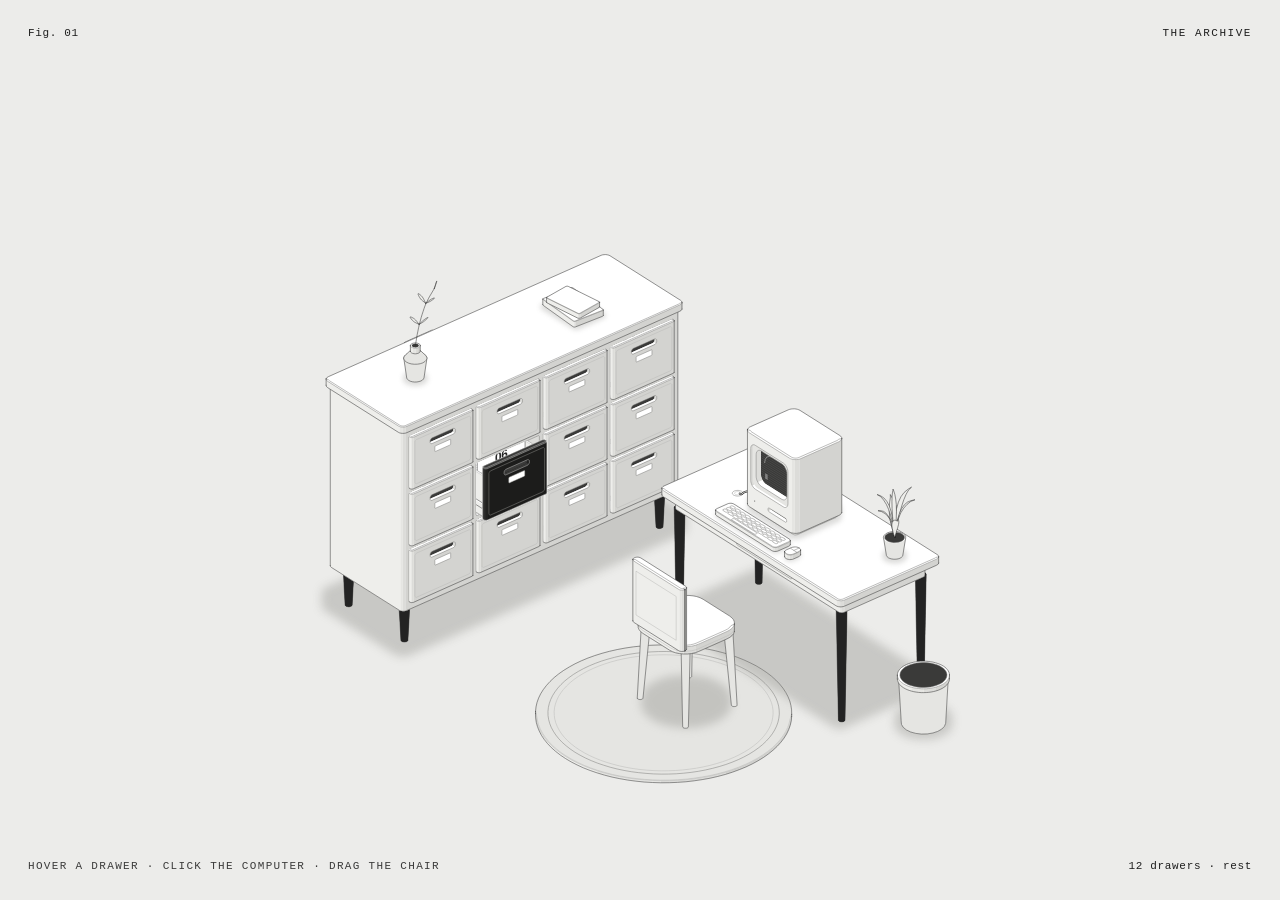
==== archive-room-white.html @ f25256ba "Initial commit Co-Authored-By: Claude Opus 5.5 <noreply@anthropic.com>" ====
<!doctype html>
<html lang="en">
<head>
<meta charset="utf-8">
<meta name="viewport" content="width=device-width, initial-scale=1, viewport-fit=cover">
<title>The Archive</title>
<script>
/* =====================================================================
   THE ARCHIVE — edit your content here.
   ---------------------------------------------------------------------
   PROJECTS: one entry per drawer, in reading order: drawer 01 is top-left,
     04 top-right, 05 starts the second row (the sideboard has 3 rows × 4 = 12).
     Drawers without an entry still pull out but stay empty.
     coverImage / gallery / process: image paths or URLs, e.g. "img/poster-01.jpg".
     Leave a string empty ("") to get a drawn placeholder in its place.
   ABOUT: the ID card that rises out of the computer.
   ===================================================================== */
window.ARCHIVE = {
  projects: [
    {
      id: "01",
      title: "Night Market Identity",
      year: 2025,
      category: "logo",
      role: "Identity design, art direction",
      tools: "Illustrator, Figma, Riso print",
      coverImage: "",
      gallery: ["", "", "", ""],
      process: ["", "", ""],
      description:
        "A wordmark and stall system for a weekly night market: one red, one cream, a lantern-shaped counter that turns into price tags, maps and the gate banner.",
    },
    {
      id: "02",
      title: "Poster Series",
      year: 2025,
      category: "poster",
      role: "Design, typography, print",
      tools: "InDesign, Photoshop, screen print",
      coverImage: "",
      gallery: ["", "", "", ""],
      process: ["", "", ""],
      description:
        "Twelve gig posters for a small venue, each built from the same three shapes and one typeface, printed in two colours on found paper.",
    },
    {
      id: "03",
      title: "Studio Merch Drop",
      year: 2024,
      category: "merch",
      role: "Product design, packaging",
      tools: "Illustrator, Procreate",
      coverImage: "",
      gallery: ["", "", "", ""],
      process: ["", "", ""],
      description:
        "Tees, totes and a sticker sheet for the studio's fifth birthday, with packaging that unfolds into a poster of the archive itself.",
    },
    {
      id: "04",
      title: "Loops, Vol. 1",
      year: 2024,
      category: "music",
      role: "Producer, cover art",
      tools: "Ableton, Blender, Figma",
      coverImage: "",
      gallery: ["", "", "", ""],
      process: ["", "", ""],
      description:
        "A short instrumental record and its sleeve: eight loops, eight drawings, one rule that every track starts on the same note.",
    },
    {
      id: "05",
      title: "Short Film Titles",
      year: 2023,
      category: "video",
      role: "Motion design, edit",
      tools: "After Effects, Premiere",
      coverImage: "",
      gallery: ["", "", "", ""],
      process: ["", "", ""],
      description:
        "Opening titles and end cards for a festival short, animated by hand from paper cut-outs and filmed on a light table.",
    },
    {
      id: "06",
      title: "Field Notes Zine",
      year: 2023,
      category: "design",
      role: "Editorial design, writing",
      tools: "InDesign, risograph",
      coverImage: "",
      gallery: ["", "", "", ""],
      process: ["", "", ""],
      description:
        "A 24-page zine of sketches and notes from a year of walking to the studio, folded from a single sheet and printed in an edition of 200.",
    },
    {
      id: "07",
      title: "Type Specimen",
      year: 2023,
      category: "design",
      role: "Type design, layout",
      tools: "Glyphs, InDesign",
      coverImage: "",
      gallery: ["", "", "", ""],
      process: ["", "", ""],
      description:
        "A specimen for a small text face drawn over one winter, set as a folded broadsheet with every weight on one side and a long sample text on the other.",
    },
    {
      id: "08",
      title: "Café Rebrand",
      year: 2022,
      category: "logo",
      role: "Identity, signage",
      tools: "Illustrator, hand lettering",
      coverImage: "",
      gallery: ["", "", "", ""],
      process: ["", "", ""],
      description:
        "A new mark, cups, menus and a painted window for a neighbourhood café, all drawn from the shape of its old door handle.",
    },
    {
      id: "09",
      title: "Festival Posters",
      year: 2022,
      category: "poster",
      role: "Poster design",
      tools: "Photoshop, risograph",
      coverImage: "",
      gallery: ["", "", "", ""],
      process: ["", "", ""],
      description:
        "Three posters for a weekend film festival, one per day, printed in two layers that line up only when the three hang side by side.",
    },
    {
      id: "10",
      title: "Tour Merch",
      year: 2022,
      category: "merch",
      role: "Apparel graphics",
      tools: "Illustrator, screen print",
      coverImage: "",
      gallery: ["", "", "", ""],
      process: ["", "", ""],
      description:
        "Shirts, a tote and a patch set for a band's spring tour, built around a single hand-drawn route map of the cities they played.",
    },
    {
      id: "11",
      title: "Ambient Sketches",
      year: 2021,
      category: "music",
      role: "Composer, sleeve design",
      tools: "Logic, field recorder",
      coverImage: "",
      gallery: ["", "", "", ""],
      process: ["", "", ""],
      description:
        "Six slow pieces made from recordings of the studio at night, with a sleeve printed from scans of the tape itself.",
    },
    {
      id: "12",
      title: "Studio Reel",
      year: 2021,
      category: "video",
      role: "Edit, motion",
      tools: "Premiere, After Effects",
      coverImage: "",
      gallery: ["", "", "", ""],
      process: ["", "", ""],
      description:
        "A ninety-second reel cut to a metronome: one project per bar, every transition a drawer opening.",
    },
  ],

  about: {
    name: "Your Name",
    title: "designer",
    photo: "", // portrait path or URL; "" draws a placeholder
    disciplines: ["design", "logo", "poster", "merch", "music", "video"],
    idNumber: "ARC-0425-2025",
    signature: "", // signature image path or URL; "" draws a placeholder scribble
    bio:
      "This is a working archive: every drawer is a finished project, filed the way I would keep it on paper. Pull one out to see what is inside, or come back later, the cabinet keeps growing.",
    email: "hello@example.com",
    socials: [
      { label: "Instagram", url: "https://instagram.com/" },
      { label: "Behance", url: "https://behance.net/" },
      { label: "Are.na", url: "https://are.na/" },
    ],
  },
};

</script>
<style>

.iso{
  --anatomy-page:#0b0b0b;--anatomy-card:#131313;--anatomy-text:#a3a3a3;--anatomy-strong:#e6e6e6;--anatomy-muted:#6e6e6e;
  --anatomy-paper:#131313;--anatomy-face:#1b1b1b;--anatomy-top:#1c1c1c;
  --anatomy-shade-0:#0f0f0f;--anatomy-shade-1:#121212;--anatomy-shade-2:#151515;--anatomy-shade-3:#181818;
  --anatomy-lit-top:#262626;--anatomy-lit-shade:#1d1d1d;
  --anatomy-hi:#d4d4d4;--anatomy-mid:#6a6a6a;--anatomy-lo:#3e3e3e;--anatomy-faint:#2a2a2a;--anatomy-lit:#ffffff;
  --anatomy-halo:#050505;--anatomy-halo-opacity:.9;--anatomy-dot:#e6e6e6;
  --anatomy-red:#ff6b6b;--anatomy-green:#6be0a0;--anatomy-blue:#6b9bff;
  --anatomy-weight:.6px;--anatomy-ease:cubic-bezier(.32,.72,0,1);
  --anatomy-mono:ui-monospace,"SF Mono",Menlo,Consolas,monospace;
  --anatomy-lift:inset 0 1px 0 0 #ffffff0a,inset 0 0 0 1px #ffffff06,0 0 0 1px #00000026,0 1px 1px -.5px #00000014,0 3px 3px -1.5px #00000014,0 6px 6px -3px #00000014,0 12px 12px -6px #00000014;
}
.iso[data-theme="light"]{
  --anatomy-page:#f2f2ef;--anatomy-card:#fbfbfa;--anatomy-text:#57575a;--anatomy-strong:#18181a;--anatomy-muted:#8c8c90;
  --anatomy-paper:#fbfbfa;--anatomy-face:#ffffff;--anatomy-top:#ffffff;
  --anatomy-shade-0:#dcdcd9;--anatomy-shade-1:#e5e5e2;--anatomy-shade-2:#ededea;--anatomy-shade-3:#f4f4f1;
  --anatomy-lit-top:#ffffff;--anatomy-lit-shade:#eeeeeb;
  --anatomy-hi:#26262a;--anatomy-mid:#8a8a8f;--anatomy-lo:#b4b4b8;--anatomy-faint:#d4d4d6;--anatomy-lit:#000000;
  --anatomy-halo:#8a8a80;--anatomy-halo-opacity:.32;--anatomy-dot:#3a3a3e;
  --anatomy-red:#e5484d;--anatomy-green:#30a46c;--anatomy-blue:#3e63dd;
  --anatomy-lift:inset 0 1px 0 0 #ffffff,0 0 0 1px #0000000f,0 1px 1px -.5px #0000000a,0 3px 3px -1.5px #0000000a,0 6px 6px -3px #0000000a,0 12px 12px -6px #0000000a;
}
.iso-svg{display:block;width:100%;height:auto;overflow:visible}
.iso-svg path,.iso-svg circle{vector-effect:non-scaling-stroke}
.iso-fill{fill:var(--anatomy-paper);stroke:none}
.iso-solid[data-lit]>.iso-fill{fill:var(--anatomy-face)}
.iso-shade,.iso-top{stroke:none}
.iso-shade[data-shade="0"]{fill:var(--anatomy-shade-0)}
.iso-shade[data-shade="1"]{fill:var(--anatomy-shade-1)}
.iso-shade[data-shade="2"]{fill:var(--anatomy-shade-2)}
.iso-shade[data-shade="3"]{fill:var(--anatomy-shade-3)}
.iso-top{fill:var(--anatomy-top)}
.iso-solid[data-lit]>.iso-top{fill:var(--anatomy-lit-top)}
.iso-solid[data-lit]>.iso-shade{fill:var(--anatomy-lit-shade)}
.iso-solid[data-seamless]>.iso-shade,.iso-solid[data-seamless]>.iso-top{stroke-width:.4;stroke-linejoin:round}
.iso-solid[data-seamless]>.iso-shade[data-shade="0"]{stroke:var(--anatomy-shade-0)}
.iso-solid[data-seamless]>.iso-shade[data-shade="1"]{stroke:var(--anatomy-shade-1)}
.iso-solid[data-seamless]>.iso-shade[data-shade="2"]{stroke:var(--anatomy-shade-2)}
.iso-solid[data-seamless]>.iso-shade[data-shade="3"]{stroke:var(--anatomy-shade-3)}
.iso-solid[data-seamless]>.iso-top{stroke:var(--anatomy-top)}
.iso-solid[data-seamless][data-lit]>.iso-top{stroke:var(--anatomy-lit-top)}
.iso-solid[data-seamless][data-lit]>.iso-shade{stroke:var(--anatomy-lit-shade)}
.iso-solid[data-lit]>.iso-edge{stroke:var(--anatomy-lit)}
.iso-halo{fill:var(--anatomy-halo);stroke:none;filter:blur(9px);opacity:var(--anatomy-halo-opacity);transform:translateY(3px)}
.iso-line{fill:none;stroke:var(--anatomy-lo);stroke-width:var(--anatomy-weight);stroke-linecap:round;stroke-linejoin:round}
.iso-line[data-tone="hi"]{stroke:var(--anatomy-hi)}
.iso-line[data-tone="mid"]{stroke:var(--anatomy-mid)}
.iso-line[data-tone="lo"]{stroke:var(--anatomy-lo)}
.iso-line[data-tone="faint"]{stroke:var(--anatomy-faint)}
.iso-line[data-tone="lit"]{stroke:var(--anatomy-lit)}
.iso-line[data-tone="red"]{stroke:var(--anatomy-red)}
.iso-line[data-tone="green"]{stroke:var(--anatomy-green)}
.iso-line[data-tone="blue"]{stroke:var(--anatomy-blue)}
.iso-line[data-dotted]{stroke-dasharray:.01 3.5;stroke-width:1}
.iso-line[data-dashed]{stroke-dasharray:3 3}
.iso-line[data-flow]{stroke-dasharray:2 6}
.iso-wire-end{fill:var(--anatomy-paper);stroke:var(--anatomy-lo);stroke-width:var(--anatomy-weight)}
.iso-wire[data-tone="hi"] .iso-wire-end{stroke:var(--anatomy-hi)}
.iso-wire[data-tone="mid"] .iso-wire-end{stroke:var(--anatomy-mid)}
.iso-wire[data-tone="faint"] .iso-wire-end{stroke:var(--anatomy-faint)}
.iso-wire[data-tone="lit"] .iso-wire-end{stroke:var(--anatomy-lit)}
.iso-dots circle{fill:var(--anatomy-dot);stroke:none;opacity:.32}
.iso-dots[data-tone="hi"] circle{opacity:.85}
.iso-dots[data-tone="mid"] circle{opacity:.45}
.iso-dots[data-tone="lo"] circle{opacity:.22}
.iso-dots[data-tone="faint"] circle{opacity:.12}
.iso-face-text{fill:var(--anatomy-mid);font-family:var(--anatomy-mono);letter-spacing:.04em}
.iso-face-text[data-tone="hi"]{fill:var(--anatomy-hi)}
.iso-face-text[data-tone="lo"]{fill:var(--anatomy-lo)}
.iso-face-text[data-tone="faint"]{fill:var(--anatomy-faint)}
.tb-body{fill:var(--anatomy-shade-2);stroke:none}
.tb-shine{fill:var(--anatomy-top);stroke:none}
.tb-shade{fill:var(--anatomy-shade-0);stroke:none}
.tb-ring{fill:none;stroke:var(--anatomy-lo);stroke-width:.45;stroke-linecap:butt;stroke-linejoin:round}
.tb-ring[data-tone="mid"]{stroke:var(--anatomy-mid)}
.tb-ring[data-tone="faint"]{stroke:var(--anatomy-faint)}
.tb-ring[data-tone="hi"]{stroke:var(--anatomy-hi)}
@keyframes iso-flow{to{stroke-dashoffset:-32}}
@keyframes iso-pulse{0%,100%{opacity:.18}12%{opacity:1}40%{opacity:.18}}
.iso-line[data-flow]{animation:iso-flow 1600ms linear infinite}
.iso-dots circle[data-pulse]{animation:iso-pulse 1600ms steps(1,end) infinite;animation-delay:var(--pulse-at,0ms)}
.iso-figure{margin:32px 0 36px}
.iso-plate{position:relative;padding:52px 24px;border-radius:0;background:var(--anatomy-card);box-shadow:0 0 0 1px var(--anatomy-mid);--anatomy-paper:var(--anatomy-card)}
.iso-plate-corners{position:absolute;inset:18px 20px;pointer-events:none}
.iso-plate-corner{position:absolute;color:var(--anatomy-muted);font-family:var(--anatomy-mono);font-size:10.5px;line-height:1;letter-spacing:.04em;white-space:nowrap}
.iso-plate-corner[data-corner="fig"]{top:0;left:0;color:var(--anatomy-text)}
.iso-plate-corner[data-corner="title"]{top:0;right:0;text-transform:uppercase;letter-spacing:.1em}
.iso-plate-corner[data-corner="hint"]{bottom:0;left:0;text-transform:uppercase;letter-spacing:.1em}
.iso-plate-corner[data-corner="readout"]{right:0;bottom:0;color:var(--anatomy-text);font-variant-numeric:tabular-nums}
.iso-plate .iso-svg{margin:0 auto}
.iso-legend{display:grid;gap:8px;margin-top:12px;color:var(--anatomy-muted);font-size:13px;line-height:1.55}
.iso-keys{display:flex;flex-wrap:wrap;gap:6px 18px}
.iso-key{display:inline-flex;align-items:center;gap:7px}
.iso-swatch{width:16px;height:10px;flex:none;overflow:visible}
.iso-swatch path{fill:none;stroke:var(--anatomy-hi);stroke-width:1;vector-effect:non-scaling-stroke;stroke-linejoin:round;stroke-linecap:round}
.iso-swatch[data-mark="raised"] path,.iso-swatch[data-mark="flat"] path{stroke:var(--anatomy-mid)}
.iso-swatch[data-mark="lit"] path{stroke:var(--anatomy-lit)}
.iso-swatch[data-mark="dim"] path{stroke:var(--anatomy-lo)}
.iso-swatch[data-mark="dotted"] path{stroke-dasharray:.01 3;stroke-width:1.4}
.iso-swatch[data-mark="dashed"] path{stroke-dasharray:3 2.5}
.iso-swatch[data-mark="red"] path{stroke:var(--anatomy-red)}
.iso-swatch[data-mark="green"] path{stroke:var(--anatomy-green)}
.iso-swatch[data-mark="blue"] path{stroke:var(--anatomy-blue)}
.iso-swatch-crease{stroke:var(--anatomy-lo)!important}
@media (max-width:560px){.iso-plate{padding:48px 12px 70px}.iso-plate-corner[data-corner="hint"]{bottom:18px}}
@media (prefers-reduced-motion:reduce){.iso-line[data-flow],.iso-dots circle[data-pulse]{animation:none}}

/* ===== Palette: one red, one cream. Fills are tonal steps of the red. ===== */
:root{
  --red:#DF5061;--cream:#FFFDEE;
  --ink:#C23348;--ink-soft:#D9707E;
  --mono:ui-monospace,"SF Mono","Cascadia Mono",Menlo,Consolas,"Liberation Mono",monospace;
  --sans:"Helvetica Neue",Helvetica,Arial,system-ui,sans-serif;
  --ease:cubic-bezier(.32,.72,0,1);
}
.iso{
  --anatomy-page:#DF5061;--anatomy-card:#DF5061;--anatomy-text:#FFFDEE;--anatomy-strong:#FFFDEE;--anatomy-muted:#FBE3DB;
  --anatomy-paper:#DF5061;--anatomy-face:#E35B6B;--anatomy-top:#EA7382;
  --anatomy-shade-0:#B02F45;--anatomy-shade-1:#BE374C;--anatomy-shade-2:#CB4054;--anatomy-shade-3:#D6495B;
  --anatomy-lit-top:#FFFDEE;--anatomy-lit-shade:#F3E4D6;
  --anatomy-hi:#FFFDEE;--anatomy-mid:#FFFDEE;--anatomy-lo:#F8D3CB;--anatomy-faint:#EFA6A6;--anatomy-lit:#FFFDEE;
  --anatomy-halo:#6E1529;--anatomy-halo-opacity:.42;--anatomy-dot:#FFFDEE;
  --anatomy-weight:1px;--anatomy-ease:cubic-bezier(.32,.72,0,1);--anatomy-mono:var(--mono);
  --deep:#8F2338;--deep-2:#A12A40;
}
/* A lit part: cream fills, red ink. Exactly one at a time. */
.is-lit,.chair[data-lit] .cushion{
  --anatomy-paper:#FFFDEE;--anatomy-face:#FFFDEE;--anatomy-top:#FFFDEE;
  --anatomy-shade-0:#EBD6C8;--anatomy-shade-1:#F0DFD2;--anatomy-shade-2:#F5E8DC;--anatomy-shade-3:#FAF1E5;
  --anatomy-hi:#C23348;--anatomy-mid:#C23348;--anatomy-lo:#D9707E;--anatomy-faint:#E8A3AA;--anatomy-dot:#C23348;
}
*{box-sizing:border-box}
html,body{margin:0;height:100%;background:var(--red);color:var(--cream)}
body{overflow:hidden;font:14px/1.5 var(--sans);-webkit-font-smoothing:antialiased;-webkit-tap-highlight-color:transparent}
body.locked{overflow:hidden}
.sr-only{position:absolute;width:1px;height:1px;overflow:hidden;clip-path:inset(50%);white-space:nowrap}

/* ===== Stage and frame ===== */
.stage{position:fixed;inset:0;display:grid;place-items:center;overflow:hidden}
.figure{width:min(1120px,94vw,calc(84svh * var(--aspect,1)));aspect-ratio:var(--aspect,1);position:relative}
.room{display:block;width:100%;height:100%;overflow:visible;touch-action:none;user-select:none;-webkit-user-select:none}
.corners{position:fixed;inset:clamp(14px,2.6vw,28px);pointer-events:none}
.corner{position:absolute;font:11px/1 var(--mono);letter-spacing:.06em;color:var(--cream);white-space:nowrap}
.corner[data-corner="fig"]{top:0;left:0}
.corner[data-corner="title"]{top:0;right:0;text-transform:uppercase;letter-spacing:.14em}
.corner[data-corner="hint"]{bottom:0;left:0;text-transform:uppercase;letter-spacing:.12em;opacity:.86}
.corner[data-corner="readout"]{bottom:0;right:0;font-variant-numeric:tabular-nums}
@media (max-width:620px){
  .corner[data-corner="hint"]{bottom:20px;white-space:normal;max-width:60vw;line-height:1.5}
  .corner[data-corner="readout"]{bottom:0;left:0;right:auto}
  .figure{width:min(100vw - 8px,calc(76svh * var(--aspect,1)))}
}

/* ===== Line weights: ~1px detail, ~1.5px outlines, round caps and joins ===== */
.room .iso-line{stroke-width:.95px}
.room .iso-edge{stroke-width:1.5px}
.room .iso-crease,.room .iso-bevel{stroke-width:.8px}
.room .iso-line[data-tone="faint"]{stroke-width:.8px}
.room .iso-dots circle{opacity:.9}
.room .iso-dots[data-tone="lo"] circle{opacity:.55}
.room .iso-dots[data-tone="mid"] circle{opacity:.8}
.room .iso-halo{filter:blur(7px)}
.room .halo-sm{filter:blur(3px)}
.room .halo-desk{filter:blur(4px);opacity:.3}
@media (max-width:620px){
  .room .iso-line{stroke-width:.7px}
  .room .iso-edge{stroke-width:1.05px}
  .room .iso-crease,.room .iso-bevel,.room .iso-line[data-tone="faint"]{stroke-width:.55px}
}
.room path,.room circle,.room rect{transition:fill .32s var(--ease),stroke .32s var(--ease)}

/* ===== Parts ===== */
.rc-deep{fill:var(--deep)}
.rc-well{fill:var(--anatomy-shade-1)}
.rc-bezel{fill:var(--anatomy-shade-2)}
.rug .iso-top{fill:var(--anatomy-shade-2)}
.card-shadow{fill:var(--anatomy-halo);opacity:.32;filter:blur(4px)}
.card-title{fill:var(--cream);font-family:var(--sans);font-weight:700;letter-spacing:-.01em}
.card-meta{fill:var(--cream);font-family:var(--mono);letter-spacing:.04em;opacity:.9}
.card-num{fill:var(--cream);font-family:var(--mono);font-weight:700}
.drawer-num{fill:var(--anatomy-hi);font-family:var(--mono);font-weight:700}
.lbl-card{fill:var(--anatomy-top)}
.folder-back{fill:var(--anatomy-shade-1)}
.guide-card{fill:var(--anatomy-shade-3)}
.tab-card{fill:var(--anatomy-top)}
.tab-num{fill:var(--anatomy-hi);font-family:var(--sans);font-weight:800;letter-spacing:-.02em}
.folder-paper{fill:var(--anatomy-top)}
.folder-face{fill:var(--anatomy-shade-3)}
.cable-o{fill:none;stroke:var(--cream);stroke-width:3.1px;stroke-linecap:round;stroke-linejoin:round;vector-effect:non-scaling-stroke}
.cable-i{fill:none;stroke:var(--anatomy-shade-1);stroke-width:1.5px;stroke-linecap:round;stroke-linejoin:round;vector-effect:non-scaling-stroke}
@media (max-width:620px){.cable-o{stroke-width:2.2px}.cable-i{stroke-width:1px}}
.crt-glass{fill:var(--deep)}
.crt-scan{fill:none;stroke:var(--cream);stroke-width:.45px;opacity:.16;vector-effect:non-scaling-stroke}
.crt-text{fill:var(--cream);font-family:var(--mono);opacity:0;transition:opacity .3s var(--ease)}
.crt-cursor{fill:var(--cream);opacity:.35}
.crt-glint{fill:none;stroke:var(--cream);stroke-width:.8px;opacity:.5;stroke-linecap:round;vector-effect:non-scaling-stroke}
.screen.is-lit .crt-glass{fill:var(--cream)}
.screen.is-lit .crt-scan{stroke:var(--ink);opacity:.16}
.screen.is-lit .crt-text{fill:var(--ink);opacity:1}
.screen.is-lit .crt-cursor{fill:var(--ink);opacity:1}
.screen.is-lit .crt-glint{stroke:var(--ink);opacity:.35}
.blink .crt-cursor{animation:blink 1.06s steps(1,end) infinite}
@keyframes blink{50%{opacity:0}}
.coffee{fill:var(--deep)}
.soil{fill:var(--deep)}
.cup-handle{fill:var(--anatomy-shade-2)}
.leaf{fill:var(--anatomy-shade-3)}
.room .leaf-edge{stroke-width:1.1px}
.sheet{fill:var(--anatomy-top)}
.room .clock-hand{stroke-width:1.2px}
.room .clock-min{stroke-width:.95px}
.clock-hub{fill:var(--cream)}
.ball-fill{fill:var(--anatomy-top)}
.computer,.drawer{cursor:pointer;outline:none}
.chair{cursor:grab}
.dragging,.dragging .chair{cursor:grabbing}

/* ===== Project page ===== */
.fly{position:fixed;inset:0;pointer-events:none;perspective:1600px;z-index:20}
.fly-card{position:absolute;left:0;top:0;width:100vw;height:100vh;transform-origin:0 0;background:var(--cream);overflow:hidden;border-radius:2px;will-change:transform}
.fly-page{position:absolute;inset:0;overflow:hidden}
.fly-face{position:absolute;inset:0;display:grid;place-items:end center;padding-bottom:4vh;background:var(--cream);border:1.5vmin solid var(--ink)}
.fly-face span{font:800 34vh/1 var(--sans);letter-spacing:-.04em;color:var(--ink)}
.fly-sheen{position:absolute;inset:-20% -60%;background:linear-gradient(105deg,#fff0 35%,#fff9 50%,#fff0 65%);mix-blend-mode:soft-light;pointer-events:none}
/* After the sheet lands, the page's lower sections rise in, one after another. */
.project .pp-meta,.project .pp-desc,.project .pp-h,.project .pp-grid,.project .pp-process,.project .pp-nav{opacity:0;transform:translateY(14px)}
.project.settled .pp-meta,.project.settled .pp-desc,.project.settled .pp-h,.project.settled .pp-grid,.project.settled .pp-process,.project.settled .pp-nav{opacity:1;transform:none;transition:opacity .6s var(--ease),transform .7s var(--ease)}
.project.settled .pp-desc{transition-delay:.06s}
.project.settled .pp-h{transition-delay:.12s}
.project.settled .pp-grid{transition-delay:.18s}
.project.settled .pp-process{transition-delay:.24s}
.project.settled .pp-nav{transition-delay:.3s}
.tab.is-lit .tab-num{fill:var(--ink)}
.sheet-copy{background:var(--cream);color:var(--red)}

.project{position:fixed;inset:0;z-index:30;background:var(--cream);color:var(--red);overflow-y:auto;overscroll-behavior:contain;opacity:0;transition:opacity .28s var(--ease)}
.project.show{opacity:1}
.project[hidden]{display:none}
.close{position:fixed;top:clamp(12px,2.4vw,24px);right:clamp(12px,2.4vw,24px);z-index:3;width:44px;height:44px;border-radius:50%;border:1.5px solid var(--red);background:var(--cream);color:var(--red);display:grid;place-items:center;cursor:pointer;transition:background .2s var(--ease),color .2s var(--ease)}
.close svg{width:18px;height:18px;fill:none;stroke:currentColor;stroke-width:1.6;stroke-linecap:round}
.close:hover,.close:focus-visible{background:var(--red);color:var(--cream);outline:none}
.project-page{max-width:1080px;margin:0 auto;padding:clamp(64px,9vw,104px) clamp(18px,5vw,56px) 96px}
.pp-kicker{font:11px/1 var(--mono);letter-spacing:.14em;text-transform:uppercase;display:flex;gap:14px;flex-wrap:wrap;margin:0 0 18px}
.pp-hero{position:relative;border:1.5px solid var(--red);border-radius:6px;overflow:hidden;aspect-ratio:16/9;background:var(--red)}
.pp-hero img,.pp-grid img,.pp-process img{display:block;width:100%;height:100%;object-fit:cover}
.pp-title{font:700 clamp(38px,7.4vw,92px)/.95 var(--sans);letter-spacing:-.035em;margin:28px 0 22px}
.pp-meta{display:grid;grid-template-columns:repeat(auto-fit,minmax(150px,1fr));border-top:1.5px solid var(--red);border-bottom:1.5px solid var(--red);margin:0 0 32px}
.pp-meta div{padding:12px 14px 14px 0}
.pp-meta dt{font:10.5px/1 var(--mono);letter-spacing:.12em;text-transform:uppercase;opacity:.8;margin-bottom:8px}
.pp-meta dd{margin:0;font-size:15px}
.pp-desc{font-size:clamp(17px,2.1vw,22px);line-height:1.45;max-width:46ch;margin:0 0 48px}
.pp-h{font:11px/1 var(--mono);letter-spacing:.14em;text-transform:uppercase;margin:0 0 14px;padding-top:14px;border-top:1.5px solid var(--red)}
.pp-grid{display:grid;grid-template-columns:repeat(2,1fr);gap:14px;margin:0 0 48px}
.pp-grid figure,.pp-process figure{margin:0;border:1.5px solid var(--red);border-radius:5px;overflow:hidden;aspect-ratio:4/3;background:var(--red)}
.pp-process{display:grid;grid-template-columns:repeat(3,1fr);gap:14px;margin:0 0 56px}
.pp-process figure{aspect-ratio:1}
.pp-cap{font:10.5px/1.3 var(--mono);letter-spacing:.06em;margin-top:6px}
.pp-nav{display:flex;justify-content:space-between;gap:12px;border-top:1.5px solid var(--red);padding-top:16px}
.pp-nav button{font:12px/1 var(--mono);letter-spacing:.08em;text-transform:uppercase;color:var(--red);background:none;border:1.5px solid var(--red);border-radius:999px;padding:11px 16px;cursor:pointer}
.pp-nav button:hover,.pp-nav button:focus-visible{background:var(--red);color:var(--cream);outline:none}
@media (max-width:620px){.pp-grid{grid-template-columns:1fr}.pp-process{grid-template-columns:repeat(3,1fr);gap:8px}}

/* ===== ID card ===== */
.badge-layer{position:fixed;inset:0;z-index:25;display:grid;place-items:center;background:#6e152900;transition:background .35s var(--ease)}
.badge-layer.show{background:#6e152938}
.badge-layer[hidden]{display:none}
.badge-pos{width:min(340px,82vw);aspect-ratio:54/86;perspective:1500px;transform-origin:50% 50%;will-change:transform}
.badge{position:relative;width:100%;height:100%;transform-style:preserve-3d;transition:transform .8s cubic-bezier(.3,1.25,.4,1);cursor:pointer}
.badge.flipped{transform:rotateY(180deg)}
.badge-face{position:absolute;inset:0;backface-visibility:hidden;-webkit-backface-visibility:hidden;background:var(--cream);color:var(--red);border-radius:16px;box-shadow:0 0 0 1.5px var(--red) inset,0 24px 50px -18px #6e1529aa;padding:22px 22px 18px;display:flex;flex-direction:column;overflow:hidden}
.badge-back{transform:rotateY(180deg)}
.bd-slot{align-self:center;width:54px;height:9px;border:1.5px solid var(--red);border-radius:6px;margin:0 0 16px}
.bd-head{display:flex;justify-content:space-between;font:10.5px/1 var(--mono);letter-spacing:.14em;text-transform:uppercase;border-bottom:1.5px solid var(--red);padding-bottom:10px;margin-bottom:16px}
.bd-photo{width:44%;aspect-ratio:4/5;border:1.5px solid var(--red);border-radius:8px;overflow:hidden;background:var(--red)}
.bd-photo img{width:100%;height:100%;object-fit:cover;display:block}
.bd-row{display:flex;gap:16px;align-items:flex-end}
.bd-id{font:10.5px/1.5 var(--mono);letter-spacing:.06em}
.bd-name{font:700 clamp(24px,7vw,32px)/1 var(--sans);letter-spacing:-.03em;margin:18px 0 4px}
.bd-title{font:13px/1 var(--mono);letter-spacing:.12em;text-transform:uppercase;margin:0 0 14px}
.bd-meta{display:grid;grid-template-columns:repeat(3,1fr);margin:auto 0 0;border-top:1.5px solid var(--red);padding-top:10px}
.bd-meta dt{font:9.5px/1 var(--mono);letter-spacing:.12em;text-transform:uppercase;opacity:.8;margin-bottom:5px}
.bd-meta dd{margin:0;font:13px/1 var(--mono)}
.bd-list{list-style:none;padding:0;margin:0 0 14px;display:flex;flex-wrap:wrap;gap:6px}
.bd-list li{font:11px/1 var(--mono);letter-spacing:.06em;border:1.2px solid var(--red);border-radius:999px;padding:6px 9px}
.bd-bar{display:flex;align-items:flex-end;gap:12px;margin-top:14px;border-top:1.5px solid var(--red);padding-top:12px}
.bd-bar svg{height:40px;flex:1;display:block}
.bd-bar rect{fill:var(--red)}
.bd-sign{height:72px;border-bottom:1.5px solid var(--red);margin:6px 0 4px;display:flex;align-items:flex-end}
.bd-sign svg,.bd-sign img{height:66px;max-width:100%}
.bd-sign path{fill:none;stroke:var(--red);stroke-width:2;stroke-linecap:round;stroke-linejoin:round}
.bd-small{font:10.5px/1 var(--mono);letter-spacing:.12em;text-transform:uppercase;margin:0 0 14px}
.bd-bio{font-size:14.5px;line-height:1.5;margin:0 0 auto}
.bd-links{display:grid;gap:8px;margin-top:16px}
.bd-links a{color:var(--red);font:13px/1.2 var(--mono);text-decoration:none;border-bottom:1.2px solid var(--red);padding-bottom:6px;display:flex;justify-content:space-between}
.bd-links a:hover,.bd-links a:focus-visible{background:var(--red);color:var(--cream);outline:none}
.badge-flip{position:fixed;bottom:clamp(18px,4vh,40px);left:50%;transform:translateX(-50%);font:12px/1 var(--mono);letter-spacing:.12em;text-transform:uppercase;color:var(--cream);background:none;border:1.5px solid var(--cream);border-radius:999px;padding:12px 18px;cursor:pointer;opacity:0;transition:opacity .3s var(--ease)}
.badge-layer.show .badge-flip{opacity:1}
.badge-flip:hover,.badge-flip:focus-visible{background:var(--cream);color:var(--red);outline:none}

@media (prefers-reduced-motion:reduce){
  .project .pp-meta,.project .pp-desc,.project .pp-h,.project .pp-grid,.project .pp-process,.project .pp-nav{opacity:1;transform:none}
  .blink .crt-cursor{animation:none}
  .badge{transition:none}
  .room path,.room circle,.room rect{transition:none}
}

/* ===== Grey-white variant (built with --white): white furniture, graphite lines, black feet. ===== */
:root{--red:#1E1E1E;--cream:#FAFAF8;--ink:#1E1E1E;--ink-soft:#6B6B6B}
html,body{background:#ECECEA;color:#1E1E1E}
.iso{
  --anatomy-page:#ECECEA;--anatomy-card:#ECECEA;--anatomy-text:#1E1E1E;--anatomy-strong:#1E1E1E;--anatomy-muted:#6B6B6B;
  --anatomy-paper:#F4F4F2;--anatomy-face:#F7F7F5;--anatomy-top:#FFFFFF;
  --anatomy-shade-0:#D3D3D0;--anatomy-shade-1:#DCDCD9;--anatomy-shade-2:#E5E5E2;--anatomy-shade-3:#EEEEEB;
  --anatomy-hi:#262626;--anatomy-mid:#2E2E2E;--anatomy-lo:#7A7A78;--anatomy-faint:#B9B9B6;--anatomy-lit:#111111;
  --anatomy-halo:#8E8E89;--anatomy-halo-opacity:.38;--anatomy-dot:#262626;
  --deep:#3A3A39;--deep-2:#4A4A48;
}
/* The one lit accent is graphite with white lines, like the photo's black joints. */
.is-lit,.chair[data-lit] .cushion{
  --anatomy-paper:#2B2B2A;--anatomy-face:#2B2B2A;--anatomy-top:#3A3A39;
  --anatomy-shade-0:#1C1C1B;--anatomy-shade-1:#222221;--anatomy-shade-2:#282827;--anatomy-shade-3:#2F2F2E;
  --anatomy-hi:#F5F5F3;--anatomy-mid:#F5F5F3;--anatomy-lo:#BDBDBA;--anatomy-faint:#8A8A87;--anatomy-dot:#F5F5F3;
}
/* Black feet. */
.leg>.iso-fill,.leg>.iso-shade,.leg>.iso-top{fill:#232323}
.corner{color:#1E1E1E}
.cable-o{stroke:#2A2A2A}
.cable-i{stroke:var(--anatomy-shade-1)}
.card-title,.card-meta,.card-num{fill:#1E1E1E}
.crt-glass{fill:#3A3A39}
.crt-scan,.crt-glint{stroke:#FAFAF8}
.crt-text,.crt-cursor{fill:#FAFAF8}
.screen.is-lit .crt-glass{fill:#FAFAF8}
.screen.is-lit .crt-scan,.screen.is-lit .crt-glint{stroke:#1E1E1E}
.screen.is-lit .crt-text,.screen.is-lit .crt-cursor{fill:#1E1E1E}
.tab.is-lit .tab-num{fill:#F5F5F3}
.badge-layer.show{background:#1e1e1e33}
.badge-flip{color:#1E1E1E;border-color:#1E1E1E}
.badge-flip:hover,.badge-flip:focus-visible{background:#1E1E1E;color:#FAFAF8}
.fly-face{border-color:#1E1E1E}
/* Hairline strokes: every line 0.5px. */
.room .iso-line,.room .iso-edge,.room .iso-crease,.room .iso-bevel,.room .leaf-edge{stroke-width:.5px}
.room .iso-line[data-tone="faint"]{stroke-width:.5px}
.cable-o{stroke-width:2px}.cable-i{stroke-width:1px}
.lbl-card{fill:#FFFFFF}

</style>
</head>
<body class="iso">
<main class="stage" data-stage>
  <div class="figure" data-figure>
<svg xmlns="http://www.w3.org/2000/svg" class="iso-svg room" viewBox="0 0 1000 1127" role="img" aria-label="An isometric archive room drawn in cream lines on red, in a quiet Scandinavian style: a long sideboard of twelve big drawers on slim legs holds the projects, one drawer each; across the corner a thin desk carries a boxy computer that holds the designer's ID card; a shell chair stands on a round rug in front of it, with a plain round bin beside the desk."><g class="layer-floor"><g class="rug"><g class="iso-solid"><path class="iso-fill" d="M343.7 953.1L344.4 946.5L345.9 939.9L348.2 933.4L351.3 927L355.2 920.7L359.9 914.6L365.3 908.6L371.4 902.8L378.2 897.3L385.7 892L393.9 887L402.6 882.2L411.9 877.8L421.7 873.7L432 870L442.8 866.6L453.9 863.6L465.4 861L477.2 858.8L489.3 857L501.5 855.7L513.8 854.7L526.3 854.2L538.8 854.1L551.3 854.5L563.7 855.3L576 856.5L588.1 858.2L599.9 860.2L611.5 862.7L622.8 865.6L633.7 868.8L644.2 872.4L654.2 876.4L663.6 880.7L672.6 885.3L680.9 890.3L688.6 895.5L695.7 900.9L702 906.6L707.7 912.5L712.6 918.6L716.7 924.9L720.1 931.3L722.7 937.7L724.4 944.3L725.4 950.9L725.5 957.5L725.5 960.7L724.9 967.3L723.4 973.8L721.1 980.3L718 986.8L714.1 993.1L709.4 999.2L704 1005.2L697.9 1010.9L691 1016.5L683.6 1021.8L675.4 1026.8L666.7 1031.5L657.4 1036L647.5 1040L637.2 1043.8L626.5 1047.2L615.3 1050.2L603.8 1052.8L592.1 1054.9L580 1056.7L567.8 1058.1L555.4 1059L543 1059.5L530.5 1059.6L518 1059.2L505.6 1058.5L493.3 1057.2L481.2 1055.6L469.3 1053.5L457.7 1051.1L446.5 1048.2L435.6 1044.9L425.1 1041.3L415.1 1037.4L405.6 1033L396.7 1028.4L388.4 1023.5L380.7 1018.3L373.6 1012.8L367.2 1007.1L361.6 1001.2L356.7 995.1L352.5 988.9L349.2 982.5L346.6 976L344.8 969.5L343.9 962.9L343.7 956.2Z"/><path class="iso-shade" data-shade="0" d="M657.4 1036L647.5 1040L647.5 1036.9L657.4 1032.8ZM647.5 1040L637.2 1043.8L637.2 1040.7L647.5 1036.9ZM637.2 1043.8L626.5 1047.2L626.5 1044L637.2 1040.7ZM725.5 960.7L724.9 967.3L724.9 964.1L725.5 957.5ZM724.9 967.3L723.4 973.8L723.4 970.7L724.9 964.1ZM723.4 973.8L721.1 980.3L721.1 977.2L723.4 970.7ZM721.1 980.3L718 986.8L718 983.6L721.1 977.2ZM718 986.8L714.1 993.1L714.1 989.9L718 983.6ZM714.1 993.1L709.4 999.2L709.4 996.1L714.1 989.9ZM709.4 999.2L704 1005.2L704 1002L709.4 996.1ZM704 1005.2L697.9 1010.9L697.9 1007.8L704 1002ZM697.9 1010.9L691 1016.5L691 1013.3L697.9 1007.8ZM691 1016.5L683.6 1021.8L683.6 1018.6L691 1013.3ZM683.6 1021.8L675.4 1026.8L675.4 1023.7L683.6 1018.6ZM675.4 1026.8L666.7 1031.5L666.7 1028.4L675.4 1023.7ZM666.7 1031.5L657.4 1036L657.4 1032.8L666.7 1028.4Z"/><path class="iso-shade" data-shade="1" d="M626.5 1047.2L615.3 1050.2L615.3 1047L626.5 1044ZM615.3 1050.2L603.8 1052.8L603.8 1049.6L615.3 1047ZM603.8 1052.8L592.1 1054.9L592.1 1051.8L603.8 1049.6ZM592.1 1054.9L580 1056.7L580 1053.6L592.1 1051.8ZM580 1056.7L567.8 1058.1L567.8 1055L580 1053.6ZM567.8 1058.1L555.4 1059L555.4 1055.9L567.8 1055ZM555.4 1059L543 1059.5L543 1056.4L555.4 1055.9ZM543 1059.5L530.5 1059.6L530.5 1056.5L543 1056.4Z"/><path class="iso-shade" data-shade="2" d="M530.5 1059.6L518 1059.2L518 1056.1L530.5 1056.5ZM518 1059.2L505.6 1058.5L505.6 1055.3L518 1056.1ZM505.6 1058.5L493.3 1057.2L493.3 1054.1L505.6 1055.3ZM493.3 1057.2L481.2 1055.6L481.2 1052.5L493.3 1054.1ZM481.2 1055.6L469.3 1053.5L469.3 1050.4L481.2 1052.5ZM469.3 1053.5L457.7 1051.1L457.7 1047.9L469.3 1050.4ZM457.7 1051.1L446.5 1048.2L446.5 1045.1L457.7 1047.9ZM446.5 1048.2L435.6 1044.9L435.6 1041.8L446.5 1045.1Z"/><path class="iso-shade" data-shade="3" d="M435.6 1044.9L425.1 1041.3L425.1 1038.2L435.6 1041.8ZM425.1 1041.3L415.1 1037.4L415.1 1034.2L425.1 1038.2ZM415.1 1037.4L405.6 1033L405.6 1029.9L415.1 1034.2ZM405.6 1033L396.7 1028.4L396.7 1025.3L405.6 1029.9ZM396.7 1028.4L388.4 1023.5L388.4 1020.4L396.7 1025.3ZM388.4 1023.5L380.7 1018.3L380.7 1015.1L388.4 1020.4ZM380.7 1018.3L373.6 1012.8L373.6 1009.7L380.7 1015.1ZM373.6 1012.8L367.2 1007.1L367.2 1004L373.6 1009.7ZM367.2 1007.1L361.6 1001.2L361.6 998.1L367.2 1004ZM361.6 1001.2L356.7 995.1L356.7 992L361.6 998.1ZM356.7 995.1L352.5 988.9L352.5 985.7L356.7 992ZM352.5 988.9L349.2 982.5L349.2 979.4L352.5 985.7ZM349.2 982.5L346.6 976L346.6 972.9L349.2 979.4ZM346.6 976L344.8 969.5L344.8 966.3L346.6 972.9ZM344.8 969.5L343.9 962.9L343.9 959.7L344.8 966.3ZM343.9 962.9L343.7 956.2L343.7 953.1L343.9 959.7Z"/><path class="iso-top" d="M657.4 1032.8L647.5 1036.9L637.2 1040.7L626.5 1044L615.3 1047L603.8 1049.6L592.1 1051.8L580 1053.6L567.8 1055L555.4 1055.9L543 1056.4L530.5 1056.5L518 1056.1L505.6 1055.3L493.3 1054.1L481.2 1052.5L469.3 1050.4L457.7 1047.9L446.5 1045.1L435.6 1041.8L425.1 1038.2L415.1 1034.2L405.6 1029.9L396.7 1025.3L388.4 1020.4L380.7 1015.1L373.6 1009.7L367.2 1004L361.6 998.1L356.7 992L352.5 985.7L349.2 979.4L346.6 972.9L344.8 966.3L343.9 959.7L343.7 953.1L344.4 946.5L345.9 939.9L348.2 933.4L351.3 927L355.2 920.7L359.9 914.6L365.3 908.6L371.4 902.8L378.2 897.3L385.7 892L393.9 887L402.6 882.2L411.9 877.8L421.7 873.7L432 870L442.8 866.6L453.9 863.6L465.4 861L477.2 858.8L489.3 857L501.5 855.7L513.8 854.7L526.3 854.2L538.8 854.1L551.3 854.5L563.7 855.3L576 856.5L588.1 858.2L599.9 860.2L611.5 862.7L622.8 865.6L633.7 868.8L644.2 872.4L654.2 876.4L663.6 880.7L672.6 885.3L680.9 890.3L688.6 895.5L695.7 900.9L702 906.6L707.7 912.5L712.6 918.6L716.7 924.9L720.1 931.3L722.7 937.7L724.4 944.3L725.4 950.9L725.5 957.5L724.9 964.1L723.4 970.7L721.1 977.2L718 983.6L714.1 989.9L709.4 996.1L704 1002L697.9 1007.8L691 1013.3L683.6 1018.6L675.4 1023.7L666.7 1028.4Z"/><path class="iso-line iso-crease" data-tone="faint" d="M725.5 957.5L724.9 964.1L723.4 970.7L721.1 977.2L718 983.6L714.1 989.9L709.4 996.1L704 1002L697.9 1007.8L691 1013.3L683.6 1018.6L675.4 1023.7L666.7 1028.4L657.4 1032.8L647.5 1036.9L637.2 1040.7L626.5 1044L615.3 1047L603.8 1049.6L592.1 1051.8L580 1053.6L567.8 1055L555.4 1055.9L543 1056.4L530.5 1056.5L518 1056.1L505.6 1055.3L493.3 1054.1L481.2 1052.5L469.3 1050.4L457.7 1047.9L446.5 1045.1L435.6 1041.8L425.1 1038.2L415.1 1034.2L405.6 1029.9L396.7 1025.3L388.4 1020.4L380.7 1015.1L373.6 1009.7L367.2 1004L361.6 998.1L356.7 992L352.5 985.7L349.2 979.4L346.6 972.9L344.8 966.3L343.9 959.7L343.7 953.1"/><path class="iso-line iso-bevel" data-tone="faint" d="M725.5 957.5L723.3 964.1L721.8 970.6L719.6 977L716.5 983.4L712.6 989.6L708 995.7L702.6 1001.7L696.6 1007.4L689.8 1012.9L682.4 1018.1L674.3 1023.1L665.6 1027.8L656.4 1032.2L646.6 1036.3L636.4 1040L625.7 1043.3L614.7 1046.3L603.3 1048.9L591.6 1051L579.7 1052.8L567.5 1054.2L555.3 1055.1L542.9 1055.6L530.5 1055.7L518.1 1055.3L505.8 1054.5L493.6 1053.3L481.6 1051.7L469.9 1049.6L458.4 1047.2L447.2 1044.3L436.4 1041.1L426 1037.5L416.1 1033.6L406.7 1029.3L397.8 1024.7L389.5 1019.8L381.9 1014.7L374.9 1009.2L368.6 1003.6L363 997.7L358.1 991.7L354 985.5L350.7 979.2L348.1 972.7L346.4 966.2L345.4 959.7L343.7 953.1"/><path class="iso-line iso-edge" data-tone="mid" d="M343.7 953.1L344.4 946.5L345.9 939.9L348.2 933.4L351.3 927L355.2 920.7L359.9 914.6L365.3 908.6L371.4 902.8L378.2 897.3L385.7 892L393.9 887L402.6 882.2L411.9 877.8L421.7 873.7L432 870L442.8 866.6L453.9 863.6L465.4 861L477.2 858.8L489.3 857L501.5 855.7L513.8 854.7L526.3 854.2L538.8 854.1L551.3 854.5L563.7 855.3L576 856.5L588.1 858.2L599.9 860.2L611.5 862.7L622.8 865.6L633.7 868.8L644.2 872.4L654.2 876.4L663.6 880.7L672.6 885.3L680.9 890.3L688.6 895.5L695.7 900.9L702 906.6L707.7 912.5L712.6 918.6L716.7 924.9L720.1 931.3L722.7 937.7L724.4 944.3L725.4 950.9L725.5 957.5M725.5 960.7L724.9 967.3L723.4 973.8L721.1 980.3L718 986.8L714.1 993.1L709.4 999.2L704 1005.2L697.9 1010.9L691 1016.5L683.6 1021.8L675.4 1026.8L666.7 1031.5L657.4 1036L647.5 1040L637.2 1043.8L626.5 1047.2L615.3 1050.2L603.8 1052.8L592.1 1054.9L580 1056.7L567.8 1058.1L555.4 1059L543 1059.5L530.5 1059.6L518 1059.2L505.6 1058.5L493.3 1057.2L481.2 1055.6L469.3 1053.5L457.7 1051.1L446.5 1048.2L435.6 1044.9L425.1 1041.3L415.1 1037.4L405.6 1033L396.7 1028.4L388.4 1023.5L380.7 1018.3L373.6 1012.8L367.2 1007.1L361.6 1001.2L356.7 995.1L352.5 988.9L349.2 982.5L346.6 976L344.8 969.5L343.9 962.9L343.7 956.2M343.7 953.1L343.7 956.2M725.5 957.5L725.5 960.7"/></g><path class="iso-line" data-tone="lo" d="M645.5 1025.3L636.6 1029L627.3 1032.4L617.6 1035.4L607.5 1038.1L597.1 1040.5L586.5 1042.5L575.6 1044.1L564.6 1045.3L553.4 1046.2L542.2 1046.6L530.9 1046.7L519.6 1046.4L508.4 1045.6L497.3 1044.5L486.4 1043.1L475.6 1041.2L465.2 1039L455 1036.4L445.2 1033.4L435.7 1030.2L426.7 1026.6L418.1 1022.7L410.1 1018.5L402.5 1014.1L395.6 1009.4L389.2 1004.4L383.4 999.3L378.3 993.9L373.9 988.4L370.2 982.8L367.1 977L364.8 971.2L363.2 965.3L362.3 959.3L362.2 953.3L362.8 947.3L364.2 941.4L366.3 935.5L369.1 929.7L372.6 924.1L376.8 918.5L381.7 913.1L387.2 907.9L393.4 902.9L400.1 898.1L407.5 893.6L415.4 889.3L423.8 885.3L432.7 881.6L442 878.2L451.7 875.2L461.7 872.5L472.1 870.1L482.8 868.1L493.6 866.5L504.7 865.3L515.9 864.5L527.1 864L538.4 863.9L549.7 864.3L560.9 865L572 866.1L582.9 867.6L593.6 869.4L604.1 871.7L614.3 874.2L624.1 877.2L633.6 880.4L642.6 884L651.2 887.9L659.2 892.1L666.8 896.6L673.7 901.3L680.1 906.2L685.8 911.4L690.9 916.7L695.4 922.2L699.1 927.8L702.2 933.6L704.5 939.4L706.1 945.4L706.9 951.3L707.1 957.3L706.4 963.3L705.1 969.2L703 975.1L700.2 980.9L696.7 986.6L692.5 992.1L687.6 997.5L682.1 1002.7L675.9 1007.7L669.1 1012.5L661.8 1017.1L653.9 1021.3Z"/><path class="iso-line" data-tone="faint" d="M639.6 1021.6L631.2 1025.1L622.3 1028.3L613.1 1031.1L603.6 1033.7L593.8 1035.9L583.7 1037.8L573.4 1039.3L563 1040.5L552.4 1041.3L541.8 1041.7L531.1 1041.8L520.4 1041.5L509.8 1040.8L499.3 1039.8L489 1038.4L478.8 1036.6L468.9 1034.5L459.3 1032L450 1029.3L441 1026.2L432.5 1022.8L424.4 1019.1L416.7 1015.1L409.6 1010.9L403 1006.5L397 1001.8L391.5 996.9L386.7 991.9L382.5 986.7L379 981.3L376.1 975.9L373.9 970.3L372.4 964.7L371.6 959.1L371.4 953.4L372 947.8L373.3 942.2L375.3 936.6L377.9 931.1L381.3 925.7L385.2 920.5L389.9 915.4L395.1 910.4L400.9 905.7L407.3 901.2L414.3 896.9L421.8 892.8L429.7 889.1L438.1 885.6L446.9 882.4L456.1 879.5L465.7 876.9L475.5 874.7L485.6 872.8L495.8 871.3L506.3 870.1L516.9 869.3L527.5 868.9L538.2 868.8L548.9 869.1L559.5 869.8L570 870.9L580.3 872.3L590.5 874L600.4 876.1L610 878.6L619.3 881.4L628.3 884.5L636.8 887.9L644.9 891.5L652.5 895.5L659.7 899.7L666.3 904.2L672.3 908.8L677.7 913.7L682.6 918.8L686.8 924L690.3 929.3L693.2 934.8L695.4 940.3L696.9 945.9L697.7 951.5L697.8 957.2L697.2 962.8L696 968.5L694 974L691.3 979.5L688 984.9L684 990.1L679.4 995.3L674.2 1000.2L668.3 1004.9L661.9 1009.5L655 1013.7L647.5 1017.8Z"/></g><path class="iso-halo" d="M538.3 798.1L538.6 797.2L539.3 796.3L540.3 795.5L541.6 794.8L669 738.2L670.5 737.6L672.1 737.3L673.9 737.1L675.7 737L677.5 737.2L679.2 737.6L680.7 738.1L682 738.8L931.4 896.3L932.4 897.1L933.2 898L933.5 898.9L933.6 899.9L933.6 915.5L933.2 916.5L932.5 917.4L931.6 918.2L930.3 918.9L802.9 975.5L801.4 976.1L799.7 976.4L798 976.6L796.1 976.6L794.4 976.5L792.7 976.1L791.2 975.6L789.9 974.9L540.4 817.4L539.4 816.6L538.7 815.7L538.3 814.8L538.3 813.8Z"/></g><g class="card" data-part="card"><g class="iso-solid"><path class="iso-fill" d="M148.6 403.6L148.7 403L149.4 402.5L188.5 385.1L189.5 384.9L190.6 384.9L191.6 385.2L192 385.8L192 405.1L191.9 405.7L191.3 406.2L152.1 423.6L151.1 423.8L150 423.8L149.1 423.5L148.6 422.9Z"/><path class="iso-shade" data-shade="0" d="M192 405.1L191.9 405.7L191.9 386.4L192 385.8ZM191.9 405.7L191.3 406.2L191.3 386.9L191.9 386.4ZM191.3 406.2L152.1 423.6L152.1 404.3L191.3 386.9Z"/><path class="iso-shade" data-shade="1" d="M152.1 423.6L151.1 423.8L151.1 404.5L152.1 404.3Z"/><path class="iso-shade" data-shade="2" d="M151.1 423.8L150 423.8L150 404.5L151.1 404.5Z"/><path class="iso-shade" data-shade="3" d="M150 423.8L149.1 423.5L149.1 404.1L150 404.5ZM149.1 423.5L148.6 422.9L148.6 403.6L149.1 404.1Z"/><path class="iso-top" d="M191.6 385.2L192 385.8L191.9 386.4L191.3 386.9L152.1 404.3L151.1 404.5L150 404.5L149.1 404.1L149.1 404.1L148.6 403.6L148.7 403L149.4 402.5L188.5 385.1L189.5 384.9L190.6 384.9L191.6 385.2Z"/><path class="iso-line iso-crease" data-tone="faint" d="M192 385.8L191.9 386.4L191.3 386.9L152.1 404.3L151.1 404.5L150 404.5L149.1 404.1M149.1 404.1L148.6 403.6"/><path class="iso-line iso-edge" data-tone="mid" d="M149.1 404.1L149.1 404.1M148.6 403.6L148.7 403L149.4 402.5L188.5 385.1L189.5 384.9L190.6 384.9L191.6 385.2L191.6 385.2L192 385.8M192 405.1L191.9 405.7L191.3 406.2L152.1 423.6L151.1 423.8L150 423.8L149.1 423.5M149.1 423.5L148.6 422.9M192 385.8L192 405.1M149.1 404.1L149.1 423.5M149.1 404.1L149.1 423.5M148.6 403.6L148.6 422.9"/></g><g class="iso-solid"><path class="iso-fill" d="M134.4 426.3L134.7 425.9L135.2 425.5L330.1 338.9L330.8 338.7L331.6 338.6L332.5 338.7L333.1 339L333.5 339.4L333.6 339.9L333.6 574.9L333.4 575.3L332.8 575.7L138 662.3L137.2 662.6L136.4 662.6L135.6 662.5L134.9 662.2L134.5 661.8L134.4 661.4Z"/><path class="iso-shade" data-shade="0" d="M333.6 574.9L333.4 575.3L333.4 340.3L333.6 339.9ZM333.4 575.3L332.8 575.7L332.8 340.6L333.4 340.3ZM332.8 575.7L138 662.3L138 427.3L332.8 340.6Z"/><path class="iso-shade" data-shade="1" d="M138 662.3L137.2 662.6L137.2 427.5L138 427.3ZM137.2 662.6L136.4 662.6L136.4 427.5L137.2 427.5Z"/><path class="iso-shade" data-shade="2" d="M136.4 662.6L135.6 662.5L135.6 427.4L136.4 427.5Z"/><path class="iso-shade" data-shade="3" d="M135.6 662.5L134.9 662.2L134.9 427.1L135.6 427.4ZM134.9 662.2L134.5 661.8L134.5 426.7L134.9 427.1ZM134.5 661.8L134.4 661.4L134.4 426.3L134.5 426.7Z"/><path class="iso-top" d="M333.1 339L333.5 339.4L333.6 339.9L333.4 340.3L332.8 340.6L138 427.3L137.2 427.5L136.4 427.5L135.6 427.4L134.9 427.1L134.9 427.1L134.5 426.7L134.4 426.3L134.7 425.9L135.2 425.5L330.1 338.9L330.8 338.7L331.6 338.6L332.5 338.7L333.1 339Z"/><path class="iso-line iso-crease" data-tone="lo" d="M333.6 339.9L333.4 340.3L332.8 340.6L138 427.3L137.2 427.5L136.4 427.5L135.6 427.4L134.9 427.1M134.9 427.1L134.5 426.7L134.4 426.3"/><path class="iso-line iso-bevel" data-tone="lo" d="M333.6 339.9L332 339.9L331.7 340.1L137.1 426.6L136.8 426.7L136.5 426.7L136.3 426.7L134.9 427.1M134.9 427.1L136 426.5L134.4 426.3"/><path class="iso-line iso-edge" data-tone="hi" d="M134.9 427.1L134.9 427.1M134.4 426.3L134.7 425.9L135.2 425.5L330.1 338.9L330.8 338.7L331.6 338.6L332.5 338.7L333.1 339L333.1 339L333.5 339.4L333.6 339.9M333.6 574.9L333.4 575.3L332.8 575.7L138 662.3L137.2 662.6L136.4 662.6L135.6 662.5L134.9 662.2M134.9 662.2L134.5 661.8L134.4 661.4M333.6 339.9L333.6 574.9M134.9 427.1L134.9 662.2M134.9 427.1L134.9 662.2M134.4 426.3L134.4 661.4"/></g><g transform="matrix(2.359 -1.049 0 2.612 460.95 597.077)"><path class="iso-line" data-tone="hi" d="M-58.6 -33L-58.1 -33.1L-57.6 -33.3L-57.2 -33.6L-56.9 -34L-56.7 -34.5L-56.6 -35L-56.6 -115L-56.7 -115.5L-56.9 -116L-57.2 -116.4L-57.6 -116.7L-58.1 -116.9L-58.6 -117L-132.6 -117L-133.1 -116.9L-133.6 -116.7L-134 -116.4L-134.3 -116L-134.5 -115.5L-134.6 -115L-134.6 -35L-134.5 -34.5L-134.3 -34L-134 -33.6L-133.6 -33.3L-133.1 -33.1L-132.6 -33Z"/><text class="card-title" data-card="title" x="-130.6" y="-108.2" font-size="6.8"></text><text class="card-meta" data-card="meta" x="-130.6" y="-100.6" font-size="4.3"></text><clipPath id="card-img-clip"><path d="M-62.4 -38L-61.9 -38.1L-61.5 -38.2L-61.1 -38.5L-60.8 -38.9L-60.7 -39.3L-60.6 -39.8L-60.6 -93.2L-60.7 -93.7L-60.8 -94.1L-61.1 -94.5L-61.5 -94.8L-61.9 -94.9L-62.4 -95L-128.8 -95L-129.3 -94.9L-129.7 -94.8L-130.1 -94.5L-130.4 -94.1L-130.5 -93.7L-130.6 -93.2L-130.6 -39.8L-130.5 -39.3L-130.4 -38.9L-130.1 -38.5L-129.7 -38.2L-129.3 -38.1L-128.8 -38Z"/></clipPath><image data-card="img" clip-path="url(#card-img-clip)" x="-130.6" y="-95" width="70" height="57" preserveAspectRatio="xMidYMid slice" href=""/><path class="iso-line" data-tone="hi" d="M-62.4 -38L-61.9 -38.1L-61.5 -38.2L-61.1 -38.5L-60.8 -38.9L-60.7 -39.3L-60.6 -39.8L-60.6 -93.2L-60.7 -93.7L-60.8 -94.1L-61.1 -94.5L-61.5 -94.8L-61.9 -94.9L-62.4 -95L-128.8 -95L-129.3 -94.9L-129.7 -94.8L-130.1 -94.5L-130.4 -94.1L-130.5 -93.7L-130.6 -93.2L-130.6 -39.8L-130.5 -39.3L-130.4 -38.9L-130.1 -38.5L-129.7 -38.2L-129.3 -38.1L-128.8 -38Z"/><text class="card-num" data-card="num" x="-122.6" y="-121.4" font-size="4.3" text-anchor="middle"></text></g></g><g class="cabinet"><path class="iso-halo" d="M24.9 771.7L25.6 769.8L27 768L28.9 766.4L31.5 765L435.4 585.4L438.4 584.3L441.7 583.6L445.2 583.2L448.9 583.2L452.4 583.5L455.8 584.2L458.8 585.3L461.4 586.6L564.4 651.6L566.4 653.2L567.8 655L568.6 656.9L568.6 658.8L568.6 679.7L567.9 681.6L566.6 683.4L564.6 685L562.1 686.3L158.2 865.9L155.2 867L151.9 867.8L148.3 868.2L144.7 868.2L141.1 867.8L137.8 867.1L134.7 866.1L132.1 864.7L29.2 799.7L27.2 798.1L25.7 796.4L25 794.5L24.9 792.6Z"/><g class="iso-solid leg"><path class="iso-fill" d="M437.1 566.2L437.5 565L438.5 564L440 563.2L441.8 562.6L443.9 562.2L446.1 562.2L448.2 562.4L450.1 562.9L451.7 563.7L452.9 564.7L453.5 565.8L453.6 566.9L450.6 625.6L450.3 626.3L449.6 626.9L448.7 627.4L447.6 627.8L446.3 628L444.9 628.1L443.6 627.9L442.4 627.6L441.3 627.1L440.6 626.5L440.2 625.8L440.1 625.1Z"/><path class="iso-shade" data-shade="2" d="M437.1 566.2L437.5 565L438.5 564L440 563.2L441.8 562.6L443.9 562.2L446.1 562.2L448.2 562.4L450.1 562.9L451.7 563.7L452.9 564.7L453.5 565.8L453.6 566.9L450.6 625.6L450.3 626.3L449.6 626.9L448.7 627.4L447.6 627.8L446.3 628L444.9 628.1L443.6 627.9L442.4 627.6L441.3 627.1L440.6 626.5L440.2 625.8L440.1 625.1Z"/><path class="iso-top" d="M450.7 569.9L448.9 570.5L446.8 570.9L444.6 570.9L442.5 570.7L440.6 570.2L439 569.4L437.8 568.4L437.2 567.3L437.1 566.2L437.5 565L438.5 564L440 563.2L441.8 562.6L443.9 562.2L446.1 562.2L448.2 562.4L450.1 562.9L451.7 563.7L452.9 564.7L453.5 565.8L453.6 566.9L453.2 568.1L452.2 569.1Z"/><path class="iso-line iso-edge" data-tone="mid" d="M437.1 566.2L437.5 565L438.5 564L440 563.2L441.8 562.6L443.9 562.2L446.1 562.2L448.2 562.4L450.1 562.9L451.7 563.7L452.9 564.7L453.5 565.8L453.6 566.9L450.6 625.6L450.3 626.3L449.6 626.9L448.7 627.4L447.6 627.8L446.3 628L444.9 628.1L443.6 627.9L442.4 627.6L441.3 627.1L440.6 626.5L440.2 625.8L440.1 625.1Z"/></g><g class="iso-solid leg"><path class="iso-fill" d="M520.2 618.7L520.7 617.6L521.7 616.5L523.2 615.7L525 615.1L527.1 614.7L529.2 614.7L531.3 614.9L533.3 615.4L534.9 616.2L536 617.2L536.7 618.3L536.8 619.4L533.7 678.1L533.4 678.8L532.8 679.4L531.9 679.9L530.7 680.3L529.4 680.6L528 680.6L526.7 680.4L525.5 680.1L524.5 679.6L523.8 679L523.3 678.3L523.3 677.6Z"/><path class="iso-shade" data-shade="2" d="M520.2 618.7L520.7 617.6L521.7 616.5L523.2 615.7L525 615.1L527.1 614.7L529.2 614.7L531.3 614.9L533.3 615.4L534.9 616.2L536 617.2L536.7 618.3L536.8 619.4L533.7 678.1L533.4 678.8L532.8 679.4L531.9 679.9L530.7 680.3L529.4 680.6L528 680.6L526.7 680.4L525.5 680.1L524.5 679.6L523.8 679L523.3 678.3L523.3 677.6Z"/><path class="iso-top" d="M533.8 622.4L532 623.1L529.9 623.4L527.8 623.4L525.7 623.2L523.7 622.7L522.1 621.9L521 620.9L520.3 619.8L520.2 618.7L520.7 617.6L521.7 616.5L523.2 615.7L525 615.1L527.1 614.7L529.2 614.7L531.3 614.9L533.3 615.4L534.9 616.2L536 617.2L536.7 618.3L536.8 619.4L536.3 620.6L535.3 621.6Z"/><path class="iso-line iso-edge" data-tone="mid" d="M520.2 618.7L520.7 617.6L521.7 616.5L523.2 615.7L525 615.1L527.1 614.7L529.2 614.7L531.3 614.9L533.3 615.4L534.9 616.2L536 617.2L536.7 618.3L536.8 619.4L533.7 678.1L533.4 678.8L532.8 679.4L531.9 679.9L530.7 680.3L529.4 680.6L528 680.6L526.7 680.4L525.5 680.1L524.5 679.6L523.8 679L523.3 678.3L523.3 677.6Z"/></g><g class="iso-solid leg"><path class="iso-fill" d="M56.8 735.3L57.2 734.1L58.2 733.1L59.7 732.3L61.5 731.7L63.6 731.3L65.8 731.3L67.9 731.5L69.8 732L71.4 732.8L72.6 733.8L73.2 734.9L73.3 736L70.3 794.7L70 795.4L69.3 796L68.4 796.5L67.3 796.9L66 797.2L64.6 797.2L63.3 797L62 796.7L61 796.2L60.3 795.6L59.9 794.9L59.8 794.2Z"/><path class="iso-shade" data-shade="2" d="M56.8 735.3L57.2 734.1L58.2 733.1L59.7 732.3L61.5 731.7L63.6 731.3L65.8 731.3L67.9 731.5L69.8 732L71.4 732.8L72.6 733.8L73.2 734.9L73.3 736L70.3 794.7L70 795.4L69.3 796L68.4 796.5L67.3 796.9L66 797.2L64.6 797.2L63.3 797L62 796.7L61 796.2L60.3 795.6L59.9 794.9L59.8 794.2Z"/><path class="iso-top" d="M70.4 739L68.6 739.6L66.5 740L64.3 740L62.2 739.8L60.3 739.3L58.7 738.5L57.5 737.5L56.9 736.4L56.8 735.3L57.2 734.1L58.2 733.1L59.7 732.3L61.5 731.7L63.6 731.3L65.8 731.3L67.9 731.5L69.8 732L71.4 732.8L72.6 733.8L73.2 734.9L73.3 736L72.9 737.2L71.9 738.2Z"/><path class="iso-line iso-edge" data-tone="mid" d="M56.8 735.3L57.2 734.1L58.2 733.1L59.7 732.3L61.5 731.7L63.6 731.3L65.8 731.3L67.9 731.5L69.8 732L71.4 732.8L72.6 733.8L73.2 734.9L73.3 736L70.3 794.7L70 795.4L69.3 796L68.4 796.5L67.3 796.9L66 797.2L64.6 797.2L63.3 797L62 796.7L61 796.2L60.3 795.6L59.9 794.9L59.8 794.2Z"/></g><g class="iso-solid leg"><path class="iso-fill" d="M139.9 787.8L140.4 786.7L141.4 785.6L142.8 784.8L144.7 784.2L146.8 783.8L148.9 783.8L151 784L153 784.6L154.6 785.3L155.7 786.3L156.4 787.4L156.5 788.5L153.4 847.2L153.1 847.9L152.5 848.5L151.6 849.1L150.4 849.4L149.1 849.7L147.7 849.7L146.4 849.5L145.2 849.2L144.2 848.7L143.4 848.1L143 847.4L143 846.7Z"/><path class="iso-shade" data-shade="2" d="M139.9 787.8L140.4 786.7L141.4 785.6L142.8 784.8L144.7 784.2L146.8 783.8L148.9 783.8L151 784L153 784.6L154.6 785.3L155.7 786.3L156.4 787.4L156.5 788.5L153.4 847.2L153.1 847.9L152.5 848.5L151.6 849.1L150.4 849.4L149.1 849.7L147.7 849.7L146.4 849.5L145.2 849.2L144.2 848.7L143.4 848.1L143 847.4L143 846.7Z"/><path class="iso-top" d="M153.5 791.5L151.7 792.2L149.6 792.5L147.5 792.6L145.4 792.3L143.4 791.8L141.8 791L140.7 790L140 788.9L139.9 787.8L140.4 786.7L141.4 785.6L142.8 784.8L144.7 784.2L146.8 783.8L148.9 783.8L151 784L153 784.6L154.6 785.3L155.7 786.3L156.4 787.4L156.5 788.5L156 789.7L155 790.7Z"/><path class="iso-line iso-edge" data-tone="mid" d="M139.9 787.8L140.4 786.7L141.4 785.6L142.8 784.8L144.7 784.2L146.8 783.8L148.9 783.8L151 784L153 784.6L154.6 785.3L155.7 786.3L156.4 787.4L156.5 788.5L153.4 847.2L153.1 847.9L152.5 848.5L151.6 849.1L150.4 849.4L149.1 849.7L147.7 849.7L146.4 849.5L145.2 849.2L144.2 848.7L143.4 848.1L143 847.4L143 846.7Z"/></g><g class="iso-solid"><path class="iso-fill" d="M37.7 467.2L38.1 466.2L39 465.3L40.3 464.5L442.4 285.8L444 285.2L445.8 284.9L447.7 284.9L449.6 285.1L451.3 285.6L452.8 286.3L554.1 350.3L555.2 351.1L555.7 352.1L555.8 353.1L555.8 621.6L555.4 622.6L554.5 623.5L553.2 624.3L151.2 803L149.6 803.6L147.7 803.9L145.8 803.9L143.9 803.7L142.2 803.3L140.8 802.6L39.4 738.6L38.4 737.7L37.8 736.7L37.7 735.7Z"/><path class="iso-shade" data-shade="0" d="M555.8 621.6L555.4 622.6L555.4 354.1L555.8 353.1ZM555.4 622.6L554.5 623.5L554.5 355L555.4 354.1ZM554.5 623.5L553.2 624.3L553.2 355.8L554.5 355ZM553.2 624.3L151.2 803L151.2 534.6L553.2 355.8ZM151.2 803L149.6 803.6L149.6 535.1L151.2 534.6Z"/><path class="iso-shade" data-shade="1" d="M149.6 803.6L147.7 803.9L147.7 535.4L149.6 535.1ZM147.7 803.9L145.8 803.9L145.8 535.5L147.7 535.4Z"/><path class="iso-shade" data-shade="2" d="M145.8 803.9L143.9 803.7L143.9 535.2L145.8 535.5ZM143.9 803.7L142.2 803.3L142.2 534.8L143.9 535.2Z"/><path class="iso-shade" data-shade="3" d="M142.2 803.3L140.8 802.6L140.8 534.1L142.2 534.8ZM140.8 802.6L39.4 738.6L39.4 470.1L140.8 534.1ZM39.4 738.6L38.4 737.7L38.4 469.2L39.4 470.1ZM38.4 737.7L37.8 736.7L37.8 468.2L38.4 469.2ZM37.8 736.7L37.7 735.7L37.7 467.2L37.8 468.2Z"/><path class="iso-top" d="M554.1 350.3L555.2 351.1L555.7 352.1L555.8 353.1L555.4 354.1L554.5 355L553.2 355.8L151.2 534.6L149.6 535.1L147.7 535.4L145.8 535.5L143.9 535.2L142.2 534.8L140.8 534.1L39.4 470.1L38.4 469.2L37.8 468.2L37.7 467.2L38.1 466.2L39 465.3L40.3 464.5L442.4 285.8L444 285.2L445.8 284.9L447.7 284.9L449.6 285.1L451.3 285.6L452.8 286.3Z"/><path class="iso-line iso-crease" data-tone="faint" d="M555.8 353.1L555.4 354.1L554.5 355L553.2 355.8L151.2 534.6L149.6 535.1L147.7 535.4L145.8 535.5L143.9 535.2L142.2 534.8L140.8 534.1L39.4 470.1L38.4 469.2L37.8 468.2L37.7 467.2"/><path class="iso-line iso-bevel" data-tone="faint" d="M555.8 353.1L551.9 353.5L551.5 353.9L550.7 354.4L149 533L148 533.3L147.1 533.5L146.1 533.5L145.2 533.4L144.3 533.2L143.5 532.7L42.4 468.9L41.7 468.4L41.5 467.9L37.7 467.2"/><path class="iso-line iso-edge" data-tone="mid" d="M37.7 467.2L38.1 466.2L39 465.3L40.3 464.5L442.4 285.8L444 285.2L445.8 284.9L447.7 284.9L449.6 285.1L451.3 285.6L452.8 286.3L554.1 350.3L555.2 351.1L555.7 352.1L555.8 353.1M555.8 621.6L555.4 622.6L554.5 623.5L553.2 624.3L151.2 803L149.6 803.6L147.7 803.9L145.8 803.9L143.9 803.7L142.2 803.3L140.8 802.6L39.4 738.6L38.4 737.7L37.8 736.7L37.7 735.7M555.8 353.1L555.8 621.6M37.7 467.2L37.7 735.7"/></g><clipPath id="rc-0"><path transform="matrix(2.359 -1.049 0 2.612 577.748 670.839)" d="M-140 -90.8L-139.8 -90.8L-139.6 -90.9L-139.4 -91L-139.3 -91.2L-139.2 -91.4L-139.2 -91.6L-139.2 -120L-139.2 -120.2L-139.3 -120.4L-139.4 -120.6L-139.6 -120.7L-139.8 -120.8L-140 -120.8L-178.4 -120.8L-178.6 -120.8L-178.8 -120.7L-179 -120.6L-179.1 -120.4L-179.2 -120.2L-179.2 -120L-179.2 -91.6L-179.2 -91.4L-179.1 -91.2L-179 -91L-178.8 -90.9L-178.6 -90.8L-178.4 -90.8Z"/></clipPath><g clip-path="url(#rc-0)"><g transform="matrix(2.359 -1.049 0 2.612 478.766 608.329)"><path class="rc-deep" d="M-140 -90.8L-139.8 -90.8L-139.6 -90.9L-139.4 -91L-139.3 -91.2L-139.2 -91.4L-139.2 -91.6L-139.2 -120L-139.2 -120.2L-139.3 -120.4L-139.4 -120.6L-139.6 -120.7L-139.8 -120.8L-140 -120.8L-178.4 -120.8L-178.6 -120.8L-178.8 -120.7L-179 -120.6L-179.1 -120.4L-179.2 -120.2L-179.2 -120L-179.2 -91.6L-179.2 -91.4L-179.1 -91.2L-179 -91L-178.8 -90.9L-178.6 -90.8L-178.4 -90.8Z"/></g><path class="iso-top" d="M156.9 620.8L156.4 621L57.4 558.5L57.9 558.3ZM156.4 621L155.9 621L56.9 558.5L57.4 558.5ZM155.9 621L155.5 620.8L56.5 558.3L56.9 558.5ZM248.8 579.3L248.4 579.9L149.4 517.3L149.8 516.8ZM248.4 579.9L247.9 580.3L149 517.8L149.4 517.3ZM247.9 580.3L247.5 580.6L148.5 518L149 517.8ZM247.5 580.6L156.9 620.8L57.9 558.3L148.5 518Z"/><path class="iso-shade" data-shade="1" d="M155.5 620.8L155.2 620.5L56.2 558L56.5 558.3ZM155.2 620.5L155 620.1L56.1 557.6L56.2 558ZM155 620.1L155 619.6L56 557.1L56.1 557.6ZM247.5 502.2L247.9 502.1L149 439.5L148.5 439.7ZM247.9 502.1L248.4 502.1L149.4 439.6L149 439.5ZM248.4 502.1L248.8 502.2L149.8 439.7L149.4 439.6ZM248.8 502.2L249.1 502.5L150.1 440L149.8 439.7ZM249.1 502.5L249.3 502.9L150.3 440.4L150.1 440ZM249.3 502.9L249.3 503.5L150.4 440.9L150.3 440.4ZM249.3 503.5L249.3 577.6L150.4 515.1L150.4 440.9ZM249.3 577.6L249.3 578.2L150.3 515.7L150.4 515.1ZM249.3 578.2L249.1 578.8L150.1 516.3L150.3 515.7ZM249.1 578.8L248.8 579.3L149.8 516.8L150.1 516.3Z"/></g><g transform="matrix(2.359 -1.049 0 2.612 577.748 670.839)"><path class="iso-line" data-tone="lo" d="M-140 -90.8L-139.8 -90.8L-139.6 -90.9L-139.4 -91L-139.3 -91.2L-139.2 -91.4L-139.2 -91.6L-139.2 -120L-139.2 -120.2L-139.3 -120.4L-139.4 -120.6L-139.6 -120.7L-139.8 -120.8L-140 -120.8L-178.4 -120.8L-178.6 -120.8L-178.8 -120.7L-179 -120.6L-179.1 -120.4L-179.2 -120.2L-179.2 -120L-179.2 -91.6L-179.2 -91.4L-179.1 -91.2L-179 -91L-178.8 -90.9L-178.6 -90.8L-178.4 -90.8Z"/></g><clipPath id="rc-1"><path transform="matrix(2.359 -1.049 0 2.612 577.748 670.839)" d="M-97.6 -90.8L-97.4 -90.8L-97.2 -90.9L-97 -91L-96.9 -91.2L-96.8 -91.4L-96.8 -91.6L-96.8 -120L-96.8 -120.2L-96.9 -120.4L-97 -120.6L-97.2 -120.7L-97.4 -120.8L-97.6 -120.8L-136 -120.8L-136.2 -120.8L-136.4 -120.7L-136.6 -120.6L-136.7 -120.4L-136.8 -120.2L-136.8 -120L-136.8 -91.6L-136.8 -91.4L-136.7 -91.2L-136.6 -91L-136.4 -90.9L-136.2 -90.8L-136 -90.8Z"/></clipPath><g clip-path="url(#rc-1)"><g transform="matrix(2.359 -1.049 0 2.612 478.766 608.329)"><path class="rc-deep" d="M-97.6 -90.8L-97.4 -90.8L-97.2 -90.9L-97 -91L-96.9 -91.2L-96.8 -91.4L-96.8 -91.6L-96.8 -120L-96.8 -120.2L-96.9 -120.4L-97 -120.6L-97.2 -120.7L-97.4 -120.8L-97.6 -120.8L-136 -120.8L-136.2 -120.8L-136.4 -120.7L-136.6 -120.6L-136.7 -120.4L-136.8 -120.2L-136.8 -120L-136.8 -91.6L-136.8 -91.4L-136.7 -91.2L-136.6 -91L-136.4 -90.9L-136.2 -90.8L-136 -90.8Z"/></g><path class="iso-top" d="M256.9 576.4L256.4 576.5L157.4 514L157.9 513.8ZM256.4 576.5L255.9 576.5L157 514L157.4 514ZM255.9 576.5L255.6 576.3L156.6 513.8L157 514ZM348.8 534.9L348.4 535.4L249.4 472.9L249.8 472.4ZM348.4 535.4L348 535.8L249 473.3L249.4 472.9ZM348 535.8L347.5 536.1L248.5 473.6L249 473.3ZM347.5 536.1L256.9 576.4L157.9 513.8L248.5 473.6Z"/><path class="iso-shade" data-shade="1" d="M255.6 576.3L255.3 576L156.3 513.5L156.6 513.8ZM255.3 576L255.1 575.6L156.1 513.1L156.3 513.5ZM255.1 575.6L255 575.1L156 512.6L156.1 513.1ZM347.5 457.7L348 457.6L249 395.1L248.5 395.2ZM348 457.6L348.4 457.6L249.4 395.1L249 395.1ZM348.4 457.6L348.8 457.7L249.8 395.2L249.4 395.1ZM348.8 457.7L349.1 458L250.1 395.5L249.8 395.2ZM349.1 458L349.3 458.5L250.3 396L250.1 395.5ZM349.3 458.5L349.4 459L250.4 396.5L250.3 396ZM349.4 459L349.4 533.1L250.4 470.6L250.4 396.5ZM349.4 533.1L349.3 533.7L250.3 471.2L250.4 470.6ZM349.3 533.7L349.1 534.3L250.1 471.8L250.3 471.2ZM349.1 534.3L348.8 534.9L249.8 472.4L250.1 471.8Z"/></g><g transform="matrix(2.359 -1.049 0 2.612 577.748 670.839)"><path class="iso-line" data-tone="lo" d="M-97.6 -90.8L-97.4 -90.8L-97.2 -90.9L-97 -91L-96.9 -91.2L-96.8 -91.4L-96.8 -91.6L-96.8 -120L-96.8 -120.2L-96.9 -120.4L-97 -120.6L-97.2 -120.7L-97.4 -120.8L-97.6 -120.8L-136 -120.8L-136.2 -120.8L-136.4 -120.7L-136.6 -120.6L-136.7 -120.4L-136.8 -120.2L-136.8 -120L-136.8 -91.6L-136.8 -91.4L-136.7 -91.2L-136.6 -91L-136.4 -90.9L-136.2 -90.8L-136 -90.8Z"/></g><clipPath id="rc-2"><path transform="matrix(2.359 -1.049 0 2.612 577.748 670.839)" d="M-55.2 -90.8L-55 -90.8L-54.8 -90.9L-54.6 -91L-54.5 -91.2L-54.4 -91.4L-54.4 -91.6L-54.4 -120L-54.4 -120.2L-54.5 -120.4L-54.6 -120.6L-54.8 -120.7L-55 -120.8L-55.2 -120.8L-93.6 -120.8L-93.8 -120.8L-94 -120.7L-94.2 -120.6L-94.3 -120.4L-94.4 -120.2L-94.4 -120L-94.4 -91.6L-94.4 -91.4L-94.3 -91.2L-94.2 -91L-94 -90.9L-93.8 -90.8L-93.6 -90.8Z"/></clipPath><g clip-path="url(#rc-2)"><g transform="matrix(2.359 -1.049 0 2.612 478.766 608.329)"><path class="rc-deep" d="M-55.2 -90.8L-55 -90.8L-54.8 -90.9L-54.6 -91L-54.5 -91.2L-54.4 -91.4L-54.4 -91.6L-54.4 -120L-54.4 -120.2L-54.5 -120.4L-54.6 -120.6L-54.8 -120.7L-55 -120.8L-55.2 -120.8L-93.6 -120.8L-93.8 -120.8L-94 -120.7L-94.2 -120.6L-94.3 -120.4L-94.4 -120.2L-94.4 -120L-94.4 -91.6L-94.4 -91.4L-94.3 -91.2L-94.2 -91L-94 -90.9L-93.8 -90.8L-93.6 -90.8Z"/></g><path class="iso-top" d="M356.9 531.9L356.4 532L257.5 469.5L257.9 469.4ZM356.4 532L356 532L257 469.5L257.5 469.5ZM356 532L355.6 531.9L256.6 469.4L257 469.5ZM448.9 490.4L448.5 490.9L349.5 428.4L349.9 427.9ZM448.5 490.9L448 491.3L349 428.8L349.5 428.4ZM448 491.3L447.5 491.6L348.5 429.1L349 428.8ZM447.5 491.6L356.9 531.9L257.9 469.4L348.5 429.1Z"/><path class="iso-shade" data-shade="1" d="M355.6 531.9L355.3 531.6L256.3 469.1L256.6 469.4ZM355.3 531.6L355.1 531.1L256.1 468.6L256.3 469.1ZM355.1 531.1L355 530.6L256.1 468.1L256.1 468.6ZM447.5 413.2L448 413.1L349 350.6L348.5 350.7ZM448 413.1L448.5 413.1L349.5 350.6L349 350.6ZM448.5 413.1L448.9 413.3L349.9 350.8L349.5 350.6ZM448.9 413.3L449.2 413.6L350.2 351.1L349.9 350.8ZM449.2 413.6L449.3 414L350.4 351.5L350.2 351.1ZM449.3 414L449.4 414.5L350.4 352L350.4 351.5ZM449.4 414.5L449.4 488.7L350.4 426.2L350.4 352ZM449.4 488.7L449.3 489.2L350.4 426.7L350.4 426.2ZM449.3 489.2L449.2 489.8L350.2 427.3L350.4 426.7ZM449.2 489.8L448.9 490.4L349.9 427.9L350.2 427.3Z"/></g><g transform="matrix(2.359 -1.049 0 2.612 577.748 670.839)"><path class="iso-line" data-tone="lo" d="M-55.2 -90.8L-55 -90.8L-54.8 -90.9L-54.6 -91L-54.5 -91.2L-54.4 -91.4L-54.4 -91.6L-54.4 -120L-54.4 -120.2L-54.5 -120.4L-54.6 -120.6L-54.8 -120.7L-55 -120.8L-55.2 -120.8L-93.6 -120.8L-93.8 -120.8L-94 -120.7L-94.2 -120.6L-94.3 -120.4L-94.4 -120.2L-94.4 -120L-94.4 -91.6L-94.4 -91.4L-94.3 -91.2L-94.2 -91L-94 -90.9L-93.8 -90.8L-93.6 -90.8Z"/></g><clipPath id="rc-3"><path transform="matrix(2.359 -1.049 0 2.612 577.748 670.839)" d="M-12.8 -90.8L-12.6 -90.8L-12.4 -90.9L-12.2 -91L-12.1 -91.2L-12 -91.4L-12 -91.6L-12 -120L-12 -120.2L-12.1 -120.4L-12.2 -120.6L-12.4 -120.7L-12.6 -120.8L-12.8 -120.8L-51.2 -120.8L-51.4 -120.8L-51.6 -120.7L-51.8 -120.6L-51.9 -120.4L-52 -120.2L-52 -120L-52 -91.6L-52 -91.4L-51.9 -91.2L-51.8 -91L-51.6 -90.9L-51.4 -90.8L-51.2 -90.8Z"/></clipPath><g clip-path="url(#rc-3)"><g transform="matrix(2.359 -1.049 0 2.612 478.766 608.329)"><path class="rc-deep" d="M-12.8 -90.8L-12.6 -90.8L-12.4 -90.9L-12.2 -91L-12.1 -91.2L-12 -91.4L-12 -91.6L-12 -120L-12 -120.2L-12.1 -120.4L-12.2 -120.6L-12.4 -120.7L-12.6 -120.8L-12.8 -120.8L-51.2 -120.8L-51.4 -120.8L-51.6 -120.7L-51.8 -120.6L-51.9 -120.4L-52 -120.2L-52 -120L-52 -91.6L-52 -91.4L-51.9 -91.2L-51.8 -91L-51.6 -90.9L-51.4 -90.8L-51.2 -90.8Z"/></g><path class="iso-top" d="M457 487.4L456.5 487.5L357.5 425L358 424.9ZM456.5 487.5L456 487.5L357 425L357.5 425ZM456 487.5L455.6 487.4L356.6 424.9L357 425ZM548.9 445.9L548.5 446.4L449.5 383.9L449.9 383.4ZM548.5 446.4L548 446.8L449.1 384.3L449.5 383.9ZM548 446.8L547.5 447.1L448.6 384.6L449.1 384.3ZM547.5 447.1L457 487.4L358 424.9L448.6 384.6Z"/><path class="iso-shade" data-shade="1" d="M455.6 487.4L455.3 487.1L356.3 424.6L356.6 424.9ZM455.3 487.1L455.1 486.7L356.2 424.2L356.3 424.6ZM455.1 486.7L455.1 486.1L356.1 423.6L356.2 424.2ZM547.5 368.8L548 368.6L449.1 306.1L448.6 306.3ZM548 368.6L548.5 368.6L449.5 306.1L449.1 306.1ZM548.5 368.6L548.9 368.8L449.9 306.3L449.5 306.1ZM548.9 368.8L549.2 369.1L450.2 306.6L449.9 306.3ZM549.2 369.1L549.4 369.5L450.4 307L450.2 306.6ZM549.4 369.5L549.4 370L450.5 307.5L450.4 307ZM549.4 370L549.4 444.2L450.5 381.7L450.5 307.5ZM549.4 444.2L549.4 444.8L450.4 382.2L450.5 381.7ZM549.4 444.8L549.2 445.3L450.2 382.8L450.4 382.2ZM549.2 445.3L548.9 445.9L449.9 383.4L450.2 382.8Z"/></g><g transform="matrix(2.359 -1.049 0 2.612 577.748 670.839)"><path class="iso-line" data-tone="lo" d="M-12.8 -90.8L-12.6 -90.8L-12.4 -90.9L-12.2 -91L-12.1 -91.2L-12 -91.4L-12 -91.6L-12 -120L-12 -120.2L-12.1 -120.4L-12.2 -120.6L-12.4 -120.7L-12.6 -120.8L-12.8 -120.8L-51.2 -120.8L-51.4 -120.8L-51.6 -120.7L-51.8 -120.6L-51.9 -120.4L-52 -120.2L-52 -120L-52 -91.6L-52 -91.4L-51.9 -91.2L-51.8 -91L-51.6 -90.9L-51.4 -90.8L-51.2 -90.8Z"/></g><clipPath id="rc-4"><path transform="matrix(2.359 -1.049 0 2.612 577.748 670.839)" d="M-140 -58.4L-139.8 -58.4L-139.6 -58.5L-139.4 -58.6L-139.3 -58.8L-139.2 -59L-139.2 -59.2L-139.2 -87.6L-139.2 -87.8L-139.3 -88L-139.4 -88.2L-139.6 -88.3L-139.8 -88.4L-140 -88.4L-178.4 -88.4L-178.6 -88.4L-178.8 -88.3L-179 -88.2L-179.1 -88L-179.2 -87.8L-179.2 -87.6L-179.2 -59.2L-179.2 -59L-179.1 -58.8L-179 -58.6L-178.8 -58.5L-178.6 -58.4L-178.4 -58.4Z"/></clipPath><g clip-path="url(#rc-4)"><g transform="matrix(2.359 -1.049 0 2.612 478.766 608.329)"><path class="rc-deep" d="M-140 -58.4L-139.8 -58.4L-139.6 -58.5L-139.4 -58.6L-139.3 -58.8L-139.2 -59L-139.2 -59.2L-139.2 -87.6L-139.2 -87.8L-139.3 -88L-139.4 -88.2L-139.6 -88.3L-139.8 -88.4L-140 -88.4L-178.4 -88.4L-178.6 -88.4L-178.8 -88.3L-179 -88.2L-179.1 -88L-179.2 -87.8L-179.2 -87.6L-179.2 -59.2L-179.2 -59L-179.1 -58.8L-179 -58.6L-178.8 -58.5L-178.6 -58.4L-178.4 -58.4Z"/></g><path class="iso-top" d="M156.9 705.5L156.4 705.6L57.4 643.1L57.9 642.9ZM156.4 705.6L155.9 705.6L56.9 643.1L57.4 643.1ZM155.9 705.6L155.5 705.4L56.5 642.9L56.9 643.1ZM248.8 664L248.4 664.5L149.4 602L149.8 601.5ZM248.4 664.5L247.9 664.9L149 602.4L149.4 602ZM247.9 664.9L247.5 665.2L148.5 602.7L149 602.4ZM247.5 665.2L156.9 705.5L57.9 642.9L148.5 602.7Z"/><path class="iso-shade" data-shade="1" d="M155.5 705.4L155.2 705.1L56.2 642.6L56.5 642.9ZM155.2 705.1L155 704.7L56.1 642.2L56.2 642.6ZM155 704.7L155 704.2L56 641.7L56.1 642.2ZM247.5 586.8L247.9 586.7L149 524.2L148.5 524.3ZM247.9 586.7L248.4 586.7L149.4 524.2L149 524.2ZM248.4 586.7L248.8 586.8L149.8 524.3L149.4 524.2ZM248.8 586.8L249.1 587.1L150.1 524.6L149.8 524.3ZM249.1 587.1L249.3 587.6L150.3 525.1L150.1 524.6ZM249.3 587.6L249.3 588.1L150.4 525.6L150.3 525.1ZM249.3 588.1L249.3 662.2L150.4 599.7L150.4 525.6ZM249.3 662.2L249.3 662.8L150.3 600.3L150.4 599.7ZM249.3 662.8L249.1 663.4L150.1 600.9L150.3 600.3ZM249.1 663.4L248.8 664L149.8 601.5L150.1 600.9Z"/></g><g transform="matrix(2.359 -1.049 0 2.612 577.748 670.839)"><path class="iso-line" data-tone="lo" d="M-140 -58.4L-139.8 -58.4L-139.6 -58.5L-139.4 -58.6L-139.3 -58.8L-139.2 -59L-139.2 -59.2L-139.2 -87.6L-139.2 -87.8L-139.3 -88L-139.4 -88.2L-139.6 -88.3L-139.8 -88.4L-140 -88.4L-178.4 -88.4L-178.6 -88.4L-178.8 -88.3L-179 -88.2L-179.1 -88L-179.2 -87.8L-179.2 -87.6L-179.2 -59.2L-179.2 -59L-179.1 -58.8L-179 -58.6L-178.8 -58.5L-178.6 -58.4L-178.4 -58.4Z"/></g><clipPath id="rc-5"><path transform="matrix(2.359 -1.049 0 2.612 577.748 670.839)" d="M-97.6 -58.4L-97.4 -58.4L-97.2 -58.5L-97 -58.6L-96.9 -58.8L-96.8 -59L-96.8 -59.2L-96.8 -87.6L-96.8 -87.8L-96.9 -88L-97 -88.2L-97.2 -88.3L-97.4 -88.4L-97.6 -88.4L-136 -88.4L-136.2 -88.4L-136.4 -88.3L-136.6 -88.2L-136.7 -88L-136.8 -87.8L-136.8 -87.6L-136.8 -59.2L-136.8 -59L-136.7 -58.8L-136.6 -58.6L-136.4 -58.5L-136.2 -58.4L-136 -58.4Z"/></clipPath><g clip-path="url(#rc-5)"><g transform="matrix(2.359 -1.049 0 2.612 478.766 608.329)"><path class="rc-deep" d="M-97.6 -58.4L-97.4 -58.4L-97.2 -58.5L-97 -58.6L-96.9 -58.8L-96.8 -59L-96.8 -59.2L-96.8 -87.6L-96.8 -87.8L-96.9 -88L-97 -88.2L-97.2 -88.3L-97.4 -88.4L-97.6 -88.4L-136 -88.4L-136.2 -88.4L-136.4 -88.3L-136.6 -88.2L-136.7 -88L-136.8 -87.8L-136.8 -87.6L-136.8 -59.2L-136.8 -59L-136.7 -58.8L-136.6 -58.6L-136.4 -58.5L-136.2 -58.4L-136 -58.4Z"/></g><path class="iso-top" d="M256.9 661L256.4 661.1L157.4 598.6L157.9 598.5ZM256.4 661.1L255.9 661.1L157 598.6L157.4 598.6ZM255.9 661.1L255.6 661L156.6 598.5L157 598.6ZM348.8 619.5L348.4 620L249.4 557.5L249.8 557ZM348.4 620L348 620.4L249 557.9L249.4 557.5ZM348 620.4L347.5 620.7L248.5 558.2L249 557.9ZM347.5 620.7L256.9 661L157.9 598.5L248.5 558.2Z"/><path class="iso-shade" data-shade="1" d="M255.6 661L255.3 660.7L156.3 598.2L156.6 598.5ZM255.3 660.7L255.1 660.2L156.1 597.7L156.3 598.2ZM255.1 660.2L255 659.7L156 597.2L156.1 597.7ZM347.5 542.3L348 542.2L249 479.7L248.5 479.8ZM348 542.2L348.4 542.2L249.4 479.7L249 479.7ZM348.4 542.2L348.8 542.4L249.8 479.9L249.4 479.7ZM348.8 542.4L349.1 542.7L250.1 480.2L249.8 479.9ZM349.1 542.7L349.3 543.1L250.3 480.6L250.1 480.2ZM349.3 543.1L349.4 543.6L250.4 481.1L250.3 480.6ZM349.4 543.6L349.4 617.8L250.4 555.3L250.4 481.1ZM349.4 617.8L349.3 618.3L250.3 555.8L250.4 555.3ZM349.3 618.3L349.1 618.9L250.1 556.4L250.3 555.8ZM349.1 618.9L348.8 619.5L249.8 557L250.1 556.4Z"/></g><g transform="matrix(2.359 -1.049 0 2.612 577.748 670.839)"><path class="iso-line" data-tone="lo" d="M-97.6 -58.4L-97.4 -58.4L-97.2 -58.5L-97 -58.6L-96.9 -58.8L-96.8 -59L-96.8 -59.2L-96.8 -87.6L-96.8 -87.8L-96.9 -88L-97 -88.2L-97.2 -88.3L-97.4 -88.4L-97.6 -88.4L-136 -88.4L-136.2 -88.4L-136.4 -88.3L-136.6 -88.2L-136.7 -88L-136.8 -87.8L-136.8 -87.6L-136.8 -59.2L-136.8 -59L-136.7 -58.8L-136.6 -58.6L-136.4 -58.5L-136.2 -58.4L-136 -58.4Z"/></g><clipPath id="rc-6"><path transform="matrix(2.359 -1.049 0 2.612 577.748 670.839)" d="M-55.2 -58.4L-55 -58.4L-54.8 -58.5L-54.6 -58.6L-54.5 -58.8L-54.4 -59L-54.4 -59.2L-54.4 -87.6L-54.4 -87.8L-54.5 -88L-54.6 -88.2L-54.8 -88.3L-55 -88.4L-55.2 -88.4L-93.6 -88.4L-93.8 -88.4L-94 -88.3L-94.2 -88.2L-94.3 -88L-94.4 -87.8L-94.4 -87.6L-94.4 -59.2L-94.4 -59L-94.3 -58.8L-94.2 -58.6L-94 -58.5L-93.8 -58.4L-93.6 -58.4Z"/></clipPath><g clip-path="url(#rc-6)"><g transform="matrix(2.359 -1.049 0 2.612 478.766 608.329)"><path class="rc-deep" d="M-55.2 -58.4L-55 -58.4L-54.8 -58.5L-54.6 -58.6L-54.5 -58.8L-54.4 -59L-54.4 -59.2L-54.4 -87.6L-54.4 -87.8L-54.5 -88L-54.6 -88.2L-54.8 -88.3L-55 -88.4L-55.2 -88.4L-93.6 -88.4L-93.8 -88.4L-94 -88.3L-94.2 -88.2L-94.3 -88L-94.4 -87.8L-94.4 -87.6L-94.4 -59.2L-94.4 -59L-94.3 -58.8L-94.2 -58.6L-94 -58.5L-93.8 -58.4L-93.6 -58.4Z"/></g><path class="iso-top" d="M356.9 616.5L356.4 616.6L257.5 554.1L257.9 554ZM356.4 616.6L356 616.6L257 554.1L257.5 554.1ZM356 616.6L355.6 616.5L256.6 554L257 554.1ZM448.9 575L448.5 575.5L349.5 513L349.9 512.5ZM448.5 575.5L448 575.9L349 513.4L349.5 513ZM448 575.9L447.5 576.2L348.5 513.7L349 513.4ZM447.5 576.2L356.9 616.5L257.9 554L348.5 513.7Z"/><path class="iso-shade" data-shade="1" d="M355.6 616.5L355.3 616.2L256.3 553.7L256.6 554ZM355.3 616.2L355.1 615.8L256.1 553.3L256.3 553.7ZM355.1 615.8L355 615.3L256.1 552.7L256.1 553.3ZM447.5 497.9L448 497.7L349 435.2L348.5 435.4ZM448 497.7L448.5 497.7L349.5 435.2L349 435.2ZM448.5 497.7L448.9 497.9L349.9 435.4L349.5 435.2ZM448.9 497.9L449.2 498.2L350.2 435.7L349.9 435.4ZM449.2 498.2L449.3 498.6L350.4 436.1L350.2 435.7ZM449.3 498.6L449.4 499.1L350.4 436.6L350.4 436.1ZM449.4 499.1L449.4 573.3L350.4 510.8L350.4 436.6ZM449.4 573.3L449.3 573.9L350.4 511.3L350.4 510.8ZM449.3 573.9L449.2 574.4L350.2 511.9L350.4 511.3ZM449.2 574.4L448.9 575L349.9 512.5L350.2 511.9Z"/></g><g transform="matrix(2.359 -1.049 0 2.612 577.748 670.839)"><path class="iso-line" data-tone="lo" d="M-55.2 -58.4L-55 -58.4L-54.8 -58.5L-54.6 -58.6L-54.5 -58.8L-54.4 -59L-54.4 -59.2L-54.4 -87.6L-54.4 -87.8L-54.5 -88L-54.6 -88.2L-54.8 -88.3L-55 -88.4L-55.2 -88.4L-93.6 -88.4L-93.8 -88.4L-94 -88.3L-94.2 -88.2L-94.3 -88L-94.4 -87.8L-94.4 -87.6L-94.4 -59.2L-94.4 -59L-94.3 -58.8L-94.2 -58.6L-94 -58.5L-93.8 -58.4L-93.6 -58.4Z"/></g><clipPath id="rc-7"><path transform="matrix(2.359 -1.049 0 2.612 577.748 670.839)" d="M-12.8 -58.4L-12.6 -58.4L-12.4 -58.5L-12.2 -58.6L-12.1 -58.8L-12 -59L-12 -59.2L-12 -87.6L-12 -87.8L-12.1 -88L-12.2 -88.2L-12.4 -88.3L-12.6 -88.4L-12.8 -88.4L-51.2 -88.4L-51.4 -88.4L-51.6 -88.3L-51.8 -88.2L-51.9 -88L-52 -87.8L-52 -87.6L-52 -59.2L-52 -59L-51.9 -58.8L-51.8 -58.6L-51.6 -58.5L-51.4 -58.4L-51.2 -58.4Z"/></clipPath><g clip-path="url(#rc-7)"><g transform="matrix(2.359 -1.049 0 2.612 478.766 608.329)"><path class="rc-deep" d="M-12.8 -58.4L-12.6 -58.4L-12.4 -58.5L-12.2 -58.6L-12.1 -58.8L-12 -59L-12 -59.2L-12 -87.6L-12 -87.8L-12.1 -88L-12.2 -88.2L-12.4 -88.3L-12.6 -88.4L-12.8 -88.4L-51.2 -88.4L-51.4 -88.4L-51.6 -88.3L-51.8 -88.2L-51.9 -88L-52 -87.8L-52 -87.6L-52 -59.2L-52 -59L-51.9 -58.8L-51.8 -58.6L-51.6 -58.5L-51.4 -58.4L-51.2 -58.4Z"/></g><path class="iso-top" d="M457 572L456.5 572.2L357.5 509.7L358 509.5ZM456.5 572.2L456 572.2L357 509.7L357.5 509.7ZM456 572.2L455.6 572L356.6 509.5L357 509.7ZM548.9 530.5L548.5 531L449.5 468.5L449.9 468ZM548.5 531L548 531.4L449.1 468.9L449.5 468.5ZM548 531.4L547.5 531.7L448.6 469.2L449.1 468.9ZM547.5 531.7L457 572L358 509.5L448.6 469.2Z"/><path class="iso-shade" data-shade="1" d="M455.6 572L455.3 571.7L356.3 509.2L356.6 509.5ZM455.3 571.7L455.1 571.3L356.2 508.8L356.3 509.2ZM455.1 571.3L455.1 570.8L356.1 508.3L356.2 508.8ZM547.5 453.4L548 453.2L449.1 390.7L448.6 390.9ZM548 453.2L548.5 453.2L449.5 390.7L449.1 390.7ZM548.5 453.2L548.9 453.4L449.9 390.9L449.5 390.7ZM548.9 453.4L549.2 453.7L450.2 391.2L449.9 390.9ZM549.2 453.7L549.4 454.1L450.4 391.6L450.2 391.2ZM549.4 454.1L549.4 454.6L450.5 392.1L450.4 391.6ZM549.4 454.6L549.4 528.8L450.5 466.3L450.5 392.1ZM549.4 528.8L549.4 529.4L450.4 466.9L450.5 466.3ZM549.4 529.4L549.2 530L450.2 467.5L450.4 466.9ZM549.2 530L548.9 530.5L449.9 468L450.2 467.5Z"/></g><g transform="matrix(2.359 -1.049 0 2.612 577.748 670.839)"><path class="iso-line" data-tone="lo" d="M-12.8 -58.4L-12.6 -58.4L-12.4 -58.5L-12.2 -58.6L-12.1 -58.8L-12 -59L-12 -59.2L-12 -87.6L-12 -87.8L-12.1 -88L-12.2 -88.2L-12.4 -88.3L-12.6 -88.4L-12.8 -88.4L-51.2 -88.4L-51.4 -88.4L-51.6 -88.3L-51.8 -88.2L-51.9 -88L-52 -87.8L-52 -87.6L-52 -59.2L-52 -59L-51.9 -58.8L-51.8 -58.6L-51.6 -58.5L-51.4 -58.4L-51.2 -58.4Z"/></g><clipPath id="rc-8"><path transform="matrix(2.359 -1.049 0 2.612 577.748 670.839)" d="M-140 -26L-139.8 -26L-139.6 -26.1L-139.4 -26.2L-139.3 -26.4L-139.2 -26.6L-139.2 -26.8L-139.2 -55.2L-139.2 -55.4L-139.3 -55.6L-139.4 -55.8L-139.6 -55.9L-139.8 -56L-140 -56L-178.4 -56L-178.6 -56L-178.8 -55.9L-179 -55.8L-179.1 -55.6L-179.2 -55.4L-179.2 -55.2L-179.2 -26.8L-179.2 -26.6L-179.1 -26.4L-179 -26.2L-178.8 -26.1L-178.6 -26L-178.4 -26Z"/></clipPath><g clip-path="url(#rc-8)"><g transform="matrix(2.359 -1.049 0 2.612 478.766 608.329)"><path class="rc-deep" d="M-140 -26L-139.8 -26L-139.6 -26.1L-139.4 -26.2L-139.3 -26.4L-139.2 -26.6L-139.2 -26.8L-139.2 -55.2L-139.2 -55.4L-139.3 -55.6L-139.4 -55.8L-139.6 -55.9L-139.8 -56L-140 -56L-178.4 -56L-178.6 -56L-178.8 -55.9L-179 -55.8L-179.1 -55.6L-179.2 -55.4L-179.2 -55.2L-179.2 -26.8L-179.2 -26.6L-179.1 -26.4L-179 -26.2L-178.8 -26.1L-178.6 -26L-178.4 -26Z"/></g><path class="iso-top" d="M156.9 790.1L156.4 790.2L57.4 727.7L57.9 727.6ZM156.4 790.2L155.9 790.2L56.9 727.7L57.4 727.7ZM155.9 790.2L155.5 790.1L56.5 727.6L56.9 727.7ZM248.8 748.6L248.4 749.1L149.4 686.6L149.8 686.1ZM248.4 749.1L247.9 749.5L149 687L149.4 686.6ZM247.9 749.5L247.5 749.8L148.5 687.3L149 687ZM247.5 749.8L156.9 790.1L57.9 727.6L148.5 687.3Z"/><path class="iso-shade" data-shade="1" d="M155.5 790.1L155.2 789.8L56.2 727.3L56.5 727.6ZM155.2 789.8L155 789.3L56.1 726.8L56.2 727.3ZM155 789.3L155 788.8L56 726.3L56.1 726.8ZM247.5 671.4L247.9 671.3L149 608.8L148.5 608.9ZM247.9 671.3L248.4 671.3L149.4 608.8L149 608.8ZM248.4 671.3L248.8 671.5L149.8 609L149.4 608.8ZM248.8 671.5L249.1 671.8L150.1 609.3L149.8 609ZM249.1 671.8L249.3 672.2L150.3 609.7L150.1 609.3ZM249.3 672.2L249.3 672.7L150.4 610.2L150.3 609.7ZM249.3 672.7L249.3 746.9L150.4 684.4L150.4 610.2ZM249.3 746.9L249.3 747.4L150.3 684.9L150.4 684.4ZM249.3 747.4L249.1 748L150.1 685.5L150.3 684.9ZM249.1 748L248.8 748.6L149.8 686.1L150.1 685.5Z"/></g><g transform="matrix(2.359 -1.049 0 2.612 577.748 670.839)"><path class="iso-line" data-tone="lo" d="M-140 -26L-139.8 -26L-139.6 -26.1L-139.4 -26.2L-139.3 -26.4L-139.2 -26.6L-139.2 -26.8L-139.2 -55.2L-139.2 -55.4L-139.3 -55.6L-139.4 -55.8L-139.6 -55.9L-139.8 -56L-140 -56L-178.4 -56L-178.6 -56L-178.8 -55.9L-179 -55.8L-179.1 -55.6L-179.2 -55.4L-179.2 -55.2L-179.2 -26.8L-179.2 -26.6L-179.1 -26.4L-179 -26.2L-178.8 -26.1L-178.6 -26L-178.4 -26Z"/></g><clipPath id="rc-9"><path transform="matrix(2.359 -1.049 0 2.612 577.748 670.839)" d="M-97.6 -26L-97.4 -26L-97.2 -26.1L-97 -26.2L-96.9 -26.4L-96.8 -26.6L-96.8 -26.8L-96.8 -55.2L-96.8 -55.4L-96.9 -55.6L-97 -55.8L-97.2 -55.9L-97.4 -56L-97.6 -56L-136 -56L-136.2 -56L-136.4 -55.9L-136.6 -55.8L-136.7 -55.6L-136.8 -55.4L-136.8 -55.2L-136.8 -26.8L-136.8 -26.6L-136.7 -26.4L-136.6 -26.2L-136.4 -26.1L-136.2 -26L-136 -26Z"/></clipPath><g clip-path="url(#rc-9)"><g transform="matrix(2.359 -1.049 0 2.612 478.766 608.329)"><path class="rc-deep" d="M-97.6 -26L-97.4 -26L-97.2 -26.1L-97 -26.2L-96.9 -26.4L-96.8 -26.6L-96.8 -26.8L-96.8 -55.2L-96.8 -55.4L-96.9 -55.6L-97 -55.8L-97.2 -55.9L-97.4 -56L-97.6 -56L-136 -56L-136.2 -56L-136.4 -55.9L-136.6 -55.8L-136.7 -55.6L-136.8 -55.4L-136.8 -55.2L-136.8 -26.8L-136.8 -26.6L-136.7 -26.4L-136.6 -26.2L-136.4 -26.1L-136.2 -26L-136 -26Z"/></g><path class="iso-top" d="M256.9 745.6L256.4 745.7L157.4 683.2L157.9 683.1ZM256.4 745.7L255.9 745.7L157 683.2L157.4 683.2ZM255.9 745.7L255.6 745.6L156.6 683.1L157 683.2ZM348.8 704.1L348.4 704.6L249.4 642.1L249.8 641.6ZM348.4 704.6L348 705L249 642.5L249.4 642.1ZM348 705L347.5 705.3L248.5 642.8L249 642.5ZM347.5 705.3L256.9 745.6L157.9 683.1L248.5 642.8Z"/><path class="iso-shade" data-shade="1" d="M255.6 745.6L255.3 745.3L156.3 682.8L156.6 683.1ZM255.3 745.3L255.1 744.9L156.1 682.4L156.3 682.8ZM255.1 744.9L255 744.4L156 681.8L156.1 682.4ZM347.5 627L348 626.8L249 564.3L248.5 564.5ZM348 626.8L348.4 626.8L249.4 564.3L249 564.3ZM348.4 626.8L348.8 627L249.8 564.5L249.4 564.3ZM348.8 627L349.1 627.3L250.1 564.8L249.8 564.5ZM349.1 627.3L349.3 627.7L250.3 565.2L250.1 564.8ZM349.3 627.7L349.4 628.2L250.4 565.7L250.3 565.2ZM349.4 628.2L349.4 702.4L250.4 639.9L250.4 565.7ZM349.4 702.4L349.3 703L250.3 640.4L250.4 639.9ZM349.3 703L349.1 703.5L250.1 641L250.3 640.4ZM349.1 703.5L348.8 704.1L249.8 641.6L250.1 641Z"/></g><g transform="matrix(2.359 -1.049 0 2.612 577.748 670.839)"><path class="iso-line" data-tone="lo" d="M-97.6 -26L-97.4 -26L-97.2 -26.1L-97 -26.2L-96.9 -26.4L-96.8 -26.6L-96.8 -26.8L-96.8 -55.2L-96.8 -55.4L-96.9 -55.6L-97 -55.8L-97.2 -55.9L-97.4 -56L-97.6 -56L-136 -56L-136.2 -56L-136.4 -55.9L-136.6 -55.8L-136.7 -55.6L-136.8 -55.4L-136.8 -55.2L-136.8 -26.8L-136.8 -26.6L-136.7 -26.4L-136.6 -26.2L-136.4 -26.1L-136.2 -26L-136 -26Z"/></g><clipPath id="rc-10"><path transform="matrix(2.359 -1.049 0 2.612 577.748 670.839)" d="M-55.2 -26L-55 -26L-54.8 -26.1L-54.6 -26.2L-54.5 -26.4L-54.4 -26.6L-54.4 -26.8L-54.4 -55.2L-54.4 -55.4L-54.5 -55.6L-54.6 -55.8L-54.8 -55.9L-55 -56L-55.2 -56L-93.6 -56L-93.8 -56L-94 -55.9L-94.2 -55.8L-94.3 -55.6L-94.4 -55.4L-94.4 -55.2L-94.4 -26.8L-94.4 -26.6L-94.3 -26.4L-94.2 -26.2L-94 -26.1L-93.8 -26L-93.6 -26Z"/></clipPath><g clip-path="url(#rc-10)"><g transform="matrix(2.359 -1.049 0 2.612 478.766 608.329)"><path class="rc-deep" d="M-55.2 -26L-55 -26L-54.8 -26.1L-54.6 -26.2L-54.5 -26.4L-54.4 -26.6L-54.4 -26.8L-54.4 -55.2L-54.4 -55.4L-54.5 -55.6L-54.6 -55.8L-54.8 -55.9L-55 -56L-55.2 -56L-93.6 -56L-93.8 -56L-94 -55.9L-94.2 -55.8L-94.3 -55.6L-94.4 -55.4L-94.4 -55.2L-94.4 -26.8L-94.4 -26.6L-94.3 -26.4L-94.2 -26.2L-94 -26.1L-93.8 -26L-93.6 -26Z"/></g><path class="iso-top" d="M356.9 701.1L356.4 701.3L257.5 638.8L257.9 638.6ZM356.4 701.3L356 701.3L257 638.8L257.5 638.8ZM356 701.3L355.6 701.1L256.6 638.6L257 638.8ZM448.9 659.6L448.5 660.1L349.5 597.6L349.9 597.1ZM448.5 660.1L448 660.6L349 598L349.5 597.6ZM448 660.6L447.5 660.8L348.5 598.3L349 598ZM447.5 660.8L356.9 701.1L257.9 638.6L348.5 598.3Z"/><path class="iso-shade" data-shade="1" d="M355.6 701.1L355.3 700.8L256.3 638.3L256.6 638.6ZM355.3 700.8L355.1 700.4L256.1 637.9L256.3 638.3ZM355.1 700.4L355 699.9L256.1 637.4L256.1 637.9ZM447.5 582.5L448 582.3L349 519.8L348.5 520ZM448 582.3L448.5 582.3L349.5 519.8L349 519.8ZM448.5 582.3L448.9 582.5L349.9 520L349.5 519.8ZM448.9 582.5L449.2 582.8L350.2 520.3L349.9 520ZM449.2 582.8L449.3 583.2L350.4 520.7L350.2 520.3ZM449.3 583.2L449.4 583.7L350.4 521.2L350.4 520.7ZM449.4 583.7L449.4 657.9L350.4 595.4L350.4 521.2ZM449.4 657.9L449.3 658.5L350.4 596L350.4 595.4ZM449.3 658.5L449.2 659.1L350.2 596.6L350.4 596ZM449.2 659.1L448.9 659.6L349.9 597.1L350.2 596.6Z"/></g><g transform="matrix(2.359 -1.049 0 2.612 577.748 670.839)"><path class="iso-line" data-tone="lo" d="M-55.2 -26L-55 -26L-54.8 -26.1L-54.6 -26.2L-54.5 -26.4L-54.4 -26.6L-54.4 -26.8L-54.4 -55.2L-54.4 -55.4L-54.5 -55.6L-54.6 -55.8L-54.8 -55.9L-55 -56L-55.2 -56L-93.6 -56L-93.8 -56L-94 -55.9L-94.2 -55.8L-94.3 -55.6L-94.4 -55.4L-94.4 -55.2L-94.4 -26.8L-94.4 -26.6L-94.3 -26.4L-94.2 -26.2L-94 -26.1L-93.8 -26L-93.6 -26Z"/></g><clipPath id="rc-11"><path transform="matrix(2.359 -1.049 0 2.612 577.748 670.839)" d="M-12.8 -26L-12.6 -26L-12.4 -26.1L-12.2 -26.2L-12.1 -26.4L-12 -26.6L-12 -26.8L-12 -55.2L-12 -55.4L-12.1 -55.6L-12.2 -55.8L-12.4 -55.9L-12.6 -56L-12.8 -56L-51.2 -56L-51.4 -56L-51.6 -55.9L-51.8 -55.8L-51.9 -55.6L-52 -55.4L-52 -55.2L-52 -26.8L-52 -26.6L-51.9 -26.4L-51.8 -26.2L-51.6 -26.1L-51.4 -26L-51.2 -26Z"/></clipPath><g clip-path="url(#rc-11)"><g transform="matrix(2.359 -1.049 0 2.612 478.766 608.329)"><path class="rc-deep" d="M-12.8 -26L-12.6 -26L-12.4 -26.1L-12.2 -26.2L-12.1 -26.4L-12 -26.6L-12 -26.8L-12 -55.2L-12 -55.4L-12.1 -55.6L-12.2 -55.8L-12.4 -55.9L-12.6 -56L-12.8 -56L-51.2 -56L-51.4 -56L-51.6 -55.9L-51.8 -55.8L-51.9 -55.6L-52 -55.4L-52 -55.2L-52 -26.8L-52 -26.6L-51.9 -26.4L-51.8 -26.2L-51.6 -26.1L-51.4 -26L-51.2 -26Z"/></g><path class="iso-top" d="M457 656.6L456.5 656.8L357.5 594.3L358 594.1ZM456.5 656.8L456 656.8L357 594.3L357.5 594.3ZM456 656.8L455.6 656.6L356.6 594.1L357 594.3ZM548.9 615.2L548.5 615.7L449.5 553.2L449.9 552.6ZM548.5 615.7L548 616.1L449.1 553.6L449.5 553.2ZM548 616.1L547.5 616.4L448.6 553.8L449.1 553.6ZM547.5 616.4L457 656.6L358 594.1L448.6 553.8Z"/><path class="iso-shade" data-shade="1" d="M455.6 656.6L455.3 656.3L356.3 593.8L356.6 594.1ZM455.3 656.3L455.1 655.9L356.2 593.4L356.3 593.8ZM455.1 655.9L455.1 655.4L356.1 592.9L356.2 593.4ZM547.5 538L548 537.9L449.1 475.4L448.6 475.5ZM548 537.9L548.5 537.9L449.5 475.4L449.1 475.4ZM548.5 537.9L548.9 538L449.9 475.5L449.5 475.4ZM548.9 538L549.2 538.3L450.2 475.8L449.9 475.5ZM549.2 538.3L549.4 538.7L450.4 476.2L450.2 475.8ZM549.4 538.7L549.4 539.3L450.5 476.7L450.4 476.2ZM549.4 539.3L549.4 613.4L450.5 550.9L450.5 476.7ZM549.4 613.4L549.4 614L450.4 551.5L450.5 550.9ZM549.4 614L549.2 614.6L450.2 552.1L450.4 551.5ZM549.2 614.6L548.9 615.2L449.9 552.6L450.2 552.1Z"/></g><g transform="matrix(2.359 -1.049 0 2.612 577.748 670.839)"><path class="iso-line" data-tone="lo" d="M-12.8 -26L-12.6 -26L-12.4 -26.1L-12.2 -26.2L-12.1 -26.4L-12 -26.6L-12 -26.8L-12 -55.2L-12 -55.4L-12.1 -55.6L-12.2 -55.8L-12.4 -55.9L-12.6 -56L-12.8 -56L-51.2 -56L-51.4 -56L-51.6 -55.9L-51.8 -55.8L-51.9 -55.6L-52 -55.4L-52 -55.2L-52 -26.8L-52 -26.6L-51.9 -26.4L-51.8 -26.2L-51.6 -26.1L-51.4 -26L-51.2 -26Z"/></g><clipPath id="dclip-11"><path d="M455.1 579.1L549.4 537.2L1341.3 1037.2L1341.3 1115.6L1246.9 1157.6L455.1 657.5Z"/></clipPath><g class="drawer-slot" clip-path="url(#dclip-11)"><g class="drawer" data-drawer="11" tabindex="-1" role="button"><g class="iso-solid"><path class="iso-fill" d="M359.9 588.8L360.3 588.4L446.2 550.2L447.1 550L447.9 550.3L542.6 610L542.9 610.5L542.9 613.1L542.4 613.6L456.5 651.8L455.6 651.9L454.8 651.7L360.2 591.9L359.9 591.4Z"/><path class="iso-shade" data-shade="0" d="M542.9 613.1L542.4 613.6L542.4 611L542.9 610.5ZM542.4 613.6L456.5 651.8L456.5 649.1L542.4 611Z"/><path class="iso-shade" data-shade="1" d="M456.5 651.8L455.6 651.9L455.6 649.3L456.5 649.1Z"/><path class="iso-shade" data-shade="2" d="M455.6 651.9L454.8 651.7L454.8 649.1L455.6 649.3Z"/><path class="iso-shade" data-shade="3" d="M454.8 651.7L360.2 591.9L360.2 589.3L454.8 649.1ZM360.2 591.9L359.9 591.4L359.9 588.8L360.2 589.3Z"/><path class="iso-top" d="M542.6 610L542.9 610.5L542.4 611L456.5 649.1L455.6 649.3L454.8 649.1L360.2 589.3L359.9 588.8L360.3 588.4L446.2 550.2L447.1 550L447.9 550.3Z"/><path class="iso-line iso-crease" data-tone="faint" d="M542.9 610.5L542.4 611L456.5 649.1L455.6 649.3L454.8 649.1L360.2 589.3L359.9 588.8"/><path class="iso-line iso-edge" data-tone="lo" d="M359.9 588.8L360.3 588.4L446.2 550.2L447.1 550L447.9 550.3L542.6 610L542.9 610.5M542.9 613.1L542.4 613.6L456.5 651.8L455.6 651.9L454.8 651.7L360.2 591.9L359.9 591.4M542.9 610.5L542.9 613.1M359.9 588.8L359.9 591.4"/></g><g class="iso-solid"><path class="iso-fill" d="M359.9 530.8L360.3 530.4L446.2 492.2L447.1 492.1L447.9 492.3L448.3 492.5L448.6 493L448.6 553.6L448.2 554.1L362.3 592.2L361.4 592.4L360.6 592.2L360.2 591.9L359.9 591.4Z"/><path class="iso-shade" data-shade="0" d="M448.6 553.6L448.2 554.1L448.2 493.5L448.6 493ZM448.2 554.1L362.3 592.2L362.3 531.7L448.2 493.5Z"/><path class="iso-shade" data-shade="1" d="M362.3 592.2L361.4 592.4L361.4 531.8L362.3 531.7Z"/><path class="iso-shade" data-shade="2" d="M361.4 592.4L360.6 592.2L360.6 531.6L361.4 531.8Z"/><path class="iso-shade" data-shade="3" d="M360.6 592.2L360.2 591.9L360.2 531.3L360.6 531.6ZM360.2 591.9L359.9 591.4L359.9 530.8L360.2 531.3Z"/><path class="iso-top" d="M448.3 492.5L448.6 493L448.2 493.5L362.3 531.7L361.4 531.8L360.6 531.6L360.2 531.3L359.9 530.8L360.3 530.4L446.2 492.2L447.1 492.1L447.9 492.3Z"/><path class="iso-line iso-crease" data-tone="faint" d="M448.6 493L448.2 493.5L362.3 531.7L361.4 531.8L360.6 531.6L360.2 531.3L359.9 530.8"/><path class="iso-line iso-edge" data-tone="lo" d="M359.9 530.8L360.3 530.4L446.2 492.2L447.1 492.1L447.9 492.3L448.3 492.5L448.6 493M448.6 553.6L448.2 554.1L362.3 592.2L361.4 592.4L360.6 592.2L360.2 591.9L359.9 591.4M448.6 493L448.6 553.6M359.9 530.8L359.9 591.4"/></g><g class="iso-solid"><path class="iso-fill" d="M445.3 492.9L445.7 492.4L446.2 492.2L447.1 492.1L447.9 492.3L542.6 552.1L542.9 552.5L542.9 613.1L542.4 613.6L541.9 613.8L541 613.9L540.2 613.7L445.6 553.9L445.3 553.5Z"/><path class="iso-shade" data-shade="0" d="M542.9 613.1L542.4 613.6L542.4 553L542.9 552.5ZM542.4 613.6L541.9 613.8L541.9 553.2L542.4 553Z"/><path class="iso-shade" data-shade="1" d="M541.9 613.8L541 613.9L541 553.3L541.9 553.2Z"/><path class="iso-shade" data-shade="2" d="M541 613.9L540.2 613.7L540.2 553.1L541 553.3Z"/><path class="iso-shade" data-shade="3" d="M540.2 613.7L445.6 553.9L445.6 493.3L540.2 553.1ZM445.6 553.9L445.3 553.5L445.3 492.9L445.6 493.3Z"/><path class="iso-top" d="M542.6 552.1L542.9 552.5L542.4 553L541.9 553.2L541 553.3L540.2 553.1L445.6 493.3L445.3 492.9L445.7 492.4L446.2 492.2L447.1 492.1L447.9 492.3Z"/><path class="iso-line iso-crease" data-tone="faint" d="M542.9 552.5L542.4 553L541.9 553.2L541 553.3L540.2 553.1L445.6 493.3L445.3 492.9"/><path class="iso-line iso-edge" data-tone="lo" d="M445.3 492.9L445.7 492.4L446.2 492.2L447.1 492.1L447.9 492.3L542.6 552.1L542.9 552.5M542.9 613.1L542.4 613.6L541.9 613.8L541 613.9L540.2 613.7L445.6 553.9L445.3 553.5M542.9 552.5L542.9 613.1M445.3 492.9L445.3 553.5"/></g><g class="iso-solid"><path class="iso-fill" d="M366.6 542.5L366.9 542.2L447.6 506.3L448.2 506.2L448.9 506.4L537.2 562.1L537.4 562.5L537.4 610L537.1 610.4L456.4 646.2L455.7 646.4L455.1 646.2L366.8 590.4L366.6 590.1Z"/><path class="iso-shade" data-shade="0" d="M537.4 610L537.1 610.4L537.1 562.8L537.4 562.5ZM537.1 610.4L456.4 646.2L456.4 598.7L537.1 562.8Z"/><path class="iso-shade" data-shade="1" d="M456.4 646.2L455.7 646.4L455.7 598.8L456.4 598.7Z"/><path class="iso-shade" data-shade="2" d="M455.7 646.4L455.1 646.2L455.1 598.6L455.7 598.8Z"/><path class="iso-shade" data-shade="3" d="M455.1 646.2L366.8 590.4L366.8 542.9L455.1 598.6ZM366.8 590.4L366.6 590.1L366.6 542.5L366.8 542.9Z"/><path class="iso-top" d="M537.2 562.1L537.4 562.5L537.1 562.8L456.4 598.7L455.7 598.8L455.1 598.6L366.8 542.9L366.6 542.5L366.9 542.2L447.6 506.3L448.2 506.2L448.9 506.4Z"/><path class="iso-line iso-crease" data-tone="lo" d="M537.4 562.5L537.1 562.8L456.4 598.7L455.7 598.8L455.1 598.6L366.8 542.9L366.6 542.5"/><path class="iso-line iso-edge" data-tone="hi" d="M366.6 542.5L366.9 542.2L447.6 506.3L448.2 506.2L448.9 506.4L537.2 562.1L537.4 562.5M537.4 610L537.1 610.4L456.4 646.2L455.7 646.4L455.1 646.2L366.8 590.4L366.6 590.1M537.4 562.5L537.4 610M366.6 542.5L366.6 590.1"/></g><path class="iso-line" data-tone="faint" d="M451.1 507.8L369 544.3M454.4 509.9L372.3 546.4M457.8 512L375.7 548.5M461.1 514.1L379 550.6M464.5 516.3L382.4 552.8M467.9 518.4L385.8 554.9M471.2 520.5L389.1 557M474.6 522.6L392.5 559.1M478 524.8L395.9 561.3M481.3 526.9L399.2 563.4M484.7 529L402.6 565.5M488.1 531.1L406 567.6M491.4 533.3L409.3 569.8M494.8 535.4L412.7 571.9M498.2 537.5L416.1 574M501.5 539.6L419.4 576.1M504.9 541.8L422.8 578.3M508.3 543.9L426.2 580.4M511.6 546L429.5 582.5M515 548.1L432.9 584.6M518.4 550.3L436.3 586.8M521.7 552.4L439.6 588.9M525.1 554.5L443 591M528.5 556.6L446.4 593.1M531.8 558.8L449.7 595.3M535.2 560.9L453.1 597.4"/><path class="guide-card" d="M397.9 562.5L480 526L480 522.3L436.1 541.9L434.2 537L415.3 545.3L413.4 551.9L397.9 558.9Z"/><path class="iso-line" data-tone="mid" d="M397.9 562.5L480 526L480 522.3L436.1 541.9L434.2 537L415.3 545.3L413.4 551.9L397.9 558.9Z"/><g class="tab" data-front-folder="11"><clipPath id="tab-clip-11"><path d="M537.7 547.2L427.3 596.3L427.3 550.9L537.7 501.8Z"/></clipPath><g data-tab-clip clip-path="url(#tab-clip-11)"><path class="tab-card" d="M447.1 635L517.8 603.6L517.8 536.7L447.1 568.2Z"/><g transform="matrix(2.359 -1.049 0 2.612 557.951 658.337)"><text class="tab-num" x="-32" y="-47.6" font-size="7.4" text-anchor="middle">12</text></g><path class="iso-line" data-tone="hi" d="M447.1 635L517.8 603.6L517.8 536.7L447.1 568.2Z"/></g></g><g class="iso-solid"><path class="iso-fill" d="M359.9 530.8L360.3 530.4L360.8 530.2L361.7 530L362.5 530.3L457.2 590L457.5 590.5L457.5 651.1L457 651.5L456.5 651.8L455.6 651.9L454.8 651.7L360.2 591.9L359.9 591.4Z"/><path class="iso-shade" data-shade="0" d="M457.5 651.1L457 651.5L457 591L457.5 590.5ZM457 651.5L456.5 651.8L456.5 591.2L457 591Z"/><path class="iso-shade" data-shade="1" d="M456.5 651.8L455.6 651.9L455.6 591.3L456.5 591.2Z"/><path class="iso-shade" data-shade="2" d="M455.6 651.9L454.8 651.7L454.8 591.1L455.6 591.3Z"/><path class="iso-shade" data-shade="3" d="M454.8 651.7L360.2 591.9L360.2 531.3L454.8 591.1ZM360.2 591.9L359.9 591.4L359.9 530.8L360.2 531.3Z"/><path class="iso-top" d="M457.2 590L457.5 590.5L457 591L456.5 591.2L455.6 591.3L454.8 591.1L360.2 531.3L359.9 530.8L360.3 530.4L360.8 530.2L361.7 530L362.5 530.3Z"/><path class="iso-line iso-crease" data-tone="faint" d="M457.5 590.5L457 591L456.5 591.2L455.6 591.3L454.8 591.1L360.2 531.3L359.9 530.8"/><path class="iso-line iso-edge" data-tone="lo" d="M359.9 530.8L360.3 530.4L360.8 530.2L361.7 530L362.5 530.3L457.2 590L457.5 590.5M457.5 651.1L457 651.5L456.5 651.8L455.6 651.9L454.8 651.7L360.2 591.9L359.9 591.4M457.5 590.5L457.5 651.1M359.9 530.8L359.9 591.4"/></g><g class="iso-solid"><path class="iso-fill" d="M363.6 576.3L363.9 575.9L364.6 575.6L365.3 575.5L365.9 575.7L455 631.9L455.2 632.3L455.2 638.6L454.9 638.9L454.2 639.2L453.5 639.3L452.9 639.2L363.8 582.9L363.6 582.5Z"/><path class="iso-shade" data-shade="0" d="M455.2 638.6L454.9 638.9L454.9 632.6L455.2 632.3ZM454.9 638.9L454.2 639.2L454.2 633L454.9 632.6Z"/><path class="iso-shade" data-shade="1" d="M454.2 639.2L453.5 639.3L453.5 633.1L454.2 633Z"/><path class="iso-shade" data-shade="2" d="M453.5 639.3L452.9 639.2L452.9 632.9L453.5 633.1Z"/><path class="iso-shade" data-shade="3" d="M452.9 639.2L363.8 582.9L363.8 576.6L452.9 632.9ZM363.8 582.9L363.6 582.5L363.6 576.3L363.8 576.6Z"/><path class="iso-top" d="M455 631.9L455.2 632.3L454.9 632.6L454.2 633L453.5 633.1L452.9 632.9L363.8 576.6L363.6 576.3L363.9 575.9L364.6 575.6L365.3 575.5L365.9 575.7Z"/><path class="iso-line iso-edge" data-tone="mid" d="M363.6 576.3L363.9 575.9L364.6 575.6L365.3 575.5L365.9 575.7L455 631.9L455.2 632.3M455.2 638.6L454.9 638.9L454.2 639.2L453.5 639.3L452.9 639.2L363.8 582.9L363.6 582.5M455.2 632.3L455.2 638.6M363.6 576.3L363.6 582.5"/></g><g class="drawer-front" data-front="11"><g class="iso-solid"><path class="iso-fill" d="M454.5 577.9L454.9 577.2L455.8 576.6L543.1 537.8L544.4 537.4L545.8 537.3L547.2 537.5L548.3 538L549.5 538.8L550.2 539.4L550.4 540.2L550.4 617L550 617.7L549.1 618.3L461.8 657.1L460.5 657.5L459.1 657.6L457.7 657.4L456.6 656.9L455.4 656.1L454.7 655.5L454.5 654.7Z"/><path class="iso-shade" data-shade="0" d="M550.4 617L550 617.7L550 540.9L550.4 540.2ZM550 617.7L549.1 618.3L549.1 541.5L550 540.9ZM549.1 618.3L461.8 657.1L461.8 580.3L549.1 541.5Z"/><path class="iso-shade" data-shade="1" d="M461.8 657.1L460.5 657.5L460.5 580.7L461.8 580.3ZM460.5 657.5L459.1 657.6L459.1 580.8L460.5 580.7Z"/><path class="iso-shade" data-shade="2" d="M459.1 657.6L457.7 657.4L457.7 580.6L459.1 580.8Z"/><path class="iso-shade" data-shade="3" d="M457.7 657.4L456.6 656.9L456.6 580.1L457.7 580.6ZM456.6 656.9L455.4 656.1L455.4 579.3L456.6 580.1ZM455.4 656.1L454.7 655.5L454.7 578.7L455.4 579.3ZM454.7 655.5L454.5 654.7L454.5 577.9L454.7 578.7Z"/><path class="iso-top" d="M549.5 538.8L550.2 539.4L550.4 540.2L550 540.9L549.1 541.5L461.8 580.3L460.5 580.7L459.1 580.8L457.7 580.6L456.6 580.1L455.4 579.3L454.7 578.7L454.5 577.9L454.9 577.2L455.8 576.6L543.1 537.8L544.4 537.4L545.8 537.3L547.2 537.5L548.3 538Z"/><path class="iso-line iso-crease" data-tone="lo" d="M550.4 540.2L550 540.9L549.1 541.5L461.8 580.3L460.5 580.7L459.1 580.8L457.7 580.6L456.6 580.1L455.4 579.3L454.7 578.7L454.5 577.9"/><path class="iso-line iso-bevel" data-tone="lo" d="M550.4 540.2L547.5 540.3L547.1 540.5L460.2 579.1L459.7 579.3L459.3 579.3L459 579.3L458.5 579L457.7 578.5L457.3 578.2L454.5 577.9"/><path class="iso-line iso-edge" data-tone="hi" d="M454.5 577.9L454.9 577.2L455.8 576.6L543.1 537.8L544.4 537.4L545.8 537.3L547.2 537.5L548.3 538L549.5 538.8L550.2 539.4L550.4 540.2M550.4 617L550 617.7L549.1 618.3L461.8 657.1L460.5 657.5L459.1 657.6L457.7 657.4L456.6 656.9L455.4 656.1L454.7 655.5L454.5 654.7M550.4 540.2L550.4 617M454.5 577.9L454.5 654.7"/></g><g transform="matrix(2.359 -1.049 0 2.612 580.915 672.839)"><path class="iso-line" data-tone="faint" d="M-15.6 -28.4L-15.3 -28.4L-15 -28.6L-14.8 -28.8L-14.6 -29L-14.4 -29.3L-14.4 -29.6L-14.4 -52.4L-14.4 -52.7L-14.6 -53L-14.8 -53.2L-15 -53.4L-15.3 -53.6L-15.6 -53.6L-48.4 -53.6L-48.7 -53.6L-49 -53.4L-49.2 -53.2L-49.4 -53L-49.6 -52.7L-49.6 -52.4L-49.6 -29.6L-49.6 -29.3L-49.4 -29L-49.2 -28.8L-49 -28.6L-48.7 -28.4L-48.4 -28.4Z"/></g><clipPath id="rc-12"><path transform="matrix(2.359 -1.049 0 2.612 580.915 672.839)" d="M-25.4 -47.4L-25 -47.4L-24.7 -47.6L-24.4 -47.8L-24.2 -48.1L-24 -48.4L-24 -48.8L-24 -49.2L-24 -49.6L-24.2 -49.9L-24.4 -50.2L-24.7 -50.4L-25 -50.6L-25.4 -50.6L-38.6 -50.6L-39 -50.6L-39.3 -50.4L-39.6 -50.2L-39.8 -49.9L-40 -49.6L-40 -49.2L-40 -48.8L-40 -48.4L-39.8 -48.1L-39.6 -47.8L-39.3 -47.6L-39 -47.4L-38.6 -47.4Z"/></clipPath><g clip-path="url(#rc-12)"><g transform="matrix(2.359 -1.049 0 2.612 577.748 670.839)"><path class="rc-deep" d="M-25.4 -47.4L-25 -47.4L-24.7 -47.6L-24.4 -47.8L-24.2 -48.1L-24 -48.4L-24 -48.8L-24 -49.2L-24 -49.6L-24.2 -49.9L-24.4 -50.2L-24.7 -50.4L-25 -50.6L-25.4 -50.6L-38.6 -50.6L-39 -50.6L-39.3 -50.4L-39.6 -50.2L-39.8 -49.9L-40 -49.6L-40 -49.2L-40 -48.8L-40 -48.4L-39.8 -48.1L-39.6 -47.8L-39.3 -47.6L-39 -47.4L-38.6 -47.4Z"/></g><path class="iso-top" d="M489.8 589.5L489 589.8L485.8 587.8L486.7 587.5ZM489 589.8L488.2 589.8L485 587.8L485.8 587.8ZM488.2 589.8L487.5 589.5L484.3 587.5L485 587.8ZM523.3 573.6L522.6 574.5L519.5 572.5L520.2 571.6ZM522.6 574.5L521.8 575.2L518.7 573.2L519.5 572.5ZM521.8 575.2L521 575.7L517.8 573.7L518.7 573.2ZM521 575.7L489.8 589.5L486.7 587.5L517.8 573.7Z"/><path class="iso-shade" data-shade="1" d="M487.5 589.5L487 589L483.8 587L484.3 587.5ZM487 589L486.7 588.2L483.5 586.2L483.8 587ZM486.7 588.2L486.5 587.3L483.4 585.3L483.5 586.2ZM521 567.3L521.8 567.1L518.7 565.1L517.8 565.3ZM521.8 567.1L522.6 567.1L519.5 565.1L518.7 565.1ZM522.6 567.1L523.3 567.4L520.2 565.4L519.5 565.1ZM523.3 567.4L523.9 567.9L520.7 565.9L520.2 565.4ZM523.9 567.9L524.2 568.6L521 566.6L520.7 565.9ZM524.2 568.6L524.3 569.5L521.1 567.5L521 566.6ZM524.3 569.5L524.3 570.6L521.1 568.6L521.1 567.5ZM524.3 570.6L524.2 571.6L521 569.6L521.1 568.6ZM524.2 571.6L523.9 572.6L520.7 570.6L521 569.6ZM523.9 572.6L523.3 573.6L520.2 571.6L520.7 570.6Z"/></g><g transform="matrix(2.359 -1.049 0 2.612 580.915 672.839)"><path class="iso-line" data-tone="lo" d="M-25.4 -47.4L-25 -47.4L-24.7 -47.6L-24.4 -47.8L-24.2 -48.1L-24 -48.4L-24 -48.8L-24 -49.2L-24 -49.6L-24.2 -49.9L-24.4 -50.2L-24.7 -50.4L-25 -50.6L-25.4 -50.6L-38.6 -50.6L-39 -50.6L-39.3 -50.4L-39.6 -50.2L-39.8 -49.9L-40 -49.6L-40 -49.2L-40 -48.8L-40 -48.4L-39.8 -48.1L-39.6 -47.8L-39.3 -47.6L-39 -47.4L-38.6 -47.4Z"/></g><g transform="matrix(2.359 -1.049 0 2.612 580.915 672.839)"><path class="lbl-card" d="M-27.4 -42L-27.3 -42L-27.2 -42.1L-27.1 -42.1L-27.1 -42.2L-27 -42.3L-27 -42.4L-27 -44.8L-27 -44.9L-27.1 -45L-27.1 -45.1L-27.2 -45.1L-27.3 -45.2L-27.4 -45.2L-36.6 -45.2L-36.7 -45.2L-36.8 -45.1L-36.9 -45.1L-36.9 -45L-37 -44.9L-37 -44.8L-37 -42.4L-37 -42.3L-36.9 -42.2L-36.9 -42.1L-36.8 -42.1L-36.7 -42L-36.6 -42Z"/><path class="iso-line" data-tone="lo" d="M-27.4 -42L-27.3 -42L-27.2 -42.1L-27.1 -42.1L-27.1 -42.2L-27 -42.3L-27 -42.4L-27 -44.8L-27 -44.9L-27.1 -45L-27.1 -45.1L-27.2 -45.1L-27.3 -45.2L-27.4 -45.2L-36.6 -45.2L-36.7 -45.2L-36.8 -45.1L-36.9 -45.1L-36.9 -45L-37 -44.9L-37 -44.8L-37 -42.4L-37 -42.3L-36.9 -42.2L-36.9 -42.1L-36.8 -42.1L-36.7 -42L-36.6 -42Z"/></g></g></g></g><clipPath id="dclip-10"><path d="M355 623.6L449.4 581.6L1241.3 1081.7L1241.3 1160.1L1146.9 1202L355 702Z"/></clipPath><g class="drawer-slot" clip-path="url(#dclip-10)"><g class="drawer" data-drawer="10" tabindex="-1" role="button"><g class="iso-solid"><path class="iso-fill" d="M259.9 633.3L260.3 632.9L346.2 594.7L347.1 594.5L347.9 594.8L442.5 654.5L442.8 655L442.8 657.6L442.4 658L356.5 696.2L355.6 696.4L354.8 696.2L260.1 636.4L259.9 635.9Z"/><path class="iso-shade" data-shade="0" d="M442.8 657.6L442.4 658L442.4 655.4L442.8 655ZM442.4 658L356.5 696.2L356.5 693.6L442.4 655.4Z"/><path class="iso-shade" data-shade="1" d="M356.5 696.2L355.6 696.4L355.6 693.8L356.5 693.6Z"/><path class="iso-shade" data-shade="2" d="M355.6 696.4L354.8 696.2L354.8 693.5L355.6 693.8Z"/><path class="iso-shade" data-shade="3" d="M354.8 696.2L260.1 636.4L260.1 633.8L354.8 693.5ZM260.1 636.4L259.9 635.9L259.9 633.3L260.1 633.8Z"/><path class="iso-top" d="M442.5 654.5L442.8 655L442.4 655.4L356.5 693.6L355.6 693.8L354.8 693.5L260.1 633.8L259.9 633.3L260.3 632.9L346.2 594.7L347.1 594.5L347.9 594.8Z"/><path class="iso-line iso-crease" data-tone="faint" d="M442.8 655L442.4 655.4L356.5 693.6L355.6 693.8L354.8 693.5L260.1 633.8L259.9 633.3"/><path class="iso-line iso-edge" data-tone="lo" d="M259.9 633.3L260.3 632.9L346.2 594.7L347.1 594.5L347.9 594.8L442.5 654.5L442.8 655M442.8 657.6L442.4 658L356.5 696.2L355.6 696.4L354.8 696.2L260.1 636.4L259.9 635.9M442.8 655L442.8 657.6M259.9 633.3L259.9 635.9"/></g><g class="iso-solid"><path class="iso-fill" d="M259.9 575.3L260.3 574.9L346.2 536.7L347.1 536.5L347.9 536.8L348.3 537L348.6 537.5L348.6 598.1L348.2 598.5L262.3 636.7L261.4 636.9L260.5 636.6L260.1 636.4L259.9 635.9Z"/><path class="iso-shade" data-shade="0" d="M348.6 598.1L348.2 598.5L348.2 537.9L348.6 537.5ZM348.2 598.5L262.3 636.7L262.3 576.1L348.2 537.9Z"/><path class="iso-shade" data-shade="1" d="M262.3 636.7L261.4 636.9L261.4 576.3L262.3 576.1Z"/><path class="iso-shade" data-shade="2" d="M261.4 636.9L260.5 636.6L260.5 576.1L261.4 576.3Z"/><path class="iso-shade" data-shade="3" d="M260.5 636.6L260.1 636.4L260.1 575.8L260.5 576.1ZM260.1 636.4L259.9 635.9L259.9 575.3L260.1 575.8Z"/><path class="iso-top" d="M348.3 537L348.6 537.5L348.2 537.9L262.3 576.1L261.4 576.3L260.5 576.1L260.1 575.8L259.9 575.3L260.3 574.9L346.2 536.7L347.1 536.5L347.9 536.8Z"/><path class="iso-line iso-crease" data-tone="faint" d="M348.6 537.5L348.2 537.9L262.3 576.1L261.4 576.3L260.5 576.1L260.1 575.8L259.9 575.3"/><path class="iso-line iso-edge" data-tone="lo" d="M259.9 575.3L260.3 574.9L346.2 536.7L347.1 536.5L347.9 536.8L348.3 537L348.6 537.5M348.6 598.1L348.2 598.5L262.3 636.7L261.4 636.9L260.5 636.6L260.1 636.4L259.9 635.9M348.6 537.5L348.6 598.1M259.9 575.3L259.9 635.9"/></g><g class="iso-solid"><path class="iso-fill" d="M345.3 537.3L345.7 536.9L346.2 536.7L347.1 536.5L347.9 536.8L442.5 596.5L442.8 597L442.8 657.6L442.4 658L441.9 658.3L441 658.4L440.2 658.2L345.6 598.4L345.3 597.9Z"/><path class="iso-shade" data-shade="0" d="M442.8 657.6L442.4 658L442.4 597.5L442.8 597ZM442.4 658L441.9 658.3L441.9 597.7L442.4 597.5Z"/><path class="iso-shade" data-shade="1" d="M441.9 658.3L441 658.4L441 597.8L441.9 597.7Z"/><path class="iso-shade" data-shade="2" d="M441 658.4L440.2 658.2L440.2 597.6L441 597.8Z"/><path class="iso-shade" data-shade="3" d="M440.2 658.2L345.6 598.4L345.6 537.8L440.2 597.6ZM345.6 598.4L345.3 597.9L345.3 537.3L345.6 537.8Z"/><path class="iso-top" d="M442.5 596.5L442.8 597L442.4 597.5L441.9 597.7L441 597.8L440.2 597.6L345.6 537.8L345.3 537.3L345.7 536.9L346.2 536.7L347.1 536.5L347.9 536.8Z"/><path class="iso-line iso-crease" data-tone="faint" d="M442.8 597L442.4 597.5L441.9 597.7L441 597.8L440.2 597.6L345.6 537.8L345.3 537.3"/><path class="iso-line iso-edge" data-tone="lo" d="M345.3 537.3L345.7 536.9L346.2 536.7L347.1 536.5L347.9 536.8L442.5 596.5L442.8 597M442.8 657.6L442.4 658L441.9 658.3L441 658.4L440.2 658.2L345.6 598.4L345.3 597.9M442.8 597L442.8 657.6M345.3 537.3L345.3 597.9"/></g><g class="iso-solid"><path class="iso-fill" d="M266.5 587L266.9 586.7L347.5 550.8L348.2 550.7L348.8 550.9L437.1 606.6L437.3 607L437.3 654.5L437 654.8L356.3 690.7L355.7 690.8L355 690.7L266.7 634.9L266.5 634.5Z"/><path class="iso-shade" data-shade="0" d="M437.3 654.5L437 654.8L437 607.3L437.3 607ZM437 654.8L356.3 690.7L356.3 643.2L437 607.3Z"/><path class="iso-shade" data-shade="1" d="M356.3 690.7L355.7 690.8L355.7 643.3L356.3 643.2Z"/><path class="iso-shade" data-shade="2" d="M355.7 690.8L355 690.7L355 643.1L355.7 643.3Z"/><path class="iso-shade" data-shade="3" d="M355 690.7L266.7 634.9L266.7 587.4L355 643.1ZM266.7 634.9L266.5 634.5L266.5 587L266.7 587.4Z"/><path class="iso-top" d="M437.1 606.6L437.3 607L437 607.3L356.3 643.2L355.7 643.3L355 643.1L266.7 587.4L266.5 587L266.9 586.7L347.5 550.8L348.2 550.7L348.8 550.9Z"/><path class="iso-line iso-crease" data-tone="lo" d="M437.3 607L437 607.3L356.3 643.2L355.7 643.3L355 643.1L266.7 587.4L266.5 587"/><path class="iso-line iso-edge" data-tone="hi" d="M266.5 587L266.9 586.7L347.5 550.8L348.2 550.7L348.8 550.9L437.1 606.6L437.3 607M437.3 654.5L437 654.8L356.3 690.7L355.7 690.8L355 690.7L266.7 634.9L266.5 634.5M437.3 607L437.3 654.5M266.5 587L266.5 634.5"/></g><path class="iso-line" data-tone="faint" d="M351 552.2L268.9 588.7M354.4 554.4L272.3 590.9M357.8 556.5L275.7 593M361.1 558.6L279 595.1M364.5 560.7L282.4 597.2M367.8 562.9L285.7 599.4M371.2 565L289.1 601.5M374.6 567.1L292.5 603.6M377.9 569.2L295.8 605.7M381.3 571.4L299.2 607.9M384.7 573.5L302.6 610M388 575.6L305.9 612.1M391.4 577.7L309.3 614.2M394.8 579.9L312.7 616.4M398.1 582L316 618.5M401.5 584.1L319.4 620.6M404.9 586.2L322.8 622.7M408.2 588.4L326.1 624.9M411.6 590.5L329.5 627M415 592.6L332.9 629.1M418.3 594.7L336.2 631.2M421.7 596.9L339.6 633.4M425.1 599L343 635.5M428.4 601.1L346.3 637.6M431.8 603.2L349.7 639.7M435.2 605.4L353.1 641.9"/><path class="guide-card" d="M297.8 607L379.9 570.5L379.9 566.8L352.6 579L350.7 574.1L331.8 582.5L329.9 589.1L297.8 603.3Z"/><path class="iso-line" data-tone="mid" d="M297.8 607L379.9 570.5L379.9 566.8L352.6 579L350.7 574.1L331.8 582.5L329.9 589.1L297.8 603.3Z"/><g class="tab" data-front-folder="10"><clipPath id="tab-clip-10"><path d="M437.6 591.7L327.2 640.8L327.2 595.3L437.6 546.3Z"/></clipPath><g data-tab-clip clip-path="url(#tab-clip-10)"><path class="tab-card" d="M347 679.5L417.8 648L417.8 581.2L347 612.7Z"/><g transform="matrix(2.359 -1.049 0 2.612 557.951 658.337)"><text class="tab-num" x="-74.39999999999999" y="-47.6" font-size="7.4" text-anchor="middle">11</text></g><path class="iso-line" data-tone="hi" d="M347 679.5L417.8 648L417.8 581.2L347 612.7Z"/></g></g><g class="iso-solid"><path class="iso-fill" d="M259.9 575.3L260.3 574.9L260.8 574.7L261.7 574.5L262.5 574.8L357.1 634.5L357.4 635L357.4 695.6L357 696L356.5 696.2L355.6 696.4L354.8 696.2L260.1 636.4L259.9 635.9Z"/><path class="iso-shade" data-shade="0" d="M357.4 695.6L357 696L357 635.4L357.4 635ZM357 696L356.5 696.2L356.5 635.6L357 635.4Z"/><path class="iso-shade" data-shade="1" d="M356.5 696.2L355.6 696.4L355.6 635.8L356.5 635.6Z"/><path class="iso-shade" data-shade="2" d="M355.6 696.4L354.8 696.2L354.8 635.6L355.6 635.8Z"/><path class="iso-shade" data-shade="3" d="M354.8 696.2L260.1 636.4L260.1 575.8L354.8 635.6ZM260.1 636.4L259.9 635.9L259.9 575.3L260.1 575.8Z"/><path class="iso-top" d="M357.1 634.5L357.4 635L357 635.4L356.5 635.6L355.6 635.8L354.8 635.6L260.1 575.8L259.9 575.3L260.3 574.9L260.8 574.7L261.7 574.5L262.5 574.8Z"/><path class="iso-line iso-crease" data-tone="faint" d="M357.4 635L357 635.4L356.5 635.6L355.6 635.8L354.8 635.6L260.1 575.8L259.9 575.3"/><path class="iso-line iso-edge" data-tone="lo" d="M259.9 575.3L260.3 574.9L260.8 574.7L261.7 574.5L262.5 574.8L357.1 634.5L357.4 635M357.4 695.6L357 696L356.5 696.2L355.6 696.4L354.8 696.2L260.1 636.4L259.9 635.9M357.4 635L357.4 695.6M259.9 575.3L259.9 635.9"/></g><g class="iso-solid"><path class="iso-fill" d="M263.6 620.8L263.9 620.4L264.6 620.1L265.3 620L265.9 620.2L355 676.4L355.2 676.8L355.2 683.1L354.9 683.4L354.2 683.7L353.5 683.8L352.9 683.6L263.8 627.4L263.6 627Z"/><path class="iso-shade" data-shade="0" d="M355.2 683.1L354.9 683.4L354.9 677.1L355.2 676.8ZM354.9 683.4L354.2 683.7L354.2 677.4L354.9 677.1Z"/><path class="iso-shade" data-shade="1" d="M354.2 683.7L353.5 683.8L353.5 677.5L354.2 677.4Z"/><path class="iso-shade" data-shade="2" d="M353.5 683.8L352.9 683.6L352.9 677.4L353.5 677.5Z"/><path class="iso-shade" data-shade="3" d="M352.9 683.6L263.8 627.4L263.8 621.1L352.9 677.4ZM263.8 627.4L263.6 627L263.6 620.8L263.8 621.1Z"/><path class="iso-top" d="M355 676.4L355.2 676.8L354.9 677.1L354.2 677.4L353.5 677.5L352.9 677.4L263.8 621.1L263.6 620.8L263.9 620.4L264.6 620.1L265.3 620L265.9 620.2Z"/><path class="iso-line iso-edge" data-tone="mid" d="M263.6 620.8L263.9 620.4L264.6 620.1L265.3 620L265.9 620.2L355 676.4L355.2 676.8M355.2 683.1L354.9 683.4L354.2 683.7L353.5 683.8L352.9 683.6L263.8 627.4L263.6 627M355.2 676.8L355.2 683.1M263.6 620.8L263.6 627"/></g><g class="drawer-front" data-front="10"><g class="iso-solid"><path class="iso-fill" d="M354.5 622.4L354.9 621.7L355.8 621.1L443.1 582.3L444.4 581.9L445.8 581.8L447.2 582L448.3 582.5L449.5 583.2L450.2 583.9L450.3 584.7L450.3 661.5L449.9 662.2L449 662.8L361.7 701.6L360.5 702L359 702.1L357.7 701.8L356.5 701.4L355.3 700.6L354.7 699.9L354.5 699.2Z"/><path class="iso-shade" data-shade="0" d="M450.3 661.5L449.9 662.2L449.9 585.4L450.3 584.7ZM449.9 662.2L449 662.8L449 586L449.9 585.4ZM449 662.8L361.7 701.6L361.7 624.8L449 586Z"/><path class="iso-shade" data-shade="1" d="M361.7 701.6L360.5 702L360.5 625.2L361.7 624.8ZM360.5 702L359 702.1L359 625.3L360.5 625.2Z"/><path class="iso-shade" data-shade="2" d="M359 702.1L357.7 701.8L357.7 625.1L359 625.3Z"/><path class="iso-shade" data-shade="3" d="M357.7 701.8L356.5 701.4L356.5 624.6L357.7 625.1ZM356.5 701.4L355.3 700.6L355.3 623.8L356.5 624.6ZM355.3 700.6L354.7 699.9L354.7 623.2L355.3 623.8ZM354.7 699.9L354.5 699.2L354.5 622.4L354.7 623.2Z"/><path class="iso-top" d="M449.5 583.2L450.2 583.9L450.3 584.7L449.9 585.4L449 586L361.7 624.8L360.5 625.2L359 625.3L357.7 625.1L356.5 624.6L355.3 623.8L354.7 623.2L354.5 622.4L354.9 621.7L355.8 621.1L443.1 582.3L444.4 581.9L445.8 581.8L447.2 582L448.3 582.5Z"/><path class="iso-line iso-crease" data-tone="lo" d="M450.3 584.7L449.9 585.4L449 586L361.7 624.8L360.5 625.2L359 625.3L357.7 625.1L356.5 624.6L355.3 623.8L354.7 623.2L354.5 622.4"/><path class="iso-line iso-bevel" data-tone="lo" d="M450.3 584.7L447.5 584.7L447.1 585L360.2 623.6L359.6 623.8L359.3 623.8L358.9 623.8L358.5 623.5L357.6 623L357.3 622.7L354.5 622.4"/><path class="iso-line iso-edge" data-tone="hi" d="M354.5 622.4L354.9 621.7L355.8 621.1L443.1 582.3L444.4 581.9L445.8 581.8L447.2 582L448.3 582.5L449.5 583.2L450.2 583.9L450.3 584.7M450.3 661.5L449.9 662.2L449 662.8L361.7 701.6L360.5 702L359 702.1L357.7 701.8L356.5 701.4L355.3 700.6L354.7 699.9L354.5 699.2M450.3 584.7L450.3 661.5M354.5 622.4L354.5 699.2"/></g><g transform="matrix(2.359 -1.049 0 2.612 580.915 672.839)"><path class="iso-line" data-tone="faint" d="M-58 -28.4L-57.7 -28.4L-57.4 -28.6L-57.2 -28.8L-57 -29L-56.8 -29.3L-56.8 -29.6L-56.8 -52.4L-56.8 -52.7L-57 -53L-57.2 -53.2L-57.4 -53.4L-57.7 -53.6L-58 -53.6L-90.8 -53.6L-91.1 -53.6L-91.4 -53.4L-91.6 -53.2L-91.8 -53L-92 -52.7L-92 -52.4L-92 -29.6L-92 -29.3L-91.8 -29L-91.6 -28.8L-91.4 -28.6L-91.1 -28.4L-90.8 -28.4Z"/></g><clipPath id="rc-13"><path transform="matrix(2.359 -1.049 0 2.612 580.915 672.839)" d="M-67.8 -47.4L-67.4 -47.4L-67.1 -47.6L-66.8 -47.8L-66.6 -48.1L-66.4 -48.4L-66.4 -48.8L-66.4 -49.2L-66.4 -49.6L-66.6 -49.9L-66.8 -50.2L-67.1 -50.4L-67.4 -50.6L-67.8 -50.6L-81 -50.6L-81.4 -50.6L-81.7 -50.4L-82 -50.2L-82.2 -49.9L-82.4 -49.6L-82.4 -49.2L-82.4 -48.8L-82.4 -48.4L-82.2 -48.1L-82 -47.8L-81.7 -47.6L-81.4 -47.4L-81 -47.4Z"/></clipPath><g clip-path="url(#rc-13)"><g transform="matrix(2.359 -1.049 0 2.612 577.748 670.839)"><path class="rc-deep" d="M-67.8 -47.4L-67.4 -47.4L-67.1 -47.6L-66.8 -47.8L-66.6 -48.1L-66.4 -48.4L-66.4 -48.8L-66.4 -49.2L-66.4 -49.6L-66.6 -49.9L-66.8 -50.2L-67.1 -50.4L-67.4 -50.6L-67.8 -50.6L-81 -50.6L-81.4 -50.6L-81.7 -50.4L-82 -50.2L-82.2 -49.9L-82.4 -49.6L-82.4 -49.2L-82.4 -48.8L-82.4 -48.4L-82.2 -48.1L-82 -47.8L-81.7 -47.6L-81.4 -47.4L-81 -47.4Z"/></g><path class="iso-top" d="M389.8 634L389 634.3L385.8 632.3L386.7 632ZM389 634.3L388.2 634.3L385 632.3L385.8 632.3ZM388.2 634.3L387.5 634L384.3 632L385 632.3ZM423.3 618.1L422.6 618.9L419.4 616.9L420.1 616.1ZM422.6 618.9L421.8 619.7L418.6 617.7L419.4 616.9ZM421.8 619.7L421 620.2L417.8 618.2L418.6 617.7ZM421 620.2L389.8 634L386.7 632L417.8 618.2Z"/><path class="iso-shade" data-shade="1" d="M387.5 634L387 633.5L383.8 631.5L384.3 632ZM387 633.5L386.6 632.7L383.5 630.7L383.8 631.5ZM386.6 632.7L386.5 631.8L383.3 629.8L383.5 630.7ZM421 611.8L421.8 611.6L418.6 609.6L417.8 609.8ZM421.8 611.6L422.6 611.6L419.4 609.6L418.6 609.6ZM422.6 611.6L423.3 611.8L420.1 609.8L419.4 609.6ZM423.3 611.8L423.8 612.4L420.7 610.4L420.1 609.8ZM423.8 612.4L424.1 613.1L421 611.1L420.7 610.4ZM424.1 613.1L424.3 614L421.1 612L421 611.1ZM424.3 614L424.3 615L421.1 613L421.1 612ZM424.3 615L424.1 616L421 614L421.1 613ZM424.1 616L423.8 617.1L420.7 615.1L421 614ZM423.8 617.1L423.3 618.1L420.1 616.1L420.7 615.1Z"/></g><g transform="matrix(2.359 -1.049 0 2.612 580.915 672.839)"><path class="iso-line" data-tone="lo" d="M-67.8 -47.4L-67.4 -47.4L-67.1 -47.6L-66.8 -47.8L-66.6 -48.1L-66.4 -48.4L-66.4 -48.8L-66.4 -49.2L-66.4 -49.6L-66.6 -49.9L-66.8 -50.2L-67.1 -50.4L-67.4 -50.6L-67.8 -50.6L-81 -50.6L-81.4 -50.6L-81.7 -50.4L-82 -50.2L-82.2 -49.9L-82.4 -49.6L-82.4 -49.2L-82.4 -48.8L-82.4 -48.4L-82.2 -48.1L-82 -47.8L-81.7 -47.6L-81.4 -47.4L-81 -47.4Z"/></g><g transform="matrix(2.359 -1.049 0 2.612 580.915 672.839)"><path class="lbl-card" d="M-69.8 -42L-69.7 -42L-69.6 -42.1L-69.5 -42.1L-69.5 -42.2L-69.4 -42.3L-69.4 -42.4L-69.4 -44.8L-69.4 -44.9L-69.5 -45L-69.5 -45.1L-69.6 -45.1L-69.7 -45.2L-69.8 -45.2L-79 -45.2L-79.1 -45.2L-79.2 -45.1L-79.3 -45.1L-79.3 -45L-79.4 -44.9L-79.4 -44.8L-79.4 -42.4L-79.4 -42.3L-79.3 -42.2L-79.3 -42.1L-79.2 -42.1L-79.1 -42L-79 -42Z"/><path class="iso-line" data-tone="lo" d="M-69.8 -42L-69.7 -42L-69.6 -42.1L-69.5 -42.1L-69.5 -42.2L-69.4 -42.3L-69.4 -42.4L-69.4 -44.8L-69.4 -44.9L-69.5 -45L-69.5 -45.1L-69.6 -45.1L-69.7 -45.2L-69.8 -45.2L-79 -45.2L-79.1 -45.2L-79.2 -45.1L-79.3 -45.1L-79.3 -45L-79.4 -44.9L-79.4 -44.8L-79.4 -42.4L-79.4 -42.3L-79.3 -42.2L-79.3 -42.1L-79.2 -42.1L-79.1 -42L-79 -42Z"/></g></g></g></g><clipPath id="dclip-9"><path d="M255 668.1L349.4 626.1L1141.2 1126.2L1141.2 1204.6L1046.9 1246.5L255 746.4Z"/></clipPath><g class="drawer-slot" clip-path="url(#dclip-9)"><g class="drawer" data-drawer="9" tabindex="-1" role="button"><g class="iso-solid"><path class="iso-fill" d="M159.8 677.8L160.3 677.3L246.1 639.2L247 639L247.9 639.2L342.5 699L342.8 699.5L342.8 702.1L342.4 702.5L256.5 740.7L255.6 740.9L254.7 740.6L160.1 680.9L159.8 680.4Z"/><path class="iso-shade" data-shade="0" d="M342.8 702.1L342.4 702.5L342.4 699.9L342.8 699.5ZM342.4 702.5L256.5 740.7L256.5 738.1L342.4 699.9Z"/><path class="iso-shade" data-shade="1" d="M256.5 740.7L255.6 740.9L255.6 738.3L256.5 738.1Z"/><path class="iso-shade" data-shade="2" d="M255.6 740.9L254.7 740.6L254.7 738L255.6 738.3Z"/><path class="iso-shade" data-shade="3" d="M254.7 740.6L160.1 680.9L160.1 678.3L254.7 738ZM160.1 680.9L159.8 680.4L159.8 677.8L160.1 678.3Z"/><path class="iso-top" d="M342.5 699L342.8 699.5L342.4 699.9L256.5 738.1L255.6 738.3L254.7 738L160.1 678.3L159.8 677.8L160.3 677.3L246.1 639.2L247 639L247.9 639.2Z"/><path class="iso-line iso-crease" data-tone="faint" d="M342.8 699.5L342.4 699.9L256.5 738.1L255.6 738.3L254.7 738L160.1 678.3L159.8 677.8"/><path class="iso-line iso-edge" data-tone="lo" d="M159.8 677.8L160.3 677.3L246.1 639.2L247 639L247.9 639.2L342.5 699L342.8 699.5M342.8 702.1L342.4 702.5L256.5 740.7L255.6 740.9L254.7 740.6L160.1 680.9L159.8 680.4M342.8 699.5L342.8 702.1M159.8 677.8L159.8 680.4"/></g><g class="iso-solid"><path class="iso-fill" d="M159.8 619.8L160.3 619.4L246.1 581.2L247 581L247.9 581.3L248.3 581.5L248.6 582L248.6 642.6L248.1 643L162.2 681.2L161.4 681.4L160.5 681.1L160.1 680.9L159.8 680.4Z"/><path class="iso-shade" data-shade="0" d="M248.6 642.6L248.1 643L248.1 582.4L248.6 582ZM248.1 643L162.2 681.2L162.2 620.6L248.1 582.4Z"/><path class="iso-shade" data-shade="1" d="M162.2 681.2L161.4 681.4L161.4 620.8L162.2 620.6Z"/><path class="iso-shade" data-shade="2" d="M161.4 681.4L160.5 681.1L160.5 620.5L161.4 620.8Z"/><path class="iso-shade" data-shade="3" d="M160.5 681.1L160.1 680.9L160.1 620.3L160.5 620.5ZM160.1 680.9L159.8 680.4L159.8 619.8L160.1 620.3Z"/><path class="iso-top" d="M248.3 581.5L248.6 582L248.1 582.4L162.2 620.6L161.4 620.8L160.5 620.5L160.1 620.3L159.8 619.8L160.3 619.4L246.1 581.2L247 581L247.9 581.3Z"/><path class="iso-line iso-crease" data-tone="faint" d="M248.6 582L248.1 582.4L162.2 620.6L161.4 620.8L160.5 620.5L160.1 620.3L159.8 619.8"/><path class="iso-line iso-edge" data-tone="lo" d="M159.8 619.8L160.3 619.4L246.1 581.2L247 581L247.9 581.3L248.3 581.5L248.6 582M248.6 642.6L248.1 643L162.2 681.2L161.4 681.4L160.5 681.1L160.1 680.9L159.8 680.4M248.6 582L248.6 642.6M159.8 619.8L159.8 680.4"/></g><g class="iso-solid"><path class="iso-fill" d="M245.2 581.8L245.7 581.4L246.1 581.2L247 581L247.9 581.3L342.5 641L342.8 641.5L342.8 702.1L342.4 702.5L341.9 702.7L341 702.9L340.1 702.7L245.5 642.9L245.2 642.4Z"/><path class="iso-shade" data-shade="0" d="M342.8 702.1L342.4 702.5L342.4 641.9L342.8 641.5ZM342.4 702.5L341.9 702.7L341.9 642.1L342.4 641.9Z"/><path class="iso-shade" data-shade="1" d="M341.9 702.7L341 702.9L341 642.3L341.9 642.1Z"/><path class="iso-shade" data-shade="2" d="M341 702.9L340.1 702.7L340.1 642.1L341 642.3Z"/><path class="iso-shade" data-shade="3" d="M340.1 702.7L245.5 642.9L245.5 582.3L340.1 642.1ZM245.5 642.9L245.2 642.4L245.2 581.8L245.5 582.3Z"/><path class="iso-top" d="M342.5 641L342.8 641.5L342.4 641.9L341.9 642.1L341 642.3L340.1 642.1L245.5 582.3L245.2 581.8L245.7 581.4L246.1 581.2L247 581L247.9 581.3Z"/><path class="iso-line iso-crease" data-tone="faint" d="M342.8 641.5L342.4 641.9L341.9 642.1L341 642.3L340.1 642.1L245.5 582.3L245.2 581.8"/><path class="iso-line iso-edge" data-tone="lo" d="M245.2 581.8L245.7 581.4L246.1 581.2L247 581L247.9 581.3L342.5 641L342.8 641.5M342.8 702.1L342.4 702.5L341.9 702.7L341 702.9L340.1 702.7L245.5 642.9L245.2 642.4M342.8 641.5L342.8 702.1M245.2 581.8L245.2 642.4"/></g><g class="iso-solid"><path class="iso-fill" d="M166.5 631.5L166.8 631.2L247.5 595.3L248.2 595.2L248.8 595.3L337.1 651.1L337.3 651.5L337.3 699L337 699.3L256.3 735.2L255.6 735.3L255 735.1L166.7 679.4L166.5 679Z"/><path class="iso-shade" data-shade="0" d="M337.3 699L337 699.3L337 651.8L337.3 651.5ZM337 699.3L256.3 735.2L256.3 687.7L337 651.8Z"/><path class="iso-shade" data-shade="1" d="M256.3 735.2L255.6 735.3L255.6 687.8L256.3 687.7Z"/><path class="iso-shade" data-shade="2" d="M255.6 735.3L255 735.1L255 687.6L255.6 687.8Z"/><path class="iso-shade" data-shade="3" d="M255 735.1L166.7 679.4L166.7 631.8L255 687.6ZM166.7 679.4L166.5 679L166.5 631.5L166.7 631.8Z"/><path class="iso-top" d="M337.1 651.1L337.3 651.5L337 651.8L256.3 687.7L255.6 687.8L255 687.6L166.7 631.8L166.5 631.5L166.8 631.2L247.5 595.3L248.2 595.2L248.8 595.3Z"/><path class="iso-line iso-crease" data-tone="lo" d="M337.3 651.5L337 651.8L256.3 687.7L255.6 687.8L255 687.6L166.7 631.8L166.5 631.5"/><path class="iso-line iso-edge" data-tone="hi" d="M166.5 631.5L166.8 631.2L247.5 595.3L248.2 595.2L248.8 595.3L337.1 651.1L337.3 651.5M337.3 699L337 699.3L256.3 735.2L255.6 735.3L255 735.1L166.7 679.4L166.5 679M337.3 651.5L337.3 699M166.5 631.5L166.5 679"/></g><path class="iso-line" data-tone="faint" d="M251 596.7L168.9 633.2M254.4 598.8L172.3 635.3M257.7 601L175.6 637.5M261.1 603.1L179 639.6M264.5 605.2L182.3 641.7M267.8 607.3L185.7 643.8M271.2 609.5L189.1 646M274.5 611.6L192.4 648.1M277.9 613.7L195.8 650.2M281.3 615.8L199.2 652.3M284.6 618L202.5 654.5M288 620.1L205.9 656.6M291.4 622.2L209.3 658.7M294.7 624.3L212.6 660.8M298.1 626.5L216 663M301.5 628.6L219.4 665.1M304.8 630.7L222.7 667.2M308.2 632.8L226.1 669.3M311.6 635L229.5 671.5M314.9 637.1L232.8 673.6M318.3 639.2L236.2 675.7M321.7 641.3L239.6 677.9M325 643.5L242.9 680M328.4 645.6L246.3 682.1M331.8 647.7L249.7 684.2M335.1 649.8L253 686.4"/><path class="guide-card" d="M197.8 651.5L279.9 615L279.9 611.3L269 616.1L267.2 611.2L248.3 619.6L246.4 626.2L197.8 647.8Z"/><path class="iso-line" data-tone="mid" d="M197.8 651.5L279.9 615L279.9 611.3L269 616.1L267.2 611.2L248.3 619.6L246.4 626.2L197.8 647.8Z"/><g class="tab" data-front-folder="9"><clipPath id="tab-clip-9"><path d="M337.6 636.2L227.2 685.3L227.2 639.8L337.6 590.7Z"/></clipPath><g data-tab-clip clip-path="url(#tab-clip-9)"><path class="tab-card" d="M247 724L317.8 692.5L317.8 625.7L247 657.1Z"/><g transform="matrix(2.359 -1.049 0 2.612 557.951 658.337)"><text class="tab-num" x="-116.79999999999998" y="-47.6" font-size="7.4" text-anchor="middle">10</text></g><path class="iso-line" data-tone="hi" d="M247 724L317.8 692.5L317.8 625.7L247 657.1Z"/></g></g><g class="iso-solid"><path class="iso-fill" d="M159.8 619.8L160.3 619.4L160.7 619.2L161.6 619L162.5 619.2L257.1 679L257.4 679.5L257.4 740.1L257 740.5L256.5 740.7L255.6 740.9L254.7 740.6L160.1 680.9L159.8 680.4Z"/><path class="iso-shade" data-shade="0" d="M257.4 740.1L257 740.5L257 679.9L257.4 679.5ZM257 740.5L256.5 740.7L256.5 680.1L257 679.9Z"/><path class="iso-shade" data-shade="1" d="M256.5 740.7L255.6 740.9L255.6 680.3L256.5 680.1Z"/><path class="iso-shade" data-shade="2" d="M255.6 740.9L254.7 740.6L254.7 680L255.6 680.3Z"/><path class="iso-shade" data-shade="3" d="M254.7 740.6L160.1 680.9L160.1 620.3L254.7 680ZM160.1 680.9L159.8 680.4L159.8 619.8L160.1 620.3Z"/><path class="iso-top" d="M257.1 679L257.4 679.5L257 679.9L256.5 680.1L255.6 680.3L254.7 680L160.1 620.3L159.8 619.8L160.3 619.4L160.7 619.2L161.6 619L162.5 619.2Z"/><path class="iso-line iso-crease" data-tone="faint" d="M257.4 679.5L257 679.9L256.5 680.1L255.6 680.3L254.7 680L160.1 620.3L159.8 619.8"/><path class="iso-line iso-edge" data-tone="lo" d="M159.8 619.8L160.3 619.4L160.7 619.2L161.6 619L162.5 619.2L257.1 679L257.4 679.5M257.4 740.1L257 740.5L256.5 740.7L255.6 740.9L254.7 740.6L160.1 680.9L159.8 680.4M257.4 679.5L257.4 740.1M159.8 619.8L159.8 680.4"/></g><g class="iso-solid"><path class="iso-fill" d="M163.5 665.2L163.9 664.9L164.6 664.6L165.2 664.5L165.9 664.6L254.9 720.9L255.2 721.3L255.2 727.5L254.8 727.9L254.1 728.2L253.4 728.3L252.8 728.1L163.7 671.9L163.5 671.5Z"/><path class="iso-shade" data-shade="0" d="M255.2 727.5L254.8 727.9L254.8 721.6L255.2 721.3ZM254.8 727.9L254.1 728.2L254.1 721.9L254.8 721.6Z"/><path class="iso-shade" data-shade="1" d="M254.1 728.2L253.4 728.3L253.4 722L254.1 721.9Z"/><path class="iso-shade" data-shade="2" d="M253.4 728.3L252.8 728.1L252.8 721.9L253.4 722Z"/><path class="iso-shade" data-shade="3" d="M252.8 728.1L163.7 671.9L163.7 665.6L252.8 721.9ZM163.7 671.9L163.5 671.5L163.5 665.2L163.7 665.6Z"/><path class="iso-top" d="M254.9 720.9L255.2 721.3L254.8 721.6L254.1 721.9L253.4 722L252.8 721.9L163.7 665.6L163.5 665.2L163.9 664.9L164.6 664.6L165.2 664.5L165.9 664.6Z"/><path class="iso-line iso-edge" data-tone="mid" d="M163.5 665.2L163.9 664.9L164.6 664.6L165.2 664.5L165.9 664.6L254.9 720.9L255.2 721.3M255.2 727.5L254.8 727.9L254.1 728.2L253.4 728.3L252.8 728.1L163.7 671.9L163.5 671.5M255.2 721.3L255.2 727.5M163.5 665.2L163.5 671.5"/></g><g class="drawer-front" data-front="9"><g class="iso-solid"><path class="iso-fill" d="M254.5 666.9L254.9 666.1L255.8 665.5L343.1 626.7L344.3 626.4L345.8 626.3L347.1 626.5L348.3 627L349.5 627.7L350.2 628.4L350.3 629.2L350.3 705.9L349.9 706.7L349 707.3L261.7 746.1L260.4 746.5L259 746.5L257.6 746.3L256.5 745.8L255.3 745.1L254.6 744.4L254.5 743.7Z"/><path class="iso-shade" data-shade="0" d="M350.3 705.9L349.9 706.7L349.9 629.9L350.3 629.2ZM349.9 706.7L349 707.3L349 630.5L349.9 629.9ZM349 707.3L261.7 746.1L261.7 669.3L349 630.5Z"/><path class="iso-shade" data-shade="1" d="M261.7 746.1L260.4 746.5L260.4 669.7L261.7 669.3ZM260.4 746.5L259 746.5L259 669.7L260.4 669.7Z"/><path class="iso-shade" data-shade="2" d="M259 746.5L257.6 746.3L257.6 669.5L259 669.7Z"/><path class="iso-shade" data-shade="3" d="M257.6 746.3L256.5 745.8L256.5 669.1L257.6 669.5ZM256.5 745.8L255.3 745.1L255.3 668.3L256.5 669.1ZM255.3 745.1L254.6 744.4L254.6 667.6L255.3 668.3ZM254.6 744.4L254.5 743.7L254.5 666.9L254.6 667.6Z"/><path class="iso-top" d="M349.5 627.7L350.2 628.4L350.3 629.2L349.9 629.9L349 630.5L261.7 669.3L260.4 669.7L259 669.7L257.6 669.5L256.5 669.1L255.3 668.3L254.6 667.6L254.5 666.9L254.9 666.1L255.8 665.5L343.1 626.7L344.3 626.4L345.8 626.3L347.1 626.5L348.3 627Z"/><path class="iso-line iso-crease" data-tone="lo" d="M350.3 629.2L349.9 629.9L349 630.5L261.7 669.3L260.4 669.7L259 669.7L257.6 669.5L256.5 669.1L255.3 668.3L254.6 667.6L254.5 666.9"/><path class="iso-line iso-bevel" data-tone="lo" d="M350.3 629.2L347.4 629.2L347 629.5L260.1 668.1L259.6 668.3L259.3 668.3L258.9 668.2L258.4 668L257.6 667.5L257.3 667.2L254.5 666.9"/><path class="iso-line iso-edge" data-tone="hi" d="M254.5 666.9L254.9 666.1L255.8 665.5L343.1 626.7L344.3 626.4L345.8 626.3L347.1 626.5L348.3 627L349.5 627.7L350.2 628.4L350.3 629.2M350.3 705.9L349.9 706.7L349 707.3L261.7 746.1L260.4 746.5L259 746.5L257.6 746.3L256.5 745.8L255.3 745.1L254.6 744.4L254.5 743.7M350.3 629.2L350.3 705.9M254.5 666.9L254.5 743.7"/></g><g transform="matrix(2.359 -1.049 0 2.612 580.915 672.839)"><path class="iso-line" data-tone="faint" d="M-100.4 -28.4L-100.1 -28.4L-99.8 -28.6L-99.6 -28.8L-99.4 -29L-99.2 -29.3L-99.2 -29.6L-99.2 -52.4L-99.2 -52.7L-99.4 -53L-99.6 -53.2L-99.8 -53.4L-100.1 -53.6L-100.4 -53.6L-133.2 -53.6L-133.5 -53.6L-133.8 -53.4L-134 -53.2L-134.2 -53L-134.4 -52.7L-134.4 -52.4L-134.4 -29.6L-134.4 -29.3L-134.2 -29L-134 -28.8L-133.8 -28.6L-133.5 -28.4L-133.2 -28.4Z"/></g><clipPath id="rc-14"><path transform="matrix(2.359 -1.049 0 2.612 580.915 672.839)" d="M-110.2 -47.4L-109.8 -47.4L-109.5 -47.6L-109.2 -47.8L-109 -48.1L-108.8 -48.4L-108.8 -48.8L-108.8 -49.2L-108.8 -49.6L-109 -49.9L-109.2 -50.2L-109.5 -50.4L-109.8 -50.6L-110.2 -50.6L-123.4 -50.6L-123.8 -50.6L-124.1 -50.4L-124.4 -50.2L-124.6 -49.9L-124.8 -49.6L-124.8 -49.2L-124.8 -48.8L-124.8 -48.4L-124.6 -48.1L-124.4 -47.8L-124.1 -47.6L-123.8 -47.4L-123.4 -47.4Z"/></clipPath><g clip-path="url(#rc-14)"><g transform="matrix(2.359 -1.049 0 2.612 577.748 670.839)"><path class="rc-deep" d="M-110.2 -47.4L-109.8 -47.4L-109.5 -47.6L-109.2 -47.8L-109 -48.1L-108.8 -48.4L-108.8 -48.8L-108.8 -49.2L-108.8 -49.6L-109 -49.9L-109.2 -50.2L-109.5 -50.4L-109.8 -50.6L-110.2 -50.6L-123.4 -50.6L-123.8 -50.6L-124.1 -50.4L-124.4 -50.2L-124.6 -49.9L-124.8 -49.6L-124.8 -49.2L-124.8 -48.8L-124.8 -48.4L-124.6 -48.1L-124.4 -47.8L-124.1 -47.6L-123.8 -47.4L-123.4 -47.4Z"/></g><path class="iso-top" d="M289.8 678.5L288.9 678.7L285.8 676.7L286.6 676.5ZM288.9 678.7L288.1 678.7L285 676.7L285.8 676.7ZM288.1 678.7L287.5 678.5L284.3 676.5L285 676.7ZM323.3 662.5L322.6 663.4L319.4 661.4L320.1 660.5ZM322.6 663.4L321.8 664.1L318.6 662.1L319.4 661.4ZM321.8 664.1L320.9 664.6L317.8 662.6L318.6 662.1ZM320.9 664.6L289.8 678.5L286.6 676.5L317.8 662.6Z"/><path class="iso-shade" data-shade="1" d="M287.5 678.5L286.9 677.9L283.8 675.9L284.3 676.5ZM286.9 677.9L286.6 677.2L283.4 675.2L283.8 675.9ZM286.6 677.2L286.5 676.3L283.3 674.3L283.4 675.2ZM320.9 656.3L321.8 656L318.6 654L317.8 654.3ZM321.8 656L322.6 656L319.4 654L318.6 654ZM322.6 656L323.3 656.3L320.1 654.3L319.4 654ZM323.3 656.3L323.8 656.8L320.6 654.8L320.1 654.3ZM323.8 656.8L324.1 657.6L321 655.6L320.6 654.8ZM324.1 657.6L324.2 658.5L321.1 656.5L321 655.6ZM324.2 658.5L324.2 659.5L321.1 657.5L321.1 656.5ZM324.2 659.5L324.1 660.5L321 658.5L321.1 657.5ZM324.1 660.5L323.8 661.5L320.6 659.5L321 658.5ZM323.8 661.5L323.3 662.5L320.1 660.5L320.6 659.5Z"/></g><g transform="matrix(2.359 -1.049 0 2.612 580.915 672.839)"><path class="iso-line" data-tone="lo" d="M-110.2 -47.4L-109.8 -47.4L-109.5 -47.6L-109.2 -47.8L-109 -48.1L-108.8 -48.4L-108.8 -48.8L-108.8 -49.2L-108.8 -49.6L-109 -49.9L-109.2 -50.2L-109.5 -50.4L-109.8 -50.6L-110.2 -50.6L-123.4 -50.6L-123.8 -50.6L-124.1 -50.4L-124.4 -50.2L-124.6 -49.9L-124.8 -49.6L-124.8 -49.2L-124.8 -48.8L-124.8 -48.4L-124.6 -48.1L-124.4 -47.8L-124.1 -47.6L-123.8 -47.4L-123.4 -47.4Z"/></g><g transform="matrix(2.359 -1.049 0 2.612 580.915 672.839)"><path class="lbl-card" d="M-112.2 -42L-112.1 -42L-112 -42.1L-111.9 -42.1L-111.9 -42.2L-111.8 -42.3L-111.8 -42.4L-111.8 -44.8L-111.8 -44.9L-111.9 -45L-111.9 -45.1L-112 -45.1L-112.1 -45.2L-112.2 -45.2L-121.4 -45.2L-121.5 -45.2L-121.6 -45.1L-121.7 -45.1L-121.7 -45L-121.8 -44.9L-121.8 -44.8L-121.8 -42.4L-121.8 -42.3L-121.7 -42.2L-121.7 -42.1L-121.6 -42.1L-121.5 -42L-121.4 -42Z"/><path class="iso-line" data-tone="lo" d="M-112.2 -42L-112.1 -42L-112 -42.1L-111.9 -42.1L-111.9 -42.2L-111.8 -42.3L-111.8 -42.4L-111.8 -44.8L-111.8 -44.9L-111.9 -45L-111.9 -45.1L-112 -45.1L-112.1 -45.2L-112.2 -45.2L-121.4 -45.2L-121.5 -45.2L-121.6 -45.1L-121.7 -45.1L-121.7 -45L-121.8 -44.9L-121.8 -44.8L-121.8 -42.4L-121.8 -42.3L-121.7 -42.2L-121.7 -42.1L-121.6 -42.1L-121.5 -42L-121.4 -42Z"/></g></g></g></g><clipPath id="dclip-8"><path d="M155 712.6L249.3 670.6L1041.2 1170.7L1041.2 1249L946.8 1291L155 790.9Z"/></clipPath><g class="drawer-slot" clip-path="url(#dclip-8)"><g class="drawer" data-drawer="8" tabindex="-1" role="button"><g class="iso-solid"><path class="iso-fill" d="M59.8 722.3L60.2 721.8L146.1 683.6L147 683.5L147.9 683.7L242.5 743.5L242.8 744L242.8 746.6L242.3 747L156.4 785.2L155.5 785.3L154.7 785.1L60.1 725.4L59.8 724.9Z"/><path class="iso-shade" data-shade="0" d="M242.8 746.6L242.3 747L242.3 744.4L242.8 744ZM242.3 747L156.4 785.2L156.4 782.6L242.3 744.4Z"/><path class="iso-shade" data-shade="1" d="M156.4 785.2L155.5 785.3L155.5 782.7L156.4 782.6Z"/><path class="iso-shade" data-shade="2" d="M155.5 785.3L154.7 785.1L154.7 782.5L155.5 782.7Z"/><path class="iso-shade" data-shade="3" d="M154.7 785.1L60.1 725.4L60.1 722.7L154.7 782.5ZM60.1 725.4L59.8 724.9L59.8 722.3L60.1 722.7Z"/><path class="iso-top" d="M242.5 743.5L242.8 744L242.3 744.4L156.4 782.6L155.5 782.7L154.7 782.5L60.1 722.7L59.8 722.3L60.2 721.8L146.1 683.6L147 683.5L147.9 683.7Z"/><path class="iso-line iso-crease" data-tone="faint" d="M242.8 744L242.3 744.4L156.4 782.6L155.5 782.7L154.7 782.5L60.1 722.7L59.8 722.3"/><path class="iso-line iso-edge" data-tone="lo" d="M59.8 722.3L60.2 721.8L146.1 683.6L147 683.5L147.9 683.7L242.5 743.5L242.8 744M242.8 746.6L242.3 747L156.4 785.2L155.5 785.3L154.7 785.1L60.1 725.4L59.8 724.9M242.8 744L242.8 746.6M59.8 722.3L59.8 724.9"/></g><g class="iso-solid"><path class="iso-fill" d="M59.8 664.3L60.2 663.8L146.1 625.7L147 625.5L147.9 625.7L148.2 626L148.5 626.5L148.5 687.1L148.1 687.5L62.2 725.7L61.3 725.8L60.5 725.6L60.1 725.4L59.8 724.9Z"/><path class="iso-shade" data-shade="0" d="M148.5 687.1L148.1 687.5L148.1 626.9L148.5 626.5ZM148.1 687.5L62.2 725.7L62.2 665.1L148.1 626.9Z"/><path class="iso-shade" data-shade="1" d="M62.2 725.7L61.3 725.8L61.3 665.2L62.2 665.1Z"/><path class="iso-shade" data-shade="2" d="M61.3 725.8L60.5 725.6L60.5 665L61.3 665.2Z"/><path class="iso-shade" data-shade="3" d="M60.5 725.6L60.1 725.4L60.1 664.8L60.5 665ZM60.1 725.4L59.8 724.9L59.8 664.3L60.1 664.8Z"/><path class="iso-top" d="M148.2 626L148.5 626.5L148.1 626.9L62.2 665.1L61.3 665.2L60.5 665L60.1 664.8L59.8 664.3L60.2 663.8L146.1 625.7L147 625.5L147.9 625.7Z"/><path class="iso-line iso-crease" data-tone="faint" d="M148.5 626.5L148.1 626.9L62.2 665.1L61.3 665.2L60.5 665L60.1 664.8L59.8 664.3"/><path class="iso-line iso-edge" data-tone="lo" d="M59.8 664.3L60.2 663.8L146.1 625.7L147 625.5L147.9 625.7L148.2 626L148.5 626.5M148.5 687.1L148.1 687.5L62.2 725.7L61.3 725.8L60.5 725.6L60.1 725.4L59.8 724.9M148.5 626.5L148.5 687.1M59.8 664.3L59.8 724.9"/></g><g class="iso-solid"><path class="iso-fill" d="M145.2 626.3L145.6 625.9L146.1 625.7L147 625.5L147.9 625.7L242.5 685.5L242.8 686L242.8 746.6L242.3 747L241.9 747.2L241 747.4L240.1 747.1L145.5 687.4L145.2 686.9Z"/><path class="iso-shade" data-shade="0" d="M242.8 746.6L242.3 747L242.3 686.4L242.8 686ZM242.3 747L241.9 747.2L241.9 686.6L242.3 686.4Z"/><path class="iso-shade" data-shade="1" d="M241.9 747.2L241 747.4L241 686.8L241.9 686.6Z"/><path class="iso-shade" data-shade="2" d="M241 747.4L240.1 747.1L240.1 686.5L241 686.8Z"/><path class="iso-shade" data-shade="3" d="M240.1 747.1L145.5 687.4L145.5 626.8L240.1 686.5ZM145.5 687.4L145.2 686.9L145.2 626.3L145.5 626.8Z"/><path class="iso-top" d="M242.5 685.5L242.8 686L242.3 686.4L241.9 686.6L241 686.8L240.1 686.5L145.5 626.8L145.2 626.3L145.6 625.9L146.1 625.7L147 625.5L147.9 625.7Z"/><path class="iso-line iso-crease" data-tone="faint" d="M242.8 686L242.3 686.4L241.9 686.6L241 686.8L240.1 686.5L145.5 626.8L145.2 626.3"/><path class="iso-line iso-edge" data-tone="lo" d="M145.2 626.3L145.6 625.9L146.1 625.7L147 625.5L147.9 625.7L242.5 685.5L242.8 686M242.8 746.6L242.3 747L241.9 747.2L241 747.4L240.1 747.1L145.5 687.4L145.2 686.9M242.8 686L242.8 746.6M145.2 626.3L145.2 686.9"/></g><g class="iso-solid"><path class="iso-fill" d="M66.5 676L66.8 675.6L147.5 639.8L148.2 639.6L148.8 639.8L237.1 695.6L237.3 695.9L237.3 743.5L237 743.8L156.3 779.7L155.6 779.8L155 779.6L66.7 723.9L66.5 723.5Z"/><path class="iso-shade" data-shade="0" d="M237.3 743.5L237 743.8L237 696.3L237.3 695.9ZM237 743.8L156.3 779.7L156.3 732.1L237 696.3Z"/><path class="iso-shade" data-shade="1" d="M156.3 779.7L155.6 779.8L155.6 732.3L156.3 732.1Z"/><path class="iso-shade" data-shade="2" d="M155.6 779.8L155 779.6L155 732.1L155.6 732.3Z"/><path class="iso-shade" data-shade="3" d="M155 779.6L66.7 723.9L66.7 676.3L155 732.1ZM66.7 723.9L66.5 723.5L66.5 676L66.7 676.3Z"/><path class="iso-top" d="M237.1 695.6L237.3 695.9L237 696.3L156.3 732.1L155.6 732.3L155 732.1L66.7 676.3L66.5 676L66.8 675.6L147.5 639.8L148.2 639.6L148.8 639.8Z"/><path class="iso-line iso-crease" data-tone="lo" d="M237.3 695.9L237 696.3L156.3 732.1L155.6 732.3L155 732.1L66.7 676.3L66.5 676"/><path class="iso-line iso-edge" data-tone="hi" d="M66.5 676L66.8 675.6L147.5 639.8L148.2 639.6L148.8 639.8L237.1 695.6L237.3 695.9M237.3 743.5L237 743.8L156.3 779.7L155.6 779.8L155 779.6L66.7 723.9L66.5 723.5M237.3 695.9L237.3 743.5M66.5 676L66.5 723.5"/></g><path class="iso-line" data-tone="faint" d="M151 641.2L68.9 677.7M154.3 643.3L72.2 679.8M157.7 645.4L75.6 681.9M161.1 647.6L79 684.1M164.4 649.7L82.3 686.2M167.8 651.8L85.7 688.3M171.2 653.9L89 690.5M174.5 656.1L92.4 692.6M177.9 658.2L95.8 694.7M181.2 660.3L99.1 696.8M184.6 662.4L102.5 699M188 664.6L105.9 701.1M191.3 666.7L109.2 703.2M194.7 668.8L112.6 705.3M198.1 670.9L116 707.5M201.4 673.1L119.3 709.6M204.8 675.2L122.7 711.7M208.2 677.3L126.1 713.8M211.5 679.4L129.4 716M214.9 681.6L132.8 718.1M218.3 683.7L136.2 720.2M221.6 685.8L139.5 722.3M225 687.9L142.9 724.5M228.4 690.1L146.3 726.6M231.7 692.2L149.6 728.7M235.1 694.3L153 730.8"/><path class="guide-card" d="M97.8 696L179.9 659.4L179.9 655.8L136 675.3L134.1 670.4L115.2 678.8L113.3 685.4L97.8 692.3Z"/><path class="iso-line" data-tone="mid" d="M97.8 696L179.9 659.4L179.9 655.8L136 675.3L134.1 670.4L115.2 678.8L113.3 685.4L97.8 692.3Z"/><g class="tab" data-front-folder="8"><clipPath id="tab-clip-8"><path d="M237.6 680.7L127.2 729.7L127.2 684.3L237.6 635.2Z"/></clipPath><g data-tab-clip clip-path="url(#tab-clip-8)"><path class="tab-card" d="M147 768.5L217.8 737L217.8 670.1L147 701.6Z"/><g transform="matrix(2.359 -1.049 0 2.612 557.951 658.337)"><text class="tab-num" x="-159.2" y="-47.6" font-size="7.4" text-anchor="middle">09</text></g><path class="iso-line" data-tone="hi" d="M147 768.5L217.8 737L217.8 670.1L147 701.6Z"/></g></g><g class="iso-solid"><path class="iso-fill" d="M59.8 664.3L60.2 663.8L60.7 663.6L61.6 663.5L62.4 663.7L157.1 723.5L157.4 723.9L157.4 784.5L156.9 785L156.4 785.2L155.5 785.3L154.7 785.1L60.1 725.4L59.8 724.9Z"/><path class="iso-shade" data-shade="0" d="M157.4 784.5L156.9 785L156.9 724.4L157.4 723.9ZM156.9 785L156.4 785.2L156.4 724.6L156.9 724.4Z"/><path class="iso-shade" data-shade="1" d="M156.4 785.2L155.5 785.3L155.5 724.7L156.4 724.6Z"/><path class="iso-shade" data-shade="2" d="M155.5 785.3L154.7 785.1L154.7 724.5L155.5 724.7Z"/><path class="iso-shade" data-shade="3" d="M154.7 785.1L60.1 725.4L60.1 664.8L154.7 724.5ZM60.1 725.4L59.8 724.9L59.8 664.3L60.1 664.8Z"/><path class="iso-top" d="M157.1 723.5L157.4 723.9L156.9 724.4L156.4 724.6L155.5 724.7L154.7 724.5L60.1 664.8L59.8 664.3L60.2 663.8L60.7 663.6L61.6 663.5L62.4 663.7Z"/><path class="iso-line iso-crease" data-tone="faint" d="M157.4 723.9L156.9 724.4L156.4 724.6L155.5 724.7L154.7 724.5L60.1 664.8L59.8 664.3"/><path class="iso-line iso-edge" data-tone="lo" d="M59.8 664.3L60.2 663.8L60.7 663.6L61.6 663.5L62.4 663.7L157.1 723.5L157.4 723.9M157.4 784.5L156.9 785L156.4 785.2L155.5 785.3L154.7 785.1L60.1 725.4L59.8 724.9M157.4 723.9L157.4 784.5M59.8 664.3L59.8 724.9"/></g><g class="iso-solid"><path class="iso-fill" d="M63.5 709.7L63.8 709.4L64.5 709.1L65.2 709L65.8 709.1L154.9 765.4L155.1 765.7L155.1 772L154.8 772.3L154.1 772.7L153.4 772.8L152.8 772.6L63.7 716.3L63.5 716Z"/><path class="iso-shade" data-shade="0" d="M155.1 772L154.8 772.3L154.8 766.1L155.1 765.7ZM154.8 772.3L154.1 772.7L154.1 766.4L154.8 766.1Z"/><path class="iso-shade" data-shade="1" d="M154.1 772.7L153.4 772.8L153.4 766.5L154.1 766.4Z"/><path class="iso-shade" data-shade="2" d="M153.4 772.8L152.8 772.6L152.8 766.3L153.4 766.5Z"/><path class="iso-shade" data-shade="3" d="M152.8 772.6L63.7 716.3L63.7 710.1L152.8 766.3ZM63.7 716.3L63.5 716L63.5 709.7L63.7 710.1Z"/><path class="iso-top" d="M154.9 765.4L155.1 765.7L154.8 766.1L154.1 766.4L153.4 766.5L152.8 766.3L63.7 710.1L63.5 709.7L63.8 709.4L64.5 709.1L65.2 709L65.8 709.1Z"/><path class="iso-line iso-edge" data-tone="mid" d="M63.5 709.7L63.8 709.4L64.5 709.1L65.2 709L65.8 709.1L154.9 765.4L155.1 765.7M155.1 772L154.8 772.3L154.1 772.7L153.4 772.8L152.8 772.6L63.7 716.3L63.5 716M155.1 765.7L155.1 772M63.5 709.7L63.5 716"/></g><g class="drawer-front" data-front="8"><g class="iso-solid"><path class="iso-fill" d="M154.4 711.4L154.8 710.6L155.7 710L243 671.2L244.3 670.8L245.7 670.8L247.1 671L248.2 671.5L249.4 672.2L250.1 672.9L250.3 673.6L250.3 750.4L249.9 751.2L249 751.7L161.7 790.6L160.4 790.9L159 791L157.6 790.8L156.5 790.3L155.3 789.6L154.6 788.9L154.4 788.1Z"/><path class="iso-shade" data-shade="0" d="M250.3 750.4L249.9 751.2L249.9 674.4L250.3 673.6ZM249.9 751.2L249 751.7L249 675L249.9 674.4ZM249 751.7L161.7 790.6L161.7 713.8L249 675Z"/><path class="iso-shade" data-shade="1" d="M161.7 790.6L160.4 790.9L160.4 714.1L161.7 713.8ZM160.4 790.9L159 791L159 714.2L160.4 714.1Z"/><path class="iso-shade" data-shade="2" d="M159 791L157.6 790.8L157.6 714L159 714.2Z"/><path class="iso-shade" data-shade="3" d="M157.6 790.8L156.5 790.3L156.5 713.5L157.6 714ZM156.5 790.3L155.3 789.6L155.3 712.8L156.5 713.5ZM155.3 789.6L154.6 788.9L154.6 712.1L155.3 712.8ZM154.6 788.9L154.4 788.1L154.4 711.4L154.6 712.1Z"/><path class="iso-top" d="M249.4 672.2L250.1 672.9L250.3 673.6L249.9 674.4L249 675L161.7 713.8L160.4 714.1L159 714.2L157.6 714L156.5 713.5L155.3 712.8L154.6 712.1L154.4 711.4L154.8 710.6L155.7 710L243 671.2L244.3 670.8L245.7 670.8L247.1 671L248.2 671.5Z"/><path class="iso-line iso-crease" data-tone="lo" d="M250.3 673.6L249.9 674.4L249 675L161.7 713.8L160.4 714.1L159 714.2L157.6 714L156.5 713.5L155.3 712.8L154.6 712.1L154.4 711.4"/><path class="iso-line iso-bevel" data-tone="lo" d="M250.3 673.6L247.4 673.7L247 673.9L160.1 712.6L159.6 712.7L159.2 712.8L158.9 712.7L158.4 712.5L157.6 712L157.2 711.7L154.4 711.4"/><path class="iso-line iso-edge" data-tone="hi" d="M154.4 711.4L154.8 710.6L155.7 710L243 671.2L244.3 670.8L245.7 670.8L247.1 671L248.2 671.5L249.4 672.2L250.1 672.9L250.3 673.6M250.3 750.4L249.9 751.2L249 751.7L161.7 790.6L160.4 790.9L159 791L157.6 790.8L156.5 790.3L155.3 789.6L154.6 788.9L154.4 788.1M250.3 673.6L250.3 750.4M154.4 711.4L154.4 788.1"/></g><g transform="matrix(2.359 -1.049 0 2.612 580.915 672.839)"><path class="iso-line" data-tone="faint" d="M-142.8 -28.4L-142.5 -28.4L-142.2 -28.6L-142 -28.8L-141.8 -29L-141.6 -29.3L-141.6 -29.6L-141.6 -52.4L-141.6 -52.7L-141.8 -53L-142 -53.2L-142.2 -53.4L-142.5 -53.6L-142.8 -53.6L-175.6 -53.6L-175.9 -53.6L-176.2 -53.4L-176.4 -53.2L-176.6 -53L-176.8 -52.7L-176.8 -52.4L-176.8 -29.6L-176.8 -29.3L-176.6 -29L-176.4 -28.8L-176.2 -28.6L-175.9 -28.4L-175.6 -28.4Z"/></g><clipPath id="rc-15"><path transform="matrix(2.359 -1.049 0 2.612 580.915 672.839)" d="M-152.6 -47.4L-152.2 -47.4L-151.9 -47.6L-151.6 -47.8L-151.4 -48.1L-151.2 -48.4L-151.2 -48.8L-151.2 -49.2L-151.2 -49.6L-151.4 -49.9L-151.6 -50.2L-151.9 -50.4L-152.2 -50.6L-152.6 -50.6L-165.8 -50.6L-166.2 -50.6L-166.5 -50.4L-166.8 -50.2L-167 -49.9L-167.2 -49.6L-167.2 -49.2L-167.2 -48.8L-167.2 -48.4L-167 -48.1L-166.8 -47.8L-166.5 -47.6L-166.2 -47.4L-165.8 -47.4Z"/></clipPath><g clip-path="url(#rc-15)"><g transform="matrix(2.359 -1.049 0 2.612 577.748 670.839)"><path class="rc-deep" d="M-152.6 -47.4L-152.2 -47.4L-151.9 -47.6L-151.6 -47.8L-151.4 -48.1L-151.2 -48.4L-151.2 -48.8L-151.2 -49.2L-151.2 -49.6L-151.4 -49.9L-151.6 -50.2L-151.9 -50.4L-152.2 -50.6L-152.6 -50.6L-165.8 -50.6L-166.2 -50.6L-166.5 -50.4L-166.8 -50.2L-167 -49.9L-167.2 -49.6L-167.2 -49.2L-167.2 -48.8L-167.2 -48.4L-167 -48.1L-166.8 -47.8L-166.5 -47.6L-166.2 -47.4L-165.8 -47.4Z"/></g><path class="iso-top" d="M189.8 723L188.9 723.2L185.7 721.2L186.6 721ZM188.9 723.2L188.1 723.2L184.9 721.2L185.7 721.2ZM188.1 723.2L187.4 722.9L184.3 720.9L184.9 721.2ZM223.2 707L222.5 707.9L219.4 705.9L220.1 705ZM222.5 707.9L221.8 708.6L218.6 706.6L219.4 705.9ZM221.8 708.6L220.9 709.1L217.7 707.1L218.6 706.6ZM220.9 709.1L189.8 723L186.6 721L217.7 707.1Z"/><path class="iso-shade" data-shade="1" d="M187.4 722.9L186.9 722.4L183.7 720.4L184.3 720.9ZM186.9 722.4L186.6 721.7L183.4 719.7L183.7 720.4ZM186.6 721.7L186.5 720.8L183.3 718.8L183.4 719.7ZM220.9 700.8L221.8 700.5L218.6 698.5L217.7 698.8ZM221.8 700.5L222.5 700.5L219.4 698.5L218.6 698.5ZM222.5 700.5L223.2 700.8L220.1 698.8L219.4 698.5ZM223.2 700.8L223.8 701.3L220.6 699.3L220.1 698.8ZM223.8 701.3L224.1 702.1L220.9 700.1L220.6 699.3ZM224.1 702.1L224.2 703L221 701L220.9 700.1ZM224.2 703L224.2 704L221 702L221 701ZM224.2 704L224.1 705L220.9 703L221 702ZM224.1 705L223.8 706L220.6 704L220.9 703ZM223.8 706L223.2 707L220.1 705L220.6 704Z"/></g><g transform="matrix(2.359 -1.049 0 2.612 580.915 672.839)"><path class="iso-line" data-tone="lo" d="M-152.6 -47.4L-152.2 -47.4L-151.9 -47.6L-151.6 -47.8L-151.4 -48.1L-151.2 -48.4L-151.2 -48.8L-151.2 -49.2L-151.2 -49.6L-151.4 -49.9L-151.6 -50.2L-151.9 -50.4L-152.2 -50.6L-152.6 -50.6L-165.8 -50.6L-166.2 -50.6L-166.5 -50.4L-166.8 -50.2L-167 -49.9L-167.2 -49.6L-167.2 -49.2L-167.2 -48.8L-167.2 -48.4L-167 -48.1L-166.8 -47.8L-166.5 -47.6L-166.2 -47.4L-165.8 -47.4Z"/></g><g transform="matrix(2.359 -1.049 0 2.612 580.915 672.839)"><path class="lbl-card" d="M-154.6 -42L-154.5 -42L-154.4 -42.1L-154.3 -42.1L-154.3 -42.2L-154.2 -42.3L-154.2 -42.4L-154.2 -44.8L-154.2 -44.9L-154.3 -45L-154.3 -45.1L-154.4 -45.1L-154.5 -45.2L-154.6 -45.2L-163.8 -45.2L-163.9 -45.2L-164 -45.1L-164.1 -45.1L-164.1 -45L-164.2 -44.9L-164.2 -44.8L-164.2 -42.4L-164.2 -42.3L-164.1 -42.2L-164.1 -42.1L-164 -42.1L-163.9 -42L-163.8 -42Z"/><path class="iso-line" data-tone="lo" d="M-154.6 -42L-154.5 -42L-154.4 -42.1L-154.3 -42.1L-154.3 -42.2L-154.2 -42.3L-154.2 -42.4L-154.2 -44.8L-154.2 -44.9L-154.3 -45L-154.3 -45.1L-154.4 -45.1L-154.5 -45.2L-154.6 -45.2L-163.8 -45.2L-163.9 -45.2L-164 -45.1L-164.1 -45.1L-164.1 -45L-164.2 -44.9L-164.2 -44.8L-164.2 -42.4L-164.2 -42.3L-164.1 -42.2L-164.1 -42.1L-164 -42.1L-163.9 -42L-163.8 -42Z"/></g></g></g></g><clipPath id="dclip-7"><path d="M455.1 494.5L549.4 452.5L1341.3 952.6L1341.3 1031L1246.9 1072.9L455.1 572.9Z"/></clipPath><g class="drawer-slot" clip-path="url(#dclip-7)"><g class="drawer" data-drawer="7" tabindex="-1" role="button"><g class="iso-solid"><path class="iso-fill" d="M359.9 504.2L360.3 503.8L446.2 465.6L447.1 465.4L447.9 465.7L542.6 525.4L542.9 525.9L542.9 528.5L542.4 528.9L456.5 567.1L455.6 567.3L454.8 567.1L360.2 507.3L359.9 506.8Z"/><path class="iso-shade" data-shade="0" d="M542.9 528.5L542.4 528.9L542.4 526.3L542.9 525.9ZM542.4 528.9L456.5 567.1L456.5 564.5L542.4 526.3Z"/><path class="iso-shade" data-shade="1" d="M456.5 567.1L455.6 567.3L455.6 564.7L456.5 564.5Z"/><path class="iso-shade" data-shade="2" d="M455.6 567.3L454.8 567.1L454.8 564.4L455.6 564.7Z"/><path class="iso-shade" data-shade="3" d="M454.8 567.1L360.2 507.3L360.2 504.7L454.8 564.4ZM360.2 507.3L359.9 506.8L359.9 504.2L360.2 504.7Z"/><path class="iso-top" d="M542.6 525.4L542.9 525.9L542.4 526.3L456.5 564.5L455.6 564.7L454.8 564.4L360.2 504.7L359.9 504.2L360.3 503.8L446.2 465.6L447.1 465.4L447.9 465.7Z"/><path class="iso-line iso-crease" data-tone="faint" d="M542.9 525.9L542.4 526.3L456.5 564.5L455.6 564.7L454.8 564.4L360.2 504.7L359.9 504.2"/><path class="iso-line iso-edge" data-tone="lo" d="M359.9 504.2L360.3 503.8L446.2 465.6L447.1 465.4L447.9 465.7L542.6 525.4L542.9 525.9M542.9 528.5L542.4 528.9L456.5 567.1L455.6 567.3L454.8 567.1L360.2 507.3L359.9 506.8M542.9 525.9L542.9 528.5M359.9 504.2L359.9 506.8"/></g><g class="iso-solid"><path class="iso-fill" d="M359.9 446.2L360.3 445.8L446.2 407.6L447.1 407.4L447.9 407.7L448.3 407.9L448.6 408.4L448.6 469L448.2 469.4L362.3 507.6L361.4 507.8L360.6 507.5L360.2 507.3L359.9 506.8Z"/><path class="iso-shade" data-shade="0" d="M448.6 469L448.2 469.4L448.2 408.8L448.6 408.4ZM448.2 469.4L362.3 507.6L362.3 447L448.2 408.8Z"/><path class="iso-shade" data-shade="1" d="M362.3 507.6L361.4 507.8L361.4 447.2L362.3 447Z"/><path class="iso-shade" data-shade="2" d="M361.4 507.8L360.6 507.5L360.6 446.9L361.4 447.2Z"/><path class="iso-shade" data-shade="3" d="M360.6 507.5L360.2 507.3L360.2 446.7L360.6 446.9ZM360.2 507.3L359.9 506.8L359.9 446.2L360.2 446.7Z"/><path class="iso-top" d="M448.3 407.9L448.6 408.4L448.2 408.8L362.3 447L361.4 447.2L360.6 446.9L360.2 446.7L359.9 446.2L360.3 445.8L446.2 407.6L447.1 407.4L447.9 407.7Z"/><path class="iso-line iso-crease" data-tone="faint" d="M448.6 408.4L448.2 408.8L362.3 447L361.4 447.2L360.6 446.9L360.2 446.7L359.9 446.2"/><path class="iso-line iso-edge" data-tone="lo" d="M359.9 446.2L360.3 445.8L446.2 407.6L447.1 407.4L447.9 407.7L448.3 407.9L448.6 408.4M448.6 469L448.2 469.4L362.3 507.6L361.4 507.8L360.6 507.5L360.2 507.3L359.9 506.8M448.6 408.4L448.6 469M359.9 446.2L359.9 506.8"/></g><g class="iso-solid"><path class="iso-fill" d="M445.3 408.2L445.7 407.8L446.2 407.6L447.1 407.4L447.9 407.7L542.6 467.4L542.9 467.9L542.9 528.5L542.4 528.9L541.9 529.2L541 529.3L540.2 529.1L445.6 469.3L445.3 468.8Z"/><path class="iso-shade" data-shade="0" d="M542.9 528.5L542.4 528.9L542.4 468.4L542.9 467.9ZM542.4 528.9L541.9 529.2L541.9 468.6L542.4 468.4Z"/><path class="iso-shade" data-shade="1" d="M541.9 529.2L541 529.3L541 468.7L541.9 468.6Z"/><path class="iso-shade" data-shade="2" d="M541 529.3L540.2 529.1L540.2 468.5L541 468.7Z"/><path class="iso-shade" data-shade="3" d="M540.2 529.1L445.6 469.3L445.6 408.7L540.2 468.5ZM445.6 469.3L445.3 468.8L445.3 408.2L445.6 408.7Z"/><path class="iso-top" d="M542.6 467.4L542.9 467.9L542.4 468.4L541.9 468.6L541 468.7L540.2 468.5L445.6 408.7L445.3 408.2L445.7 407.8L446.2 407.6L447.1 407.4L447.9 407.7Z"/><path class="iso-line iso-crease" data-tone="faint" d="M542.9 467.9L542.4 468.4L541.9 468.6L541 468.7L540.2 468.5L445.6 408.7L445.3 408.2"/><path class="iso-line iso-edge" data-tone="lo" d="M445.3 408.2L445.7 407.8L446.2 407.6L447.1 407.4L447.9 407.7L542.6 467.4L542.9 467.9M542.9 528.5L542.4 528.9L541.9 529.2L541 529.3L540.2 529.1L445.6 469.3L445.3 468.8M542.9 467.9L542.9 528.5M445.3 408.2L445.3 468.8"/></g><g class="iso-solid"><path class="iso-fill" d="M366.6 457.9L366.9 457.6L447.6 421.7L448.2 421.6L448.9 421.8L537.2 477.5L537.4 477.9L537.4 525.4L537.1 525.7L456.4 561.6L455.7 561.7L455.1 561.6L366.8 505.8L366.6 505.4Z"/><path class="iso-shade" data-shade="0" d="M537.4 525.4L537.1 525.7L537.1 478.2L537.4 477.9ZM537.1 525.7L456.4 561.6L456.4 514.1L537.1 478.2Z"/><path class="iso-shade" data-shade="1" d="M456.4 561.6L455.7 561.7L455.7 514.2L456.4 514.1Z"/><path class="iso-shade" data-shade="2" d="M455.7 561.7L455.1 561.6L455.1 514L455.7 514.2Z"/><path class="iso-shade" data-shade="3" d="M455.1 561.6L366.8 505.8L366.8 458.3L455.1 514ZM366.8 505.8L366.6 505.4L366.6 457.9L366.8 458.3Z"/><path class="iso-top" d="M537.2 477.5L537.4 477.9L537.1 478.2L456.4 514.1L455.7 514.2L455.1 514L366.8 458.3L366.6 457.9L366.9 457.6L447.6 421.7L448.2 421.6L448.9 421.8Z"/><path class="iso-line iso-crease" data-tone="lo" d="M537.4 477.9L537.1 478.2L456.4 514.1L455.7 514.2L455.1 514L366.8 458.3L366.6 457.9"/><path class="iso-line iso-edge" data-tone="hi" d="M366.6 457.9L366.9 457.6L447.6 421.7L448.2 421.6L448.9 421.8L537.2 477.5L537.4 477.9M537.4 525.4L537.1 525.7L456.4 561.6L455.7 561.7L455.1 561.6L366.8 505.8L366.6 505.4M537.4 477.9L537.4 525.4M366.6 457.9L366.6 505.4"/></g><path class="iso-line" data-tone="faint" d="M451.1 423.1L369 459.6M454.4 425.3L372.3 461.8M457.8 427.4L375.7 463.9M461.1 429.5L379 466M464.5 431.6L382.4 468.1M467.9 433.8L385.8 470.3M471.2 435.9L389.1 472.4M474.6 438L392.5 474.5M478 440.1L395.9 476.6M481.3 442.3L399.2 478.8M484.7 444.4L402.6 480.9M488.1 446.5L406 483M491.4 448.6L409.3 485.1M494.8 450.8L412.7 487.3M498.2 452.9L416.1 489.4M501.5 455L419.4 491.5M504.9 457.1L422.8 493.6M508.3 459.3L426.2 495.8M511.6 461.4L429.5 497.9M515 463.5L432.9 500M518.4 465.6L436.3 502.1M521.7 467.8L439.6 504.3M525.1 469.9L443 506.4M528.5 472L446.4 508.5M531.8 474.1L449.7 510.6M535.2 476.3L453.1 512.8"/><path class="guide-card" d="M397.9 477.9L480 441.4L480 437.7L452.6 449.9L450.7 445L431.8 453.4L429.9 460L397.9 474.2Z"/><path class="iso-line" data-tone="mid" d="M397.9 477.9L480 441.4L480 437.7L452.6 449.9L450.7 445L431.8 453.4L429.9 460L397.9 474.2Z"/><g class="tab" data-front-folder="7"><clipPath id="tab-clip-7"><path d="M537.7 462.6L427.3 511.7L427.3 466.2L537.7 417.1Z"/></clipPath><g data-tab-clip clip-path="url(#tab-clip-7)"><path class="tab-card" d="M447.1 550.4L517.8 518.9L517.8 452.1L447.1 483.6Z"/><g transform="matrix(2.359 -1.049 0 2.612 557.951 658.337)"><text class="tab-num" x="-32" y="-80" font-size="7.4" text-anchor="middle">08</text></g><path class="iso-line" data-tone="hi" d="M447.1 550.4L517.8 518.9L517.8 452.1L447.1 483.6Z"/></g></g><g class="iso-solid"><path class="iso-fill" d="M359.9 446.2L360.3 445.8L360.8 445.6L361.7 445.4L362.5 445.7L457.2 505.4L457.5 505.9L457.5 566.5L457 566.9L456.5 567.1L455.6 567.3L454.8 567.1L360.2 507.3L359.9 506.8Z"/><path class="iso-shade" data-shade="0" d="M457.5 566.5L457 566.9L457 506.3L457.5 505.9ZM457 566.9L456.5 567.1L456.5 506.5L457 506.3Z"/><path class="iso-shade" data-shade="1" d="M456.5 567.1L455.6 567.3L455.6 506.7L456.5 506.5Z"/><path class="iso-shade" data-shade="2" d="M455.6 567.3L454.8 567.1L454.8 506.5L455.6 506.7Z"/><path class="iso-shade" data-shade="3" d="M454.8 567.1L360.2 507.3L360.2 446.7L454.8 506.5ZM360.2 507.3L359.9 506.8L359.9 446.2L360.2 446.7Z"/><path class="iso-top" d="M457.2 505.4L457.5 505.9L457 506.3L456.5 506.5L455.6 506.7L454.8 506.5L360.2 446.7L359.9 446.2L360.3 445.8L360.8 445.6L361.7 445.4L362.5 445.7Z"/><path class="iso-line iso-crease" data-tone="faint" d="M457.5 505.9L457 506.3L456.5 506.5L455.6 506.7L454.8 506.5L360.2 446.7L359.9 446.2"/><path class="iso-line iso-edge" data-tone="lo" d="M359.9 446.2L360.3 445.8L360.8 445.6L361.7 445.4L362.5 445.7L457.2 505.4L457.5 505.9M457.5 566.5L457 566.9L456.5 567.1L455.6 567.3L454.8 567.1L360.2 507.3L359.9 506.8M457.5 505.9L457.5 566.5M359.9 446.2L359.9 506.8"/></g><g class="iso-solid"><path class="iso-fill" d="M363.6 491.7L363.9 491.3L364.6 491L365.3 490.9L365.9 491.1L455 547.3L455.2 547.7L455.2 554L454.9 554.3L454.2 554.6L453.5 554.7L452.9 554.5L363.8 498.3L363.6 497.9Z"/><path class="iso-shade" data-shade="0" d="M455.2 554L454.9 554.3L454.9 548L455.2 547.7ZM454.9 554.3L454.2 554.6L454.2 548.3L454.9 548Z"/><path class="iso-shade" data-shade="1" d="M454.2 554.6L453.5 554.7L453.5 548.4L454.2 548.3Z"/><path class="iso-shade" data-shade="2" d="M453.5 554.7L452.9 554.5L452.9 548.3L453.5 548.4Z"/><path class="iso-shade" data-shade="3" d="M452.9 554.5L363.8 498.3L363.8 492L452.9 548.3ZM363.8 498.3L363.6 497.9L363.6 491.7L363.8 492Z"/><path class="iso-top" d="M455 547.3L455.2 547.7L454.9 548L454.2 548.3L453.5 548.4L452.9 548.3L363.8 492L363.6 491.7L363.9 491.3L364.6 491L365.3 490.9L365.9 491.1Z"/><path class="iso-line iso-edge" data-tone="mid" d="M363.6 491.7L363.9 491.3L364.6 491L365.3 490.9L365.9 491.1L455 547.3L455.2 547.7M455.2 554L454.9 554.3L454.2 554.6L453.5 554.7L452.9 554.5L363.8 498.3L363.6 497.9M455.2 547.7L455.2 554M363.6 491.7L363.6 497.9"/></g><g class="drawer-front" data-front="7"><g class="iso-solid"><path class="iso-fill" d="M454.5 493.3L454.9 492.6L455.8 492L543.1 453.2L544.4 452.8L545.8 452.7L547.2 452.9L548.3 453.4L549.5 454.1L550.2 454.8L550.4 455.6L550.4 532.4L550 533.1L549.1 533.7L461.8 572.5L460.5 572.9L459.1 573L457.7 572.7L456.6 572.3L455.4 571.5L454.7 570.8L454.5 570.1Z"/><path class="iso-shade" data-shade="0" d="M550.4 532.4L550 533.1L550 456.3L550.4 455.6ZM550 533.1L549.1 533.7L549.1 456.9L550 456.3ZM549.1 533.7L461.8 572.5L461.8 495.7L549.1 456.9Z"/><path class="iso-shade" data-shade="1" d="M461.8 572.5L460.5 572.9L460.5 496.1L461.8 495.7ZM460.5 572.9L459.1 573L459.1 496.2L460.5 496.1Z"/><path class="iso-shade" data-shade="2" d="M459.1 573L457.7 572.7L457.7 496L459.1 496.2Z"/><path class="iso-shade" data-shade="3" d="M457.7 572.7L456.6 572.3L456.6 495.5L457.7 496ZM456.6 572.3L455.4 571.5L455.4 494.7L456.6 495.5ZM455.4 571.5L454.7 570.8L454.7 494.1L455.4 494.7ZM454.7 570.8L454.5 570.1L454.5 493.3L454.7 494.1Z"/><path class="iso-top" d="M549.5 454.1L550.2 454.8L550.4 455.6L550 456.3L549.1 456.9L461.8 495.7L460.5 496.1L459.1 496.2L457.7 496L456.6 495.5L455.4 494.7L454.7 494.1L454.5 493.3L454.9 492.6L455.8 492L543.1 453.2L544.4 452.8L545.8 452.7L547.2 452.9L548.3 453.4Z"/><path class="iso-line iso-crease" data-tone="lo" d="M550.4 455.6L550 456.3L549.1 456.9L461.8 495.7L460.5 496.1L459.1 496.2L457.7 496L456.6 495.5L455.4 494.7L454.7 494.1L454.5 493.3"/><path class="iso-line iso-bevel" data-tone="lo" d="M550.4 455.6L547.5 455.6L547.1 455.9L460.2 494.5L459.7 494.7L459.3 494.7L459 494.7L458.5 494.4L457.7 493.9L457.3 493.6L454.5 493.3"/><path class="iso-line iso-edge" data-tone="hi" d="M454.5 493.3L454.9 492.6L455.8 492L543.1 453.2L544.4 452.8L545.8 452.7L547.2 452.9L548.3 453.4L549.5 454.1L550.2 454.8L550.4 455.6M550.4 532.4L550 533.1L549.1 533.7L461.8 572.5L460.5 572.9L459.1 573L457.7 572.7L456.6 572.3L455.4 571.5L454.7 570.8L454.5 570.1M550.4 455.6L550.4 532.4M454.5 493.3L454.5 570.1"/></g><g transform="matrix(2.359 -1.049 0 2.612 580.915 672.839)"><path class="iso-line" data-tone="faint" d="M-15.6 -60.8L-15.3 -60.8L-15 -61L-14.8 -61.2L-14.6 -61.4L-14.4 -61.7L-14.4 -62L-14.4 -84.8L-14.4 -85.1L-14.6 -85.4L-14.8 -85.6L-15 -85.8L-15.3 -86L-15.6 -86L-48.4 -86L-48.7 -86L-49 -85.8L-49.2 -85.6L-49.4 -85.4L-49.6 -85.1L-49.6 -84.8L-49.6 -62L-49.6 -61.7L-49.4 -61.4L-49.2 -61.2L-49 -61L-48.7 -60.8L-48.4 -60.8Z"/></g><clipPath id="rc-16"><path transform="matrix(2.359 -1.049 0 2.612 580.915 672.839)" d="M-25.4 -79.8L-25 -79.8L-24.7 -80L-24.4 -80.2L-24.2 -80.5L-24 -80.8L-24 -81.2L-24 -81.6L-24 -82L-24.2 -82.3L-24.4 -82.6L-24.7 -82.8L-25 -83L-25.4 -83L-38.6 -83L-39 -83L-39.3 -82.8L-39.6 -82.6L-39.8 -82.3L-40 -82L-40 -81.6L-40 -81.2L-40 -80.8L-39.8 -80.5L-39.6 -80.2L-39.3 -80L-39 -79.8L-38.6 -79.8Z"/></clipPath><g clip-path="url(#rc-16)"><g transform="matrix(2.359 -1.049 0 2.612 577.748 670.839)"><path class="rc-deep" d="M-25.4 -79.8L-25 -79.8L-24.7 -80L-24.4 -80.2L-24.2 -80.5L-24 -80.8L-24 -81.2L-24 -81.6L-24 -82L-24.2 -82.3L-24.4 -82.6L-24.7 -82.8L-25 -83L-25.4 -83L-38.6 -83L-39 -83L-39.3 -82.8L-39.6 -82.6L-39.8 -82.3L-40 -82L-40 -81.6L-40 -81.2L-40 -80.8L-39.8 -80.5L-39.6 -80.2L-39.3 -80L-39 -79.8L-38.6 -79.8Z"/></g><path class="iso-top" d="M489.8 504.9L489 505.2L485.8 503.2L486.7 502.9ZM489 505.2L488.2 505.2L485 503.2L485.8 503.2ZM488.2 505.2L487.5 504.9L484.3 502.9L485 503.2ZM523.3 489L522.6 489.8L519.5 487.8L520.2 487ZM522.6 489.8L521.8 490.6L518.7 488.6L519.5 487.8ZM521.8 490.6L521 491.1L517.8 489.1L518.7 488.6ZM521 491.1L489.8 504.9L486.7 502.9L517.8 489.1Z"/><path class="iso-shade" data-shade="1" d="M487.5 504.9L487 504.4L483.8 502.4L484.3 502.9ZM487 504.4L486.7 503.6L483.5 501.6L483.8 502.4ZM486.7 503.6L486.5 502.7L483.4 500.7L483.5 501.6ZM521 482.7L521.8 482.5L518.7 480.5L517.8 480.7ZM521.8 482.5L522.6 482.5L519.5 480.5L518.7 480.5ZM522.6 482.5L523.3 482.7L520.2 480.7L519.5 480.5ZM523.3 482.7L523.9 483.3L520.7 481.3L520.2 480.7ZM523.9 483.3L524.2 484L521 482L520.7 481.3ZM524.2 484L524.3 484.9L521.1 482.9L521 482ZM524.3 484.9L524.3 485.9L521.1 483.9L521.1 482.9ZM524.3 485.9L524.2 486.9L521 484.9L521.1 483.9ZM524.2 486.9L523.9 488L520.7 486L521 484.9ZM523.9 488L523.3 489L520.2 487L520.7 486Z"/></g><g transform="matrix(2.359 -1.049 0 2.612 580.915 672.839)"><path class="iso-line" data-tone="lo" d="M-25.4 -79.8L-25 -79.8L-24.7 -80L-24.4 -80.2L-24.2 -80.5L-24 -80.8L-24 -81.2L-24 -81.6L-24 -82L-24.2 -82.3L-24.4 -82.6L-24.7 -82.8L-25 -83L-25.4 -83L-38.6 -83L-39 -83L-39.3 -82.8L-39.6 -82.6L-39.8 -82.3L-40 -82L-40 -81.6L-40 -81.2L-40 -80.8L-39.8 -80.5L-39.6 -80.2L-39.3 -80L-39 -79.8L-38.6 -79.8Z"/></g><g transform="matrix(2.359 -1.049 0 2.612 580.915 672.839)"><path class="lbl-card" d="M-27.4 -74.4L-27.3 -74.4L-27.2 -74.5L-27.1 -74.5L-27.1 -74.6L-27 -74.7L-27 -74.8L-27 -77.2L-27 -77.3L-27.1 -77.4L-27.1 -77.5L-27.2 -77.5L-27.3 -77.6L-27.4 -77.6L-36.6 -77.6L-36.7 -77.6L-36.8 -77.5L-36.9 -77.5L-36.9 -77.4L-37 -77.3L-37 -77.2L-37 -74.8L-37 -74.7L-36.9 -74.6L-36.9 -74.5L-36.8 -74.5L-36.7 -74.4L-36.6 -74.4Z"/><path class="iso-line" data-tone="lo" d="M-27.4 -74.4L-27.3 -74.4L-27.2 -74.5L-27.1 -74.5L-27.1 -74.6L-27 -74.7L-27 -74.8L-27 -77.2L-27 -77.3L-27.1 -77.4L-27.1 -77.5L-27.2 -77.5L-27.3 -77.6L-27.4 -77.6L-36.6 -77.6L-36.7 -77.6L-36.8 -77.5L-36.9 -77.5L-36.9 -77.4L-37 -77.3L-37 -77.2L-37 -74.8L-37 -74.7L-36.9 -74.6L-36.9 -74.5L-36.8 -74.5L-36.7 -74.4L-36.6 -74.4Z"/></g></g></g></g><clipPath id="dclip-6"><path d="M355 539L449.4 497L1241.3 997.1L1241.3 1075.5L1146.9 1117.4L355 617.3Z"/></clipPath><g class="drawer-slot" clip-path="url(#dclip-6)"><g class="drawer" data-drawer="6" tabindex="-1" role="button"><g class="iso-solid"><path class="iso-fill" d="M259.9 548.7L260.3 548.2L346.2 510.1L347.1 509.9L347.9 510.1L442.5 569.9L442.8 570.4L442.8 573L442.4 573.4L356.5 611.6L355.6 611.8L354.8 611.5L260.1 551.8L259.9 551.3Z"/><path class="iso-shade" data-shade="0" d="M442.8 573L442.4 573.4L442.4 570.8L442.8 570.4ZM442.4 573.4L356.5 611.6L356.5 609L442.4 570.8Z"/><path class="iso-shade" data-shade="1" d="M356.5 611.6L355.6 611.8L355.6 609.2L356.5 609Z"/><path class="iso-shade" data-shade="2" d="M355.6 611.8L354.8 611.5L354.8 608.9L355.6 609.2Z"/><path class="iso-shade" data-shade="3" d="M354.8 611.5L260.1 551.8L260.1 549.2L354.8 608.9ZM260.1 551.8L259.9 551.3L259.9 548.7L260.1 549.2Z"/><path class="iso-top" d="M442.5 569.9L442.8 570.4L442.4 570.8L356.5 609L355.6 609.2L354.8 608.9L260.1 549.2L259.9 548.7L260.3 548.2L346.2 510.1L347.1 509.9L347.9 510.1Z"/><path class="iso-line iso-crease" data-tone="faint" d="M442.8 570.4L442.4 570.8L356.5 609L355.6 609.2L354.8 608.9L260.1 549.2L259.9 548.7"/><path class="iso-line iso-edge" data-tone="lo" d="M259.9 548.7L260.3 548.2L346.2 510.1L347.1 509.9L347.9 510.1L442.5 569.9L442.8 570.4M442.8 573L442.4 573.4L356.5 611.6L355.6 611.8L354.8 611.5L260.1 551.8L259.9 551.3M442.8 570.4L442.8 573M259.9 548.7L259.9 551.3"/></g><g class="iso-solid"><path class="iso-fill" d="M259.9 490.7L260.3 490.3L346.2 452.1L347.1 451.9L347.9 452.2L348.3 452.4L348.6 452.9L348.6 513.5L348.2 513.9L262.3 552.1L261.4 552.3L260.5 552L260.1 551.8L259.9 551.3Z"/><path class="iso-shade" data-shade="0" d="M348.6 513.5L348.2 513.9L348.2 453.3L348.6 452.9ZM348.2 513.9L262.3 552.1L262.3 491.5L348.2 453.3Z"/><path class="iso-shade" data-shade="1" d="M262.3 552.1L261.4 552.3L261.4 491.7L262.3 491.5Z"/><path class="iso-shade" data-shade="2" d="M261.4 552.3L260.5 552L260.5 491.4L261.4 491.7Z"/><path class="iso-shade" data-shade="3" d="M260.5 552L260.1 551.8L260.1 491.2L260.5 491.4ZM260.1 551.8L259.9 551.3L259.9 490.7L260.1 491.2Z"/><path class="iso-top" d="M348.3 452.4L348.6 452.9L348.2 453.3L262.3 491.5L261.4 491.7L260.5 491.4L260.1 491.2L259.9 490.7L260.3 490.3L346.2 452.1L347.1 451.9L347.9 452.2Z"/><path class="iso-line iso-crease" data-tone="faint" d="M348.6 452.9L348.2 453.3L262.3 491.5L261.4 491.7L260.5 491.4L260.1 491.2L259.9 490.7"/><path class="iso-line iso-edge" data-tone="lo" d="M259.9 490.7L260.3 490.3L346.2 452.1L347.1 451.9L347.9 452.2L348.3 452.4L348.6 452.9M348.6 513.5L348.2 513.9L262.3 552.1L261.4 552.3L260.5 552L260.1 551.8L259.9 551.3M348.6 452.9L348.6 513.5M259.9 490.7L259.9 551.3"/></g><g class="iso-solid"><path class="iso-fill" d="M345.3 452.7L345.7 452.3L346.2 452.1L347.1 451.9L347.9 452.2L442.5 511.9L442.8 512.4L442.8 573L442.4 573.4L441.9 573.6L441 573.8L440.2 573.6L345.6 513.8L345.3 513.3Z"/><path class="iso-shade" data-shade="0" d="M442.8 573L442.4 573.4L442.4 512.8L442.8 512.4ZM442.4 573.4L441.9 573.6L441.9 513L442.4 512.8Z"/><path class="iso-shade" data-shade="1" d="M441.9 573.6L441 573.8L441 513.2L441.9 513Z"/><path class="iso-shade" data-shade="2" d="M441 573.8L440.2 573.6L440.2 513L441 513.2Z"/><path class="iso-shade" data-shade="3" d="M440.2 573.6L345.6 513.8L345.6 453.2L440.2 513ZM345.6 513.8L345.3 513.3L345.3 452.7L345.6 453.2Z"/><path class="iso-top" d="M442.5 511.9L442.8 512.4L442.4 512.8L441.9 513L441 513.2L440.2 513L345.6 453.2L345.3 452.7L345.7 452.3L346.2 452.1L347.1 451.9L347.9 452.2Z"/><path class="iso-line iso-crease" data-tone="faint" d="M442.8 512.4L442.4 512.8L441.9 513L441 513.2L440.2 513L345.6 453.2L345.3 452.7"/><path class="iso-line iso-edge" data-tone="lo" d="M345.3 452.7L345.7 452.3L346.2 452.1L347.1 451.9L347.9 452.2L442.5 511.9L442.8 512.4M442.8 573L442.4 573.4L441.9 573.6L441 573.8L440.2 573.6L345.6 513.8L345.3 513.3M442.8 512.4L442.8 573M345.3 452.7L345.3 513.3"/></g><g class="iso-solid"><path class="iso-fill" d="M266.5 502.4L266.9 502.1L347.5 466.2L348.2 466.1L348.8 466.2L437.1 522L437.3 522.4L437.3 569.9L437 570.2L356.3 606.1L355.7 606.2L355 606L266.7 550.3L266.5 549.9Z"/><path class="iso-shade" data-shade="0" d="M437.3 569.9L437 570.2L437 522.7L437.3 522.4ZM437 570.2L356.3 606.1L356.3 558.6L437 522.7Z"/><path class="iso-shade" data-shade="1" d="M356.3 606.1L355.7 606.2L355.7 558.7L356.3 558.6Z"/><path class="iso-shade" data-shade="2" d="M355.7 606.2L355 606L355 558.5L355.7 558.7Z"/><path class="iso-shade" data-shade="3" d="M355 606L266.7 550.3L266.7 502.7L355 558.5ZM266.7 550.3L266.5 549.9L266.5 502.4L266.7 502.7Z"/><path class="iso-top" d="M437.1 522L437.3 522.4L437 522.7L356.3 558.6L355.7 558.7L355 558.5L266.7 502.7L266.5 502.4L266.9 502.1L347.5 466.2L348.2 466.1L348.8 466.2Z"/><path class="iso-line iso-crease" data-tone="lo" d="M437.3 522.4L437 522.7L356.3 558.6L355.7 558.7L355 558.5L266.7 502.7L266.5 502.4"/><path class="iso-line iso-edge" data-tone="hi" d="M266.5 502.4L266.9 502.1L347.5 466.2L348.2 466.1L348.8 466.2L437.1 522L437.3 522.4M437.3 569.9L437 570.2L356.3 606.1L355.7 606.2L355 606L266.7 550.3L266.5 549.9M437.3 522.4L437.3 569.9M266.5 502.4L266.5 549.9"/></g><path class="iso-line" data-tone="faint" d="M351 467.6L268.9 504.1M354.4 469.7L272.3 506.2M357.8 471.9L275.7 508.4M361.1 474L279 510.5M364.5 476.1L282.4 512.6M367.8 478.2L285.7 514.7M371.2 480.4L289.1 516.9M374.6 482.5L292.5 519M377.9 484.6L295.8 521.1M381.3 486.7L299.2 523.2M384.7 488.9L302.6 525.4M388 491L305.9 527.5M391.4 493.1L309.3 529.6M394.8 495.2L312.7 531.7M398.1 497.4L316 533.9M401.5 499.5L319.4 536M404.9 501.6L322.8 538.1M408.2 503.7L326.1 540.2M411.6 505.9L329.5 542.4M415 508L332.9 544.5M418.3 510.1L336.2 546.6M421.7 512.2L339.6 548.7M425.1 514.4L343 550.9M428.4 516.5L346.3 553M431.8 518.6L349.7 555.1M435.2 520.7L353.1 557.3"/><path class="guide-card" d="M297.8 522.4L379.9 485.9L379.9 482.2L369.1 487L367.2 482.1L348.3 490.5L346.4 497.1L297.8 518.7Z"/><path class="iso-line" data-tone="mid" d="M297.8 522.4L379.9 485.9L379.9 482.2L369.1 487L367.2 482.1L348.3 490.5L346.4 497.1L297.8 518.7Z"/><g class="tab" data-front-folder="6"><clipPath id="tab-clip-6"><path d="M437.6 507.1L327.2 556.2L327.2 510.7L437.6 461.6Z"/></clipPath><g data-tab-clip clip-path="url(#tab-clip-6)"><path class="tab-card" d="M347 594.9L417.8 563.4L417.8 496.6L347 528Z"/><g transform="matrix(2.359 -1.049 0 2.612 557.951 658.337)"><text class="tab-num" x="-74.39999999999999" y="-80" font-size="7.4" text-anchor="middle">07</text></g><path class="iso-line" data-tone="hi" d="M347 594.9L417.8 563.4L417.8 496.6L347 528Z"/></g></g><g class="iso-solid"><path class="iso-fill" d="M259.9 490.7L260.3 490.3L260.8 490L261.7 489.9L262.5 490.1L357.1 549.9L357.4 550.4L357.4 611L357 611.4L356.5 611.6L355.6 611.8L354.8 611.5L260.1 551.8L259.9 551.3Z"/><path class="iso-shade" data-shade="0" d="M357.4 611L357 611.4L357 550.8L357.4 550.4ZM357 611.4L356.5 611.6L356.5 551L357 550.8Z"/><path class="iso-shade" data-shade="1" d="M356.5 611.6L355.6 611.8L355.6 551.2L356.5 551Z"/><path class="iso-shade" data-shade="2" d="M355.6 611.8L354.8 611.5L354.8 550.9L355.6 551.2Z"/><path class="iso-shade" data-shade="3" d="M354.8 611.5L260.1 551.8L260.1 491.2L354.8 550.9ZM260.1 551.8L259.9 551.3L259.9 490.7L260.1 491.2Z"/><path class="iso-top" d="M357.1 549.9L357.4 550.4L357 550.8L356.5 551L355.6 551.2L354.8 550.9L260.1 491.2L259.9 490.7L260.3 490.3L260.8 490L261.7 489.9L262.5 490.1Z"/><path class="iso-line iso-crease" data-tone="faint" d="M357.4 550.4L357 550.8L356.5 551L355.6 551.2L354.8 550.9L260.1 491.2L259.9 490.7"/><path class="iso-line iso-edge" data-tone="lo" d="M259.9 490.7L260.3 490.3L260.8 490L261.7 489.9L262.5 490.1L357.1 549.9L357.4 550.4M357.4 611L357 611.4L356.5 611.6L355.6 611.8L354.8 611.5L260.1 551.8L259.9 551.3M357.4 550.4L357.4 611M259.9 490.7L259.9 551.3"/></g><g class="iso-solid"><path class="iso-fill" d="M263.6 536.1L263.9 535.8L264.6 535.5L265.3 535.4L265.9 535.5L355 591.8L355.2 592.2L355.2 598.4L354.9 598.8L354.2 599.1L353.5 599.2L352.9 599L263.8 542.8L263.6 542.4Z"/><path class="iso-shade" data-shade="0" d="M355.2 598.4L354.9 598.8L354.9 592.5L355.2 592.2ZM354.9 598.8L354.2 599.1L354.2 592.8L354.9 592.5Z"/><path class="iso-shade" data-shade="1" d="M354.2 599.1L353.5 599.2L353.5 592.9L354.2 592.8Z"/><path class="iso-shade" data-shade="2" d="M353.5 599.2L352.9 599L352.9 592.8L353.5 592.9Z"/><path class="iso-shade" data-shade="3" d="M352.9 599L263.8 542.8L263.8 536.5L352.9 592.8ZM263.8 542.8L263.6 542.4L263.6 536.1L263.8 536.5Z"/><path class="iso-top" d="M355 591.8L355.2 592.2L354.9 592.5L354.2 592.8L353.5 592.9L352.9 592.8L263.8 536.5L263.6 536.1L263.9 535.8L264.6 535.5L265.3 535.4L265.9 535.5Z"/><path class="iso-line iso-edge" data-tone="mid" d="M263.6 536.1L263.9 535.8L264.6 535.5L265.3 535.4L265.9 535.5L355 591.8L355.2 592.2M355.2 598.4L354.9 598.8L354.2 599.1L353.5 599.2L352.9 599L263.8 542.8L263.6 542.4M355.2 592.2L355.2 598.4M263.6 536.1L263.6 542.4"/></g><g class="drawer-front" data-front="6"><g class="iso-solid"><path class="iso-fill" d="M354.5 537.8L354.9 537L355.8 536.4L443.1 497.6L444.4 497.3L445.8 497.2L447.2 497.4L448.3 497.9L449.5 498.6L450.2 499.3L450.3 500.1L450.3 576.8L449.9 577.6L449 578.2L361.7 617L360.5 617.4L359 617.4L357.7 617.2L356.5 616.7L355.3 616L354.7 615.3L354.5 614.6Z"/><path class="iso-shade" data-shade="0" d="M450.3 576.8L449.9 577.6L449.9 500.8L450.3 500.1ZM449.9 577.6L449 578.2L449 501.4L449.9 500.8ZM449 578.2L361.7 617L361.7 540.2L449 501.4Z"/><path class="iso-shade" data-shade="1" d="M361.7 617L360.5 617.4L360.5 540.6L361.7 540.2ZM360.5 617.4L359 617.4L359 540.6L360.5 540.6Z"/><path class="iso-shade" data-shade="2" d="M359 617.4L357.7 617.2L357.7 540.4L359 540.6Z"/><path class="iso-shade" data-shade="3" d="M357.7 617.2L356.5 616.7L356.5 540L357.7 540.4ZM356.5 616.7L355.3 616L355.3 539.2L356.5 540ZM355.3 616L354.7 615.3L354.7 538.5L355.3 539.2ZM354.7 615.3L354.5 614.6L354.5 537.8L354.7 538.5Z"/><path class="iso-top" d="M449.5 498.6L450.2 499.3L450.3 500.1L449.9 500.8L449 501.4L361.7 540.2L360.5 540.6L359 540.6L357.7 540.4L356.5 540L355.3 539.2L354.7 538.5L354.5 537.8L354.9 537L355.8 536.4L443.1 497.6L444.4 497.3L445.8 497.2L447.2 497.4L448.3 497.9Z"/><path class="iso-line iso-crease" data-tone="lo" d="M450.3 500.1L449.9 500.8L449 501.4L361.7 540.2L360.5 540.6L359 540.6L357.7 540.4L356.5 540L355.3 539.2L354.7 538.5L354.5 537.8"/><path class="iso-line iso-bevel" data-tone="lo" d="M450.3 500.1L447.5 500.1L447.1 500.4L360.2 539L359.6 539.2L359.3 539.2L358.9 539.1L358.5 538.9L357.6 538.4L357.3 538.1L354.5 537.8"/><path class="iso-line iso-edge" data-tone="hi" d="M354.5 537.8L354.9 537L355.8 536.4L443.1 497.6L444.4 497.3L445.8 497.2L447.2 497.4L448.3 497.9L449.5 498.6L450.2 499.3L450.3 500.1M450.3 576.8L449.9 577.6L449 578.2L361.7 617L360.5 617.4L359 617.4L357.7 617.2L356.5 616.7L355.3 616L354.7 615.3L354.5 614.6M450.3 500.1L450.3 576.8M354.5 537.8L354.5 614.6"/></g><g transform="matrix(2.359 -1.049 0 2.612 580.915 672.839)"><path class="iso-line" data-tone="faint" d="M-58 -60.8L-57.7 -60.8L-57.4 -61L-57.2 -61.2L-57 -61.4L-56.8 -61.7L-56.8 -62L-56.8 -84.8L-56.8 -85.1L-57 -85.4L-57.2 -85.6L-57.4 -85.8L-57.7 -86L-58 -86L-90.8 -86L-91.1 -86L-91.4 -85.8L-91.6 -85.6L-91.8 -85.4L-92 -85.1L-92 -84.8L-92 -62L-92 -61.7L-91.8 -61.4L-91.6 -61.2L-91.4 -61L-91.1 -60.8L-90.8 -60.8Z"/></g><clipPath id="rc-17"><path transform="matrix(2.359 -1.049 0 2.612 580.915 672.839)" d="M-67.8 -79.8L-67.4 -79.8L-67.1 -80L-66.8 -80.2L-66.6 -80.5L-66.4 -80.8L-66.4 -81.2L-66.4 -81.6L-66.4 -82L-66.6 -82.3L-66.8 -82.6L-67.1 -82.8L-67.4 -83L-67.8 -83L-81 -83L-81.4 -83L-81.7 -82.8L-82 -82.6L-82.2 -82.3L-82.4 -82L-82.4 -81.6L-82.4 -81.2L-82.4 -80.8L-82.2 -80.5L-82 -80.2L-81.7 -80L-81.4 -79.8L-81 -79.8Z"/></clipPath><g clip-path="url(#rc-17)"><g transform="matrix(2.359 -1.049 0 2.612 577.748 670.839)"><path class="rc-deep" d="M-67.8 -79.8L-67.4 -79.8L-67.1 -80L-66.8 -80.2L-66.6 -80.5L-66.4 -80.8L-66.4 -81.2L-66.4 -81.6L-66.4 -82L-66.6 -82.3L-66.8 -82.6L-67.1 -82.8L-67.4 -83L-67.8 -83L-81 -83L-81.4 -83L-81.7 -82.8L-82 -82.6L-82.2 -82.3L-82.4 -82L-82.4 -81.6L-82.4 -81.2L-82.4 -80.8L-82.2 -80.5L-82 -80.2L-81.7 -80L-81.4 -79.8L-81 -79.8Z"/></g><path class="iso-top" d="M389.8 549.4L389 549.6L385.8 547.6L386.7 547.4ZM389 549.6L388.2 549.6L385 547.6L385.8 547.6ZM388.2 549.6L387.5 549.4L384.3 547.4L385 547.6ZM423.3 533.4L422.6 534.3L419.4 532.3L420.1 531.4ZM422.6 534.3L421.8 535L418.6 533L419.4 532.3ZM421.8 535L421 535.5L417.8 533.5L418.6 533ZM421 535.5L389.8 549.4L386.7 547.4L417.8 533.5Z"/><path class="iso-shade" data-shade="1" d="M387.5 549.4L387 548.8L383.8 546.8L384.3 547.4ZM387 548.8L386.6 548.1L383.5 546.1L383.8 546.8ZM386.6 548.1L386.5 547.2L383.3 545.2L383.5 546.1ZM421 527.2L421.8 526.9L418.6 524.9L417.8 525.2ZM421.8 526.9L422.6 526.9L419.4 524.9L418.6 524.9ZM422.6 526.9L423.3 527.2L420.1 525.2L419.4 524.9ZM423.3 527.2L423.8 527.7L420.7 525.7L420.1 525.2ZM423.8 527.7L424.1 528.5L421 526.5L420.7 525.7ZM424.1 528.5L424.3 529.4L421.1 527.4L421 526.5ZM424.3 529.4L424.3 530.4L421.1 528.4L421.1 527.4ZM424.3 530.4L424.1 531.4L421 529.4L421.1 528.4ZM424.1 531.4L423.8 532.4L420.7 530.4L421 529.4ZM423.8 532.4L423.3 533.4L420.1 531.4L420.7 530.4Z"/></g><g transform="matrix(2.359 -1.049 0 2.612 580.915 672.839)"><path class="iso-line" data-tone="lo" d="M-67.8 -79.8L-67.4 -79.8L-67.1 -80L-66.8 -80.2L-66.6 -80.5L-66.4 -80.8L-66.4 -81.2L-66.4 -81.6L-66.4 -82L-66.6 -82.3L-66.8 -82.6L-67.1 -82.8L-67.4 -83L-67.8 -83L-81 -83L-81.4 -83L-81.7 -82.8L-82 -82.6L-82.2 -82.3L-82.4 -82L-82.4 -81.6L-82.4 -81.2L-82.4 -80.8L-82.2 -80.5L-82 -80.2L-81.7 -80L-81.4 -79.8L-81 -79.8Z"/></g><g transform="matrix(2.359 -1.049 0 2.612 580.915 672.839)"><path class="lbl-card" d="M-69.8 -74.4L-69.7 -74.4L-69.6 -74.5L-69.5 -74.5L-69.5 -74.6L-69.4 -74.7L-69.4 -74.8L-69.4 -77.2L-69.4 -77.3L-69.5 -77.4L-69.5 -77.5L-69.6 -77.5L-69.7 -77.6L-69.8 -77.6L-79 -77.6L-79.1 -77.6L-79.2 -77.5L-79.3 -77.5L-79.3 -77.4L-79.4 -77.3L-79.4 -77.2L-79.4 -74.8L-79.4 -74.7L-79.3 -74.6L-79.3 -74.5L-79.2 -74.5L-79.1 -74.4L-79 -74.4Z"/><path class="iso-line" data-tone="lo" d="M-69.8 -74.4L-69.7 -74.4L-69.6 -74.5L-69.5 -74.5L-69.5 -74.6L-69.4 -74.7L-69.4 -74.8L-69.4 -77.2L-69.4 -77.3L-69.5 -77.4L-69.5 -77.5L-69.6 -77.5L-69.7 -77.6L-69.8 -77.6L-79 -77.6L-79.1 -77.6L-79.2 -77.5L-79.3 -77.5L-79.3 -77.4L-79.4 -77.3L-79.4 -77.2L-79.4 -74.8L-79.4 -74.7L-79.3 -74.6L-79.3 -74.5L-79.2 -74.5L-79.1 -74.4L-79 -74.4Z"/></g></g></g></g><clipPath id="dclip-5"><path d="M255 583.5L349.4 541.5L1141.2 1041.6L1141.2 1119.9L1046.9 1161.9L255 661.8Z"/></clipPath><g class="drawer-slot" clip-path="url(#dclip-5)"><g class="drawer" data-drawer="5" tabindex="-1" role="button"><g class="iso-solid"><path class="iso-fill" d="M159.8 593.2L160.3 592.7L246.1 554.5L247 554.4L247.9 554.6L342.5 614.4L342.8 614.9L342.8 617.5L342.4 617.9L256.5 656.1L255.6 656.2L254.7 656L160.1 596.3L159.8 595.8Z"/><path class="iso-shade" data-shade="0" d="M342.8 617.5L342.4 617.9L342.4 615.3L342.8 614.9ZM342.4 617.9L256.5 656.1L256.5 653.5L342.4 615.3Z"/><path class="iso-shade" data-shade="1" d="M256.5 656.1L255.6 656.2L255.6 653.6L256.5 653.5Z"/><path class="iso-shade" data-shade="2" d="M255.6 656.2L254.7 656L254.7 653.4L255.6 653.6Z"/><path class="iso-shade" data-shade="3" d="M254.7 656L160.1 596.3L160.1 593.6L254.7 653.4ZM160.1 596.3L159.8 595.8L159.8 593.2L160.1 593.6Z"/><path class="iso-top" d="M342.5 614.4L342.8 614.9L342.4 615.3L256.5 653.5L255.6 653.6L254.7 653.4L160.1 593.6L159.8 593.2L160.3 592.7L246.1 554.5L247 554.4L247.9 554.6Z"/><path class="iso-line iso-crease" data-tone="faint" d="M342.8 614.9L342.4 615.3L256.5 653.5L255.6 653.6L254.7 653.4L160.1 593.6L159.8 593.2"/><path class="iso-line iso-edge" data-tone="lo" d="M159.8 593.2L160.3 592.7L246.1 554.5L247 554.4L247.9 554.6L342.5 614.4L342.8 614.9M342.8 617.5L342.4 617.9L256.5 656.1L255.6 656.2L254.7 656L160.1 596.3L159.8 595.8M342.8 614.9L342.8 617.5M159.8 593.2L159.8 595.8"/></g><g class="iso-solid"><path class="iso-fill" d="M159.8 535.2L160.3 534.7L246.1 496.6L247 496.4L247.9 496.6L248.3 496.9L248.6 497.4L248.6 558L248.1 558.4L162.2 596.6L161.4 596.7L160.5 596.5L160.1 596.3L159.8 595.8Z"/><path class="iso-shade" data-shade="0" d="M248.6 558L248.1 558.4L248.1 497.8L248.6 497.4ZM248.1 558.4L162.2 596.6L162.2 536L248.1 497.8Z"/><path class="iso-shade" data-shade="1" d="M162.2 596.6L161.4 596.7L161.4 536.1L162.2 536Z"/><path class="iso-shade" data-shade="2" d="M161.4 596.7L160.5 596.5L160.5 535.9L161.4 536.1Z"/><path class="iso-shade" data-shade="3" d="M160.5 596.5L160.1 596.3L160.1 535.7L160.5 535.9ZM160.1 596.3L159.8 595.8L159.8 535.2L160.1 535.7Z"/><path class="iso-top" d="M248.3 496.9L248.6 497.4L248.1 497.8L162.2 536L161.4 536.1L160.5 535.9L160.1 535.7L159.8 535.2L160.3 534.7L246.1 496.6L247 496.4L247.9 496.6Z"/><path class="iso-line iso-crease" data-tone="faint" d="M248.6 497.4L248.1 497.8L162.2 536L161.4 536.1L160.5 535.9L160.1 535.7L159.8 535.2"/><path class="iso-line iso-edge" data-tone="lo" d="M159.8 535.2L160.3 534.7L246.1 496.6L247 496.4L247.9 496.6L248.3 496.9L248.6 497.4M248.6 558L248.1 558.4L162.2 596.6L161.4 596.7L160.5 596.5L160.1 596.3L159.8 595.8M248.6 497.4L248.6 558M159.8 535.2L159.8 595.8"/></g><g class="iso-solid"><path class="iso-fill" d="M245.2 497.2L245.7 496.8L246.1 496.6L247 496.4L247.9 496.6L342.5 556.4L342.8 556.9L342.8 617.5L342.4 617.9L341.9 618.1L341 618.3L340.1 618L245.5 558.3L245.2 557.8Z"/><path class="iso-shade" data-shade="0" d="M342.8 617.5L342.4 617.9L342.4 557.3L342.8 556.9ZM342.4 617.9L341.9 618.1L341.9 557.5L342.4 557.3Z"/><path class="iso-shade" data-shade="1" d="M341.9 618.1L341 618.3L341 557.7L341.9 557.5Z"/><path class="iso-shade" data-shade="2" d="M341 618.3L340.1 618L340.1 557.4L341 557.7Z"/><path class="iso-shade" data-shade="3" d="M340.1 618L245.5 558.3L245.5 497.7L340.1 557.4ZM245.5 558.3L245.2 557.8L245.2 497.2L245.5 497.7Z"/><path class="iso-top" d="M342.5 556.4L342.8 556.9L342.4 557.3L341.9 557.5L341 557.7L340.1 557.4L245.5 497.7L245.2 497.2L245.7 496.8L246.1 496.6L247 496.4L247.9 496.6Z"/><path class="iso-line iso-crease" data-tone="faint" d="M342.8 556.9L342.4 557.3L341.9 557.5L341 557.7L340.1 557.4L245.5 497.7L245.2 497.2"/><path class="iso-line iso-edge" data-tone="lo" d="M245.2 497.2L245.7 496.8L246.1 496.6L247 496.4L247.9 496.6L342.5 556.4L342.8 556.9M342.8 617.5L342.4 617.9L341.9 618.1L341 618.3L340.1 618L245.5 558.3L245.2 557.8M342.8 556.9L342.8 617.5M245.2 497.2L245.2 557.8"/></g><g class="iso-solid"><path class="iso-fill" d="M166.5 546.9L166.8 546.5L247.5 510.7L248.2 510.5L248.8 510.7L337.1 566.5L337.3 566.8L337.3 614.4L337 614.7L256.3 650.6L255.6 650.7L255 650.5L166.7 594.8L166.5 594.4Z"/><path class="iso-shade" data-shade="0" d="M337.3 614.4L337 614.7L337 567.2L337.3 566.8ZM337 614.7L256.3 650.6L256.3 603L337 567.2Z"/><path class="iso-shade" data-shade="1" d="M256.3 650.6L255.6 650.7L255.6 603.2L256.3 603Z"/><path class="iso-shade" data-shade="2" d="M255.6 650.7L255 650.5L255 603L255.6 603.2Z"/><path class="iso-shade" data-shade="3" d="M255 650.5L166.7 594.8L166.7 547.2L255 603ZM166.7 594.8L166.5 594.4L166.5 546.9L166.7 547.2Z"/><path class="iso-top" d="M337.1 566.5L337.3 566.8L337 567.2L256.3 603L255.6 603.2L255 603L166.7 547.2L166.5 546.9L166.8 546.5L247.5 510.7L248.2 510.5L248.8 510.7Z"/><path class="iso-line iso-crease" data-tone="lo" d="M337.3 566.8L337 567.2L256.3 603L255.6 603.2L255 603L166.7 547.2L166.5 546.9"/><path class="iso-line iso-edge" data-tone="hi" d="M166.5 546.9L166.8 546.5L247.5 510.7L248.2 510.5L248.8 510.7L337.1 566.5L337.3 566.8M337.3 614.4L337 614.7L256.3 650.6L255.6 650.7L255 650.5L166.7 594.8L166.5 594.4M337.3 566.8L337.3 614.4M166.5 546.9L166.5 594.4"/></g><path class="iso-line" data-tone="faint" d="M251 512.1L168.9 548.6M254.4 514.2L172.3 550.7M257.7 516.3L175.6 552.8M261.1 518.5L179 555M264.5 520.6L182.3 557.1M267.8 522.7L185.7 559.2M271.2 524.8L189.1 561.3M274.5 527L192.4 563.5M277.9 529.1L195.8 565.6M281.3 531.2L199.2 567.7M284.6 533.3L202.5 569.9M288 535.5L205.9 572M291.4 537.6L209.3 574.1M294.7 539.7L212.6 576.2M298.1 541.8L216 578.4M301.5 544L219.4 580.5M304.8 546.1L222.7 582.6M308.2 548.2L226.1 584.7M311.6 550.3L229.5 586.9M314.9 552.5L232.8 589M318.3 554.6L236.2 591.1M321.7 556.7L239.6 593.2M325 558.8L242.9 595.4M328.4 561L246.3 597.5M331.8 563.1L249.7 599.6M335.1 565.2L253 601.7"/><path class="guide-card" d="M197.8 566.9L279.9 530.3L279.9 526.7L236 546.2L234.1 541.3L215.2 549.7L213.4 556.3L197.8 563.2Z"/><path class="iso-line" data-tone="mid" d="M197.8 566.9L279.9 530.3L279.9 526.7L236 546.2L234.1 541.3L215.2 549.7L213.4 556.3L197.8 563.2Z"/><g class="tab" data-front-folder="5"><clipPath id="tab-clip-5"><path d="M337.6 551.6L227.2 600.6L227.2 555.2L337.6 506.1Z"/></clipPath><g data-tab-clip clip-path="url(#tab-clip-5)"><path class="tab-card" d="M247 639.4L317.8 607.9L317.8 541L247 572.5Z"/><g transform="matrix(2.359 -1.049 0 2.612 557.951 658.337)"><text class="tab-num" x="-116.79999999999998" y="-80" font-size="7.4" text-anchor="middle">06</text></g><path class="iso-line" data-tone="hi" d="M247 639.4L317.8 607.9L317.8 541L247 572.5Z"/></g></g><g class="iso-solid"><path class="iso-fill" d="M159.8 535.2L160.3 534.7L160.7 534.5L161.6 534.4L162.5 534.6L257.1 594.4L257.4 594.8L257.4 655.4L257 655.9L256.5 656.1L255.6 656.2L254.7 656L160.1 596.3L159.8 595.8Z"/><path class="iso-shade" data-shade="0" d="M257.4 655.4L257 655.9L257 595.3L257.4 594.8ZM257 655.9L256.5 656.1L256.5 595.5L257 595.3Z"/><path class="iso-shade" data-shade="1" d="M256.5 656.1L255.6 656.2L255.6 595.6L256.5 595.5Z"/><path class="iso-shade" data-shade="2" d="M255.6 656.2L254.7 656L254.7 595.4L255.6 595.6Z"/><path class="iso-shade" data-shade="3" d="M254.7 656L160.1 596.3L160.1 535.7L254.7 595.4ZM160.1 596.3L159.8 595.8L159.8 535.2L160.1 535.7Z"/><path class="iso-top" d="M257.1 594.4L257.4 594.8L257 595.3L256.5 595.5L255.6 595.6L254.7 595.4L160.1 535.7L159.8 535.2L160.3 534.7L160.7 534.5L161.6 534.4L162.5 534.6Z"/><path class="iso-line iso-crease" data-tone="faint" d="M257.4 594.8L257 595.3L256.5 595.5L255.6 595.6L254.7 595.4L160.1 535.7L159.8 535.2"/><path class="iso-line iso-edge" data-tone="lo" d="M159.8 535.2L160.3 534.7L160.7 534.5L161.6 534.4L162.5 534.6L257.1 594.4L257.4 594.8M257.4 655.4L257 655.9L256.5 656.1L255.6 656.2L254.7 656L160.1 596.3L159.8 595.8M257.4 594.8L257.4 655.4M159.8 535.2L159.8 595.8"/></g><g class="iso-solid"><path class="iso-fill" d="M163.5 580.6L163.9 580.3L164.6 580L165.2 579.9L165.9 580L254.9 636.3L255.2 636.6L255.2 642.9L254.8 643.2L254.1 643.6L253.4 643.7L252.8 643.5L163.7 587.2L163.5 586.9Z"/><path class="iso-shade" data-shade="0" d="M255.2 642.9L254.8 643.2L254.8 637L255.2 636.6ZM254.8 643.2L254.1 643.6L254.1 637.3L254.8 637Z"/><path class="iso-shade" data-shade="1" d="M254.1 643.6L253.4 643.7L253.4 637.4L254.1 637.3Z"/><path class="iso-shade" data-shade="2" d="M253.4 643.7L252.8 643.5L252.8 637.2L253.4 637.4Z"/><path class="iso-shade" data-shade="3" d="M252.8 643.5L163.7 587.2L163.7 581L252.8 637.2ZM163.7 587.2L163.5 586.9L163.5 580.6L163.7 581Z"/><path class="iso-top" d="M254.9 636.3L255.2 636.6L254.8 637L254.1 637.3L253.4 637.4L252.8 637.2L163.7 581L163.5 580.6L163.9 580.3L164.6 580L165.2 579.9L165.9 580Z"/><path class="iso-line iso-edge" data-tone="mid" d="M163.5 580.6L163.9 580.3L164.6 580L165.2 579.9L165.9 580L254.9 636.3L255.2 636.6M255.2 642.9L254.8 643.2L254.1 643.6L253.4 643.7L252.8 643.5L163.7 587.2L163.5 586.9M255.2 636.6L255.2 642.9M163.5 580.6L163.5 586.9"/></g><g class="drawer-front" data-front="5"><g class="iso-solid"><path class="iso-fill" d="M254.5 582.3L254.9 581.5L255.8 580.9L343.1 542.1L344.3 541.7L345.8 541.7L347.1 541.9L348.3 542.4L349.5 543.1L350.2 543.8L350.3 544.5L350.3 621.3L349.9 622.1L349 622.6L261.7 661.5L260.4 661.8L259 661.9L257.6 661.7L256.5 661.2L255.3 660.5L254.6 659.8L254.5 659Z"/><path class="iso-shade" data-shade="0" d="M350.3 621.3L349.9 622.1L349.9 545.3L350.3 544.5ZM349.9 622.1L349 622.6L349 545.9L349.9 545.3ZM349 622.6L261.7 661.5L261.7 584.7L349 545.9Z"/><path class="iso-shade" data-shade="1" d="M261.7 661.5L260.4 661.8L260.4 585L261.7 584.7ZM260.4 661.8L259 661.9L259 585.1L260.4 585Z"/><path class="iso-shade" data-shade="2" d="M259 661.9L257.6 661.7L257.6 584.9L259 585.1Z"/><path class="iso-shade" data-shade="3" d="M257.6 661.7L256.5 661.2L256.5 584.4L257.6 584.9ZM256.5 661.2L255.3 660.5L255.3 583.7L256.5 584.4ZM255.3 660.5L254.6 659.8L254.6 583L255.3 583.7ZM254.6 659.8L254.5 659L254.5 582.3L254.6 583Z"/><path class="iso-top" d="M349.5 543.1L350.2 543.8L350.3 544.5L349.9 545.3L349 545.9L261.7 584.7L260.4 585L259 585.1L257.6 584.9L256.5 584.4L255.3 583.7L254.6 583L254.5 582.3L254.9 581.5L255.8 580.9L343.1 542.1L344.3 541.7L345.8 541.7L347.1 541.9L348.3 542.4Z"/><path class="iso-line iso-crease" data-tone="lo" d="M350.3 544.5L349.9 545.3L349 545.9L261.7 584.7L260.4 585L259 585.1L257.6 584.9L256.5 584.4L255.3 583.7L254.6 583L254.5 582.3"/><path class="iso-line iso-bevel" data-tone="lo" d="M350.3 544.5L347.4 544.6L347 544.8L260.1 583.5L259.6 583.6L259.3 583.7L258.9 583.6L258.4 583.4L257.6 582.9L257.3 582.6L254.5 582.3"/><path class="iso-line iso-edge" data-tone="hi" d="M254.5 582.3L254.9 581.5L255.8 580.9L343.1 542.1L344.3 541.7L345.8 541.7L347.1 541.9L348.3 542.4L349.5 543.1L350.2 543.8L350.3 544.5M350.3 621.3L349.9 622.1L349 622.6L261.7 661.5L260.4 661.8L259 661.9L257.6 661.7L256.5 661.2L255.3 660.5L254.6 659.8L254.5 659M350.3 544.5L350.3 621.3M254.5 582.3L254.5 659"/></g><g transform="matrix(2.359 -1.049 0 2.612 580.915 672.839)"><path class="iso-line" data-tone="faint" d="M-100.4 -60.8L-100.1 -60.8L-99.8 -61L-99.6 -61.2L-99.4 -61.4L-99.2 -61.7L-99.2 -62L-99.2 -84.8L-99.2 -85.1L-99.4 -85.4L-99.6 -85.6L-99.8 -85.8L-100.1 -86L-100.4 -86L-133.2 -86L-133.5 -86L-133.8 -85.8L-134 -85.6L-134.2 -85.4L-134.4 -85.1L-134.4 -84.8L-134.4 -62L-134.4 -61.7L-134.2 -61.4L-134 -61.2L-133.8 -61L-133.5 -60.8L-133.2 -60.8Z"/></g><clipPath id="rc-18"><path transform="matrix(2.359 -1.049 0 2.612 580.915 672.839)" d="M-110.2 -79.8L-109.8 -79.8L-109.5 -80L-109.2 -80.2L-109 -80.5L-108.8 -80.8L-108.8 -81.2L-108.8 -81.6L-108.8 -82L-109 -82.3L-109.2 -82.6L-109.5 -82.8L-109.8 -83L-110.2 -83L-123.4 -83L-123.8 -83L-124.1 -82.8L-124.4 -82.6L-124.6 -82.3L-124.8 -82L-124.8 -81.6L-124.8 -81.2L-124.8 -80.8L-124.6 -80.5L-124.4 -80.2L-124.1 -80L-123.8 -79.8L-123.4 -79.8Z"/></clipPath><g clip-path="url(#rc-18)"><g transform="matrix(2.359 -1.049 0 2.612 577.748 670.839)"><path class="rc-deep" d="M-110.2 -79.8L-109.8 -79.8L-109.5 -80L-109.2 -80.2L-109 -80.5L-108.8 -80.8L-108.8 -81.2L-108.8 -81.6L-108.8 -82L-109 -82.3L-109.2 -82.6L-109.5 -82.8L-109.8 -83L-110.2 -83L-123.4 -83L-123.8 -83L-124.1 -82.8L-124.4 -82.6L-124.6 -82.3L-124.8 -82L-124.8 -81.6L-124.8 -81.2L-124.8 -80.8L-124.6 -80.5L-124.4 -80.2L-124.1 -80L-123.8 -79.8L-123.4 -79.8Z"/></g><path class="iso-top" d="M289.8 593.9L288.9 594.1L285.8 592.1L286.6 591.9ZM288.9 594.1L288.1 594.1L285 592.1L285.8 592.1ZM288.1 594.1L287.5 593.8L284.3 591.8L285 592.1ZM323.3 577.9L322.6 578.8L319.4 576.8L320.1 575.9ZM322.6 578.8L321.8 579.5L318.6 577.5L319.4 576.8ZM321.8 579.5L320.9 580L317.8 578L318.6 577.5ZM320.9 580L289.8 593.9L286.6 591.9L317.8 578Z"/><path class="iso-shade" data-shade="1" d="M287.5 593.8L286.9 593.3L283.8 591.3L284.3 591.8ZM286.9 593.3L286.6 592.6L283.4 590.6L283.8 591.3ZM286.6 592.6L286.5 591.7L283.3 589.7L283.4 590.6ZM320.9 571.7L321.8 571.4L318.6 569.4L317.8 569.7ZM321.8 571.4L322.6 571.4L319.4 569.4L318.6 569.4ZM322.6 571.4L323.3 571.7L320.1 569.7L319.4 569.4ZM323.3 571.7L323.8 572.2L320.6 570.2L320.1 569.7ZM323.8 572.2L324.1 573L321 571L320.6 570.2ZM324.1 573L324.2 573.9L321.1 571.9L321 571ZM324.2 573.9L324.2 574.9L321.1 572.9L321.1 571.9ZM324.2 574.9L324.1 575.9L321 573.9L321.1 572.9ZM324.1 575.9L323.8 576.9L320.6 574.9L321 573.9ZM323.8 576.9L323.3 577.9L320.1 575.9L320.6 574.9Z"/></g><g transform="matrix(2.359 -1.049 0 2.612 580.915 672.839)"><path class="iso-line" data-tone="lo" d="M-110.2 -79.8L-109.8 -79.8L-109.5 -80L-109.2 -80.2L-109 -80.5L-108.8 -80.8L-108.8 -81.2L-108.8 -81.6L-108.8 -82L-109 -82.3L-109.2 -82.6L-109.5 -82.8L-109.8 -83L-110.2 -83L-123.4 -83L-123.8 -83L-124.1 -82.8L-124.4 -82.6L-124.6 -82.3L-124.8 -82L-124.8 -81.6L-124.8 -81.2L-124.8 -80.8L-124.6 -80.5L-124.4 -80.2L-124.1 -80L-123.8 -79.8L-123.4 -79.8Z"/></g><g transform="matrix(2.359 -1.049 0 2.612 580.915 672.839)"><path class="lbl-card" d="M-112.2 -74.4L-112.1 -74.4L-112 -74.5L-111.9 -74.5L-111.9 -74.6L-111.8 -74.7L-111.8 -74.8L-111.8 -77.2L-111.8 -77.3L-111.9 -77.4L-111.9 -77.5L-112 -77.5L-112.1 -77.6L-112.2 -77.6L-121.4 -77.6L-121.5 -77.6L-121.6 -77.5L-121.7 -77.5L-121.7 -77.4L-121.8 -77.3L-121.8 -77.2L-121.8 -74.8L-121.8 -74.7L-121.7 -74.6L-121.7 -74.5L-121.6 -74.5L-121.5 -74.4L-121.4 -74.4Z"/><path class="iso-line" data-tone="lo" d="M-112.2 -74.4L-112.1 -74.4L-112 -74.5L-111.9 -74.5L-111.9 -74.6L-111.8 -74.7L-111.8 -74.8L-111.8 -77.2L-111.8 -77.3L-111.9 -77.4L-111.9 -77.5L-112 -77.5L-112.1 -77.6L-112.2 -77.6L-121.4 -77.6L-121.5 -77.6L-121.6 -77.5L-121.7 -77.5L-121.7 -77.4L-121.8 -77.3L-121.8 -77.2L-121.8 -74.8L-121.8 -74.7L-121.7 -74.6L-121.7 -74.5L-121.6 -74.5L-121.5 -74.4L-121.4 -74.4Z"/></g></g></g></g><clipPath id="dclip-4"><path d="M155 627.9L249.3 586L1041.2 1086.1L1041.2 1164.4L946.8 1206.4L155 706.3Z"/></clipPath><g class="drawer-slot" clip-path="url(#dclip-4)"><g class="drawer" data-drawer="4" tabindex="-1" role="button"><g class="iso-solid"><path class="iso-fill" d="M59.8 637.6L60.2 637.2L146.1 599L147 598.9L147.9 599.1L242.5 658.9L242.8 659.3L242.8 661.9L242.3 662.4L156.4 700.6L155.5 700.7L154.7 700.5L60.1 640.7L59.8 640.3Z"/><path class="iso-shade" data-shade="0" d="M242.8 661.9L242.3 662.4L242.3 659.8L242.8 659.3ZM242.3 662.4L156.4 700.6L156.4 698L242.3 659.8Z"/><path class="iso-shade" data-shade="1" d="M156.4 700.6L155.5 700.7L155.5 698.1L156.4 698Z"/><path class="iso-shade" data-shade="2" d="M155.5 700.7L154.7 700.5L154.7 697.9L155.5 698.1Z"/><path class="iso-shade" data-shade="3" d="M154.7 700.5L60.1 640.7L60.1 638.1L154.7 697.9ZM60.1 640.7L59.8 640.3L59.8 637.6L60.1 638.1Z"/><path class="iso-top" d="M242.5 658.9L242.8 659.3L242.3 659.8L156.4 698L155.5 698.1L154.7 697.9L60.1 638.1L59.8 637.6L60.2 637.2L146.1 599L147 598.9L147.9 599.1Z"/><path class="iso-line iso-crease" data-tone="faint" d="M242.8 659.3L242.3 659.8L156.4 698L155.5 698.1L154.7 697.9L60.1 638.1L59.8 637.6"/><path class="iso-line iso-edge" data-tone="lo" d="M59.8 637.6L60.2 637.2L146.1 599L147 598.9L147.9 599.1L242.5 658.9L242.8 659.3M242.8 661.9L242.3 662.4L156.4 700.6L155.5 700.7L154.7 700.5L60.1 640.7L59.8 640.3M242.8 659.3L242.8 661.9M59.8 637.6L59.8 640.3"/></g><g class="iso-solid"><path class="iso-fill" d="M59.8 579.7L60.2 579.2L146.1 541L147 540.9L147.9 541.1L148.2 541.4L148.5 541.8L148.5 602.4L148.1 602.9L62.2 641.1L61.3 641.2L60.5 641L60.1 640.7L59.8 640.3Z"/><path class="iso-shade" data-shade="0" d="M148.5 602.4L148.1 602.9L148.1 542.3L148.5 541.8ZM148.1 602.9L62.2 641.1L62.2 580.5L148.1 542.3Z"/><path class="iso-shade" data-shade="1" d="M62.2 641.1L61.3 641.2L61.3 580.6L62.2 580.5Z"/><path class="iso-shade" data-shade="2" d="M61.3 641.2L60.5 641L60.5 580.4L61.3 580.6Z"/><path class="iso-shade" data-shade="3" d="M60.5 641L60.1 640.7L60.1 580.1L60.5 580.4ZM60.1 640.7L59.8 640.3L59.8 579.7L60.1 580.1Z"/><path class="iso-top" d="M148.2 541.4L148.5 541.8L148.1 542.3L62.2 580.5L61.3 580.6L60.5 580.4L60.1 580.1L59.8 579.7L60.2 579.2L146.1 541L147 540.9L147.9 541.1Z"/><path class="iso-line iso-crease" data-tone="faint" d="M148.5 541.8L148.1 542.3L62.2 580.5L61.3 580.6L60.5 580.4L60.1 580.1L59.8 579.7"/><path class="iso-line iso-edge" data-tone="lo" d="M59.8 579.7L60.2 579.2L146.1 541L147 540.9L147.9 541.1L148.2 541.4L148.5 541.8M148.5 602.4L148.1 602.9L62.2 641.1L61.3 641.2L60.5 641L60.1 640.7L59.8 640.3M148.5 541.8L148.5 602.4M59.8 579.7L59.8 640.3"/></g><g class="iso-solid"><path class="iso-fill" d="M145.2 541.7L145.6 541.2L146.1 541L147 540.9L147.9 541.1L242.5 600.9L242.8 601.3L242.8 661.9L242.3 662.4L241.9 662.6L241 662.7L240.1 662.5L145.5 602.8L145.2 602.3Z"/><path class="iso-shade" data-shade="0" d="M242.8 661.9L242.3 662.4L242.3 601.8L242.8 601.3ZM242.3 662.4L241.9 662.6L241.9 602L242.3 601.8Z"/><path class="iso-shade" data-shade="1" d="M241.9 662.6L241 662.7L241 602.2L241.9 602Z"/><path class="iso-shade" data-shade="2" d="M241 662.7L240.1 662.5L240.1 601.9L241 602.2Z"/><path class="iso-shade" data-shade="3" d="M240.1 662.5L145.5 602.8L145.5 542.2L240.1 601.9ZM145.5 602.8L145.2 602.3L145.2 541.7L145.5 542.2Z"/><path class="iso-top" d="M242.5 600.9L242.8 601.3L242.3 601.8L241.9 602L241 602.2L240.1 601.9L145.5 542.2L145.2 541.7L145.6 541.2L146.1 541L147 540.9L147.9 541.1Z"/><path class="iso-line iso-crease" data-tone="faint" d="M242.8 601.3L242.3 601.8L241.9 602L241 602.2L240.1 601.9L145.5 542.2L145.2 541.7"/><path class="iso-line iso-edge" data-tone="lo" d="M145.2 541.7L145.6 541.2L146.1 541L147 540.9L147.9 541.1L242.5 600.9L242.8 601.3M242.8 661.9L242.3 662.4L241.9 662.6L241 662.7L240.1 662.5L145.5 602.8L145.2 602.3M242.8 601.3L242.8 661.9M145.2 541.7L145.2 602.3"/></g><g class="iso-solid"><path class="iso-fill" d="M66.5 591.3L66.8 591L147.5 555.1L148.2 555L148.8 555.2L237.1 611L237.3 611.3L237.3 658.8L237 659.2L156.3 695.1L155.6 695.2L155 695L66.7 639.2L66.5 638.9Z"/><path class="iso-shade" data-shade="0" d="M237.3 658.8L237 659.2L237 611.6L237.3 611.3ZM237 659.2L156.3 695.1L156.3 647.5L237 611.6Z"/><path class="iso-shade" data-shade="1" d="M156.3 695.1L155.6 695.2L155.6 647.6L156.3 647.5Z"/><path class="iso-shade" data-shade="2" d="M155.6 695.2L155 695L155 647.5L155.6 647.6Z"/><path class="iso-shade" data-shade="3" d="M155 695L66.7 639.2L66.7 591.7L155 647.5ZM66.7 639.2L66.5 638.9L66.5 591.3L66.7 591.7Z"/><path class="iso-top" d="M237.1 611L237.3 611.3L237 611.6L156.3 647.5L155.6 647.6L155 647.5L66.7 591.7L66.5 591.3L66.8 591L147.5 555.1L148.2 555L148.8 555.2Z"/><path class="iso-line iso-crease" data-tone="lo" d="M237.3 611.3L237 611.6L156.3 647.5L155.6 647.6L155 647.5L66.7 591.7L66.5 591.3"/><path class="iso-line iso-edge" data-tone="hi" d="M66.5 591.3L66.8 591L147.5 555.1L148.2 555L148.8 555.2L237.1 611L237.3 611.3M237.3 658.8L237 659.2L156.3 695.1L155.6 695.2L155 695L66.7 639.2L66.5 638.9M237.3 611.3L237.3 658.8M66.5 591.3L66.5 638.9"/></g><path class="iso-line" data-tone="faint" d="M151 556.6L68.9 593.1M154.3 558.7L72.2 595.2M157.7 560.8L75.6 597.3M161.1 562.9L79 599.5M164.4 565.1L82.3 601.6M167.8 567.2L85.7 603.7M171.2 569.3L89 605.8M174.5 571.4L92.4 608M177.9 573.6L95.8 610.1M181.2 575.7L99.1 612.2M184.6 577.8L102.5 614.3M188 579.9L105.9 616.5M191.3 582.1L109.2 618.6M194.7 584.2L112.6 620.7M198.1 586.3L116 622.8M201.4 588.5L119.3 625M204.8 590.6L122.7 627.1M208.2 592.7L126.1 629.2M211.5 594.8L129.4 631.3M214.9 597L132.8 633.5M218.3 599.1L136.2 635.6M221.6 601.2L139.5 637.7M225 603.3L142.9 639.8M228.4 605.5L146.3 642M231.7 607.6L149.6 644.1M235.1 609.7L153 646.2"/><path class="guide-card" d="M97.8 611.3L179.9 574.8L179.9 571.2L152.5 583.3L150.6 578.4L131.7 586.8L129.8 593.4L97.8 607.7Z"/><path class="iso-line" data-tone="mid" d="M97.8 611.3L179.9 574.8L179.9 571.2L152.5 583.3L150.6 578.4L131.7 586.8L129.8 593.4L97.8 607.7Z"/><g class="tab" data-front-folder="4"><clipPath id="tab-clip-4"><path d="M237.6 596L127.2 645.1L127.2 599.7L237.6 550.6Z"/></clipPath><g data-tab-clip clip-path="url(#tab-clip-4)"><path class="tab-card" d="M147 683.9L217.8 652.4L217.8 585.5L147 617Z"/><g transform="matrix(2.359 -1.049 0 2.612 557.951 658.337)"><text class="tab-num" x="-159.2" y="-80" font-size="7.4" text-anchor="middle">05</text></g><path class="iso-line" data-tone="hi" d="M147 683.9L217.8 652.4L217.8 585.5L147 617Z"/></g></g><g class="iso-solid"><path class="iso-fill" d="M59.8 579.7L60.2 579.2L60.7 579L61.6 578.9L62.4 579.1L157.1 638.8L157.4 639.3L157.4 699.9L156.9 700.4L156.4 700.6L155.5 700.7L154.7 700.5L60.1 640.7L59.8 640.3Z"/><path class="iso-shade" data-shade="0" d="M157.4 699.9L156.9 700.4L156.9 639.8L157.4 639.3ZM156.9 700.4L156.4 700.6L156.4 640L156.9 639.8Z"/><path class="iso-shade" data-shade="1" d="M156.4 700.6L155.5 700.7L155.5 640.1L156.4 640Z"/><path class="iso-shade" data-shade="2" d="M155.5 700.7L154.7 700.5L154.7 639.9L155.5 640.1Z"/><path class="iso-shade" data-shade="3" d="M154.7 700.5L60.1 640.7L60.1 580.1L154.7 639.9ZM60.1 640.7L59.8 640.3L59.8 579.7L60.1 580.1Z"/><path class="iso-top" d="M157.1 638.8L157.4 639.3L156.9 639.8L156.4 640L155.5 640.1L154.7 639.9L60.1 580.1L59.8 579.7L60.2 579.2L60.7 579L61.6 578.9L62.4 579.1Z"/><path class="iso-line iso-crease" data-tone="faint" d="M157.4 639.3L156.9 639.8L156.4 640L155.5 640.1L154.7 639.9L60.1 580.1L59.8 579.7"/><path class="iso-line iso-edge" data-tone="lo" d="M59.8 579.7L60.2 579.2L60.7 579L61.6 578.9L62.4 579.1L157.1 638.8L157.4 639.3M157.4 699.9L156.9 700.4L156.4 700.6L155.5 700.7L154.7 700.5L60.1 640.7L59.8 640.3M157.4 639.3L157.4 699.9M59.8 579.7L59.8 640.3"/></g><g class="iso-solid"><path class="iso-fill" d="M63.5 625.1L63.8 624.8L64.5 624.4L65.2 624.3L65.8 624.5L154.9 680.8L155.1 681.1L155.1 687.4L154.8 687.7L154.1 688L153.4 688.2L152.8 688L63.7 631.7L63.5 631.4Z"/><path class="iso-shade" data-shade="0" d="M155.1 687.4L154.8 687.7L154.8 681.5L155.1 681.1ZM154.8 687.7L154.1 688L154.1 681.8L154.8 681.5Z"/><path class="iso-shade" data-shade="1" d="M154.1 688L153.4 688.2L153.4 681.9L154.1 681.8Z"/><path class="iso-shade" data-shade="2" d="M153.4 688.2L152.8 688L152.8 681.7L153.4 681.9Z"/><path class="iso-shade" data-shade="3" d="M152.8 688L63.7 631.7L63.7 625.5L152.8 681.7ZM63.7 631.7L63.5 631.4L63.5 625.1L63.7 625.5Z"/><path class="iso-top" d="M154.9 680.8L155.1 681.1L154.8 681.5L154.1 681.8L153.4 681.9L152.8 681.7L63.7 625.5L63.5 625.1L63.8 624.8L64.5 624.4L65.2 624.3L65.8 624.5Z"/><path class="iso-line iso-edge" data-tone="mid" d="M63.5 625.1L63.8 624.8L64.5 624.4L65.2 624.3L65.8 624.5L154.9 680.8L155.1 681.1M155.1 687.4L154.8 687.7L154.1 688L153.4 688.2L152.8 688L63.7 631.7L63.5 631.4M155.1 681.1L155.1 687.4M63.5 625.1L63.5 631.4"/></g><g class="drawer-front" data-front="4"><g class="iso-solid"><path class="iso-fill" d="M154.4 626.7L154.8 626L155.7 625.4L243 586.6L244.3 586.2L245.7 586.1L247.1 586.4L248.2 586.8L249.4 587.6L250.1 588.3L250.3 589L250.3 665.8L249.9 666.5L249 667.1L161.7 705.9L160.4 706.3L159 706.4L157.6 706.2L156.5 705.7L155.3 705L154.6 704.3L154.4 703.5Z"/><path class="iso-shade" data-shade="0" d="M250.3 665.8L249.9 666.5L249.9 589.7L250.3 589ZM249.9 666.5L249 667.1L249 590.3L249.9 589.7ZM249 667.1L161.7 705.9L161.7 629.2L249 590.3Z"/><path class="iso-shade" data-shade="1" d="M161.7 705.9L160.4 706.3L160.4 629.5L161.7 629.2ZM160.4 706.3L159 706.4L159 629.6L160.4 629.5Z"/><path class="iso-shade" data-shade="2" d="M159 706.4L157.6 706.2L157.6 629.4L159 629.6Z"/><path class="iso-shade" data-shade="3" d="M157.6 706.2L156.5 705.7L156.5 628.9L157.6 629.4ZM156.5 705.7L155.3 705L155.3 628.2L156.5 628.9ZM155.3 705L154.6 704.3L154.6 627.5L155.3 628.2ZM154.6 704.3L154.4 703.5L154.4 626.7L154.6 627.5Z"/><path class="iso-top" d="M249.4 587.6L250.1 588.3L250.3 589L249.9 589.7L249 590.3L161.7 629.2L160.4 629.5L159 629.6L157.6 629.4L156.5 628.9L155.3 628.2L154.6 627.5L154.4 626.7L154.8 626L155.7 625.4L243 586.6L244.3 586.2L245.7 586.1L247.1 586.4L248.2 586.8Z"/><path class="iso-line iso-crease" data-tone="lo" d="M250.3 589L249.9 589.7L249 590.3L161.7 629.2L160.4 629.5L159 629.6L157.6 629.4L156.5 628.9L155.3 628.2L154.6 627.5L154.4 626.7"/><path class="iso-line iso-bevel" data-tone="lo" d="M250.3 589L247.4 589.1L247 589.3L160.1 627.9L159.6 628.1L159.2 628.1L158.9 628.1L158.4 627.9L157.6 627.3L157.2 627.1L154.4 626.7"/><path class="iso-line iso-edge" data-tone="hi" d="M154.4 626.7L154.8 626L155.7 625.4L243 586.6L244.3 586.2L245.7 586.1L247.1 586.4L248.2 586.8L249.4 587.6L250.1 588.3L250.3 589M250.3 665.8L249.9 666.5L249 667.1L161.7 705.9L160.4 706.3L159 706.4L157.6 706.2L156.5 705.7L155.3 705L154.6 704.3L154.4 703.5M250.3 589L250.3 665.8M154.4 626.7L154.4 703.5"/></g><g transform="matrix(2.359 -1.049 0 2.612 580.915 672.839)"><path class="iso-line" data-tone="faint" d="M-142.8 -60.8L-142.5 -60.8L-142.2 -61L-142 -61.2L-141.8 -61.4L-141.6 -61.7L-141.6 -62L-141.6 -84.8L-141.6 -85.1L-141.8 -85.4L-142 -85.6L-142.2 -85.8L-142.5 -86L-142.8 -86L-175.6 -86L-175.9 -86L-176.2 -85.8L-176.4 -85.6L-176.6 -85.4L-176.8 -85.1L-176.8 -84.8L-176.8 -62L-176.8 -61.7L-176.6 -61.4L-176.4 -61.2L-176.2 -61L-175.9 -60.8L-175.6 -60.8Z"/></g><clipPath id="rc-19"><path transform="matrix(2.359 -1.049 0 2.612 580.915 672.839)" d="M-152.6 -79.8L-152.2 -79.8L-151.9 -80L-151.6 -80.2L-151.4 -80.5L-151.2 -80.8L-151.2 -81.2L-151.2 -81.6L-151.2 -82L-151.4 -82.3L-151.6 -82.6L-151.9 -82.8L-152.2 -83L-152.6 -83L-165.8 -83L-166.2 -83L-166.5 -82.8L-166.8 -82.6L-167 -82.3L-167.2 -82L-167.2 -81.6L-167.2 -81.2L-167.2 -80.8L-167 -80.5L-166.8 -80.2L-166.5 -80L-166.2 -79.8L-165.8 -79.8Z"/></clipPath><g clip-path="url(#rc-19)"><g transform="matrix(2.359 -1.049 0 2.612 577.748 670.839)"><path class="rc-deep" d="M-152.6 -79.8L-152.2 -79.8L-151.9 -80L-151.6 -80.2L-151.4 -80.5L-151.2 -80.8L-151.2 -81.2L-151.2 -81.6L-151.2 -82L-151.4 -82.3L-151.6 -82.6L-151.9 -82.8L-152.2 -83L-152.6 -83L-165.8 -83L-166.2 -83L-166.5 -82.8L-166.8 -82.6L-167 -82.3L-167.2 -82L-167.2 -81.6L-167.2 -81.2L-167.2 -80.8L-167 -80.5L-166.8 -80.2L-166.5 -80L-166.2 -79.8L-165.8 -79.8Z"/></g><path class="iso-top" d="M189.8 638.4L188.9 638.6L185.7 636.6L186.6 636.3ZM188.9 638.6L188.1 638.6L184.9 636.6L185.7 636.6ZM188.1 638.6L187.4 638.3L184.3 636.3L184.9 636.6ZM223.2 622.4L222.5 623.3L219.4 621.3L220.1 620.4ZM222.5 623.3L221.8 624L218.6 622L219.4 621.3ZM221.8 624L220.9 624.5L217.7 622.5L218.6 622ZM220.9 624.5L189.8 638.4L186.6 636.3L217.7 622.5Z"/><path class="iso-shade" data-shade="1" d="M187.4 638.3L186.9 637.8L183.7 635.8L184.3 636.3ZM186.9 637.8L186.6 637.1L183.4 635.1L183.7 635.8ZM186.6 637.1L186.5 636.2L183.3 634.2L183.4 635.1ZM220.9 616.1L221.8 615.9L218.6 613.9L217.7 614.1ZM221.8 615.9L222.5 615.9L219.4 613.9L218.6 613.9ZM222.5 615.9L223.2 616.2L220.1 614.2L219.4 613.9ZM223.2 616.2L223.8 616.7L220.6 614.7L220.1 614.2ZM223.8 616.7L224.1 617.4L220.9 615.4L220.6 614.7ZM224.1 617.4L224.2 618.3L221 616.3L220.9 615.4ZM224.2 618.3L224.2 619.4L221 617.4L221 616.3ZM224.2 619.4L224.1 620.4L220.9 618.4L221 617.4ZM224.1 620.4L223.8 621.4L220.6 619.4L220.9 618.4ZM223.8 621.4L223.2 622.4L220.1 620.4L220.6 619.4Z"/></g><g transform="matrix(2.359 -1.049 0 2.612 580.915 672.839)"><path class="iso-line" data-tone="lo" d="M-152.6 -79.8L-152.2 -79.8L-151.9 -80L-151.6 -80.2L-151.4 -80.5L-151.2 -80.8L-151.2 -81.2L-151.2 -81.6L-151.2 -82L-151.4 -82.3L-151.6 -82.6L-151.9 -82.8L-152.2 -83L-152.6 -83L-165.8 -83L-166.2 -83L-166.5 -82.8L-166.8 -82.6L-167 -82.3L-167.2 -82L-167.2 -81.6L-167.2 -81.2L-167.2 -80.8L-167 -80.5L-166.8 -80.2L-166.5 -80L-166.2 -79.8L-165.8 -79.8Z"/></g><g transform="matrix(2.359 -1.049 0 2.612 580.915 672.839)"><path class="lbl-card" d="M-154.6 -74.4L-154.5 -74.4L-154.4 -74.5L-154.3 -74.5L-154.3 -74.6L-154.2 -74.7L-154.2 -74.8L-154.2 -77.2L-154.2 -77.3L-154.3 -77.4L-154.3 -77.5L-154.4 -77.5L-154.5 -77.6L-154.6 -77.6L-163.8 -77.6L-163.9 -77.6L-164 -77.5L-164.1 -77.5L-164.1 -77.4L-164.2 -77.3L-164.2 -77.2L-164.2 -74.8L-164.2 -74.7L-164.1 -74.6L-164.1 -74.5L-164 -74.5L-163.9 -74.4L-163.8 -74.4Z"/><path class="iso-line" data-tone="lo" d="M-154.6 -74.4L-154.5 -74.4L-154.4 -74.5L-154.3 -74.5L-154.3 -74.6L-154.2 -74.7L-154.2 -74.8L-154.2 -77.2L-154.2 -77.3L-154.3 -77.4L-154.3 -77.5L-154.4 -77.5L-154.5 -77.6L-154.6 -77.6L-163.8 -77.6L-163.9 -77.6L-164 -77.5L-164.1 -77.5L-164.1 -77.4L-164.2 -77.3L-164.2 -77.2L-164.2 -74.8L-164.2 -74.7L-164.1 -74.6L-164.1 -74.5L-164 -74.5L-163.9 -74.4L-163.8 -74.4Z"/></g></g></g></g><clipPath id="dclip-3"><path d="M455.1 409.9L549.4 367.9L1341.3 868L1341.3 946.4L1246.9 988.3L455.1 488.2Z"/></clipPath><g class="drawer-slot" clip-path="url(#dclip-3)"><g class="drawer" data-drawer="3" tabindex="-1" role="button"><g class="iso-solid"><path class="iso-fill" d="M359.9 419.6L360.3 419.1L446.2 381L447.1 380.8L447.9 381L542.6 440.8L542.9 441.3L542.9 443.9L542.4 444.3L456.5 482.5L455.6 482.7L454.8 482.4L360.2 422.7L359.9 422.2Z"/><path class="iso-shade" data-shade="0" d="M542.9 443.9L542.4 444.3L542.4 441.7L542.9 441.3ZM542.4 444.3L456.5 482.5L456.5 479.9L542.4 441.7Z"/><path class="iso-shade" data-shade="1" d="M456.5 482.5L455.6 482.7L455.6 480L456.5 479.9Z"/><path class="iso-shade" data-shade="2" d="M455.6 482.7L454.8 482.4L454.8 479.8L455.6 480Z"/><path class="iso-shade" data-shade="3" d="M454.8 482.4L360.2 422.7L360.2 420.1L454.8 479.8ZM360.2 422.7L359.9 422.2L359.9 419.6L360.2 420.1Z"/><path class="iso-top" d="M542.6 440.8L542.9 441.3L542.4 441.7L456.5 479.9L455.6 480L454.8 479.8L360.2 420.1L359.9 419.6L360.3 419.1L446.2 381L447.1 380.8L447.9 381Z"/><path class="iso-line iso-crease" data-tone="faint" d="M542.9 441.3L542.4 441.7L456.5 479.9L455.6 480L454.8 479.8L360.2 420.1L359.9 419.6"/><path class="iso-line iso-edge" data-tone="lo" d="M359.9 419.6L360.3 419.1L446.2 381L447.1 380.8L447.9 381L542.6 440.8L542.9 441.3M542.9 443.9L542.4 444.3L456.5 482.5L455.6 482.7L454.8 482.4L360.2 422.7L359.9 422.2M542.9 441.3L542.9 443.9M359.9 419.6L359.9 422.2"/></g><g class="iso-solid"><path class="iso-fill" d="M359.9 361.6L360.3 361.2L446.2 323L447.1 322.8L447.9 323.1L448.3 323.3L448.6 323.8L448.6 384.4L448.2 384.8L362.3 423L361.4 423.2L360.6 422.9L360.2 422.7L359.9 422.2Z"/><path class="iso-shade" data-shade="0" d="M448.6 384.4L448.2 384.8L448.2 324.2L448.6 323.8ZM448.2 384.8L362.3 423L362.3 362.4L448.2 324.2Z"/><path class="iso-shade" data-shade="1" d="M362.3 423L361.4 423.2L361.4 362.6L362.3 362.4Z"/><path class="iso-shade" data-shade="2" d="M361.4 423.2L360.6 422.9L360.6 362.3L361.4 362.6Z"/><path class="iso-shade" data-shade="3" d="M360.6 422.9L360.2 422.7L360.2 362.1L360.6 362.3ZM360.2 422.7L359.9 422.2L359.9 361.6L360.2 362.1Z"/><path class="iso-top" d="M448.3 323.3L448.6 323.8L448.2 324.2L362.3 362.4L361.4 362.6L360.6 362.3L360.2 362.1L359.9 361.6L360.3 361.2L446.2 323L447.1 322.8L447.9 323.1Z"/><path class="iso-line iso-crease" data-tone="faint" d="M448.6 323.8L448.2 324.2L362.3 362.4L361.4 362.6L360.6 362.3L360.2 362.1L359.9 361.6"/><path class="iso-line iso-edge" data-tone="lo" d="M359.9 361.6L360.3 361.2L446.2 323L447.1 322.8L447.9 323.1L448.3 323.3L448.6 323.8M448.6 384.4L448.2 384.8L362.3 423L361.4 423.2L360.6 422.9L360.2 422.7L359.9 422.2M448.6 323.8L448.6 384.4M359.9 361.6L359.9 422.2"/></g><g class="iso-solid"><path class="iso-fill" d="M445.3 323.6L445.7 323.2L446.2 323L447.1 322.8L447.9 323.1L542.6 382.8L542.9 383.3L542.9 443.9L542.4 444.3L541.9 444.5L541 444.7L540.2 444.5L445.6 384.7L445.3 384.2Z"/><path class="iso-shade" data-shade="0" d="M542.9 443.9L542.4 444.3L542.4 383.7L542.9 383.3ZM542.4 444.3L541.9 444.5L541.9 383.9L542.4 383.7Z"/><path class="iso-shade" data-shade="1" d="M541.9 444.5L541 444.7L541 384.1L541.9 383.9Z"/><path class="iso-shade" data-shade="2" d="M541 444.7L540.2 444.5L540.2 383.9L541 384.1Z"/><path class="iso-shade" data-shade="3" d="M540.2 444.5L445.6 384.7L445.6 324.1L540.2 383.9ZM445.6 384.7L445.3 384.2L445.3 323.6L445.6 324.1Z"/><path class="iso-top" d="M542.6 382.8L542.9 383.3L542.4 383.7L541.9 383.9L541 384.1L540.2 383.9L445.6 324.1L445.3 323.6L445.7 323.2L446.2 323L447.1 322.8L447.9 323.1Z"/><path class="iso-line iso-crease" data-tone="faint" d="M542.9 383.3L542.4 383.7L541.9 383.9L541 384.1L540.2 383.9L445.6 324.1L445.3 323.6"/><path class="iso-line iso-edge" data-tone="lo" d="M445.3 323.6L445.7 323.2L446.2 323L447.1 322.8L447.9 323.1L542.6 382.8L542.9 383.3M542.9 443.9L542.4 444.3L541.9 444.5L541 444.7L540.2 444.5L445.6 384.7L445.3 384.2M542.9 383.3L542.9 443.9M445.3 323.6L445.3 384.2"/></g><g class="iso-solid"><path class="iso-fill" d="M366.6 373.3L366.9 373L447.6 337.1L448.2 337L448.9 337.1L537.2 392.9L537.4 393.3L537.4 440.8L537.1 441.1L456.4 477L455.7 477.1L455.1 476.9L366.8 421.2L366.6 420.8Z"/><path class="iso-shade" data-shade="0" d="M537.4 440.8L537.1 441.1L537.1 393.6L537.4 393.3ZM537.1 441.1L456.4 477L456.4 429.5L537.1 393.6Z"/><path class="iso-shade" data-shade="1" d="M456.4 477L455.7 477.1L455.7 429.6L456.4 429.5Z"/><path class="iso-shade" data-shade="2" d="M455.7 477.1L455.1 476.9L455.1 429.4L455.7 429.6Z"/><path class="iso-shade" data-shade="3" d="M455.1 476.9L366.8 421.2L366.8 373.6L455.1 429.4ZM366.8 421.2L366.6 420.8L366.6 373.3L366.8 373.6Z"/><path class="iso-top" d="M537.2 392.9L537.4 393.3L537.1 393.6L456.4 429.5L455.7 429.6L455.1 429.4L366.8 373.6L366.6 373.3L366.9 373L447.6 337.1L448.2 337L448.9 337.1Z"/><path class="iso-line iso-crease" data-tone="lo" d="M537.4 393.3L537.1 393.6L456.4 429.5L455.7 429.6L455.1 429.4L366.8 373.6L366.6 373.3"/><path class="iso-line iso-edge" data-tone="hi" d="M366.6 373.3L366.9 373L447.6 337.1L448.2 337L448.9 337.1L537.2 392.9L537.4 393.3M537.4 440.8L537.1 441.1L456.4 477L455.7 477.1L455.1 476.9L366.8 421.2L366.6 420.8M537.4 393.3L537.4 440.8M366.6 373.3L366.6 420.8"/></g><path class="iso-line" data-tone="faint" d="M451.1 338.5L369 375M454.4 340.6L372.3 377.1M457.8 342.8L375.7 379.3M461.1 344.9L379 381.4M464.5 347L382.4 383.5M467.9 349.1L385.8 385.6M471.2 351.3L389.1 387.8M474.6 353.4L392.5 389.9M478 355.5L395.9 392M481.3 357.6L399.2 394.1M484.7 359.8L402.6 396.3M488.1 361.9L406 398.4M491.4 364L409.3 400.5M494.8 366.1L412.7 402.6M498.2 368.3L416.1 404.8M501.5 370.4L419.4 406.9M504.9 372.5L422.8 409M508.3 374.6L426.2 411.1M511.6 376.8L429.5 413.3M515 378.9L432.9 415.4M518.4 381L436.3 417.5M521.7 383.1L439.6 419.6M525.1 385.3L443 421.8M528.5 387.4L446.4 423.9M531.8 389.5L449.7 426M535.2 391.6L453.1 428.2"/><path class="guide-card" d="M397.9 393.3L480 356.8L480 353.1L469.1 357.9L467.2 353L448.3 361.4L446.5 368L397.9 389.6Z"/><path class="iso-line" data-tone="mid" d="M397.9 393.3L480 356.8L480 353.1L469.1 357.9L467.2 353L448.3 361.4L446.5 368L397.9 389.6Z"/><g class="tab" data-front-folder="3"><clipPath id="tab-clip-3"><path d="M537.7 378L427.3 427.1L427.3 381.6L537.7 332.5Z"/></clipPath><g data-tab-clip clip-path="url(#tab-clip-3)"><path class="tab-card" d="M447.1 465.8L517.8 434.3L517.8 367.5L447.1 398.9Z"/><g transform="matrix(2.359 -1.049 0 2.612 557.951 658.337)"><text class="tab-num" x="-32" y="-112.39999999999999" font-size="7.4" text-anchor="middle">04</text></g><path class="iso-line" data-tone="hi" d="M447.1 465.8L517.8 434.3L517.8 367.5L447.1 398.9Z"/></g></g><g class="iso-solid"><path class="iso-fill" d="M359.9 361.6L360.3 361.2L360.8 360.9L361.7 360.8L362.5 361L457.2 420.8L457.5 421.3L457.5 481.9L457 482.3L456.5 482.5L455.6 482.7L454.8 482.4L360.2 422.7L359.9 422.2Z"/><path class="iso-shade" data-shade="0" d="M457.5 481.9L457 482.3L457 421.7L457.5 421.3ZM457 482.3L456.5 482.5L456.5 421.9L457 421.7Z"/><path class="iso-shade" data-shade="1" d="M456.5 482.5L455.6 482.7L455.6 422.1L456.5 421.9Z"/><path class="iso-shade" data-shade="2" d="M455.6 482.7L454.8 482.4L454.8 421.8L455.6 422.1Z"/><path class="iso-shade" data-shade="3" d="M454.8 482.4L360.2 422.7L360.2 362.1L454.8 421.8ZM360.2 422.7L359.9 422.2L359.9 361.6L360.2 362.1Z"/><path class="iso-top" d="M457.2 420.8L457.5 421.3L457 421.7L456.5 421.9L455.6 422.1L454.8 421.8L360.2 362.1L359.9 361.6L360.3 361.2L360.8 360.9L361.7 360.8L362.5 361Z"/><path class="iso-line iso-crease" data-tone="faint" d="M457.5 421.3L457 421.7L456.5 421.9L455.6 422.1L454.8 421.8L360.2 362.1L359.9 361.6"/><path class="iso-line iso-edge" data-tone="lo" d="M359.9 361.6L360.3 361.2L360.8 360.9L361.7 360.8L362.5 361L457.2 420.8L457.5 421.3M457.5 481.9L457 482.3L456.5 482.5L455.6 482.7L454.8 482.4L360.2 422.7L359.9 422.2M457.5 421.3L457.5 481.9M359.9 361.6L359.9 422.2"/></g><g class="iso-solid"><path class="iso-fill" d="M363.6 407L363.9 406.7L364.6 406.4L365.3 406.3L365.9 406.4L455 462.7L455.2 463.1L455.2 469.3L454.9 469.7L454.2 470L453.5 470.1L452.9 469.9L363.8 413.7L363.6 413.3Z"/><path class="iso-shade" data-shade="0" d="M455.2 469.3L454.9 469.7L454.9 463.4L455.2 463.1ZM454.9 469.7L454.2 470L454.2 463.7L454.9 463.4Z"/><path class="iso-shade" data-shade="1" d="M454.2 470L453.5 470.1L453.5 463.8L454.2 463.7Z"/><path class="iso-shade" data-shade="2" d="M453.5 470.1L452.9 469.9L452.9 463.7L453.5 463.8Z"/><path class="iso-shade" data-shade="3" d="M452.9 469.9L363.8 413.7L363.8 407.4L452.9 463.7ZM363.8 413.7L363.6 413.3L363.6 407L363.8 407.4Z"/><path class="iso-top" d="M455 462.7L455.2 463.1L454.9 463.4L454.2 463.7L453.5 463.8L452.9 463.7L363.8 407.4L363.6 407L363.9 406.7L364.6 406.4L365.3 406.3L365.9 406.4Z"/><path class="iso-line iso-edge" data-tone="mid" d="M363.6 407L363.9 406.7L364.6 406.4L365.3 406.3L365.9 406.4L455 462.7L455.2 463.1M455.2 469.3L454.9 469.7L454.2 470L453.5 470.1L452.9 469.9L363.8 413.7L363.6 413.3M455.2 463.1L455.2 469.3M363.6 407L363.6 413.3"/></g><g class="drawer-front" data-front="3"><g class="iso-solid"><path class="iso-fill" d="M454.5 408.7L454.9 407.9L455.8 407.3L543.1 368.5L544.4 368.2L545.8 368.1L547.2 368.3L548.3 368.8L549.5 369.5L550.2 370.2L550.4 371L550.4 447.7L550 448.5L549.1 449.1L461.8 487.9L460.5 488.2L459.1 488.3L457.7 488.1L456.6 487.6L455.4 486.9L454.7 486.2L454.5 485.5Z"/><path class="iso-shade" data-shade="0" d="M550.4 447.7L550 448.5L550 371.7L550.4 371ZM550 448.5L549.1 449.1L549.1 372.3L550 371.7ZM549.1 449.1L461.8 487.9L461.8 411.1L549.1 372.3Z"/><path class="iso-shade" data-shade="1" d="M461.8 487.9L460.5 488.2L460.5 411.5L461.8 411.1ZM460.5 488.2L459.1 488.3L459.1 411.5L460.5 411.5Z"/><path class="iso-shade" data-shade="2" d="M459.1 488.3L457.7 488.1L457.7 411.3L459.1 411.5Z"/><path class="iso-shade" data-shade="3" d="M457.7 488.1L456.6 487.6L456.6 410.9L457.7 411.3ZM456.6 487.6L455.4 486.9L455.4 410.1L456.6 410.9ZM455.4 486.9L454.7 486.2L454.7 409.4L455.4 410.1ZM454.7 486.2L454.5 485.5L454.5 408.7L454.7 409.4Z"/><path class="iso-top" d="M549.5 369.5L550.2 370.2L550.4 371L550 371.7L549.1 372.3L461.8 411.1L460.5 411.5L459.1 411.5L457.7 411.3L456.6 410.9L455.4 410.1L454.7 409.4L454.5 408.7L454.9 407.9L455.8 407.3L543.1 368.5L544.4 368.2L545.8 368.1L547.2 368.3L548.3 368.8Z"/><path class="iso-line iso-crease" data-tone="lo" d="M550.4 371L550 371.7L549.1 372.3L461.8 411.1L460.5 411.5L459.1 411.5L457.7 411.3L456.6 410.9L455.4 410.1L454.7 409.4L454.5 408.7"/><path class="iso-line iso-bevel" data-tone="lo" d="M550.4 371L547.5 371L547.1 371.3L460.2 409.9L459.7 410.1L459.3 410.1L459 410L458.5 409.8L457.7 409.3L457.3 409L454.5 408.7"/><path class="iso-line iso-edge" data-tone="hi" d="M454.5 408.7L454.9 407.9L455.8 407.3L543.1 368.5L544.4 368.2L545.8 368.1L547.2 368.3L548.3 368.8L549.5 369.5L550.2 370.2L550.4 371M550.4 447.7L550 448.5L549.1 449.1L461.8 487.9L460.5 488.2L459.1 488.3L457.7 488.1L456.6 487.6L455.4 486.9L454.7 486.2L454.5 485.5M550.4 371L550.4 447.7M454.5 408.7L454.5 485.5"/></g><g transform="matrix(2.359 -1.049 0 2.612 580.915 672.839)"><path class="iso-line" data-tone="faint" d="M-15.6 -93.2L-15.3 -93.2L-15 -93.4L-14.8 -93.6L-14.6 -93.8L-14.4 -94.1L-14.4 -94.4L-14.4 -117.2L-14.4 -117.5L-14.6 -117.8L-14.8 -118L-15 -118.2L-15.3 -118.4L-15.6 -118.4L-48.4 -118.4L-48.7 -118.4L-49 -118.2L-49.2 -118L-49.4 -117.8L-49.6 -117.5L-49.6 -117.2L-49.6 -94.4L-49.6 -94.1L-49.4 -93.8L-49.2 -93.6L-49 -93.4L-48.7 -93.2L-48.4 -93.2Z"/></g><clipPath id="rc-20"><path transform="matrix(2.359 -1.049 0 2.612 580.915 672.839)" d="M-25.4 -112.2L-25 -112.2L-24.7 -112.4L-24.4 -112.6L-24.2 -112.9L-24 -113.2L-24 -113.6L-24 -114L-24 -114.4L-24.2 -114.7L-24.4 -115L-24.7 -115.2L-25 -115.4L-25.4 -115.4L-38.6 -115.4L-39 -115.4L-39.3 -115.2L-39.6 -115L-39.8 -114.7L-40 -114.4L-40 -114L-40 -113.6L-40 -113.2L-39.8 -112.9L-39.6 -112.6L-39.3 -112.4L-39 -112.2L-38.6 -112.2Z"/></clipPath><g clip-path="url(#rc-20)"><g transform="matrix(2.359 -1.049 0 2.612 577.748 670.839)"><path class="rc-deep" d="M-25.4 -112.2L-25 -112.2L-24.7 -112.4L-24.4 -112.6L-24.2 -112.9L-24 -113.2L-24 -113.6L-24 -114L-24 -114.4L-24.2 -114.7L-24.4 -115L-24.7 -115.2L-25 -115.4L-25.4 -115.4L-38.6 -115.4L-39 -115.4L-39.3 -115.2L-39.6 -115L-39.8 -114.7L-40 -114.4L-40 -114L-40 -113.6L-40 -113.2L-39.8 -112.9L-39.6 -112.6L-39.3 -112.4L-39 -112.2L-38.6 -112.2Z"/></g><path class="iso-top" d="M489.8 420.3L489 420.5L485.8 418.5L486.7 418.3ZM489 420.5L488.2 420.5L485 418.5L485.8 418.5ZM488.2 420.5L487.5 420.3L484.3 418.3L485 418.5ZM523.3 404.3L522.6 405.2L519.5 403.2L520.2 402.3ZM522.6 405.2L521.8 405.9L518.7 403.9L519.5 403.2ZM521.8 405.9L521 406.4L517.8 404.4L518.7 403.9ZM521 406.4L489.8 420.3L486.7 418.3L517.8 404.4Z"/><path class="iso-shade" data-shade="1" d="M487.5 420.3L487 419.7L483.8 417.7L484.3 418.3ZM487 419.7L486.7 419L483.5 417L483.8 417.7ZM486.7 419L486.5 418.1L483.4 416.1L483.5 417ZM521 398.1L521.8 397.8L518.7 395.8L517.8 396.1ZM521.8 397.8L522.6 397.8L519.5 395.8L518.7 395.8ZM522.6 397.8L523.3 398.1L520.2 396.1L519.5 395.8ZM523.3 398.1L523.9 398.6L520.7 396.6L520.2 396.1ZM523.9 398.6L524.2 399.4L521 397.4L520.7 396.6ZM524.2 399.4L524.3 400.3L521.1 398.3L521 397.4ZM524.3 400.3L524.3 401.3L521.1 399.3L521.1 398.3ZM524.3 401.3L524.2 402.3L521 400.3L521.1 399.3ZM524.2 402.3L523.9 403.3L520.7 401.3L521 400.3ZM523.9 403.3L523.3 404.3L520.2 402.3L520.7 401.3Z"/></g><g transform="matrix(2.359 -1.049 0 2.612 580.915 672.839)"><path class="iso-line" data-tone="lo" d="M-25.4 -112.2L-25 -112.2L-24.7 -112.4L-24.4 -112.6L-24.2 -112.9L-24 -113.2L-24 -113.6L-24 -114L-24 -114.4L-24.2 -114.7L-24.4 -115L-24.7 -115.2L-25 -115.4L-25.4 -115.4L-38.6 -115.4L-39 -115.4L-39.3 -115.2L-39.6 -115L-39.8 -114.7L-40 -114.4L-40 -114L-40 -113.6L-40 -113.2L-39.8 -112.9L-39.6 -112.6L-39.3 -112.4L-39 -112.2L-38.6 -112.2Z"/></g><g transform="matrix(2.359 -1.049 0 2.612 580.915 672.839)"><path class="lbl-card" d="M-27.4 -106.8L-27.3 -106.8L-27.2 -106.9L-27.1 -106.9L-27.1 -107L-27 -107.1L-27 -107.2L-27 -109.6L-27 -109.7L-27.1 -109.8L-27.1 -109.9L-27.2 -109.9L-27.3 -110L-27.4 -110L-36.6 -110L-36.7 -110L-36.8 -109.9L-36.9 -109.9L-36.9 -109.8L-37 -109.7L-37 -109.6L-37 -107.2L-37 -107.1L-36.9 -107L-36.9 -106.9L-36.8 -106.9L-36.7 -106.8L-36.6 -106.8Z"/><path class="iso-line" data-tone="lo" d="M-27.4 -106.8L-27.3 -106.8L-27.2 -106.9L-27.1 -106.9L-27.1 -107L-27 -107.1L-27 -107.2L-27 -109.6L-27 -109.7L-27.1 -109.8L-27.1 -109.9L-27.2 -109.9L-27.3 -110L-27.4 -110L-36.6 -110L-36.7 -110L-36.8 -109.9L-36.9 -109.9L-36.9 -109.8L-37 -109.7L-37 -109.6L-37 -107.2L-37 -107.1L-36.9 -107L-36.9 -106.9L-36.8 -106.9L-36.7 -106.8L-36.6 -106.8Z"/></g></g></g></g><clipPath id="dclip-2"><path d="M355 454.4L449.4 412.4L1241.3 912.5L1241.3 990.8L1146.9 1032.8L355 532.7Z"/></clipPath><g class="drawer-slot" clip-path="url(#dclip-2)"><g class="drawer" data-drawer="2" tabindex="-1" role="button"><g class="iso-solid"><path class="iso-fill" d="M259.9 464.1L260.3 463.6L346.2 425.4L347.1 425.3L347.9 425.5L442.5 485.3L442.8 485.8L442.8 488.4L442.4 488.8L356.5 527L355.6 527.1L354.8 526.9L260.1 467.2L259.9 466.7Z"/><path class="iso-shade" data-shade="0" d="M442.8 488.4L442.4 488.8L442.4 486.2L442.8 485.8ZM442.4 488.8L356.5 527L356.5 524.4L442.4 486.2Z"/><path class="iso-shade" data-shade="1" d="M356.5 527L355.6 527.1L355.6 524.5L356.5 524.4Z"/><path class="iso-shade" data-shade="2" d="M355.6 527.1L354.8 526.9L354.8 524.3L355.6 524.5Z"/><path class="iso-shade" data-shade="3" d="M354.8 526.9L260.1 467.2L260.1 464.5L354.8 524.3ZM260.1 467.2L259.9 466.7L259.9 464.1L260.1 464.5Z"/><path class="iso-top" d="M442.5 485.3L442.8 485.8L442.4 486.2L356.5 524.4L355.6 524.5L354.8 524.3L260.1 464.5L259.9 464.1L260.3 463.6L346.2 425.4L347.1 425.3L347.9 425.5Z"/><path class="iso-line iso-crease" data-tone="faint" d="M442.8 485.8L442.4 486.2L356.5 524.4L355.6 524.5L354.8 524.3L260.1 464.5L259.9 464.1"/><path class="iso-line iso-edge" data-tone="lo" d="M259.9 464.1L260.3 463.6L346.2 425.4L347.1 425.3L347.9 425.5L442.5 485.3L442.8 485.8M442.8 488.4L442.4 488.8L356.5 527L355.6 527.1L354.8 526.9L260.1 467.2L259.9 466.7M442.8 485.8L442.8 488.4M259.9 464.1L259.9 466.7"/></g><g class="iso-solid"><path class="iso-fill" d="M259.9 406.1L260.3 405.6L346.2 367.5L347.1 367.3L347.9 367.5L348.3 367.8L348.6 368.3L348.6 428.9L348.2 429.3L262.3 467.5L261.4 467.6L260.5 467.4L260.1 467.2L259.9 466.7Z"/><path class="iso-shade" data-shade="0" d="M348.6 428.9L348.2 429.3L348.2 368.7L348.6 368.3ZM348.2 429.3L262.3 467.5L262.3 406.9L348.2 368.7Z"/><path class="iso-shade" data-shade="1" d="M262.3 467.5L261.4 467.6L261.4 407L262.3 406.9Z"/><path class="iso-shade" data-shade="2" d="M261.4 467.6L260.5 467.4L260.5 406.8L261.4 407Z"/><path class="iso-shade" data-shade="3" d="M260.5 467.4L260.1 467.2L260.1 406.6L260.5 406.8ZM260.1 467.2L259.9 466.7L259.9 406.1L260.1 406.6Z"/><path class="iso-top" d="M348.3 367.8L348.6 368.3L348.2 368.7L262.3 406.9L261.4 407L260.5 406.8L260.1 406.6L259.9 406.1L260.3 405.6L346.2 367.5L347.1 367.3L347.9 367.5Z"/><path class="iso-line iso-crease" data-tone="faint" d="M348.6 368.3L348.2 368.7L262.3 406.9L261.4 407L260.5 406.8L260.1 406.6L259.9 406.1"/><path class="iso-line iso-edge" data-tone="lo" d="M259.9 406.1L260.3 405.6L346.2 367.5L347.1 367.3L347.9 367.5L348.3 367.8L348.6 368.3M348.6 428.9L348.2 429.3L262.3 467.5L261.4 467.6L260.5 467.4L260.1 467.2L259.9 466.7M348.6 368.3L348.6 428.9M259.9 406.1L259.9 466.7"/></g><g class="iso-solid"><path class="iso-fill" d="M345.3 368.1L345.7 367.7L346.2 367.5L347.1 367.3L347.9 367.5L442.5 427.3L442.8 427.8L442.8 488.4L442.4 488.8L441.9 489L441 489.2L440.2 488.9L345.6 429.2L345.3 428.7Z"/><path class="iso-shade" data-shade="0" d="M442.8 488.4L442.4 488.8L442.4 428.2L442.8 427.8ZM442.4 488.8L441.9 489L441.9 428.4L442.4 428.2Z"/><path class="iso-shade" data-shade="1" d="M441.9 489L441 489.2L441 428.6L441.9 428.4Z"/><path class="iso-shade" data-shade="2" d="M441 489.2L440.2 488.9L440.2 428.3L441 428.6Z"/><path class="iso-shade" data-shade="3" d="M440.2 488.9L345.6 429.2L345.6 368.6L440.2 428.3ZM345.6 429.2L345.3 428.7L345.3 368.1L345.6 368.6Z"/><path class="iso-top" d="M442.5 427.3L442.8 427.8L442.4 428.2L441.9 428.4L441 428.6L440.2 428.3L345.6 368.6L345.3 368.1L345.7 367.7L346.2 367.5L347.1 367.3L347.9 367.5Z"/><path class="iso-line iso-crease" data-tone="faint" d="M442.8 427.8L442.4 428.2L441.9 428.4L441 428.6L440.2 428.3L345.6 368.6L345.3 368.1"/><path class="iso-line iso-edge" data-tone="lo" d="M345.3 368.1L345.7 367.7L346.2 367.5L347.1 367.3L347.9 367.5L442.5 427.3L442.8 427.8M442.8 488.4L442.4 488.8L441.9 489L441 489.2L440.2 488.9L345.6 429.2L345.3 428.7M442.8 427.8L442.8 488.4M345.3 368.1L345.3 428.7"/></g><g class="iso-solid"><path class="iso-fill" d="M266.5 417.8L266.9 417.4L347.5 381.6L348.2 381.4L348.8 381.6L437.1 437.4L437.3 437.7L437.3 485.3L437 485.6L356.3 521.5L355.7 521.6L355 521.4L266.7 465.7L266.5 465.3Z"/><path class="iso-shade" data-shade="0" d="M437.3 485.3L437 485.6L437 438.1L437.3 437.7ZM437 485.6L356.3 521.5L356.3 473.9L437 438.1Z"/><path class="iso-shade" data-shade="1" d="M356.3 521.5L355.7 521.6L355.7 474.1L356.3 473.9Z"/><path class="iso-shade" data-shade="2" d="M355.7 521.6L355 521.4L355 473.9L355.7 474.1Z"/><path class="iso-shade" data-shade="3" d="M355 521.4L266.7 465.7L266.7 418.1L355 473.9ZM266.7 465.7L266.5 465.3L266.5 417.8L266.7 418.1Z"/><path class="iso-top" d="M437.1 437.4L437.3 437.7L437 438.1L356.3 473.9L355.7 474.1L355 473.9L266.7 418.1L266.5 417.8L266.9 417.4L347.5 381.6L348.2 381.4L348.8 381.6Z"/><path class="iso-line iso-crease" data-tone="lo" d="M437.3 437.7L437 438.1L356.3 473.9L355.7 474.1L355 473.9L266.7 418.1L266.5 417.8"/><path class="iso-line iso-edge" data-tone="hi" d="M266.5 417.8L266.9 417.4L347.5 381.6L348.2 381.4L348.8 381.6L437.1 437.4L437.3 437.7M437.3 485.3L437 485.6L356.3 521.5L355.7 521.6L355 521.4L266.7 465.7L266.5 465.3M437.3 437.7L437.3 485.3M266.5 417.8L266.5 465.3"/></g><path class="iso-line" data-tone="faint" d="M351 383L268.9 419.5M354.4 385.1L272.3 421.6M357.8 387.2L275.7 423.7M361.1 389.4L279 425.9M364.5 391.5L282.4 428M367.8 393.6L285.7 430.1M371.2 395.7L289.1 432.2M374.6 397.9L292.5 434.4M377.9 400L295.8 436.5M381.3 402.1L299.2 438.6M384.7 404.2L302.6 440.7M388 406.4L305.9 442.9M391.4 408.5L309.3 445M394.8 410.6L312.7 447.1M398.1 412.7L316 449.3M401.5 414.9L319.4 451.4M404.9 417L322.8 453.5M408.2 419.1L326.1 455.6M411.6 421.2L329.5 457.8M415 423.4L332.9 459.9M418.3 425.5L336.2 462M421.7 427.6L339.6 464.1M425.1 429.7L343 466.3M428.4 431.9L346.3 468.4M431.8 434L349.7 470.5M435.2 436.1L353.1 472.6"/><path class="guide-card" d="M297.8 437.7L379.9 401.2L379.9 397.6L336 417.1L334.2 412.2L315.3 420.6L313.4 427.2L297.8 434.1Z"/><path class="iso-line" data-tone="mid" d="M297.8 437.7L379.9 401.2L379.9 397.6L336 417.1L334.2 412.2L315.3 420.6L313.4 427.2L297.8 434.1Z"/><g class="tab" data-front-folder="2"><clipPath id="tab-clip-2"><path d="M437.6 422.5L327.2 471.5L327.2 426.1L437.6 377Z"/></clipPath><g data-tab-clip clip-path="url(#tab-clip-2)"><path class="tab-card" d="M347 510.3L417.8 478.8L417.8 411.9L347 443.4Z"/><g transform="matrix(2.359 -1.049 0 2.612 557.951 658.337)"><text class="tab-num" x="-74.39999999999999" y="-112.39999999999999" font-size="7.4" text-anchor="middle">03</text></g><path class="iso-line" data-tone="hi" d="M347 510.3L417.8 478.8L417.8 411.9L347 443.4Z"/></g></g><g class="iso-solid"><path class="iso-fill" d="M259.9 406.1L260.3 405.6L260.8 405.4L261.7 405.3L262.5 405.5L357.1 465.3L357.4 465.7L357.4 526.3L357 526.8L356.5 527L355.6 527.1L354.8 526.9L260.1 467.2L259.9 466.7Z"/><path class="iso-shade" data-shade="0" d="M357.4 526.3L357 526.8L357 466.2L357.4 465.7ZM357 526.8L356.5 527L356.5 466.4L357 466.2Z"/><path class="iso-shade" data-shade="1" d="M356.5 527L355.6 527.1L355.6 466.5L356.5 466.4Z"/><path class="iso-shade" data-shade="2" d="M355.6 527.1L354.8 526.9L354.8 466.3L355.6 466.5Z"/><path class="iso-shade" data-shade="3" d="M354.8 526.9L260.1 467.2L260.1 406.6L354.8 466.3ZM260.1 467.2L259.9 466.7L259.9 406.1L260.1 406.6Z"/><path class="iso-top" d="M357.1 465.3L357.4 465.7L357 466.2L356.5 466.4L355.6 466.5L354.8 466.3L260.1 406.6L259.9 406.1L260.3 405.6L260.8 405.4L261.7 405.3L262.5 405.5Z"/><path class="iso-line iso-crease" data-tone="faint" d="M357.4 465.7L357 466.2L356.5 466.4L355.6 466.5L354.8 466.3L260.1 406.6L259.9 406.1"/><path class="iso-line iso-edge" data-tone="lo" d="M259.9 406.1L260.3 405.6L260.8 405.4L261.7 405.3L262.5 405.5L357.1 465.3L357.4 465.7M357.4 526.3L357 526.8L356.5 527L355.6 527.1L354.8 526.9L260.1 467.2L259.9 466.7M357.4 465.7L357.4 526.3M259.9 406.1L259.9 466.7"/></g><g class="iso-solid"><path class="iso-fill" d="M263.6 451.5L263.9 451.2L264.6 450.9L265.3 450.8L265.9 450.9L355 507.2L355.2 507.5L355.2 513.8L354.9 514.1L354.2 514.5L353.5 514.6L352.9 514.4L263.8 458.1L263.6 457.8Z"/><path class="iso-shade" data-shade="0" d="M355.2 513.8L354.9 514.1L354.9 507.9L355.2 507.5ZM354.9 514.1L354.2 514.5L354.2 508.2L354.9 507.9Z"/><path class="iso-shade" data-shade="1" d="M354.2 514.5L353.5 514.6L353.5 508.3L354.2 508.2Z"/><path class="iso-shade" data-shade="2" d="M353.5 514.6L352.9 514.4L352.9 508.1L353.5 508.3Z"/><path class="iso-shade" data-shade="3" d="M352.9 514.4L263.8 458.1L263.8 451.9L352.9 508.1ZM263.8 458.1L263.6 457.8L263.6 451.5L263.8 451.9Z"/><path class="iso-top" d="M355 507.2L355.2 507.5L354.9 507.9L354.2 508.2L353.5 508.3L352.9 508.1L263.8 451.9L263.6 451.5L263.9 451.2L264.6 450.9L265.3 450.8L265.9 450.9Z"/><path class="iso-line iso-edge" data-tone="mid" d="M263.6 451.5L263.9 451.2L264.6 450.9L265.3 450.8L265.9 450.9L355 507.2L355.2 507.5M355.2 513.8L354.9 514.1L354.2 514.5L353.5 514.6L352.9 514.4L263.8 458.1L263.6 457.8M355.2 507.5L355.2 513.8M263.6 451.5L263.6 457.8"/></g><g class="drawer-front" data-front="2"><g class="iso-solid"><path class="iso-fill" d="M354.5 453.2L354.9 452.4L355.8 451.8L443.1 413L444.4 412.6L445.8 412.6L447.2 412.8L448.3 413.3L449.5 414L450.2 414.7L450.3 415.4L450.3 492.2L449.9 493L449 493.5L361.7 532.4L360.5 532.7L359 532.8L357.7 532.6L356.5 532.1L355.3 531.4L354.7 530.7L354.5 529.9Z"/><path class="iso-shade" data-shade="0" d="M450.3 492.2L449.9 493L449.9 416.2L450.3 415.4ZM449.9 493L449 493.5L449 416.8L449.9 416.2ZM449 493.5L361.7 532.4L361.7 455.6L449 416.8Z"/><path class="iso-shade" data-shade="1" d="M361.7 532.4L360.5 532.7L360.5 455.9L361.7 455.6ZM360.5 532.7L359 532.8L359 456L360.5 455.9Z"/><path class="iso-shade" data-shade="2" d="M359 532.8L357.7 532.6L357.7 455.8L359 456Z"/><path class="iso-shade" data-shade="3" d="M357.7 532.6L356.5 532.1L356.5 455.3L357.7 455.8ZM356.5 532.1L355.3 531.4L355.3 454.6L356.5 455.3ZM355.3 531.4L354.7 530.7L354.7 453.9L355.3 454.6ZM354.7 530.7L354.5 529.9L354.5 453.2L354.7 453.9Z"/><path class="iso-top" d="M449.5 414L450.2 414.7L450.3 415.4L449.9 416.2L449 416.8L361.7 455.6L360.5 455.9L359 456L357.7 455.8L356.5 455.3L355.3 454.6L354.7 453.9L354.5 453.2L354.9 452.4L355.8 451.8L443.1 413L444.4 412.6L445.8 412.6L447.2 412.8L448.3 413.3Z"/><path class="iso-line iso-crease" data-tone="lo" d="M450.3 415.4L449.9 416.2L449 416.8L361.7 455.6L360.5 455.9L359 456L357.7 455.8L356.5 455.3L355.3 454.6L354.7 453.9L354.5 453.2"/><path class="iso-line iso-bevel" data-tone="lo" d="M450.3 415.4L447.5 415.5L447.1 415.7L360.2 454.4L359.6 454.5L359.3 454.6L358.9 454.5L358.5 454.3L357.6 453.8L357.3 453.5L354.5 453.2"/><path class="iso-line iso-edge" data-tone="hi" d="M354.5 453.2L354.9 452.4L355.8 451.8L443.1 413L444.4 412.6L445.8 412.6L447.2 412.8L448.3 413.3L449.5 414L450.2 414.7L450.3 415.4M450.3 492.2L449.9 493L449 493.5L361.7 532.4L360.5 532.7L359 532.8L357.7 532.6L356.5 532.1L355.3 531.4L354.7 530.7L354.5 529.9M450.3 415.4L450.3 492.2M354.5 453.2L354.5 529.9"/></g><g transform="matrix(2.359 -1.049 0 2.612 580.915 672.839)"><path class="iso-line" data-tone="faint" d="M-58 -93.2L-57.7 -93.2L-57.4 -93.4L-57.2 -93.6L-57 -93.8L-56.8 -94.1L-56.8 -94.4L-56.8 -117.2L-56.8 -117.5L-57 -117.8L-57.2 -118L-57.4 -118.2L-57.7 -118.4L-58 -118.4L-90.8 -118.4L-91.1 -118.4L-91.4 -118.2L-91.6 -118L-91.8 -117.8L-92 -117.5L-92 -117.2L-92 -94.4L-92 -94.1L-91.8 -93.8L-91.6 -93.6L-91.4 -93.4L-91.1 -93.2L-90.8 -93.2Z"/></g><clipPath id="rc-21"><path transform="matrix(2.359 -1.049 0 2.612 580.915 672.839)" d="M-67.8 -112.2L-67.4 -112.2L-67.1 -112.4L-66.8 -112.6L-66.6 -112.9L-66.4 -113.2L-66.4 -113.6L-66.4 -114L-66.4 -114.4L-66.6 -114.7L-66.8 -115L-67.1 -115.2L-67.4 -115.4L-67.8 -115.4L-81 -115.4L-81.4 -115.4L-81.7 -115.2L-82 -115L-82.2 -114.7L-82.4 -114.4L-82.4 -114L-82.4 -113.6L-82.4 -113.2L-82.2 -112.9L-82 -112.6L-81.7 -112.4L-81.4 -112.2L-81 -112.2Z"/></clipPath><g clip-path="url(#rc-21)"><g transform="matrix(2.359 -1.049 0 2.612 577.748 670.839)"><path class="rc-deep" d="M-67.8 -112.2L-67.4 -112.2L-67.1 -112.4L-66.8 -112.6L-66.6 -112.9L-66.4 -113.2L-66.4 -113.6L-66.4 -114L-66.4 -114.4L-66.6 -114.7L-66.8 -115L-67.1 -115.2L-67.4 -115.4L-67.8 -115.4L-81 -115.4L-81.4 -115.4L-81.7 -115.2L-82 -115L-82.2 -114.7L-82.4 -114.4L-82.4 -114L-82.4 -113.6L-82.4 -113.2L-82.2 -112.9L-82 -112.6L-81.7 -112.4L-81.4 -112.2L-81 -112.2Z"/></g><path class="iso-top" d="M389.8 464.8L389 465L385.8 463L386.7 462.8ZM389 465L388.2 465L385 463L385.8 463ZM388.2 465L387.5 464.7L384.3 462.7L385 463ZM423.3 448.8L422.6 449.7L419.4 447.7L420.1 446.8ZM422.6 449.7L421.8 450.4L418.6 448.4L419.4 447.7ZM421.8 450.4L421 450.9L417.8 448.9L418.6 448.4ZM421 450.9L389.8 464.8L386.7 462.8L417.8 448.9Z"/><path class="iso-shade" data-shade="1" d="M387.5 464.7L387 464.2L383.8 462.2L384.3 462.7ZM387 464.2L386.6 463.5L383.5 461.5L383.8 462.2ZM386.6 463.5L386.5 462.6L383.3 460.6L383.5 461.5ZM421 442.6L421.8 442.3L418.6 440.3L417.8 440.6ZM421.8 442.3L422.6 442.3L419.4 440.3L418.6 440.3ZM422.6 442.3L423.3 442.6L420.1 440.6L419.4 440.3ZM423.3 442.6L423.8 443.1L420.7 441.1L420.1 440.6ZM423.8 443.1L424.1 443.9L421 441.9L420.7 441.1ZM424.1 443.9L424.3 444.8L421.1 442.8L421 441.9ZM424.3 444.8L424.3 445.8L421.1 443.8L421.1 442.8ZM424.3 445.8L424.1 446.8L421 444.8L421.1 443.8ZM424.1 446.8L423.8 447.8L420.7 445.8L421 444.8ZM423.8 447.8L423.3 448.8L420.1 446.8L420.7 445.8Z"/></g><g transform="matrix(2.359 -1.049 0 2.612 580.915 672.839)"><path class="iso-line" data-tone="lo" d="M-67.8 -112.2L-67.4 -112.2L-67.1 -112.4L-66.8 -112.6L-66.6 -112.9L-66.4 -113.2L-66.4 -113.6L-66.4 -114L-66.4 -114.4L-66.6 -114.7L-66.8 -115L-67.1 -115.2L-67.4 -115.4L-67.8 -115.4L-81 -115.4L-81.4 -115.4L-81.7 -115.2L-82 -115L-82.2 -114.7L-82.4 -114.4L-82.4 -114L-82.4 -113.6L-82.4 -113.2L-82.2 -112.9L-82 -112.6L-81.7 -112.4L-81.4 -112.2L-81 -112.2Z"/></g><g transform="matrix(2.359 -1.049 0 2.612 580.915 672.839)"><path class="lbl-card" d="M-69.8 -106.8L-69.7 -106.8L-69.6 -106.9L-69.5 -106.9L-69.5 -107L-69.4 -107.1L-69.4 -107.2L-69.4 -109.6L-69.4 -109.7L-69.5 -109.8L-69.5 -109.9L-69.6 -109.9L-69.7 -110L-69.8 -110L-79 -110L-79.1 -110L-79.2 -109.9L-79.3 -109.9L-79.3 -109.8L-79.4 -109.7L-79.4 -109.6L-79.4 -107.2L-79.4 -107.1L-79.3 -107L-79.3 -106.9L-79.2 -106.9L-79.1 -106.8L-79 -106.8Z"/><path class="iso-line" data-tone="lo" d="M-69.8 -106.8L-69.7 -106.8L-69.6 -106.9L-69.5 -106.9L-69.5 -107L-69.4 -107.1L-69.4 -107.2L-69.4 -109.6L-69.4 -109.7L-69.5 -109.8L-69.5 -109.9L-69.6 -109.9L-69.7 -110L-69.8 -110L-79 -110L-79.1 -110L-79.2 -109.9L-79.3 -109.9L-79.3 -109.8L-79.4 -109.7L-79.4 -109.6L-79.4 -107.2L-79.4 -107.1L-79.3 -107L-79.3 -106.9L-79.2 -106.9L-79.1 -106.8L-79 -106.8Z"/></g></g></g></g><clipPath id="dclip-1"><path d="M255 498.8L349.4 456.9L1141.2 957L1141.2 1035.3L1046.9 1077.3L255 577.2Z"/></clipPath><g class="drawer-slot" clip-path="url(#dclip-1)"><g class="drawer" data-drawer="1" tabindex="-1" role="button"><g class="iso-solid"><path class="iso-fill" d="M159.8 508.5L160.3 508.1L246.1 469.9L247 469.8L247.9 470L342.5 529.8L342.8 530.2L342.8 532.8L342.4 533.3L256.5 571.5L255.6 571.6L254.7 571.4L160.1 511.6L159.8 511.2Z"/><path class="iso-shade" data-shade="0" d="M342.8 532.8L342.4 533.3L342.4 530.7L342.8 530.2ZM342.4 533.3L256.5 571.5L256.5 568.9L342.4 530.7Z"/><path class="iso-shade" data-shade="1" d="M256.5 571.5L255.6 571.6L255.6 569L256.5 568.9Z"/><path class="iso-shade" data-shade="2" d="M255.6 571.6L254.7 571.4L254.7 568.8L255.6 569Z"/><path class="iso-shade" data-shade="3" d="M254.7 571.4L160.1 511.6L160.1 509L254.7 568.8ZM160.1 511.6L159.8 511.2L159.8 508.5L160.1 509Z"/><path class="iso-top" d="M342.5 529.8L342.8 530.2L342.4 530.7L256.5 568.9L255.6 569L254.7 568.8L160.1 509L159.8 508.5L160.3 508.1L246.1 469.9L247 469.8L247.9 470Z"/><path class="iso-line iso-crease" data-tone="faint" d="M342.8 530.2L342.4 530.7L256.5 568.9L255.6 569L254.7 568.8L160.1 509L159.8 508.5"/><path class="iso-line iso-edge" data-tone="lo" d="M159.8 508.5L160.3 508.1L246.1 469.9L247 469.8L247.9 470L342.5 529.8L342.8 530.2M342.8 532.8L342.4 533.3L256.5 571.5L255.6 571.6L254.7 571.4L160.1 511.6L159.8 511.2M342.8 530.2L342.8 532.8M159.8 508.5L159.8 511.2"/></g><g class="iso-solid"><path class="iso-fill" d="M159.8 450.6L160.3 450.1L246.1 411.9L247 411.8L247.9 412L248.3 412.3L248.6 412.7L248.6 473.3L248.1 473.8L162.2 512L161.4 512.1L160.5 511.9L160.1 511.6L159.8 511.2Z"/><path class="iso-shade" data-shade="0" d="M248.6 473.3L248.1 473.8L248.1 413.2L248.6 412.7ZM248.1 473.8L162.2 512L162.2 451.4L248.1 413.2Z"/><path class="iso-shade" data-shade="1" d="M162.2 512L161.4 512.1L161.4 451.5L162.2 451.4Z"/><path class="iso-shade" data-shade="2" d="M161.4 512.1L160.5 511.9L160.5 451.3L161.4 451.5Z"/><path class="iso-shade" data-shade="3" d="M160.5 511.9L160.1 511.6L160.1 451L160.5 451.3ZM160.1 511.6L159.8 511.2L159.8 450.6L160.1 451Z"/><path class="iso-top" d="M248.3 412.3L248.6 412.7L248.1 413.2L162.2 451.4L161.4 451.5L160.5 451.3L160.1 451L159.8 450.6L160.3 450.1L246.1 411.9L247 411.8L247.9 412Z"/><path class="iso-line iso-crease" data-tone="faint" d="M248.6 412.7L248.1 413.2L162.2 451.4L161.4 451.5L160.5 451.3L160.1 451L159.8 450.6"/><path class="iso-line iso-edge" data-tone="lo" d="M159.8 450.6L160.3 450.1L246.1 411.9L247 411.8L247.9 412L248.3 412.3L248.6 412.7M248.6 473.3L248.1 473.8L162.2 512L161.4 512.1L160.5 511.9L160.1 511.6L159.8 511.2M248.6 412.7L248.6 473.3M159.8 450.6L159.8 511.2"/></g><g class="iso-solid"><path class="iso-fill" d="M245.2 412.6L245.7 412.1L246.1 411.9L247 411.8L247.9 412L342.5 471.8L342.8 472.2L342.8 532.8L342.4 533.3L341.9 533.5L341 533.6L340.1 533.4L245.5 473.7L245.2 473.2Z"/><path class="iso-shade" data-shade="0" d="M342.8 532.8L342.4 533.3L342.4 472.7L342.8 472.2ZM342.4 533.3L341.9 533.5L341.9 472.9L342.4 472.7Z"/><path class="iso-shade" data-shade="1" d="M341.9 533.5L341 533.6L341 473.1L341.9 472.9Z"/><path class="iso-shade" data-shade="2" d="M341 533.6L340.1 533.4L340.1 472.8L341 473.1Z"/><path class="iso-shade" data-shade="3" d="M340.1 533.4L245.5 473.7L245.5 413.1L340.1 472.8ZM245.5 473.7L245.2 473.2L245.2 412.6L245.5 413.1Z"/><path class="iso-top" d="M342.5 471.8L342.8 472.2L342.4 472.7L341.9 472.9L341 473.1L340.1 472.8L245.5 413.1L245.2 412.6L245.7 412.1L246.1 411.9L247 411.8L247.9 412Z"/><path class="iso-line iso-crease" data-tone="faint" d="M342.8 472.2L342.4 472.7L341.9 472.9L341 473.1L340.1 472.8L245.5 413.1L245.2 412.6"/><path class="iso-line iso-edge" data-tone="lo" d="M245.2 412.6L245.7 412.1L246.1 411.9L247 411.8L247.9 412L342.5 471.8L342.8 472.2M342.8 532.8L342.4 533.3L341.9 533.5L341 533.6L340.1 533.4L245.5 473.7L245.2 473.2M342.8 472.2L342.8 532.8M245.2 412.6L245.2 473.2"/></g><g class="iso-solid"><path class="iso-fill" d="M166.5 462.2L166.8 461.9L247.5 426L248.2 425.9L248.8 426.1L337.1 481.9L337.3 482.2L337.3 529.7L337 530.1L256.3 566L255.6 566.1L255 565.9L166.7 510.1L166.5 509.8Z"/><path class="iso-shade" data-shade="0" d="M337.3 529.7L337 530.1L337 482.5L337.3 482.2ZM337 530.1L256.3 566L256.3 518.4L337 482.5Z"/><path class="iso-shade" data-shade="1" d="M256.3 566L255.6 566.1L255.6 518.5L256.3 518.4Z"/><path class="iso-shade" data-shade="2" d="M255.6 566.1L255 565.9L255 518.4L255.6 518.5Z"/><path class="iso-shade" data-shade="3" d="M255 565.9L166.7 510.1L166.7 462.6L255 518.4ZM166.7 510.1L166.5 509.8L166.5 462.2L166.7 462.6Z"/><path class="iso-top" d="M337.1 481.9L337.3 482.2L337 482.5L256.3 518.4L255.6 518.5L255 518.4L166.7 462.6L166.5 462.2L166.8 461.9L247.5 426L248.2 425.9L248.8 426.1Z"/><path class="iso-line iso-crease" data-tone="lo" d="M337.3 482.2L337 482.5L256.3 518.4L255.6 518.5L255 518.4L166.7 462.6L166.5 462.2"/><path class="iso-line iso-edge" data-tone="hi" d="M166.5 462.2L166.8 461.9L247.5 426L248.2 425.9L248.8 426.1L337.1 481.9L337.3 482.2M337.3 529.7L337 530.1L256.3 566L255.6 566.1L255 565.9L166.7 510.1L166.5 509.8M337.3 482.2L337.3 529.7M166.5 462.2L166.5 509.8"/></g><path class="iso-line" data-tone="faint" d="M251 427.5L168.9 464M254.4 429.6L172.3 466.1M257.7 431.7L175.6 468.2M261.1 433.8L179 470.4M264.5 436L182.3 472.5M267.8 438.1L185.7 474.6M271.2 440.2L189.1 476.7M274.5 442.3L192.4 478.9M277.9 444.5L195.8 481M281.3 446.6L199.2 483.1M284.6 448.7L202.5 485.2M288 450.8L205.9 487.4M291.4 453L209.3 489.5M294.7 455.1L212.6 491.6M298.1 457.2L216 493.7M301.5 459.3L219.4 495.9M304.8 461.5L222.7 498M308.2 463.6L226.1 500.1M311.6 465.7L229.5 502.2M314.9 467.9L232.8 504.4M318.3 470L236.2 506.5M321.7 472.1L239.6 508.6M325 474.2L242.9 510.7M328.4 476.4L246.3 512.9M331.8 478.5L249.7 515M335.1 480.6L253 517.1"/><path class="guide-card" d="M197.8 482.2L279.9 445.7L279.9 442.1L252.5 454.2L250.6 449.3L231.8 457.7L229.9 464.3L197.8 478.6Z"/><path class="iso-line" data-tone="mid" d="M197.8 482.2L279.9 445.7L279.9 442.1L252.5 454.2L250.6 449.3L231.8 457.7L229.9 464.3L197.8 478.6Z"/><g class="tab" data-front-folder="1"><clipPath id="tab-clip-1"><path d="M337.6 466.9L227.2 516L227.2 470.6L337.6 421.5Z"/></clipPath><g data-tab-clip clip-path="url(#tab-clip-1)"><path class="tab-card" d="M247 554.7L317.8 523.3L317.8 456.4L247 487.9Z"/><g transform="matrix(2.359 -1.049 0 2.612 557.951 658.337)"><text class="tab-num" x="-116.79999999999998" y="-112.39999999999999" font-size="7.4" text-anchor="middle">02</text></g><path class="iso-line" data-tone="hi" d="M247 554.7L317.8 523.3L317.8 456.4L247 487.9Z"/></g></g><g class="iso-solid"><path class="iso-fill" d="M159.8 450.6L160.3 450.1L160.7 449.9L161.6 449.8L162.5 450L257.1 509.7L257.4 510.2L257.4 570.8L257 571.3L256.5 571.5L255.6 571.6L254.7 571.4L160.1 511.6L159.8 511.2Z"/><path class="iso-shade" data-shade="0" d="M257.4 570.8L257 571.3L257 510.7L257.4 510.2ZM257 571.3L256.5 571.5L256.5 510.9L257 510.7Z"/><path class="iso-shade" data-shade="1" d="M256.5 571.5L255.6 571.6L255.6 511L256.5 510.9Z"/><path class="iso-shade" data-shade="2" d="M255.6 571.6L254.7 571.4L254.7 510.8L255.6 511Z"/><path class="iso-shade" data-shade="3" d="M254.7 571.4L160.1 511.6L160.1 451L254.7 510.8ZM160.1 511.6L159.8 511.2L159.8 450.6L160.1 451Z"/><path class="iso-top" d="M257.1 509.7L257.4 510.2L257 510.7L256.5 510.9L255.6 511L254.7 510.8L160.1 451L159.8 450.6L160.3 450.1L160.7 449.9L161.6 449.8L162.5 450Z"/><path class="iso-line iso-crease" data-tone="faint" d="M257.4 510.2L257 510.7L256.5 510.9L255.6 511L254.7 510.8L160.1 451L159.8 450.6"/><path class="iso-line iso-edge" data-tone="lo" d="M159.8 450.6L160.3 450.1L160.7 449.9L161.6 449.8L162.5 450L257.1 509.7L257.4 510.2M257.4 570.8L257 571.3L256.5 571.5L255.6 571.6L254.7 571.4L160.1 511.6L159.8 511.2M257.4 510.2L257.4 570.8M159.8 450.6L159.8 511.2"/></g><g class="iso-solid"><path class="iso-fill" d="M163.5 496L163.9 495.7L164.6 495.3L165.2 495.2L165.9 495.4L254.9 551.7L255.2 552L255.2 558.3L254.8 558.6L254.1 558.9L253.4 559.1L252.8 558.9L163.7 502.6L163.5 502.3Z"/><path class="iso-shade" data-shade="0" d="M255.2 558.3L254.8 558.6L254.8 552.4L255.2 552ZM254.8 558.6L254.1 558.9L254.1 552.7L254.8 552.4Z"/><path class="iso-shade" data-shade="1" d="M254.1 558.9L253.4 559.1L253.4 552.8L254.1 552.7Z"/><path class="iso-shade" data-shade="2" d="M253.4 559.1L252.8 558.9L252.8 552.6L253.4 552.8Z"/><path class="iso-shade" data-shade="3" d="M252.8 558.9L163.7 502.6L163.7 496.4L252.8 552.6ZM163.7 502.6L163.5 502.3L163.5 496L163.7 496.4Z"/><path class="iso-top" d="M254.9 551.7L255.2 552L254.8 552.4L254.1 552.7L253.4 552.8L252.8 552.6L163.7 496.4L163.5 496L163.9 495.7L164.6 495.3L165.2 495.2L165.9 495.4Z"/><path class="iso-line iso-edge" data-tone="mid" d="M163.5 496L163.9 495.7L164.6 495.3L165.2 495.2L165.9 495.4L254.9 551.7L255.2 552M255.2 558.3L254.8 558.6L254.1 558.9L253.4 559.1L252.8 558.9L163.7 502.6L163.5 502.3M255.2 552L255.2 558.3M163.5 496L163.5 502.3"/></g><g class="drawer-front" data-front="1"><g class="iso-solid"><path class="iso-fill" d="M254.5 497.6L254.9 496.9L255.8 496.3L343.1 457.5L344.3 457.1L345.8 457L347.1 457.3L348.3 457.7L349.5 458.5L350.2 459.2L350.3 459.9L350.3 536.7L349.9 537.4L349 538L261.7 576.8L260.4 577.2L259 577.3L257.6 577.1L256.5 576.6L255.3 575.8L254.6 575.2L254.5 574.4Z"/><path class="iso-shade" data-shade="0" d="M350.3 536.7L349.9 537.4L349.9 460.6L350.3 459.9ZM349.9 537.4L349 538L349 461.2L349.9 460.6ZM349 538L261.7 576.8L261.7 500.1L349 461.2Z"/><path class="iso-shade" data-shade="1" d="M261.7 576.8L260.4 577.2L260.4 500.4L261.7 500.1ZM260.4 577.2L259 577.3L259 500.5L260.4 500.4Z"/><path class="iso-shade" data-shade="2" d="M259 577.3L257.6 577.1L257.6 500.3L259 500.5Z"/><path class="iso-shade" data-shade="3" d="M257.6 577.1L256.5 576.6L256.5 499.8L257.6 500.3ZM256.5 576.6L255.3 575.8L255.3 499.1L256.5 499.8ZM255.3 575.8L254.6 575.2L254.6 498.4L255.3 499.1ZM254.6 575.2L254.5 574.4L254.5 497.6L254.6 498.4Z"/><path class="iso-top" d="M349.5 458.5L350.2 459.2L350.3 459.9L349.9 460.6L349 461.2L261.7 500.1L260.4 500.4L259 500.5L257.6 500.3L256.5 499.8L255.3 499.1L254.6 498.4L254.5 497.6L254.9 496.9L255.8 496.3L343.1 457.5L344.3 457.1L345.8 457L347.1 457.3L348.3 457.7Z"/><path class="iso-line iso-crease" data-tone="lo" d="M350.3 459.9L349.9 460.6L349 461.2L261.7 500.1L260.4 500.4L259 500.5L257.6 500.3L256.5 499.8L255.3 499.1L254.6 498.4L254.5 497.6"/><path class="iso-line iso-bevel" data-tone="lo" d="M350.3 459.9L347.4 460L347 460.2L260.1 498.8L259.6 499L259.3 499L258.9 499L258.4 498.8L257.6 498.2L257.3 498L254.5 497.6"/><path class="iso-line iso-edge" data-tone="hi" d="M254.5 497.6L254.9 496.9L255.8 496.3L343.1 457.5L344.3 457.1L345.8 457L347.1 457.3L348.3 457.7L349.5 458.5L350.2 459.2L350.3 459.9M350.3 536.7L349.9 537.4L349 538L261.7 576.8L260.4 577.2L259 577.3L257.6 577.1L256.5 576.6L255.3 575.8L254.6 575.2L254.5 574.4M350.3 459.9L350.3 536.7M254.5 497.6L254.5 574.4"/></g><g transform="matrix(2.359 -1.049 0 2.612 580.915 672.839)"><path class="iso-line" data-tone="faint" d="M-100.4 -93.2L-100.1 -93.2L-99.8 -93.4L-99.6 -93.6L-99.4 -93.8L-99.2 -94.1L-99.2 -94.4L-99.2 -117.2L-99.2 -117.5L-99.4 -117.8L-99.6 -118L-99.8 -118.2L-100.1 -118.4L-100.4 -118.4L-133.2 -118.4L-133.5 -118.4L-133.8 -118.2L-134 -118L-134.2 -117.8L-134.4 -117.5L-134.4 -117.2L-134.4 -94.4L-134.4 -94.1L-134.2 -93.8L-134 -93.6L-133.8 -93.4L-133.5 -93.2L-133.2 -93.2Z"/></g><clipPath id="rc-22"><path transform="matrix(2.359 -1.049 0 2.612 580.915 672.839)" d="M-110.2 -112.2L-109.8 -112.2L-109.5 -112.4L-109.2 -112.6L-109 -112.9L-108.8 -113.2L-108.8 -113.6L-108.8 -114L-108.8 -114.4L-109 -114.7L-109.2 -115L-109.5 -115.2L-109.8 -115.4L-110.2 -115.4L-123.4 -115.4L-123.8 -115.4L-124.1 -115.2L-124.4 -115L-124.6 -114.7L-124.8 -114.4L-124.8 -114L-124.8 -113.6L-124.8 -113.2L-124.6 -112.9L-124.4 -112.6L-124.1 -112.4L-123.8 -112.2L-123.4 -112.2Z"/></clipPath><g clip-path="url(#rc-22)"><g transform="matrix(2.359 -1.049 0 2.612 577.748 670.839)"><path class="rc-deep" d="M-110.2 -112.2L-109.8 -112.2L-109.5 -112.4L-109.2 -112.6L-109 -112.9L-108.8 -113.2L-108.8 -113.6L-108.8 -114L-108.8 -114.4L-109 -114.7L-109.2 -115L-109.5 -115.2L-109.8 -115.4L-110.2 -115.4L-123.4 -115.4L-123.8 -115.4L-124.1 -115.2L-124.4 -115L-124.6 -114.7L-124.8 -114.4L-124.8 -114L-124.8 -113.6L-124.8 -113.2L-124.6 -112.9L-124.4 -112.6L-124.1 -112.4L-123.8 -112.2L-123.4 -112.2Z"/></g><path class="iso-top" d="M289.8 509.2L288.9 509.5L285.8 507.5L286.6 507.2ZM288.9 509.5L288.1 509.5L285 507.5L285.8 507.5ZM288.1 509.5L287.5 509.2L284.3 507.2L285 507.5ZM323.3 493.3L322.6 494.2L319.4 492.2L320.1 491.3ZM322.6 494.2L321.8 494.9L318.6 492.9L319.4 492.2ZM321.8 494.9L320.9 495.4L317.8 493.4L318.6 492.9ZM320.9 495.4L289.8 509.2L286.6 507.2L317.8 493.4Z"/><path class="iso-shade" data-shade="1" d="M287.5 509.2L286.9 508.7L283.8 506.7L284.3 507.2ZM286.9 508.7L286.6 508L283.4 506L283.8 506.7ZM286.6 508L286.5 507.1L283.3 505.1L283.4 506ZM320.9 487L321.8 486.8L318.6 484.8L317.8 485ZM321.8 486.8L322.6 486.8L319.4 484.8L318.6 484.8ZM322.6 486.8L323.3 487.1L320.1 485.1L319.4 484.8ZM323.3 487.1L323.8 487.6L320.6 485.6L320.1 485.1ZM323.8 487.6L324.1 488.3L321 486.3L320.6 485.6ZM324.1 488.3L324.2 489.2L321.1 487.2L321 486.3ZM324.2 489.2L324.2 490.3L321.1 488.3L321.1 487.2ZM324.2 490.3L324.1 491.3L321 489.3L321.1 488.3ZM324.1 491.3L323.8 492.3L320.6 490.3L321 489.3ZM323.8 492.3L323.3 493.3L320.1 491.3L320.6 490.3Z"/></g><g transform="matrix(2.359 -1.049 0 2.612 580.915 672.839)"><path class="iso-line" data-tone="lo" d="M-110.2 -112.2L-109.8 -112.2L-109.5 -112.4L-109.2 -112.6L-109 -112.9L-108.8 -113.2L-108.8 -113.6L-108.8 -114L-108.8 -114.4L-109 -114.7L-109.2 -115L-109.5 -115.2L-109.8 -115.4L-110.2 -115.4L-123.4 -115.4L-123.8 -115.4L-124.1 -115.2L-124.4 -115L-124.6 -114.7L-124.8 -114.4L-124.8 -114L-124.8 -113.6L-124.8 -113.2L-124.6 -112.9L-124.4 -112.6L-124.1 -112.4L-123.8 -112.2L-123.4 -112.2Z"/></g><g transform="matrix(2.359 -1.049 0 2.612 580.915 672.839)"><path class="lbl-card" d="M-112.2 -106.8L-112.1 -106.8L-112 -106.9L-111.9 -106.9L-111.9 -107L-111.8 -107.1L-111.8 -107.2L-111.8 -109.6L-111.8 -109.7L-111.9 -109.8L-111.9 -109.9L-112 -109.9L-112.1 -110L-112.2 -110L-121.4 -110L-121.5 -110L-121.6 -109.9L-121.7 -109.9L-121.7 -109.8L-121.8 -109.7L-121.8 -109.6L-121.8 -107.2L-121.8 -107.1L-121.7 -107L-121.7 -106.9L-121.6 -106.9L-121.5 -106.8L-121.4 -106.8Z"/><path class="iso-line" data-tone="lo" d="M-112.2 -106.8L-112.1 -106.8L-112 -106.9L-111.9 -106.9L-111.9 -107L-111.8 -107.1L-111.8 -107.2L-111.8 -109.6L-111.8 -109.7L-111.9 -109.8L-111.9 -109.9L-112 -109.9L-112.1 -110L-112.2 -110L-121.4 -110L-121.5 -110L-121.6 -109.9L-121.7 -109.9L-121.7 -109.8L-121.8 -109.7L-121.8 -109.6L-121.8 -107.2L-121.8 -107.1L-121.7 -107L-121.7 -106.9L-121.6 -106.9L-121.5 -106.8L-121.4 -106.8Z"/></g></g></g></g><clipPath id="dclip-0"><path d="M155 543.3L249.3 501.4L1041.2 1001.4L1041.2 1079.8L946.8 1121.8L155 621.7Z"/></clipPath><g class="drawer-slot" clip-path="url(#dclip-0)"><g class="drawer" data-drawer="0" tabindex="-1" role="button"><g class="iso-solid"><path class="iso-fill" d="M59.8 553L60.2 552.6L146.1 514.4L147 514.2L147.9 514.5L242.5 574.2L242.8 574.7L242.8 577.3L242.3 577.8L156.4 615.9L155.5 616.1L154.7 615.9L60.1 556.1L59.8 555.6Z"/><path class="iso-shade" data-shade="0" d="M242.8 577.3L242.3 577.8L242.3 575.2L242.8 574.7ZM242.3 577.8L156.4 615.9L156.4 613.3L242.3 575.2Z"/><path class="iso-shade" data-shade="1" d="M156.4 615.9L155.5 616.1L155.5 613.5L156.4 613.3Z"/><path class="iso-shade" data-shade="2" d="M155.5 616.1L154.7 615.9L154.7 613.3L155.5 613.5Z"/><path class="iso-shade" data-shade="3" d="M154.7 615.9L60.1 556.1L60.1 553.5L154.7 613.3ZM60.1 556.1L59.8 555.6L59.8 553L60.1 553.5Z"/><path class="iso-top" d="M242.5 574.2L242.8 574.7L242.3 575.2L156.4 613.3L155.5 613.5L154.7 613.3L60.1 553.5L59.8 553L60.2 552.6L146.1 514.4L147 514.2L147.9 514.5Z"/><path class="iso-line iso-crease" data-tone="faint" d="M242.8 574.7L242.3 575.2L156.4 613.3L155.5 613.5L154.7 613.3L60.1 553.5L59.8 553"/><path class="iso-line iso-edge" data-tone="lo" d="M59.8 553L60.2 552.6L146.1 514.4L147 514.2L147.9 514.5L242.5 574.2L242.8 574.7M242.8 577.3L242.3 577.8L156.4 615.9L155.5 616.1L154.7 615.9L60.1 556.1L59.8 555.6M242.8 574.7L242.8 577.3M59.8 553L59.8 555.6"/></g><g class="iso-solid"><path class="iso-fill" d="M59.8 495L60.2 494.6L146.1 456.4L147 456.3L147.9 456.5L148.2 456.7L148.5 457.2L148.5 517.8L148.1 518.3L62.2 556.4L61.3 556.6L60.5 556.4L60.1 556.1L59.8 555.6Z"/><path class="iso-shade" data-shade="0" d="M148.5 517.8L148.1 518.3L148.1 457.7L148.5 457.2ZM148.1 518.3L62.2 556.4L62.2 495.8L148.1 457.7Z"/><path class="iso-shade" data-shade="1" d="M62.2 556.4L61.3 556.6L61.3 496L62.2 495.8Z"/><path class="iso-shade" data-shade="2" d="M61.3 556.6L60.5 556.4L60.5 495.8L61.3 496Z"/><path class="iso-shade" data-shade="3" d="M60.5 556.4L60.1 556.1L60.1 495.5L60.5 495.8ZM60.1 556.1L59.8 555.6L59.8 495L60.1 495.5Z"/><path class="iso-top" d="M148.2 456.7L148.5 457.2L148.1 457.7L62.2 495.8L61.3 496L60.5 495.8L60.1 495.5L59.8 495L60.2 494.6L146.1 456.4L147 456.3L147.9 456.5Z"/><path class="iso-line iso-crease" data-tone="faint" d="M148.5 457.2L148.1 457.7L62.2 495.8L61.3 496L60.5 495.8L60.1 495.5L59.8 495"/><path class="iso-line iso-edge" data-tone="lo" d="M59.8 495L60.2 494.6L146.1 456.4L147 456.3L147.9 456.5L148.2 456.7L148.5 457.2M148.5 517.8L148.1 518.3L62.2 556.4L61.3 556.6L60.5 556.4L60.1 556.1L59.8 555.6M148.5 457.2L148.5 517.8M59.8 495L59.8 555.6"/></g><g class="iso-solid"><path class="iso-fill" d="M145.2 457.1L145.6 456.6L146.1 456.4L147 456.3L147.9 456.5L242.5 516.3L242.8 516.7L242.8 577.3L242.3 577.8L241.9 578L241 578.1L240.1 577.9L145.5 518.1L145.2 517.7Z"/><path class="iso-shade" data-shade="0" d="M242.8 577.3L242.3 577.8L242.3 517.2L242.8 516.7ZM242.3 577.8L241.9 578L241.9 517.4L242.3 517.2Z"/><path class="iso-shade" data-shade="1" d="M241.9 578L241 578.1L241 517.5L241.9 517.4Z"/><path class="iso-shade" data-shade="2" d="M241 578.1L240.1 577.9L240.1 517.3L241 517.5Z"/><path class="iso-shade" data-shade="3" d="M240.1 577.9L145.5 518.1L145.5 457.5L240.1 517.3ZM145.5 518.1L145.2 517.7L145.2 457.1L145.5 457.5Z"/><path class="iso-top" d="M242.5 516.3L242.8 516.7L242.3 517.2L241.9 517.4L241 517.5L240.1 517.3L145.5 457.5L145.2 457.1L145.6 456.6L146.1 456.4L147 456.3L147.9 456.5Z"/><path class="iso-line iso-crease" data-tone="faint" d="M242.8 516.7L242.3 517.2L241.9 517.4L241 517.5L240.1 517.3L145.5 457.5L145.2 457.1"/><path class="iso-line iso-edge" data-tone="lo" d="M145.2 457.1L145.6 456.6L146.1 456.4L147 456.3L147.9 456.5L242.5 516.3L242.8 516.7M242.8 577.3L242.3 577.8L241.9 578L241 578.1L240.1 577.9L145.5 518.1L145.2 517.7M242.8 516.7L242.8 577.3M145.2 457.1L145.2 517.7"/></g><g class="iso-solid"><path class="iso-fill" d="M66.5 506.7L66.8 506.4L147.5 470.5L148.2 470.4L148.8 470.6L237.1 526.3L237.3 526.7L237.3 574.2L237 574.6L156.3 610.4L155.6 610.5L155 610.4L66.7 554.6L66.5 554.3Z"/><path class="iso-shade" data-shade="0" d="M237.3 574.2L237 574.6L237 527L237.3 526.7ZM237 574.6L156.3 610.4L156.3 562.9L237 527Z"/><path class="iso-shade" data-shade="1" d="M156.3 610.4L155.6 610.5L155.6 563L156.3 562.9Z"/><path class="iso-shade" data-shade="2" d="M155.6 610.5L155 610.4L155 562.8L155.6 563Z"/><path class="iso-shade" data-shade="3" d="M155 610.4L66.7 554.6L66.7 507.1L155 562.8ZM66.7 554.6L66.5 554.3L66.5 506.7L66.7 507.1Z"/><path class="iso-top" d="M237.1 526.3L237.3 526.7L237 527L156.3 562.9L155.6 563L155 562.8L66.7 507.1L66.5 506.7L66.8 506.4L147.5 470.5L148.2 470.4L148.8 470.6Z"/><path class="iso-line iso-crease" data-tone="lo" d="M237.3 526.7L237 527L156.3 562.9L155.6 563L155 562.8L66.7 507.1L66.5 506.7"/><path class="iso-line iso-edge" data-tone="hi" d="M66.5 506.7L66.8 506.4L147.5 470.5L148.2 470.4L148.8 470.6L237.1 526.3L237.3 526.7M237.3 574.2L237 574.6L156.3 610.4L155.6 610.5L155 610.4L66.7 554.6L66.5 554.3M237.3 526.7L237.3 574.2M66.5 506.7L66.5 554.3"/></g><path class="iso-line" data-tone="faint" d="M151 471.9L68.9 508.5M154.3 474.1L72.2 510.6M157.7 476.2L75.6 512.7M161.1 478.3L79 514.8M164.4 480.4L82.3 517M167.8 482.6L85.7 519.1M171.2 484.7L89 521.2M174.5 486.8L92.4 523.3M177.9 489L95.8 525.5M181.2 491.1L99.1 527.6M184.6 493.2L102.5 529.7M188 495.3L105.9 531.8M191.3 497.5L109.2 534M194.7 499.6L112.6 536.1M198.1 501.7L116 538.2M201.4 503.8L119.3 540.3M204.8 506L122.7 542.5M208.2 508.1L126.1 544.6M211.5 510.2L129.4 546.7M214.9 512.3L132.8 548.8M218.3 514.5L136.2 551M221.6 516.6L139.5 553.1M225 518.7L142.9 555.2M228.4 520.8L146.3 557.3M231.7 523L149.6 559.5M235.1 525.1L153 561.6"/><path class="guide-card" d="M97.8 526.7L179.9 490.2L179.9 486.5L169 491.4L167.1 486.5L148.2 494.9L146.4 501.4L97.8 523.1Z"/><path class="iso-line" data-tone="mid" d="M97.8 526.7L179.9 490.2L179.9 486.5L169 491.4L167.1 486.5L148.2 494.9L146.4 501.4L97.8 523.1Z"/><g class="tab" data-front-folder="0"><clipPath id="tab-clip-0"><path d="M237.6 511.4L127.2 560.5L127.2 515.1L237.6 466Z"/></clipPath><g data-tab-clip clip-path="url(#tab-clip-0)"><path class="tab-card" d="M147 599.2L217.8 567.8L217.8 500.9L147 532.4Z"/><g transform="matrix(2.359 -1.049 0 2.612 557.951 658.337)"><text class="tab-num" x="-159.2" y="-112.39999999999999" font-size="7.4" text-anchor="middle">01</text></g><path class="iso-line" data-tone="hi" d="M147 599.2L217.8 567.8L217.8 500.9L147 532.4Z"/></g></g><g class="iso-solid"><path class="iso-fill" d="M59.8 495L60.2 494.6L60.7 494.4L61.6 494.2L62.4 494.5L157.1 554.2L157.4 554.7L157.4 615.3L156.9 615.7L156.4 615.9L155.5 616.1L154.7 615.9L60.1 556.1L59.8 555.6Z"/><path class="iso-shade" data-shade="0" d="M157.4 615.3L156.9 615.7L156.9 555.1L157.4 554.7ZM156.9 615.7L156.4 615.9L156.4 555.4L156.9 555.1Z"/><path class="iso-shade" data-shade="1" d="M156.4 615.9L155.5 616.1L155.5 555.5L156.4 555.4Z"/><path class="iso-shade" data-shade="2" d="M155.5 616.1L154.7 615.9L154.7 555.3L155.5 555.5Z"/><path class="iso-shade" data-shade="3" d="M154.7 615.9L60.1 556.1L60.1 495.5L154.7 555.3ZM60.1 556.1L59.8 555.6L59.8 495L60.1 495.5Z"/><path class="iso-top" d="M157.1 554.2L157.4 554.7L156.9 555.1L156.4 555.4L155.5 555.5L154.7 555.3L60.1 495.5L59.8 495L60.2 494.6L60.7 494.4L61.6 494.2L62.4 494.5Z"/><path class="iso-line iso-crease" data-tone="faint" d="M157.4 554.7L156.9 555.1L156.4 555.4L155.5 555.5L154.7 555.3L60.1 495.5L59.8 495"/><path class="iso-line iso-edge" data-tone="lo" d="M59.8 495L60.2 494.6L60.7 494.4L61.6 494.2L62.4 494.5L157.1 554.2L157.4 554.7M157.4 615.3L156.9 615.7L156.4 615.9L155.5 616.1L154.7 615.9L60.1 556.1L59.8 555.6M157.4 554.7L157.4 615.3M59.8 495L59.8 555.6"/></g><g class="iso-solid"><path class="iso-fill" d="M63.5 540.5L63.8 540.1L64.5 539.8L65.2 539.7L65.8 539.9L154.9 596.1L155.1 596.5L155.1 602.8L154.8 603.1L154.1 603.4L153.4 603.5L152.8 603.4L63.7 547.1L63.5 546.7Z"/><path class="iso-shade" data-shade="0" d="M155.1 602.8L154.8 603.1L154.8 596.8L155.1 596.5ZM154.8 603.1L154.1 603.4L154.1 597.1L154.8 596.8Z"/><path class="iso-shade" data-shade="1" d="M154.1 603.4L153.4 603.5L153.4 597.3L154.1 597.1Z"/><path class="iso-shade" data-shade="2" d="M153.4 603.5L152.8 603.4L152.8 597.1L153.4 597.3Z"/><path class="iso-shade" data-shade="3" d="M152.8 603.4L63.7 547.1L63.7 540.8L152.8 597.1ZM63.7 547.1L63.5 546.7L63.5 540.5L63.7 540.8Z"/><path class="iso-top" d="M154.9 596.1L155.1 596.5L154.8 596.8L154.1 597.1L153.4 597.3L152.8 597.1L63.7 540.8L63.5 540.5L63.8 540.1L64.5 539.8L65.2 539.7L65.8 539.9Z"/><path class="iso-line iso-edge" data-tone="mid" d="M63.5 540.5L63.8 540.1L64.5 539.8L65.2 539.7L65.8 539.9L154.9 596.1L155.1 596.5M155.1 602.8L154.8 603.1L154.1 603.4L153.4 603.5L152.8 603.4L63.7 547.1L63.5 546.7M155.1 596.5L155.1 602.8M63.5 540.5L63.5 546.7"/></g><g class="drawer-front" data-front="0"><g class="iso-solid"><path class="iso-fill" d="M154.4 542.1L154.8 541.4L155.7 540.8L243 502L244.3 501.6L245.7 501.5L247.1 501.7L248.2 502.2L249.4 503L250.1 503.6L250.3 504.4L250.3 581.2L249.9 581.9L249 582.5L161.7 621.3L160.4 621.7L159 621.8L157.6 621.6L156.5 621.1L155.3 620.3L154.6 619.7L154.4 618.9Z"/><path class="iso-shade" data-shade="0" d="M250.3 581.2L249.9 581.9L249.9 505.1L250.3 504.4ZM249.9 581.9L249 582.5L249 505.7L249.9 505.1ZM249 582.5L161.7 621.3L161.7 544.5L249 505.7Z"/><path class="iso-shade" data-shade="1" d="M161.7 621.3L160.4 621.7L160.4 544.9L161.7 544.5ZM160.4 621.7L159 621.8L159 545L160.4 544.9Z"/><path class="iso-shade" data-shade="2" d="M159 621.8L157.6 621.6L157.6 544.8L159 545Z"/><path class="iso-shade" data-shade="3" d="M157.6 621.6L156.5 621.1L156.5 544.3L157.6 544.8ZM156.5 621.1L155.3 620.3L155.3 543.5L156.5 544.3ZM155.3 620.3L154.6 619.7L154.6 542.9L155.3 543.5ZM154.6 619.7L154.4 618.9L154.4 542.1L154.6 542.9Z"/><path class="iso-top" d="M249.4 503L250.1 503.6L250.3 504.4L249.9 505.1L249 505.7L161.7 544.5L160.4 544.9L159 545L157.6 544.8L156.5 544.3L155.3 543.5L154.6 542.9L154.4 542.1L154.8 541.4L155.7 540.8L243 502L244.3 501.6L245.7 501.5L247.1 501.7L248.2 502.2Z"/><path class="iso-line iso-crease" data-tone="lo" d="M250.3 504.4L249.9 505.1L249 505.7L161.7 544.5L160.4 544.9L159 545L157.6 544.8L156.5 544.3L155.3 543.5L154.6 542.9L154.4 542.1"/><path class="iso-line iso-bevel" data-tone="lo" d="M250.3 504.4L247.4 504.4L247 504.7L160.1 543.3L159.6 543.5L159.2 543.5L158.9 543.5L158.4 543.2L157.6 542.7L157.2 542.4L154.4 542.1"/><path class="iso-line iso-edge" data-tone="hi" d="M154.4 542.1L154.8 541.4L155.7 540.8L243 502L244.3 501.6L245.7 501.5L247.1 501.7L248.2 502.2L249.4 503L250.1 503.6L250.3 504.4M250.3 581.2L249.9 581.9L249 582.5L161.7 621.3L160.4 621.7L159 621.8L157.6 621.6L156.5 621.1L155.3 620.3L154.6 619.7L154.4 618.9M250.3 504.4L250.3 581.2M154.4 542.1L154.4 618.9"/></g><g transform="matrix(2.359 -1.049 0 2.612 580.915 672.839)"><path class="iso-line" data-tone="faint" d="M-142.8 -93.2L-142.5 -93.2L-142.2 -93.4L-142 -93.6L-141.8 -93.8L-141.6 -94.1L-141.6 -94.4L-141.6 -117.2L-141.6 -117.5L-141.8 -117.8L-142 -118L-142.2 -118.2L-142.5 -118.4L-142.8 -118.4L-175.6 -118.4L-175.9 -118.4L-176.2 -118.2L-176.4 -118L-176.6 -117.8L-176.8 -117.5L-176.8 -117.2L-176.8 -94.4L-176.8 -94.1L-176.6 -93.8L-176.4 -93.6L-176.2 -93.4L-175.9 -93.2L-175.6 -93.2Z"/></g><clipPath id="rc-23"><path transform="matrix(2.359 -1.049 0 2.612 580.915 672.839)" d="M-152.6 -112.2L-152.2 -112.2L-151.9 -112.4L-151.6 -112.6L-151.4 -112.9L-151.2 -113.2L-151.2 -113.6L-151.2 -114L-151.2 -114.4L-151.4 -114.7L-151.6 -115L-151.9 -115.2L-152.2 -115.4L-152.6 -115.4L-165.8 -115.4L-166.2 -115.4L-166.5 -115.2L-166.8 -115L-167 -114.7L-167.2 -114.4L-167.2 -114L-167.2 -113.6L-167.2 -113.2L-167 -112.9L-166.8 -112.6L-166.5 -112.4L-166.2 -112.2L-165.8 -112.2Z"/></clipPath><g clip-path="url(#rc-23)"><g transform="matrix(2.359 -1.049 0 2.612 577.748 670.839)"><path class="rc-deep" d="M-152.6 -112.2L-152.2 -112.2L-151.9 -112.4L-151.6 -112.6L-151.4 -112.9L-151.2 -113.2L-151.2 -113.6L-151.2 -114L-151.2 -114.4L-151.4 -114.7L-151.6 -115L-151.9 -115.2L-152.2 -115.4L-152.6 -115.4L-165.8 -115.4L-166.2 -115.4L-166.5 -115.2L-166.8 -115L-167 -114.7L-167.2 -114.4L-167.2 -114L-167.2 -113.6L-167.2 -113.2L-167 -112.9L-166.8 -112.6L-166.5 -112.4L-166.2 -112.2L-165.8 -112.2Z"/></g><path class="iso-top" d="M189.8 553.7L188.9 554L185.7 552L186.6 551.7ZM188.9 554L188.1 554L184.9 552L185.7 552ZM188.1 554L187.4 553.7L184.3 551.7L184.9 552ZM223.2 537.8L222.5 538.7L219.4 536.7L220.1 535.8ZM222.5 538.7L221.8 539.4L218.6 537.4L219.4 536.7ZM221.8 539.4L220.9 539.9L217.7 537.9L218.6 537.4ZM220.9 539.9L189.8 553.7L186.6 551.7L217.7 537.9Z"/><path class="iso-shade" data-shade="1" d="M187.4 553.7L186.9 553.2L183.7 551.2L184.3 551.7ZM186.9 553.2L186.6 552.4L183.4 550.4L183.7 551.2ZM186.6 552.4L186.5 551.5L183.3 549.5L183.4 550.4ZM220.9 531.5L221.8 531.3L218.6 529.3L217.7 529.5ZM221.8 531.3L222.5 531.3L219.4 529.3L218.6 529.3ZM222.5 531.3L223.2 531.6L220.1 529.6L219.4 529.3ZM223.2 531.6L223.8 532.1L220.6 530.1L220.1 529.6ZM223.8 532.1L224.1 532.8L220.9 530.8L220.6 530.1ZM224.1 532.8L224.2 533.7L221 531.7L220.9 530.8ZM224.2 533.7L224.2 534.8L221 532.8L221 531.7ZM224.2 534.8L224.1 535.8L220.9 533.8L221 532.8ZM224.1 535.8L223.8 536.8L220.6 534.8L220.9 533.8ZM223.8 536.8L223.2 537.8L220.1 535.8L220.6 534.8Z"/></g><g transform="matrix(2.359 -1.049 0 2.612 580.915 672.839)"><path class="iso-line" data-tone="lo" d="M-152.6 -112.2L-152.2 -112.2L-151.9 -112.4L-151.6 -112.6L-151.4 -112.9L-151.2 -113.2L-151.2 -113.6L-151.2 -114L-151.2 -114.4L-151.4 -114.7L-151.6 -115L-151.9 -115.2L-152.2 -115.4L-152.6 -115.4L-165.8 -115.4L-166.2 -115.4L-166.5 -115.2L-166.8 -115L-167 -114.7L-167.2 -114.4L-167.2 -114L-167.2 -113.6L-167.2 -113.2L-167 -112.9L-166.8 -112.6L-166.5 -112.4L-166.2 -112.2L-165.8 -112.2Z"/></g><g transform="matrix(2.359 -1.049 0 2.612 580.915 672.839)"><path class="lbl-card" d="M-154.6 -106.8L-154.5 -106.8L-154.4 -106.9L-154.3 -106.9L-154.3 -107L-154.2 -107.1L-154.2 -107.2L-154.2 -109.6L-154.2 -109.7L-154.3 -109.8L-154.3 -109.9L-154.4 -109.9L-154.5 -110L-154.6 -110L-163.8 -110L-163.9 -110L-164 -109.9L-164.1 -109.9L-164.1 -109.8L-164.2 -109.7L-164.2 -109.6L-164.2 -107.2L-164.2 -107.1L-164.1 -107L-164.1 -106.9L-164 -106.9L-163.9 -106.8L-163.8 -106.8Z"/><path class="iso-line" data-tone="lo" d="M-154.6 -106.8L-154.5 -106.8L-154.4 -106.9L-154.3 -106.9L-154.3 -107L-154.2 -107.1L-154.2 -107.2L-154.2 -109.6L-154.2 -109.7L-154.3 -109.8L-154.3 -109.9L-154.4 -109.9L-154.5 -110L-154.6 -110L-163.8 -110L-163.9 -110L-164 -109.9L-164.1 -109.9L-164.1 -109.8L-164.2 -109.7L-164.2 -109.6L-164.2 -107.2L-164.2 -107.1L-164.1 -107L-164.1 -106.9L-164 -106.9L-163.9 -106.8L-163.8 -106.8Z"/></g></g></g></g><g class="iso-solid"><path class="iso-fill" d="M31.5 457.5L32.1 456.3L33.2 455.1L34.8 454.2L441.5 273.3L443.6 272.6L445.9 272.3L448.3 272.2L450.6 272.5L452.8 273.1L454.6 273.9L559.9 340.4L561.2 341.5L561.9 342.7L562 344L562 353.4L561.5 354.7L560.4 355.8L558.7 356.7L152 537.6L150 538.3L147.7 538.7L145.3 538.7L142.9 538.5L140.8 537.9L139 537L33.7 470.5L32.4 469.4L31.7 468.2L31.5 466.9Z"/><path class="iso-shade" data-shade="0" d="M562 353.4L561.5 354.7L561.5 345.3L562 344ZM561.5 354.7L560.4 355.8L560.4 346.4L561.5 345.3ZM560.4 355.8L558.7 356.7L558.7 347.3L560.4 346.4ZM558.7 356.7L152 537.6L152 528.2L558.7 347.3ZM152 537.6L150 538.3L150 528.9L152 528.2Z"/><path class="iso-shade" data-shade="1" d="M150 538.3L147.7 538.7L147.7 529.3L150 528.9ZM147.7 538.7L145.3 538.7L145.3 529.3L147.7 529.3Z"/><path class="iso-shade" data-shade="2" d="M145.3 538.7L142.9 538.5L142.9 529.1L145.3 529.3ZM142.9 538.5L140.8 537.9L140.8 528.5L142.9 529.1Z"/><path class="iso-shade" data-shade="3" d="M140.8 537.9L139 537L139 527.6L140.8 528.5ZM139 537L33.7 470.5L33.7 461.1L139 527.6ZM33.7 470.5L32.4 469.4L32.4 460L33.7 461.1ZM32.4 469.4L31.7 468.2L31.7 458.8L32.4 460ZM31.7 468.2L31.5 466.9L31.5 457.5L31.7 458.8Z"/><path class="iso-top" d="M559.9 340.4L561.2 341.5L561.9 342.7L562 344L561.5 345.3L560.4 346.4L558.7 347.3L152 528.2L150 528.9L147.7 529.3L145.3 529.3L142.9 529.1L140.8 528.5L139 527.6L33.7 461.1L32.4 460L31.7 458.8L31.5 457.5L32.1 456.3L33.2 455.1L34.8 454.2L441.5 273.3L443.6 272.6L445.9 272.3L448.3 272.2L450.6 272.5L452.8 273.1L454.6 273.9Z"/><path class="iso-line iso-crease" data-tone="lo" d="M562 344L561.5 345.3L560.4 346.4L558.7 347.3L152 528.2L150 528.9L147.7 529.3L145.3 529.3L142.9 529.1L140.8 528.5L139 527.6L33.7 461.1L32.4 460L31.7 458.8L31.5 457.5"/><path class="iso-line iso-bevel" data-tone="lo" d="M562 344L558.6 344.7L557.8 345.5L556.6 346.2L150.2 526.9L148.7 527.4L147.1 527.7L145.5 527.7L144 527.5L142.5 527.1L141.2 526.5L36.2 460.1L35.2 459.3L34.7 458.5L31.5 457.5"/><path class="iso-line iso-edge" data-tone="hi" d="M31.5 457.5L32.1 456.3L33.2 455.1L34.8 454.2L441.5 273.3L443.6 272.6L445.9 272.3L448.3 272.2L450.6 272.5L452.8 273.1L454.6 273.9L559.9 340.4L561.2 341.5L561.9 342.7L562 344M562 353.4L561.5 354.7L560.4 355.8L558.7 356.7L152 537.6L150 538.3L147.7 538.7L145.3 538.7L142.9 538.5L140.8 537.9L139 537L33.7 470.5L32.4 469.4L31.7 468.2L31.5 466.9M562 344L562 353.4M31.5 457.5L31.5 466.9"/></g><path class="iso-halo halo-desk" d="M350.9 345L351.1 344.4L351.5 343.8L352.2 343.2L353 342.8L390.8 326L391.8 325.6L392.9 325.4L394.1 325.3L395.3 325.3L396.5 325.4L397.6 325.6L398.6 326L399.5 326.4L447 356.4L447.7 356.9L448.1 357.5L448.4 358.2L448.4 358.8L448.4 361.9L448.2 362.6L447.7 363.1L447.1 363.7L446.2 364.1L408.5 380.9L407.5 381.3L406.4 381.5L405.2 381.7L404 381.7L402.8 381.6L401.7 381.3L400.7 381L399.8 380.5L352.3 350.5L351.6 350L351.1 349.4L350.9 348.8L350.9 348.1Z"/><g class="iso-solid"><path class="iso-fill" d="M354.5 338.5L355.5 337.6L396.1 321.7L397.9 321.4L399.5 321.9L444.3 353.9L444.7 354.9L444.7 363.2L443.8 364.1L403.2 380L401.4 380.3L399.8 379.8L355 347.8L354.5 346.8Z"/><path class="iso-shade" data-shade="0" d="M444.7 363.2L443.8 364.1L443.8 355.7L444.7 354.9ZM443.8 364.1L403.2 380L403.2 371.7L443.8 355.7Z"/><path class="iso-shade" data-shade="1" d="M403.2 380L401.4 380.3L401.4 371.9L403.2 371.7Z"/><path class="iso-shade" data-shade="3" d="M401.4 380.3L399.8 379.8L399.8 371.4L401.4 371.9ZM399.8 379.8L355 347.8L355 339.4L399.8 371.4ZM355 347.8L354.5 346.8L354.5 338.5L355 339.4Z"/><path class="iso-top" d="M444.3 353.9L444.7 354.9L443.8 355.7L403.2 371.7L401.4 371.9L399.8 371.4L355 339.4L354.5 338.5L355.5 337.6L396.1 321.7L397.9 321.4L399.5 321.9Z"/><path class="iso-line iso-crease" data-tone="lo" d="M444.7 354.9L443.8 355.7L403.2 371.7L401.4 371.9L399.8 371.4L355 339.4L354.5 338.5"/><path class="iso-line iso-bevel" data-tone="lo" d="M444.7 354.9L443.1 355.4L402.8 371.2L401.5 371.4L400.4 371.1L355.8 339.2L354.5 338.5"/><path class="iso-line iso-edge" data-tone="mid" d="M354.5 338.5L355.5 337.6L396.1 321.7L397.9 321.4L399.5 321.9L444.3 353.9L444.7 354.9M444.7 363.2L443.8 364.1L403.2 380L401.4 380.3L399.8 379.8L355 347.8L354.5 346.8M444.7 354.9L444.7 363.2M354.5 338.5L354.5 346.8"/></g><g class="iso-solid"><path class="iso-fill" d="M360.1 336.5L360.8 335.6L389 319.6L390.7 319.2L392.5 319.6L438.4 342.3L439.1 343.2L439.1 350L438.5 351L410.3 366.9L408.5 367.3L406.8 367L360.9 344.2L360.1 343.3Z"/><path class="iso-shade" data-shade="0" d="M439.1 350L438.5 351L438.5 344.2L439.1 343.2ZM438.5 351L410.3 366.9L410.3 360.1L438.5 344.2Z"/><path class="iso-shade" data-shade="1" d="M410.3 366.9L408.5 367.3L408.5 360.5L410.3 360.1Z"/><path class="iso-shade" data-shade="2" d="M408.5 367.3L406.8 367L406.8 360.2L408.5 360.5Z"/><path class="iso-shade" data-shade="3" d="M406.8 367L360.9 344.2L360.9 337.4L406.8 360.2ZM360.9 344.2L360.1 343.3L360.1 336.5L360.9 337.4Z"/><path class="iso-top" d="M438.4 342.3L439.1 343.2L438.5 344.2L410.3 360.1L408.5 360.5L406.8 360.2L360.9 337.4L360.1 336.5L360.8 335.6L389 319.6L390.7 319.2L392.5 319.6Z"/><path class="iso-line iso-crease" data-tone="lo" d="M439.1 343.2L438.5 344.2L410.3 360.1L408.5 360.5L406.8 360.2L360.9 337.4L360.1 336.5"/><path class="iso-line iso-bevel" data-tone="lo" d="M439.1 343.2L437.7 343.9L409.7 359.7L408.5 360.1L407.3 359.8L361.7 337.2L360.1 336.5"/><path class="iso-line iso-edge" data-tone="hi" d="M360.1 336.5L360.8 335.6L389 319.6L390.7 319.2L392.5 319.6L438.4 342.3L439.1 343.2M439.1 350L438.5 351L410.3 366.9L408.5 367.3L406.8 367L360.9 344.2L360.1 343.3M439.1 343.2L439.1 350M360.1 336.5L360.1 343.3"/></g><path class="iso-halo halo-desk" d="M146.1 450.8L146.7 448.9L148.1 447.2L150.1 445.6L152.6 444.2L155.6 443.1L158.9 442.3L162.5 441.9L166.1 441.9L169.6 442.3L173 443L176 444L178.6 445.4L180.7 447L182.1 448.7L182.8 450.6L182.9 452.5L182.9 456.2L182.2 458.1L180.9 459.9L178.9 461.5L176.4 462.8L173.4 463.9L170 464.7L166.5 465.1L162.9 465.1L159.3 464.7L155.9 464L152.9 463L150.3 461.6L148.3 460L146.9 458.3L146.1 456.4L146.1 454.5Z"/><g class="iso-solid"><path class="iso-fill" d="M147.3 425.8L148.3 423.5L150.3 421.4L153.4 419.6L157.2 418.3L161.5 417.6L166 417.5L170.4 418L174.4 419.1L177.7 420.7L180.1 422.7L181.5 425L181.7 427.4L177.4 455.9L176.6 457.7L175.1 459.3L172.8 460.6L169.9 461.5L166.7 462.1L163.3 462.2L160.1 461.8L157.1 461L154.6 459.7L152.8 458.2L151.7 456.5L147.5 428.2Z"/><path class="iso-shade" data-shade="2" d="M147.3 425.8L148.3 423.5L150.3 421.4L153.4 419.6L157.2 418.3L161.5 417.6L166 417.5L170.4 418L174.4 419.1L177.7 420.7L180.1 422.7L181.5 425L181.7 427.4L177.4 455.9L176.6 457.7L175.1 459.3L172.8 460.6L169.9 461.5L166.7 462.1L163.3 462.2L160.1 461.8L157.1 461L154.6 459.7L152.8 458.2L151.7 456.5L147.5 428.2Z"/><path class="iso-top" d="M175.6 433.6L171.8 434.9L167.5 435.6L163 435.7L158.6 435.2L154.6 434.1L151.3 432.5L148.8 430.5L147.5 428.2L147.3 425.8L148.3 423.5L150.3 421.4L153.4 419.6L157.2 418.3L161.5 417.6L166 417.5L170.4 418L174.4 419.1L177.7 420.7L180.1 422.7L181.5 425L181.7 427.4L180.7 429.7L178.6 431.8Z"/><path class="iso-line iso-edge" data-tone="hi" d="M147.3 425.8L148.3 423.5L150.3 421.4L153.4 419.6L157.2 418.3L161.5 417.6L166 417.5L170.4 418L174.4 419.1L177.7 420.7L180.1 422.7L181.5 425L181.7 427.4L177.4 455.9L176.6 457.7L175.1 459.3L172.8 460.6L169.9 461.5L166.7 462.1L163.3 462.2L160.1 461.8L157.1 461L154.6 459.7L152.8 458.2L151.7 456.5L147.5 428.2Z"/></g><g class="iso-solid"><path class="iso-fill" d="M147.3 425.8L148.3 423.5L150.3 421.4L158.4 413.9L159.7 413.2L161.4 412.6L163.2 412.3L165.1 412.3L167 412.5L168.7 413L170.1 413.6L171.2 414.5L180.1 422.7L181.5 425L181.7 427.4L180.7 429.7L178.6 431.8L175.6 433.6L171.8 434.9L167.5 435.6L163 435.7L158.6 435.2L154.6 434.1L151.3 432.5L148.8 430.5L147.5 428.2Z"/><path class="iso-shade" data-shade="2" d="M147.3 425.8L148.3 423.5L150.3 421.4L158.4 413.9L159.7 413.2L161.4 412.6L163.2 412.3L165.1 412.3L167 412.5L168.7 413L170.1 413.6L171.2 414.5L180.1 422.7L181.5 425L181.7 427.4L180.7 429.7L178.6 431.8L175.6 433.6L171.8 434.9L167.5 435.6L163 435.7L158.6 435.2L154.6 434.1L151.3 432.5L148.8 430.5L147.5 428.2Z"/><path class="iso-top" d="M169.2 419.2L167.6 419.7L165.8 420L163.8 420.1L161.9 419.8L160.2 419.4L158.8 418.7L157.8 417.8L157.2 416.8L157.1 415.8L157.5 414.8L158.4 413.9L159.7 413.2L161.4 412.6L163.2 412.3L165.1 412.3L167 412.5L168.7 413L170.1 413.6L171.2 414.5L171.8 415.5L171.8 416.5L171.4 417.5L170.5 418.4Z"/><path class="iso-line iso-edge" data-tone="hi" d="M147.3 425.8L148.3 423.5L150.3 421.4L158.4 413.9L159.7 413.2L161.4 412.6L163.2 412.3L165.1 412.3L167 412.5L168.7 413L170.1 413.6L171.2 414.5L180.1 422.7L181.5 425L181.7 427.4L180.7 429.7L178.6 431.8L175.6 433.6L171.8 434.9L167.5 435.6L163 435.7L158.6 435.2L154.6 434.1L151.3 432.5L148.8 430.5L147.5 428.2Z"/></g><g class="iso-solid"><path class="iso-fill" d="M157.1 408.1L157.3 406.9L158.2 405.7L159.7 404.8L161.7 404.2L164 403.9L166.3 404L168.4 404.5L170.1 405.3L171.3 406.3L171.8 407.5L171.8 415.9L171.6 417.1L170.7 418.2L169.2 419.2L167.2 419.8L165 420.1L162.7 420L160.6 419.5L158.8 418.7L157.6 417.6L157.1 416.4Z"/><path class="iso-shade" data-shade="0" d="M169.2 419.2L167.2 419.8L167.2 411.4L169.2 410.8ZM171.8 415.9L171.6 417.1L171.6 408.7L171.8 407.5ZM171.6 417.1L170.7 418.2L170.7 409.9L171.6 408.7ZM170.7 418.2L169.2 419.2L169.2 410.8L170.7 409.9Z"/><path class="iso-shade" data-shade="1" d="M167.2 419.8L165 420.1L165 411.7L167.2 411.4Z"/><path class="iso-shade" data-shade="2" d="M165 420.1L162.7 420L162.7 411.6L165 411.7ZM162.7 420L160.6 419.5L160.6 411.1L162.7 411.6Z"/><path class="iso-shade" data-shade="3" d="M160.6 419.5L158.8 418.7L158.8 410.3L160.6 411.1ZM158.8 418.7L157.6 417.6L157.6 409.3L158.8 410.3ZM157.6 417.6L157.1 416.4L157.1 408.1L157.6 409.3Z"/><path class="iso-top" d="M169.2 410.8L167.2 411.4L165 411.7L162.7 411.6L160.6 411.1L158.8 410.3L157.6 409.3L157.1 408.1L157.3 406.9L158.2 405.7L159.7 404.8L161.7 404.2L164 403.9L166.3 404L168.4 404.5L170.1 405.3L171.3 406.3L171.8 407.5L171.6 408.7L170.7 409.9Z"/><path class="iso-line iso-crease" data-tone="lo" d="M171.8 407.5L171.6 408.7L170.7 409.9L169.2 410.8L167.2 411.4L165 411.7L162.7 411.6L160.6 411.1L158.8 410.3L157.6 409.3L157.1 408.1"/><path class="iso-line iso-edge" data-tone="hi" d="M157.1 408.1L157.3 406.9L158.2 405.7L159.7 404.8L161.7 404.2L164 403.9L166.3 404L168.4 404.5L170.1 405.3L171.3 406.3L171.8 407.5M171.8 415.9L171.6 417.1L170.7 418.2L169.2 419.2L167.2 419.8L165 420.1L162.7 420L160.6 419.5L158.8 418.7L157.6 417.6L157.1 416.4M157.1 408.1L157.1 416.4M171.8 407.5L171.8 415.9"/></g><path class="rc-deep" d="M167.8 409.9L166.4 410.4L164.8 410.6L163.2 410.5L161.7 410.2L160.5 409.6L159.6 408.8L159.3 408L159.4 407.1L160 406.3L161.1 405.7L162.5 405.2L164.1 405L165.7 405.1L167.2 405.4L168.5 406L169.3 406.8L169.7 407.6L169.6 408.5L168.9 409.3Z"/><path class="iso-line" data-tone="hi" data-free="start" d="M164.5 407.8L167.3 391.3L168.3 386.3L169.3 381.3L170.5 376.2L171.8 371.3L173.1 366.3L174.6 361.4L176.1 356.8L177.4 352.8L178.8 348.9L180.4 345.1L182.2 341.4L184 337.8L186 334.2L192.7 322.9"/><path class="leaf" d="M170 376.1L166.5 371.6L164.9 369.8L163.3 368.3L161.5 367L159.6 366L158.9 365.6L157.4 365.1L156.7 365.2L156.9 366.1L158 367.7L158.5 368.4L160.1 370.2L161.7 371.7L163.5 373L165.4 374L170 376.1Z"/><path class="iso-line" data-tone="hi" d="M170 376.1L166.5 371.6L164.9 369.8L163.3 368.3L161.5 367L159.6 366L158.9 365.6L157.4 365.1L156.7 365.2L156.9 366.1L158 367.7L158.5 368.4L160.1 370.2L161.7 371.7L163.5 373L165.4 374L170 376.1Z"/><path class="leaf" d="M170 376.1L173.8 374.2L175.2 373.4L176.7 372.3L178.3 371L180.1 369.5L181.4 368.2L182.8 366.9L183.4 366.1L183.2 365.9L182.2 366.4L181.2 366.9L179.8 367.7L178.3 368.8L176.6 370.1L174.9 371.6L170 376.1Z"/><path class="iso-line" data-tone="hi" d="M170 376.1L173.8 374.2L175.2 373.4L176.7 372.3L178.3 371L180.1 369.5L181.4 368.2L182.8 366.9L183.4 366.1L183.2 365.9L182.2 366.4L181.2 366.9L179.8 367.7L178.3 368.8L176.6 370.1L174.9 371.6L170 376.1Z"/><path class="leaf" d="M179.9 344.7L177.2 339.2L176.1 337.1L174.8 335.2L173.3 333.5L171.6 332.1L170.7 331.4L169.3 330.5L168.6 330.5L168.6 331.4L169.3 333.1L169.8 334.2L171 336.3L172.3 338.2L173.8 339.9L175.5 341.3L179.9 344.7Z"/><path class="iso-line" data-tone="hi" d="M179.9 344.7L177.2 339.2L176.1 337.1L174.8 335.2L173.3 333.5L171.6 332.1L170.7 331.4L169.3 330.5L168.6 330.5L168.6 331.4L169.3 333.1L169.8 334.2L171 336.3L172.3 338.2L173.8 339.9L175.5 341.3L179.9 344.7Z"/><path class="leaf" d="M179.9 344.7L183.4 343.5L185 342.8L186.6 342L188.4 340.9L190.3 339.5L191 339L192.5 337.8L193.1 337.1L192.9 336.8L191.8 337.1L191.3 337.3L189.7 337.9L188 338.8L186.3 339.9L184.4 341.3L179.9 344.7Z"/><path class="iso-line" data-tone="hi" d="M179.9 344.7L183.4 343.5L185 342.8L186.6 342L188.4 340.9L190.3 339.5L191 339L192.5 337.8L193.1 337.1L192.9 336.8L191.8 337.1L191.3 337.3L189.7 337.9L188 338.8L186.3 339.9L184.4 341.3L179.9 344.7Z"/><path class="leaf" d="M192.7 322.9L193.6 320.6L194.1 319.4L194.6 318L195.1 316.3L195.7 314.4L195.8 314.1L196.3 312.5L196.5 311.6L196.4 311.5L196.1 312.2L196.1 312.4L195.6 313.6L195.1 315L194.6 316.7L194 318.6L192.7 322.9Z"/><path class="iso-line" data-tone="hi" d="M192.7 322.9L193.6 320.6L194.1 319.4L194.6 318L195.1 316.3L195.7 314.4L195.8 314.1L196.3 312.5L196.5 311.6L196.4 311.5L196.1 312.2L196.1 312.4L195.6 313.6L195.1 315L194.6 316.7L194 318.6L192.7 322.9Z"/></g><g class="lift-layer" data-part="lift"></g><g class="floor-items" data-part="items"><g data-item="leg0"><g class="iso-solid leg"><path class="iso-fill" d="M668.5 596.2L669 595.1L670 594.2L671.4 593.3L673.1 592.8L675.1 592.4L677.2 592.4L679.3 592.6L681.1 593.1L682.6 593.9L683.8 594.8L684.4 595.9L684.5 597L681.4 761.4L681.1 762L680.5 762.6L679.7 763.1L678.6 763.5L677.4 763.7L676.1 763.7L674.8 763.6L673.7 763.3L672.7 762.8L672 762.2L671.7 761.6L671.6 760.9Z"/><path class="iso-shade" data-shade="2" d="M668.5 596.2L669 595.1L670 594.2L671.4 593.3L673.1 592.8L675.1 592.4L677.2 592.4L679.3 592.6L681.1 593.1L682.6 593.9L683.8 594.8L684.4 595.9L684.5 597L681.4 761.4L681.1 762L680.5 762.6L679.7 763.1L678.6 763.5L677.4 763.7L676.1 763.7L674.8 763.6L673.7 763.3L672.7 762.8L672 762.2L671.7 761.6L671.6 760.9Z"/><path class="iso-top" d="M681.7 599.8L679.9 600.4L677.9 600.8L675.8 600.8L673.8 600.6L671.9 600.1L670.4 599.3L669.3 598.4L668.6 597.3L668.5 596.2L669 595.1L670 594.2L671.4 593.3L673.1 592.8L675.1 592.4L677.2 592.4L679.3 592.6L681.1 593.1L682.6 593.9L683.8 594.8L684.4 595.9L684.5 597L684 598L683.1 599Z"/><path class="iso-line iso-edge" data-tone="mid" d="M668.5 596.2L669 595.1L670 594.2L671.4 593.3L673.1 592.8L675.1 592.4L677.2 592.4L679.3 592.6L681.1 593.1L682.6 593.9L683.8 594.8L684.4 595.9L684.5 597L681.4 761.4L681.1 762L680.5 762.6L679.7 763.1L678.6 763.5L677.4 763.7L676.1 763.7L674.8 763.6L673.7 763.3L672.7 762.8L672 762.2L671.7 761.6L671.6 760.9Z"/></g></g><g data-item="leg1"><g class="iso-solid leg"><path class="iso-fill" d="M910.1 748.8L910.5 747.7L911.5 746.7L912.9 745.9L914.6 745.3L916.6 744.9L918.7 744.9L920.8 745.1L922.6 745.6L924.2 746.4L925.3 747.3L925.9 748.4L926 749.5L922.9 913.9L922.7 914.6L922.1 915.2L921.2 915.7L920.1 916L918.9 916.2L917.6 916.3L916.3 916.1L915.2 915.8L914.3 915.3L913.6 914.8L913.2 914.1L913.1 913.4Z"/><path class="iso-shade" data-shade="2" d="M910.1 748.8L910.5 747.7L911.5 746.7L912.9 745.9L914.6 745.3L916.6 744.9L918.7 744.9L920.8 745.1L922.6 745.6L924.2 746.4L925.3 747.3L925.9 748.4L926 749.5L922.9 913.9L922.7 914.6L922.1 915.2L921.2 915.7L920.1 916L918.9 916.2L917.6 916.3L916.3 916.1L915.2 915.8L914.3 915.3L913.6 914.8L913.2 914.1L913.1 913.4Z"/><path class="iso-top" d="M923.2 752.4L921.4 753L919.4 753.3L917.3 753.4L915.3 753.1L913.4 752.6L911.9 751.9L910.8 750.9L910.1 749.9L910.1 748.8L910.5 747.7L911.5 746.7L912.9 745.9L914.6 745.3L916.6 744.9L918.7 744.9L920.8 745.1L922.6 745.6L924.2 746.4L925.3 747.3L925.9 748.4L926 749.5L925.6 750.6L924.6 751.6Z"/><path class="iso-line iso-edge" data-tone="mid" d="M910.1 748.8L910.5 747.7L911.5 746.7L912.9 745.9L914.6 745.3L916.6 744.9L918.7 744.9L920.8 745.1L922.6 745.6L924.2 746.4L925.3 747.3L925.9 748.4L926 749.5L922.9 913.9L922.7 914.6L922.1 915.2L921.2 915.7L920.1 916L918.9 916.2L917.6 916.3L916.3 916.1L915.2 915.8L914.3 915.3L913.6 914.8L913.2 914.1L913.1 913.4Z"/></g></g><g data-item="chairLow" class="chair" data-part="chair"></g><g data-item="leg2"><g class="iso-solid leg"><path class="iso-fill" d="M550.6 648.7L551 647.6L552 646.6L553.4 645.8L555.2 645.2L557.2 644.9L559.2 644.8L561.3 645.1L563.1 645.6L564.7 646.3L565.8 647.3L566.4 648.3L566.5 649.4L563.5 813.8L563.2 814.5L562.6 815.1L561.7 815.6L560.6 816L559.4 816.2L558.1 816.2L556.9 816L555.7 815.7L554.8 815.3L554.1 814.7L553.7 814L553.6 813.4Z"/><path class="iso-shade" data-shade="2" d="M550.6 648.7L551 647.6L552 646.6L553.4 645.8L555.2 645.2L557.2 644.9L559.2 644.8L561.3 645.1L563.1 645.6L564.7 646.3L565.8 647.3L566.4 648.3L566.5 649.4L563.5 813.8L563.2 814.5L562.6 815.1L561.7 815.6L560.6 816L559.4 816.2L558.1 816.2L556.9 816L555.7 815.7L554.8 815.3L554.1 814.7L553.7 814L553.6 813.4Z"/><path class="iso-top" d="M563.7 652.3L561.9 652.9L559.9 653.2L557.9 653.3L555.8 653L554 652.5L552.4 651.8L551.3 650.8L550.7 649.8L550.6 648.7L551 647.6L552 646.6L553.4 645.8L555.2 645.2L557.2 644.9L559.2 644.8L561.3 645.1L563.1 645.6L564.7 646.3L565.8 647.3L566.4 648.3L566.5 649.4L566.1 650.5L565.1 651.5Z"/><path class="iso-line iso-edge" data-tone="mid" d="M550.6 648.7L551 647.6L552 646.6L553.4 645.8L555.2 645.2L557.2 644.9L559.2 644.8L561.3 645.1L563.1 645.6L564.7 646.3L565.8 647.3L566.4 648.3L566.5 649.4L563.5 813.8L563.2 814.5L562.6 815.1L561.7 815.6L560.6 816L559.4 816.2L558.1 816.2L556.9 816L555.7 815.7L554.8 815.3L554.1 814.7L553.7 814L553.6 813.4Z"/></g></g><g data-item="leg3"><g class="iso-solid leg"><path class="iso-fill" d="M792.1 801.2L792.5 800.1L793.5 799.1L794.9 798.3L796.7 797.7L798.7 797.4L800.8 797.3L802.8 797.6L804.7 798.1L806.2 798.8L807.3 799.8L808 800.8L808 801.9L805 966.3L804.7 967L804.1 967.6L803.2 968.1L802.1 968.5L800.9 968.7L799.6 968.7L798.4 968.6L797.2 968.3L796.3 967.8L795.6 967.2L795.2 966.6L795.2 965.9Z"/><path class="iso-shade" data-shade="2" d="M792.1 801.2L792.5 800.1L793.5 799.1L794.9 798.3L796.7 797.7L798.7 797.4L800.8 797.3L802.8 797.6L804.7 798.1L806.2 798.8L807.3 799.8L808 800.8L808 801.9L805 966.3L804.7 967L804.1 967.6L803.2 968.1L802.1 968.5L800.9 968.7L799.6 968.7L798.4 968.6L797.2 968.3L796.3 967.8L795.6 967.2L795.2 966.6L795.2 965.9Z"/><path class="iso-top" d="M805.2 804.8L803.5 805.4L801.5 805.8L799.4 805.8L797.3 805.6L795.5 805.1L793.9 804.3L792.8 803.4L792.2 802.3L792.1 801.2L792.5 800.1L793.5 799.1L794.9 798.3L796.7 797.7L798.7 797.4L800.8 797.3L802.8 797.6L804.7 798.1L806.2 798.8L807.3 799.8L808 800.8L808 801.9L807.6 803L806.6 804Z"/><path class="iso-line iso-edge" data-tone="mid" d="M792.1 801.2L792.5 800.1L793.5 799.1L794.9 798.3L796.7 797.7L798.7 797.4L800.8 797.3L802.8 797.6L804.7 798.1L806.2 798.8L807.3 799.8L808 800.8L808 801.9L805 966.3L804.7 967L804.1 967.6L803.2 968.1L802.1 968.5L800.9 968.7L799.6 968.7L798.4 968.6L797.2 968.3L796.3 967.8L795.6 967.2L795.2 966.6L795.2 965.9Z"/></g></g><g data-item="top"><g class="iso-solid"><path class="iso-fill" d="M552.4 630.5L553.1 629.3L554.6 628.3L672.6 575.8L674.7 575.2L677 575.1L679.4 575.4L681.2 576.2L922.7 728.7L923.9 729.9L924.2 731.1L924.2 750.7L923.5 751.9L922 752.9L804 805.4L801.9 806L799.5 806.1L797.2 805.8L795.3 805L553.8 652.5L552.7 651.3L552.4 650.1Z"/><path class="iso-shade" data-shade="0" d="M924.2 750.7L923.5 751.9L923.5 732.3L924.2 731.1ZM923.5 751.9L922 752.9L922 733.3L923.5 732.3ZM922 752.9L804 805.4L804 785.8L922 733.3Z"/><path class="iso-shade" data-shade="1" d="M804 805.4L801.9 806L801.9 786.4L804 785.8ZM801.9 806L799.5 806.1L799.5 786.5L801.9 786.4Z"/><path class="iso-shade" data-shade="2" d="M799.5 806.1L797.2 805.8L797.2 786.2L799.5 786.5Z"/><path class="iso-shade" data-shade="3" d="M797.2 805.8L795.3 805L795.3 785.4L797.2 786.2ZM795.3 805L553.8 652.5L553.8 632.9L795.3 785.4ZM553.8 652.5L552.7 651.3L552.7 631.7L553.8 632.9ZM552.7 651.3L552.4 650.1L552.4 630.5L552.7 631.7Z"/><path class="iso-top" d="M922.7 728.7L923.9 729.9L924.2 731.1L923.5 732.3L922 733.3L804 785.8L801.9 786.4L799.5 786.5L797.2 786.2L795.3 785.4L553.8 632.9L552.7 631.7L552.4 630.5L553.1 629.3L554.6 628.3L672.6 575.8L674.7 575.2L677 575.1L679.4 575.4L681.2 576.2Z"/><path class="iso-line iso-crease" data-tone="faint" d="M924.2 731.1L923.5 732.3L922 733.3L804 785.8L801.9 786.4L799.5 786.5L797.2 786.2L795.3 785.4L553.8 632.9L552.7 631.7L552.4 630.5"/><path class="iso-line iso-bevel" data-tone="faint" d="M924.2 731.1L922.4 732L921.1 732.9L803.3 785.3L801.5 785.8L799.6 785.9L797.8 785.6L796.2 784.9L554.8 632.5L553.9 631.6L552.4 630.5"/><path class="iso-line iso-edge" data-tone="mid" d="M552.4 630.5L553.1 629.3L554.6 628.3L672.6 575.8L674.7 575.2L677 575.1L679.4 575.4L681.2 576.2L922.7 728.7L923.9 729.9L924.2 731.1M924.2 750.7L923.5 751.9L922 752.9L804 805.4L801.9 806L799.5 806.1L797.2 805.8L795.3 805L553.8 652.5L552.7 651.3L552.4 650.1M924.2 731.1L924.2 750.7M552.4 630.5L552.4 650.1"/></g><g transform="matrix(1.98 1.25 0 2.612 318.257 666.917)"><path class="iso-line" data-tone="lo" d="M204.6 -64.1L205 -64.1L205.3 -64.3L205.6 -64.5L205.8 -64.8L206 -65.1L206 -65.5L206 -67L206 -67.4L205.8 -67.7L205.6 -68L205.3 -68.2L205 -68.4L204.6 -68.4L165.4 -68.4L165 -68.4L164.7 -68.2L164.4 -68L164.2 -67.7L164 -67.4L164 -67L164 -65.5L164 -65.1L164.2 -64.8L164.4 -64.5L164.7 -64.3L165 -64.1L165.4 -64.1Z"/></g><g class="iso-dots" data-tone="hi"><circle cx="684.5" cy="725.2" r="0.7"/></g><g class="iso-solid"><path class="iso-fill" d="M532 620.4L532.5 619.1L533.6 618L535.3 617.1L672.1 556.2L674.1 555.5L676.4 555.2L678.8 555.1L681.2 555.4L683.3 556L685.1 556.8L942.5 719.4L943.8 720.4L944.5 721.7L944.6 722.9L944.6 732.1L944.1 733.3L943 734.5L941.3 735.4L804.5 796.2L802.5 796.9L800.2 797.3L797.7 797.4L795.4 797.1L793.2 796.5L791.5 795.6L534.1 633.1L532.8 632L532.1 630.8L532 629.5Z"/><path class="iso-shade" data-shade="0" d="M944.6 732.1L944.1 733.3L944.1 724.2L944.6 722.9ZM944.1 733.3L943 734.5L943 725.3L944.1 724.2ZM943 734.5L941.3 735.4L941.3 726.3L943 725.3ZM941.3 735.4L804.5 796.2L804.5 787.1L941.3 726.3ZM804.5 796.2L802.5 796.9L802.5 787.8L804.5 787.1Z"/><path class="iso-shade" data-shade="1" d="M802.5 796.9L800.2 797.3L800.2 788.2L802.5 787.8ZM800.2 797.3L797.7 797.4L797.7 788.2L800.2 788.2Z"/><path class="iso-shade" data-shade="2" d="M797.7 797.4L795.4 797.1L795.4 787.9L797.7 788.2ZM795.4 797.1L793.2 796.5L793.2 787.4L795.4 787.9Z"/><path class="iso-shade" data-shade="3" d="M793.2 796.5L791.5 795.6L791.5 786.5L793.2 787.4ZM791.5 795.6L534.1 633.1L534.1 624L791.5 786.5ZM534.1 633.1L532.8 632L532.8 622.9L534.1 624ZM532.8 632L532.1 630.8L532.1 621.7L532.8 622.9ZM532.1 630.8L532 629.5L532 620.4L532.1 621.7Z"/><path class="iso-top" d="M942.5 719.4L943.8 720.4L944.5 721.7L944.6 722.9L944.1 724.2L943 725.3L941.3 726.3L804.5 787.1L802.5 787.8L800.2 788.2L797.7 788.2L795.4 787.9L793.2 787.4L791.5 786.5L534.1 624L532.8 622.9L532.1 621.7L532 620.4L532.5 619.1L533.6 618L535.3 617.1L672.1 556.2L674.1 555.5L676.4 555.2L678.8 555.1L681.2 555.4L683.3 556L685.1 556.8Z"/><path class="iso-line iso-crease" data-tone="lo" d="M944.6 722.9L944.1 724.2L943 725.3L941.3 726.3L804.5 787.1L802.5 787.8L800.2 788.2L797.7 788.2L795.4 787.9L793.2 787.4L791.5 786.5L534.1 624L532.8 622.9L532.1 621.7L532 620.4"/><path class="iso-line iso-bevel" data-tone="lo" d="M944.6 722.9L940.6 723.5L939.9 724.2L938.8 724.8L802.3 785.5L800.9 786L799.5 786.2L798.1 786.3L796.7 786.1L795.4 785.8L794.1 785.1L537.1 622.8L536.2 622.1L535.7 621.3L532 620.4"/><path class="iso-line iso-edge" data-tone="hi" d="M532 620.4L532.5 619.1L533.6 618L535.3 617.1L672.1 556.2L674.1 555.5L676.4 555.2L678.8 555.1L681.2 555.4L683.3 556L685.1 556.8L942.5 719.4L943.8 720.4L944.5 721.7L944.6 722.9M944.6 732.1L944.1 733.3L943 734.5L941.3 735.4L804.5 796.2L802.5 796.9L800.2 797.3L797.7 797.4L795.4 797.1L793.2 796.5L791.5 795.6L534.1 633.1L532.8 632L532.1 630.8L532 629.5M944.6 722.9L944.6 732.1M532 620.4L532 629.5"/></g><path class="iso-line" data-tone="lo" d="M650.1 631.2L648.3 631.8L646.3 632.1L644.3 632.2L642.2 631.9L640.4 631.4L638.8 630.7L637.7 629.7L637.1 628.7L637 627.6L637.4 626.5L638.4 625.5L639.8 624.7L641.6 624.1L643.6 623.8L645.6 623.7L647.7 624L649.5 624.5L651.1 625.2L652.2 626.2L652.8 627.2L652.9 628.3L652.5 629.4L651.5 630.4Z"/><path class="iso-line" data-tone="faint" d="M647.9 629.8L646.7 630.2L645.3 630.4L643.8 630.3L642.5 630L641.4 629.5L640.7 628.9L640.3 628.1L640.5 627.4L641 626.7L642 626.1L643.2 625.7L644.6 625.5L646.1 625.6L647.4 625.9L648.5 626.4L649.2 627L649.6 627.8L649.4 628.5L648.9 629.2Z"/><g class="cable"><path class="cable-o" d="M669.7 626.6L661.1 625.5L659.7 625.4L658.4 625.5L657.1 625.7L655.9 626L654.7 626.6L653.6 627.2L650.8 629.2L650.5 629.3L650.3 629.4L650 629.4L649.7 629.3L649.5 629.2L649.1 629L648.1 628.4"/><path class="cable-i" d="M669.7 626.6L661.1 625.5L659.7 625.4L658.4 625.5L657.1 625.7L655.9 626L654.7 626.6L653.6 627.2L650.8 629.2L650.5 629.3L650.3 629.4L650 629.4L649.7 629.3L649.5 629.2L649.1 629L648.1 628.4"/></g><g class="computer" data-part="computer" tabindex="0" role="button" aria-label="Computer: about this archive"><path class="iso-halo halo-desk" d="M659.6 633.8L660.1 632.6L661 631.4L662.3 630.3L664 629.4L720.6 604.2L722.6 603.5L724.8 603L727.2 602.7L729.6 602.7L732 602.9L734.2 603.4L736.2 604.1L738 605L797.4 642.5L798.7 643.6L799.7 644.7L800.2 646L800.2 647.3L800.2 662.9L799.7 664.2L798.8 665.4L797.5 666.5L795.8 667.4L739.2 692.6L737.2 693.3L735 693.8L732.6 694L730.2 694.1L727.8 693.8L725.6 693.3L723.6 692.6L721.9 691.8L662.5 654.2L661.1 653.2L660.2 652L659.7 650.8L659.6 649.5Z"/><g class="iso-solid"><path class="iso-fill" d="M667 643.6L667.3 642.9L667.9 642.3L668.7 641.8L725.4 616.6L726.4 616.2L727.7 616L729 616L730.2 616.2L731.4 616.5L732.3 616.9L791.7 654.4L792.4 655L792.8 655.7L792.8 656.3L792.8 662.6L792.5 663.3L792 663.9L791.1 664.4L734.5 689.6L733.4 689.9L732.1 690.1L730.9 690.2L729.6 690L728.5 689.7L727.5 689.2L668.1 651.7L667.4 651.2L667.1 650.5L667 649.8Z"/><path class="iso-shade" data-shade="0" d="M792.8 662.6L792.5 663.3L792.5 657L792.8 656.3ZM792.5 663.3L792 663.9L792 657.6L792.5 657ZM792 663.9L791.1 664.4L791.1 658.1L792 657.6ZM791.1 664.4L734.5 689.6L734.5 683.3L791.1 658.1ZM734.5 689.6L733.4 689.9L733.4 683.7L734.5 683.3Z"/><path class="iso-shade" data-shade="1" d="M733.4 689.9L732.1 690.1L732.1 683.9L733.4 683.7ZM732.1 690.1L730.9 690.2L730.9 683.9L732.1 683.9Z"/><path class="iso-shade" data-shade="2" d="M730.9 690.2L729.6 690L729.6 683.7L730.9 683.9ZM729.6 690L728.5 689.7L728.5 683.4L729.6 683.7Z"/><path class="iso-shade" data-shade="3" d="M728.5 689.7L727.5 689.2L727.5 683L728.5 683.4ZM727.5 689.2L668.1 651.7L668.1 645.5L727.5 683ZM668.1 651.7L667.4 651.2L667.4 644.9L668.1 645.5ZM667.4 651.2L667.1 650.5L667.1 644.2L667.4 644.9ZM667.1 650.5L667 649.8L667 643.6L667.1 644.2Z"/><path class="iso-top" d="M791.7 654.4L792.4 655L792.8 655.7L792.8 656.3L792.5 657L792 657.6L791.1 658.1L734.5 683.3L733.4 683.7L732.1 683.9L730.9 683.9L729.6 683.7L728.5 683.4L727.5 683L668.1 645.5L667.4 644.9L667.1 644.2L667 643.6L667.3 642.9L667.9 642.3L668.7 641.8L725.4 616.6L726.4 616.2L727.7 616L729 616L730.2 616.2L731.4 616.5L732.3 616.9Z"/><path class="iso-line iso-crease" data-tone="faint" d="M792.8 656.3L792.5 657L792 657.6L791.1 658.1L734.5 683.3L733.4 683.7L732.1 683.9L730.9 683.9L729.6 683.7L728.5 683.4L727.5 683L668.1 645.5L667.4 644.9L667.1 644.2L667 643.6"/><path class="iso-line iso-edge" data-tone="lo" d="M667 643.6L667.3 642.9L667.9 642.3L668.7 641.8L725.4 616.6L726.4 616.2L727.7 616L729 616L730.2 616.2L731.4 616.5L732.3 616.9L791.7 654.4L792.4 655L792.8 655.7L792.8 656.3M792.8 662.6L792.5 663.3L792 663.9L791.1 664.4L734.5 689.6L733.4 689.9L732.1 690.1L730.9 690.2L729.6 690L728.5 689.7L727.5 689.2L668.1 651.7L667.4 651.2L667.1 650.5L667 649.8M792.8 656.3L792.8 662.6M667 643.6L667 649.8"/></g><g class="iso-solid"><path class="iso-fill" d="M659.6 533.3L660.1 532L661 530.8L662.3 529.7L664 528.8L720.6 503.6L722.6 502.9L724.8 502.4L727.2 502.2L729.6 502.1L732 502.4L734.2 502.9L736.2 503.6L738 504.5L797.4 542L798.7 543L799.7 544.2L800.2 545.4L800.2 546.7L800.2 656.7L799.7 657.9L798.8 659.1L797.5 660.2L795.8 661.1L739.2 686.3L737.2 687L735 687.5L732.6 687.8L730.2 687.8L727.8 687.6L725.6 687.1L723.6 686.4L721.9 685.5L662.5 648L661.1 646.9L660.2 645.7L659.7 644.5L659.6 643.2Z"/><path class="iso-shade" data-shade="0" d="M800.2 656.7L799.7 657.9L799.7 548L800.2 546.7ZM799.7 657.9L798.8 659.1L798.8 549.2L799.7 548ZM798.8 659.1L797.5 660.2L797.5 550.2L798.8 549.2ZM797.5 660.2L795.8 661.1L795.8 551.2L797.5 550.2ZM795.8 661.1L739.2 686.3L739.2 576.3L795.8 551.2ZM739.2 686.3L737.2 687L737.2 577.1L739.2 576.3Z"/><path class="iso-shade" data-shade="1" d="M737.2 687L735 687.5L735 577.6L737.2 577.1ZM735 687.5L732.6 687.8L732.6 577.8L735 577.6ZM732.6 687.8L730.2 687.8L730.2 577.8L732.6 577.8Z"/><path class="iso-shade" data-shade="2" d="M730.2 687.8L727.8 687.6L727.8 577.6L730.2 577.8ZM727.8 687.6L725.6 687.1L725.6 577.1L727.8 577.6Z"/><path class="iso-shade" data-shade="3" d="M725.6 687.1L723.6 686.4L723.6 576.4L725.6 577.1ZM723.6 686.4L721.9 685.5L721.9 575.5L723.6 576.4ZM721.9 685.5L662.5 648L662.5 538L721.9 575.5ZM662.5 648L661.1 646.9L661.1 537L662.5 538ZM661.1 646.9L660.2 645.7L660.2 535.8L661.1 537ZM660.2 645.7L659.7 644.5L659.7 534.5L660.2 535.8ZM659.7 644.5L659.6 643.2L659.6 533.3L659.7 534.5Z"/><path class="iso-top" d="M797.4 542L798.7 543L799.7 544.2L800.2 545.4L800.2 546.7L799.7 548L798.8 549.2L797.5 550.2L795.8 551.2L739.2 576.3L737.2 577.1L735 577.6L732.6 577.8L730.2 577.8L727.8 577.6L725.6 577.1L723.6 576.4L721.9 575.5L662.5 538L661.1 537L660.2 535.8L659.7 534.5L659.6 533.3L660.1 532L661 530.8L662.3 529.7L664 528.8L720.6 503.6L722.6 502.9L724.8 502.4L727.2 502.2L729.6 502.1L732 502.4L734.2 502.9L736.2 503.6L738 504.5Z"/><path class="iso-line iso-crease" data-tone="lo" d="M800.2 546.7L799.7 548L798.8 549.2L797.5 550.2L795.8 551.2L739.2 576.3L737.2 577.1L735 577.6L732.6 577.8L730.2 577.8L727.8 577.6L725.6 577.1L723.6 576.4L721.9 575.5L662.5 538L661.1 537L660.2 535.8L659.7 534.5L659.6 533.3"/><path class="iso-line iso-bevel" data-tone="lo" d="M800.2 546.7L795.6 547.3L795 548.1L794.2 548.8L792.9 549.5L736.6 574.5L735.1 575.1L733.7 575.4L732.2 575.6L730.6 575.6L729.1 575.4L727.6 575.1L726.3 574.6L725 574L665.9 536.6L664.9 535.9L664.3 535.1L663.9 534.3L659.6 533.3"/><path class="iso-line iso-edge" data-tone="hi" d="M659.6 533.3L660.1 532L661 530.8L662.3 529.7L664 528.8L720.6 503.6L722.6 502.9L724.8 502.4L727.2 502.2L729.6 502.1L732 502.4L734.2 502.9L736.2 503.6L738 504.5L797.4 542L798.7 543L799.7 544.2L800.2 545.4L800.2 546.7M800.2 656.7L799.7 657.9L798.8 659.1L797.5 660.2L795.8 661.1L739.2 686.3L737.2 687L735 687.5L732.6 687.8L730.2 687.8L727.8 687.6L725.6 687.1L723.6 686.4L721.9 685.5L662.5 648L661.1 646.9L660.2 645.7L659.7 644.5L659.6 643.2M800.2 546.7L800.2 656.7M659.6 533.3L659.6 643.2"/></g><g class="screen"><clipPath id="rc-25"><path transform="matrix(1.98 1.25 0 2.612 353.646 651.181)" d="M181.6 -88L182.5 -88.1L183.3 -88.5L184 -89L184.5 -89.7L184.9 -90.5L185 -91.4L185 -109.6L184.9 -110.5L184.5 -111.3L184 -112L183.3 -112.5L182.5 -112.9L181.6 -113L160.4 -113L159.5 -112.9L158.7 -112.5L158 -112L157.5 -111.3L157.1 -110.5L157 -109.6L157 -91.4L157.1 -90.5L157.5 -89.7L158 -89L158.7 -88.5L159.5 -88.1L160.4 -88Z"/></clipPath><g clip-path="url(#rc-25)"><g transform="matrix(1.98 1.25 0 2.612 356.948 649.713)"><path class="rc-bezel" d="M181.6 -88L182.5 -88.1L183.3 -88.5L184 -89L184.5 -89.7L184.9 -90.5L185 -91.4L185 -109.6L184.9 -110.5L184.5 -111.3L184 -112L183.3 -112.5L182.5 -112.9L181.6 -113L160.4 -113L159.5 -112.9L158.7 -112.5L158 -112L157.5 -111.3L157.1 -110.5L157 -109.6L157 -91.4L157.1 -90.5L157.5 -89.7L158 -89L158.7 -88.5L159.5 -88.1L160.4 -88Z"/></g><path class="iso-top" d="M713.1 648.4L714.9 649.2L718.2 647.7L716.4 646.9ZM714.9 649.2L716.5 649.3L719.8 647.8L718.2 647.7ZM716.5 649.3L717.9 648.8L721.2 647.3L719.8 647.8ZM666.4 616.3L667.8 618.6L671.1 617.1L669.7 614.8ZM667.8 618.6L669.4 620.5L672.7 619L671.1 617.1ZM669.4 620.5L671.2 621.9L674.5 620.4L672.7 619ZM671.2 621.9L713.1 648.4L716.4 646.9L674.5 620.4Z"/><path class="iso-shade" data-shade="1" d="M717.9 648.8L719 647.6L722.3 646.2L721.2 647.3ZM719 647.6L719.6 645.9L723 644.4L722.3 646.2ZM719.6 645.9L719.9 643.8L723.2 642.3L723 644.4ZM671.2 556.6L669.4 555.8L672.7 554.3L674.5 555.1ZM669.4 555.8L667.8 555.6L671.1 554.2L672.7 554.3ZM667.8 555.6L666.4 556.2L669.7 554.7L671.1 554.2ZM666.4 556.2L665.3 557.3L668.7 555.9L669.7 554.7ZM665.3 557.3L664.7 559.1L668 557.6L668.7 555.9ZM664.7 559.1L664.4 561.2L667.8 559.7L668 557.6ZM664.4 561.2L664.4 608.7L667.8 607.3L667.8 559.7ZM664.4 608.7L664.7 611.2L668 609.7L667.8 607.3ZM664.7 611.2L665.3 613.8L668.7 612.3L668 609.7ZM665.3 613.8L666.4 616.3L669.7 614.8L668.7 612.3Z"/><clipPath id="rc-24"><path transform="matrix(1.98 1.25 0 2.612 356.948 649.713)" d="M178.6 -90.4L179.6 -90.5L180.6 -90.9L181.4 -91.6L182.1 -92.4L182.5 -93.4L182.6 -94.4L182.6 -106.6L182.5 -107.6L182.1 -108.6L181.4 -109.4L180.6 -110.1L179.6 -110.5L178.6 -110.6L163.4 -110.6L162.4 -110.5L161.4 -110.1L160.6 -109.4L159.9 -108.6L159.5 -107.6L159.4 -106.6L159.4 -94.4L159.5 -93.4L159.9 -92.4L160.6 -91.6L161.4 -90.9L162.4 -90.5L163.4 -90.4Z"/></clipPath><g clip-path="url(#rc-24)"><g transform="matrix(1.98 1.25 0 2.612 364.026 646.566)"><path class="crt-glass" d="M178.6 -90.4L179.6 -90.5L180.6 -90.9L181.4 -91.6L182.1 -92.4L182.5 -93.4L182.6 -94.4L182.6 -106.6L182.5 -107.6L182.1 -108.6L181.4 -109.4L180.6 -110.1L179.6 -110.5L178.6 -110.6L163.4 -110.6L162.4 -110.5L161.4 -110.1L160.6 -109.4L159.9 -108.6L159.5 -107.6L159.4 -106.6L159.4 -94.4L159.5 -93.4L159.9 -92.4L160.6 -91.6L161.4 -90.9L162.4 -90.5L163.4 -90.4Z"/><path class="crt-scan" d="M159.4 -91.30H182.6M159.4 -92.55H182.6M159.4 -93.80H182.6M159.4 -95.05H182.6M159.4 -96.30H182.6M159.4 -97.55H182.6M159.4 -98.80H182.6M159.4 -100.05H182.6M159.4 -101.30H182.6M159.4 -102.55H182.6M159.4 -103.80H182.6M159.4 -105.05H182.6M159.4 -106.30H182.6M159.4 -107.55H182.6M159.4 -108.80H182.6M159.4 -110.05H182.6"/><text class="crt-text" x="162.6" y="-104.39999999999999" font-size="3.2">archive_</text><text class="crt-text crt-sub" x="162.6" y="-100.19999999999999" font-size="2.5">who am i?</text><rect class="crt-cursor" x="162.6" y="-96.4" width="1.9" height="3"/><path class="crt-glint" d="M162.20000000000002 -102.19999999999999Q162.6 -107.39999999999999 167.8 -108"/></g><path class="iso-top" d="M710.5 636.9L712.6 637.8L719.6 634.7L717.6 633.7ZM712.6 637.8L714.5 638L721.5 634.8L719.6 634.7ZM714.5 638L716.1 637.4L723.2 634.2L721.5 634.8ZM674.8 611.3L676.5 614L683.5 610.8L681.9 608.1ZM676.5 614L678.4 616.2L685.4 613.1L683.5 610.8ZM678.4 616.2L680.4 617.9L687.5 614.7L685.4 613.1ZM680.4 617.9L710.5 636.9L717.6 633.7L687.5 614.7Z"/><path class="iso-shade" data-shade="1" d="M716.1 637.4L717.4 636L724.4 632.9L723.2 634.2ZM717.4 636L718.2 634L725.2 630.8L724.4 632.9ZM718.2 634L718.4 631.4L725.5 628.3L725.2 630.8ZM680.4 565.1L678.4 564.2L685.4 561L687.5 562ZM678.4 564.2L676.5 564L683.5 560.9L685.4 561ZM676.5 564L674.8 564.7L681.9 561.5L683.5 560.9ZM674.8 564.7L673.6 566L680.6 562.9L681.9 561.5ZM673.6 566L672.8 568L679.8 564.9L680.6 562.9ZM672.8 568L672.5 570.6L679.6 567.4L679.8 564.9ZM672.5 570.6L672.5 602.4L679.6 599.3L679.6 567.4ZM672.5 602.4L672.8 605.3L679.8 602.2L679.6 599.3ZM672.8 605.3L673.6 608.3L680.6 605.2L679.8 602.2ZM673.6 608.3L674.8 611.3L681.9 608.1L680.6 605.2Z"/></g><g transform="matrix(1.98 1.25 0 2.612 356.948 649.713)"><path class="iso-line" data-tone="lo" d="M178.6 -90.4L179.6 -90.5L180.6 -90.9L181.4 -91.6L182.1 -92.4L182.5 -93.4L182.6 -94.4L182.6 -106.6L182.5 -107.6L182.1 -108.6L181.4 -109.4L180.6 -110.1L179.6 -110.5L178.6 -110.6L163.4 -110.6L162.4 -110.5L161.4 -110.1L160.6 -109.4L159.9 -108.6L159.5 -107.6L159.4 -106.6L159.4 -94.4L159.5 -93.4L159.9 -92.4L160.6 -91.6L161.4 -90.9L162.4 -90.5L163.4 -90.4Z"/></g></g><g transform="matrix(1.98 1.25 0 2.612 353.646 651.181)"><path class="iso-line" data-tone="lo" d="M181.6 -88L182.5 -88.1L183.3 -88.5L184 -89L184.5 -89.7L184.9 -90.5L185 -91.4L185 -109.6L184.9 -110.5L184.5 -111.3L184 -112L183.3 -112.5L182.5 -112.9L181.6 -113L160.4 -113L159.5 -112.9L158.7 -112.5L158 -112L157.5 -111.3L157.1 -110.5L157 -109.6L157 -91.4L157.1 -90.5L157.5 -89.7L158 -89L158.7 -88.5L159.5 -88.1L160.4 -88Z"/></g></g><clipPath id="rc-26"><path transform="matrix(1.98 1.25 0 2.612 353.646 651.181)" d="M183 -80L183.3 -80L183.5 -80.1L183.7 -80.3L183.9 -80.5L184 -80.7L184 -81L184 -81.2L184 -81.5L183.9 -81.7L183.7 -81.9L183.5 -82.1L183.3 -82.2L183 -82.2L171 -82.2L170.7 -82.2L170.5 -82.1L170.3 -81.9L170.1 -81.7L170 -81.5L170 -81.2L170 -81L170 -80.7L170.1 -80.5L170.3 -80.3L170.5 -80.1L170.7 -80L171 -80Z"/></clipPath><g clip-path="url(#rc-26)"><g transform="matrix(1.98 1.25 0 2.612 358.364 649.083)"><path class="rc-deep" d="M183 -80L183.3 -80L183.5 -80.1L183.7 -80.3L183.9 -80.5L184 -80.7L184 -81L184 -81.2L184 -81.5L183.9 -81.7L183.7 -81.9L183.5 -82.1L183.3 -82.2L183 -82.2L171 -82.2L170.7 -82.2L170.5 -82.1L170.3 -81.9L170.1 -81.7L170 -81.5L170 -81.2L170 -81L170 -80.7L170.1 -80.5L170.3 -80.3L170.5 -80.1L170.7 -80L171 -80Z"/></g><path class="iso-top" d="M715.9 671L716.4 671.3L721.1 669.2L720.6 668.9ZM716.4 671.3L716.9 671.3L721.6 669.2L721.1 669.2ZM716.9 671.3L717.3 671.1L722 669L721.6 669.2ZM690.8 654.4L691.2 655L695.9 653L695.5 652.3ZM691.2 655L691.6 655.6L696.4 653.5L695.9 653ZM691.6 655.6L692.2 656L696.9 653.9L696.4 653.5ZM692.2 656L715.9 671L720.6 668.9L696.9 653.9Z"/><path class="iso-shade" data-shade="1" d="M717.3 671.1L717.6 670.8L722.4 668.7L722 669ZM717.6 670.8L717.8 670.3L722.5 668.2L722.4 668.7ZM717.8 670.3L717.9 669.7L722.6 667.6L722.5 668.2ZM692.2 650.3L691.6 650L696.4 647.9L696.9 648.2ZM691.6 650L691.2 650L695.9 647.9L696.4 647.9ZM691.2 650L690.8 650.2L695.5 648.1L695.9 647.9ZM690.8 650.2L690.4 650.5L695.2 648.4L695.5 648.1ZM690.4 650.5L690.2 651L695 648.9L695.2 648.4ZM690.2 651L690.2 651.6L694.9 649.5L695 648.9ZM690.2 651.6L690.2 652.2L694.9 650.1L694.9 649.5ZM690.2 652.2L690.2 652.9L695 650.8L694.9 650.1ZM690.2 652.9L690.4 653.6L695.2 651.5L695 650.8ZM690.4 653.6L690.8 654.4L695.5 652.3L695.2 651.5Z"/></g><g transform="matrix(1.98 1.25 0 2.612 353.646 651.181)"><path class="iso-line" data-tone="lo" d="M183 -80L183.3 -80L183.5 -80.1L183.7 -80.3L183.9 -80.5L184 -80.7L184 -81L184 -81.2L184 -81.5L183.9 -81.7L183.7 -81.9L183.5 -82.1L183.3 -82.2L183 -82.2L171 -82.2L170.7 -82.2L170.5 -82.1L170.3 -81.9L170.1 -81.7L170 -81.5L170 -81.2L170 -81L170 -80.7L170.1 -80.5L170.3 -80.3L170.5 -80.1L170.7 -80L171 -80Z"/></g><g class="led"><g class="iso-dots" data-tone="hi"><circle cx="670.4" cy="639.4" r="0.75"/></g></g></g><path class="iso-halo halo-desk" d="M612.1 653.6L612.3 652.9L612.8 652.3L613.5 651.7L614.5 651.2L630 644.3L631.1 643.9L632.3 643.6L633.6 643.5L635 643.4L636.3 643.6L637.5 643.8L638.6 644.2L639.6 644.7L721.9 696.7L722.7 697.3L723.2 698L723.5 698.6L723.5 699.3L723.5 704.6L723.2 705.3L722.7 705.9L722 706.5L721.1 707L705.5 713.9L704.4 714.3L703.2 714.6L701.9 714.8L700.6 714.8L699.3 714.6L698 714.4L696.9 714L696 713.5L613.6 661.5L612.9 660.9L612.3 660.3L612.1 659.6L612.1 658.9Z"/><g class="iso-solid"><path class="iso-fill" d="M612.1 653.1L612.4 652.2L613.3 651.4L614.5 650.7L630 643.8L631.5 643.2L633.2 643L635 642.9L636.7 643.1L638.3 643.6L639.6 644.2L721.9 696.2L722.9 697L723.4 697.9L723.5 698.8L723.5 704.6L723.1 705.5L722.3 706.3L721.1 707L705.5 713.9L704 714.4L702.3 714.7L700.6 714.8L698.8 714.6L697.3 714.1L696 713.5L613.6 661.5L612.7 660.7L612.1 659.8L612.1 658.9Z"/><path class="iso-shade" data-shade="0" d="M723.5 704.6L723.1 705.5L723.1 699.7L723.5 698.8ZM723.1 705.5L722.3 706.3L722.3 700.6L723.1 699.7ZM722.3 706.3L721.1 707L721.1 701.3L722.3 700.6ZM721.1 707L705.5 713.9L705.5 708.2L721.1 701.3ZM705.5 713.9L704 714.4L704 708.7L705.5 708.2Z"/><path class="iso-shade" data-shade="1" d="M704 714.4L702.3 714.7L702.3 709L704 708.7ZM702.3 714.7L700.6 714.8L700.6 709L702.3 709Z"/><path class="iso-shade" data-shade="2" d="M700.6 714.8L698.8 714.6L698.8 708.8L700.6 709ZM698.8 714.6L697.3 714.1L697.3 708.4L698.8 708.8Z"/><path class="iso-shade" data-shade="3" d="M697.3 714.1L696 713.5L696 707.7L697.3 708.4ZM696 713.5L613.6 661.5L613.6 655.7L696 707.7ZM613.6 661.5L612.7 660.7L612.7 654.9L613.6 655.7ZM612.7 660.7L612.1 659.8L612.1 654.1L612.7 654.9ZM612.1 659.8L612.1 658.9L612.1 653.1L612.1 654.1Z"/><path class="iso-top" d="M721.9 696.2L722.9 697L723.4 697.9L723.5 698.8L723.1 699.7L722.3 700.6L721.1 701.3L705.5 708.2L704 708.7L702.3 709L700.6 709L698.8 708.8L697.3 708.4L696 707.7L613.6 655.7L612.7 654.9L612.1 654.1L612.1 653.1L612.4 652.2L613.3 651.4L614.5 650.7L630 643.8L631.5 643.2L633.2 643L635 642.9L636.7 643.1L638.3 643.6L639.6 644.2Z"/><path class="iso-line iso-crease" data-tone="lo" d="M723.5 698.8L723.1 699.7L722.3 700.6L721.1 701.3L705.5 708.2L704 708.7L702.3 709L700.6 709L698.8 708.8L697.3 708.4L696 707.7L613.6 655.7L612.7 654.9L612.1 654.1L612.1 653.1"/><path class="iso-line iso-bevel" data-tone="lo" d="M723.5 698.8L721.7 699.5L721 700.1L720 700.7L704.6 707.5L703.4 708L702.1 708.2L700.7 708.2L699.4 708L698.2 707.7L697.1 707.2L614.9 655.3L614.1 654.6L613.7 653.9L612.1 653.1"/><path class="iso-line iso-edge" data-tone="hi" d="M612.1 653.1L612.4 652.2L613.3 651.4L614.5 650.7L630 643.8L631.5 643.2L633.2 643L635 642.9L636.7 643.1L638.3 643.6L639.6 644.2L721.9 696.2L722.9 697L723.4 697.9L723.5 698.8M723.5 704.6L723.1 705.5L722.3 706.3L721.1 707L705.5 713.9L704 714.4L702.3 714.7L700.6 714.8L698.8 714.6L697.3 714.1L696 713.5L613.6 661.5L612.7 660.7L612.1 659.8L612.1 658.9M723.5 698.8L723.5 704.6M612.1 653.1L612.1 658.9"/></g><path class="iso-line" data-tone="lo" d="M641.7 649.6L642 650.1L641.6 650.5L639.7 651.4L638.8 651.5L638 651.3L633.6 648.6L633.3 648.1L633.8 647.6L635.6 646.8L636.5 646.6L637.4 646.9ZM649.2 654.3L649.4 654.8L649 655.2L647.1 656.1L646.2 656.2L645.4 656L641 653.2L640.7 652.8L641.2 652.3L643.1 651.5L644 651.3L644.8 651.6ZM656.6 659L656.9 659.5L656.4 659.9L654.5 660.8L653.6 660.9L652.8 660.7L648.5 657.9L648.2 657.5L648.6 657L650.5 656.2L651.4 656L652.2 656.3ZM664 663.7L664.3 664.2L663.9 664.6L662 665.4L661.1 665.6L660.2 665.4L655.9 662.6L655.6 662.1L656 661.7L657.9 660.9L658.8 660.7L659.6 660.9ZM671.4 668.4L671.7 668.9L671.3 669.3L669.4 670.1L668.5 670.3L667.7 670.1L663.3 667.3L663 666.8L663.4 666.4L665.3 665.5L666.2 665.4L667.1 665.6ZM678.9 673.1L679.1 673.5L678.7 674L676.8 674.8L675.9 675L675.1 674.7L670.7 672L670.4 671.5L670.9 671.1L672.8 670.2L673.7 670.1L674.5 670.3ZM686.3 677.8L686.6 678.2L686.1 678.7L684.2 679.5L683.3 679.7L682.5 679.4L678.1 676.7L677.9 676.2L678.3 675.8L680.2 674.9L681.1 674.8L681.9 675ZM693.7 682.4L694 682.9L693.5 683.4L691.7 684.2L690.8 684.4L689.9 684.1L685.6 681.4L685.3 680.9L685.7 680.5L687.6 679.6L688.5 679.5L689.3 679.7ZM701.1 687.1L701.4 687.6L701 688.1L699.1 688.9L698.2 689L697.3 688.8L693 686.1L692.7 685.6L693.1 685.1L695 684.3L695.9 684.1L696.8 684.4ZM708.5 691.8L708.8 692.3L708.4 692.7L706.5 693.6L705.6 693.7L704.8 693.5L700.4 690.7L700.1 690.3L700.6 689.8L702.5 689L703.4 688.8L704.2 689.1ZM716 696.5L716.3 697L715.8 697.4L713.9 698.3L713 698.4L712.2 698.2L707.8 695.4L707.6 695L708 694.5L709.9 693.7L710.8 693.5L711.6 693.8ZM636.3 652L636.6 652.5L636.2 653L634.3 653.8L633.4 653.9L632.5 653.7L628.2 651L627.9 650.5L628.3 650L630.2 649.2L631.1 649.1L632 649.3ZM643.7 656.7L644 657.2L643.6 657.6L641.7 658.5L640.8 658.6L640 658.4L635.6 655.7L635.3 655.2L635.8 654.7L637.6 653.9L638.5 653.7L639.4 654ZM651.2 661.4L651.4 661.9L651 662.3L649.1 663.2L648.2 663.3L647.4 663.1L643 660.3L642.7 659.9L643.2 659.4L645.1 658.6L646 658.4L646.8 658.7ZM658.6 666.1L658.9 666.6L658.4 667L656.5 667.9L655.6 668L654.8 667.8L650.4 665L650.2 664.6L650.6 664.1L652.5 663.3L653.4 663.1L654.2 663.4ZM666 670.8L666.3 671.3L665.8 671.7L664 672.5L663.1 672.7L662.2 672.5L657.9 669.7L657.6 669.2L658 668.8L659.9 668L660.8 667.8L661.6 668ZM673.4 675.5L673.7 676L673.3 676.4L671.4 677.2L670.5 677.4L669.7 677.2L665.3 674.4L665 673.9L665.4 673.5L667.3 672.6L668.2 672.5L669.1 672.7ZM680.8 680.2L681.1 680.6L680.7 681.1L678.8 681.9L677.9 682.1L677.1 681.8L672.7 679.1L672.4 678.6L672.9 678.2L674.8 677.3L675.7 677.2L676.5 677.4ZM688.3 684.9L688.6 685.3L688.1 685.8L686.2 686.6L685.3 686.8L684.5 686.5L680.1 683.8L679.9 683.3L680.3 682.9L682.2 682L683.1 681.9L683.9 682.1ZM695.7 689.5L696 690L695.5 690.5L693.7 691.3L692.8 691.5L691.9 691.2L687.6 688.5L687.3 688L687.7 687.6L689.6 686.7L690.5 686.6L691.3 686.8ZM703.1 694.2L703.4 694.7L703 695.2L701.1 696L700.2 696.1L699.3 695.9L695 693.2L694.7 692.7L695.1 692.2L697 691.4L697.9 691.3L698.8 691.5ZM710.5 698.9L710.8 699.4L710.4 699.8L708.5 700.7L707.6 700.8L706.8 700.6L702.4 697.8L702.1 697.4L702.6 696.9L704.5 696.1L705.4 695.9L706.2 696.2ZM630.9 654.5L631.2 654.9L630.7 655.4L628.8 656.2L627.9 656.4L627.1 656.1L622.8 653.4L622.5 652.9L622.9 652.5L624.8 651.6L625.7 651.5L626.5 651.7ZM638.3 659.1L638.6 659.6L638.2 660.1L636.3 660.9L635.4 661L634.5 660.8L630.2 658.1L629.9 657.6L630.3 657.1L632.2 656.3L633.1 656.2L633.9 656.4ZM645.7 663.8L646 664.3L645.6 664.7L643.7 665.6L642.8 665.7L642 665.5L637.6 662.8L637.3 662.3L637.7 661.8L639.6 661L640.5 660.8L641.4 661.1ZM653.2 668.5L653.4 669L653 669.4L651.1 670.3L650.2 670.4L649.4 670.2L645 667.4L644.7 667L645.2 666.5L647.1 665.7L648 665.5L648.8 665.8ZM660.6 673.2L660.9 673.7L660.4 674.1L658.5 675L657.6 675.1L656.8 674.9L652.4 672.1L652.2 671.7L652.6 671.2L654.5 670.4L655.4 670.2L656.2 670.5ZM668 677.9L668.3 678.4L667.8 678.8L666 679.7L665.1 679.8L664.2 679.6L659.9 676.8L659.6 676.3L660 675.9L661.9 675.1L662.8 674.9L663.6 675.1ZM675.4 682.6L675.7 683.1L675.3 683.5L673.4 684.3L672.5 684.5L671.6 684.3L667.3 681.5L667 681L667.4 680.6L669.3 679.7L670.2 679.6L671.1 679.8ZM682.8 687.3L683.1 687.7L682.7 688.2L680.8 689L679.9 689.2L679.1 688.9L674.7 686.2L674.4 685.7L674.9 685.3L676.8 684.4L677.7 684.3L678.5 684.5ZM690.3 692L690.6 692.4L690.1 692.9L688.2 693.7L687.3 693.9L686.5 693.6L682.1 690.9L681.9 690.4L682.3 690L684.2 689.1L685.1 689L685.9 689.2ZM697.7 696.6L698 697.1L697.5 697.6L695.7 698.4L694.8 698.6L693.9 698.3L689.6 695.6L689.3 695.1L689.7 694.7L691.6 693.8L692.5 693.7L693.3 693.9ZM705.1 701.3L705.4 701.8L705 702.3L703.1 703.1L702.2 703.2L701.3 703L697 700.3L696.7 699.8L697.1 699.3L699 698.5L699.9 698.4L700.8 698.6ZM673.4 687.1L673.8 687.8L673.1 688.5L672.2 688.9L670.8 689.1L669.6 688.8L636.3 667.8L635.9 667.1L636.6 666.4L637.5 666L638.8 665.8L640.1 666.1Z"/><path class="iso-halo halo-desk" d="M714.9 718.4L715.2 717.5L715.8 716.8L716.7 716.1L717.8 715.5L725.3 712.1L726.6 711.7L728.1 711.3L729.6 711.2L731.2 711.1L732.7 711.3L734.2 711.6L735.5 712.1L736.6 712.6L737 712.9L737.9 713.6L738.5 714.3L738.8 715.2L738.8 716L738.8 719.6L738.6 720.5L738 721.2L737.1 721.9L736 722.5L728.5 725.9L727.2 726.4L725.7 726.7L724.2 726.9L722.6 726.9L721.1 726.7L719.6 726.4L718.3 725.9L717.2 725.4L716.8 725.1L715.9 724.4L715.3 723.7L715 722.8L714.9 722Z"/><g class="iso-solid"><path class="iso-fill" d="M714.9 715.2L715.4 714.1L716.4 713.2L717.8 712.3L725.3 709L727.1 708.4L729.1 708.1L731.2 708L733.2 708.2L735.1 708.8L736.6 709.5L737 709.8L738.1 710.7L738.8 711.8L738.8 712.9L738.8 719.6L738.4 720.7L737.4 721.7L736 722.5L728.5 725.9L726.7 726.5L724.7 726.8L722.6 726.9L720.6 726.6L718.7 726.1L717.2 725.4L716.8 725.1L715.7 724.2L715 723.1L714.9 722Z"/><path class="iso-shade" data-shade="0" d="M738.8 719.6L738.4 720.7L738.4 713.9L738.8 712.9ZM738.4 720.7L737.4 721.7L737.4 714.9L738.4 713.9ZM737.4 721.7L736 722.5L736 715.7L737.4 714.9ZM736 722.5L728.5 725.9L728.5 719.1L736 715.7ZM728.5 725.9L726.7 726.5L726.7 719.7L728.5 719.1Z"/><path class="iso-shade" data-shade="1" d="M726.7 726.5L724.7 726.8L724.7 720L726.7 719.7ZM724.7 726.8L722.6 726.9L722.6 720.1L724.7 720Z"/><path class="iso-shade" data-shade="2" d="M722.6 726.9L720.6 726.6L720.6 719.8L722.6 720.1ZM720.6 726.6L718.7 726.1L718.7 719.3L720.6 719.8Z"/><path class="iso-shade" data-shade="3" d="M718.7 726.1L717.2 725.4L717.2 718.6L718.7 719.3ZM717.2 725.4L716.8 725.1L716.8 718.3L717.2 718.6ZM716.8 725.1L715.7 724.2L715.7 717.4L716.8 718.3ZM715.7 724.2L715 723.1L715 716.3L715.7 717.4ZM715 723.1L714.9 722L714.9 715.2L715 716.3Z"/><path class="iso-top" d="M737 709.8L738.1 710.7L738.8 711.8L738.8 712.9L738.4 713.9L737.4 714.9L736 715.7L728.5 719.1L726.7 719.7L724.7 720L722.6 720.1L720.6 719.8L718.7 719.3L717.2 718.6L716.8 718.3L715.7 717.4L715 716.3L714.9 715.2L715.4 714.1L716.4 713.2L717.8 712.3L725.3 709L727.1 708.4L729.1 708.1L731.2 708L733.2 708.2L735.1 708.8L736.6 709.5Z"/><path class="iso-line iso-crease" data-tone="lo" d="M738.8 712.9L738.4 713.9L737.4 714.9L736 715.7L728.5 719.1L726.7 719.7L724.7 720L722.6 720.1L720.6 719.8L718.7 719.3L717.2 718.6L716.8 718.3L715.7 717.4L715 716.3L714.9 715.2"/><path class="iso-line iso-bevel" data-tone="lo" d="M738.8 712.9L737.2 713.7L736.4 714.5L735.2 715.3L727.7 718.6L726.2 719.1L724.5 719.4L722.7 719.4L721 719.2L719.4 718.8L718.1 718.1L717.8 717.9L716.8 717.1L716.2 716.2L714.9 715.2"/><path class="iso-line iso-edge" data-tone="hi" d="M714.9 715.2L715.4 714.1L716.4 713.2L717.8 712.3L725.3 709L727.1 708.4L729.1 708.1L731.2 708L733.2 708.2L735.1 708.8L736.6 709.5L737 709.8L738.1 710.7L738.8 711.8L738.8 712.9M738.8 719.6L738.4 720.7L737.4 721.7L736 722.5L728.5 725.9L726.7 726.5L724.7 726.8L722.6 726.9L720.6 726.6L718.7 726.1L717.2 725.4L716.8 725.1L715.7 724.2L715 723.1L714.9 722M738.8 712.9L738.8 719.6M714.9 715.2L714.9 722"/></g><path class="iso-line" data-tone="lo" d="M736.8 709.6L728.8 713.2M724.2 710.3L733.3 716.1"/><path class="iso-halo halo-desk" d="M860.6 715.4L861.2 713.5L862.6 711.7L864.6 710.1L867.1 708.7L870.1 707.6L873.4 706.9L877 706.5L880.6 706.5L884.1 706.8L887.5 707.5L890.5 708.6L893.1 709.9L895.2 711.5L896.6 713.3L897.3 715.2L897.4 717.1L897.4 720.7L896.7 722.6L895.4 724.4L893.4 726L890.9 727.4L887.9 728.5L884.5 729.2L881 729.6L877.4 729.6L873.8 729.3L870.4 728.6L867.4 727.5L864.8 726.2L862.8 724.6L861.4 722.8L860.6 721L860.6 719Z"/><g class="iso-solid"><path class="iso-fill" d="M862.4 693L863.4 690.8L865.4 688.7L868.3 687L871.9 685.8L876.1 685.1L880.4 685L884.7 685.5L888.5 686.6L891.7 688.1L894.1 690L895.4 692.2L895.5 694.5L891.2 720.5L890.6 722.1L889.1 723.6L886.9 724.9L884.2 725.8L881.1 726.3L877.9 726.4L874.8 726L871.9 725.2L869.5 724.1L867.8 722.6L866.8 721L862.6 695.3Z"/><path class="iso-shade" data-shade="2" d="M862.4 693L863.4 690.8L865.4 688.7L868.3 687L871.9 685.8L876.1 685.1L880.4 685L884.7 685.5L888.5 686.6L891.7 688.1L894.1 690L895.4 692.2L895.5 694.5L891.2 720.5L890.6 722.1L889.1 723.6L886.9 724.9L884.2 725.8L881.1 726.3L877.9 726.4L874.8 726L871.9 725.2L869.5 724.1L867.8 722.6L866.8 721L862.6 695.3Z"/><path class="iso-top" d="M889.7 700.5L886 701.8L881.9 702.5L877.5 702.6L873.3 702.1L869.4 701L866.2 699.4L863.9 697.5L862.6 695.3L862.4 693L863.4 690.8L865.4 688.7L868.3 687L871.9 685.8L876.1 685.1L880.4 685L884.7 685.5L888.5 686.6L891.7 688.1L894.1 690L895.4 692.2L895.5 694.5L894.6 696.8L892.6 698.8Z"/><path class="iso-line iso-edge" data-tone="hi" d="M862.4 693L863.4 690.8L865.4 688.7L868.3 687L871.9 685.8L876.1 685.1L880.4 685L884.7 685.5L888.5 686.6L891.7 688.1L894.1 690L895.4 692.2L895.5 694.5L891.2 720.5L890.6 722.1L889.1 723.6L886.9 724.9L884.2 725.8L881.1 726.3L877.9 726.4L874.8 726L871.9 725.2L869.5 724.1L867.8 722.6L866.8 721L862.6 695.3Z"/></g><path class="soil" d="M888.5 699.8L885.2 700.9L881.5 701.5L877.7 701.6L873.9 701.1L870.5 700.2L867.7 698.8L865.6 697.1L864.4 695.1L864.3 693.1L865.1 691.1L866.9 689.3L869.5 687.8L872.7 686.7L876.4 686.1L880.3 686L884 686.4L887.5 687.4L890.3 688.7L892.4 690.5L893.5 692.4L893.7 694.5L892.9 696.5L891.1 698.3Z"/><path class="iso-line" data-tone="lo" d="M888.5 699.8L885.2 700.9L881.5 701.5L877.7 701.6L873.9 701.1L870.5 700.2L867.7 698.8L865.6 697.1L864.4 695.1L864.3 693.1L865.1 691.1L866.9 689.3L869.5 687.8L872.7 686.7L876.4 686.1L880.3 686L884 686.4L887.5 687.4L890.3 688.7L892.4 690.5L893.5 692.4L893.7 694.5L892.9 696.5L891.1 698.3Z"/><path class="leaf" d="M879 693.8L881.4 682.2L883 671.6L883.5 662.1L882.8 653.7L881 646.3L878.3 639.9L875.1 634.5L872.6 629.9L872.6 629.9L872.6 634.8L871.7 640.7L871.1 647.5L871 655.2L871.7 663.6L873.4 672.8L875.9 682.9L879 693.8Z"/><path class="iso-line leaf-edge" data-tone="hi" d="M879 693.8L881.4 682.2L883 671.6L883.5 662.1L882.8 653.7L881 646.3L878.3 639.9L875.1 634.5L872.6 629.9L872.6 629.9L872.6 634.8L871.7 640.7L871.1 647.5L871 655.2L871.7 663.6L873.4 672.8L875.9 682.9L879 693.8Z"/><path class="leaf" d="M879 693.8L881.4 680.2L884.1 667.9L886.9 656.7L889.7 646.6L892.7 637.6L896 629.8L899.6 623.4L904.2 618.9L904.2 618.9L898.5 622.3L893.1 626.9L888.4 633.2L884.6 641.4L881.7 651.5L879.9 663.6L879 677.8L879 693.8Z"/><path class="iso-line leaf-edge" data-tone="hi" d="M879 693.8L881.4 680.2L884.1 667.9L886.9 656.7L889.7 646.6L892.7 637.6L896 629.8L899.6 623.4L904.2 618.9L904.2 618.9L898.5 622.3L893.1 626.9L888.4 633.2L884.6 641.4L881.7 651.5L879.9 663.6L879 677.8L879 693.8Z"/><path class="leaf" d="M879 693.8L876.8 683.1L874.4 674.1L871.7 666.7L868.9 661.2L865.8 657.3L862.5 655L858.7 654.1L854.2 654L854.2 654L859.6 655.4L864.7 658.4L869.2 662.4L872.9 667.2L875.8 672.8L877.7 679L878.7 686L879 693.8Z"/><path class="iso-line leaf-edge" data-tone="hi" d="M879 693.8L876.8 683.1L874.4 674.1L871.7 666.7L868.9 661.2L865.8 657.3L862.5 655L858.7 654.1L854.2 654L854.2 654L859.6 655.4L864.7 658.4L869.2 662.4L872.9 667.2L875.8 672.8L877.7 679L878.7 686L879 693.8Z"/><path class="leaf" d="M879 693.8L877.9 679.1L876.2 666.4L873.9 655.6L871 646.8L867.3 640L863.1 635.1L858.3 631.9L852.9 629.9L852.9 629.9L858.1 633L862.6 638.1L866.6 644.5L870.1 652.2L873 660.9L875.5 670.7L877.5 681.6L879 693.8Z"/><path class="iso-line leaf-edge" data-tone="hi" d="M879 693.8L877.9 679.1L876.2 666.4L873.9 655.6L871 646.8L867.3 640L863.1 635.1L858.3 631.9L852.9 629.9L852.9 629.9L858.1 633L862.6 638.1L866.6 644.5L870.1 652.2L873 660.9L875.5 670.7L877.5 681.6L879 693.8Z"/><path class="leaf" d="M879 693.8L880.2 683L882.2 673.4L884.9 664.7L888.4 656.9L892.6 650.2L897.5 644.6L903.1 640.2L909.3 637.7L909.3 637.7L903.3 639L898 641.3L893.4 645.3L889.3 651.1L885.9 658.8L883 668.6L880.7 680.3L879 693.8Z"/><path class="iso-line leaf-edge" data-tone="hi" d="M879 693.8L880.2 683L882.2 673.4L884.9 664.7L888.4 656.9L892.6 650.2L897.5 644.6L903.1 640.2L909.3 637.7L909.3 637.7L903.3 639L898 641.3L893.4 645.3L889.3 651.1L885.9 658.8L883 668.6L880.7 680.3L879 693.8Z"/><path class="leaf" d="M879 693.8L877.3 677.3L876 663L875.2 650.8L875 640.9L875.2 633.1L875.7 627.5L876.4 623.8L876.6 621.7L876.6 621.7L877.8 624.7L879.3 629.7L880.6 636.6L881.5 645L881.7 654.9L881.4 666.3L880.4 679.2L879 693.8Z"/><path class="iso-line leaf-edge" data-tone="hi" d="M879 693.8L877.3 677.3L876 663L875.2 650.8L875 640.9L875.2 633.1L875.7 627.5L876.4 623.8L876.6 621.7L876.6 621.7L877.8 624.7L879.3 629.7L880.6 636.6L881.5 645L881.7 654.9L881.4 666.3L880.4 679.2L879 693.8Z"/><path class="leaf" d="M879 693.8L876.8 686.4L875.4 680.2L874.8 675.3L875.3 671.7L876.6 669.3L878.7 668.2L881.1 668.3L883 669.8L883 669.8L883.3 668.2L884.3 667.7L885 668.7L885.3 670.9L884.8 674.6L883.5 679.6L881.5 686L879 693.8Z"/><path class="iso-line leaf-edge" data-tone="hi" d="M879 693.8L876.8 686.4L875.4 680.2L874.8 675.3L875.3 671.7L876.6 669.3L878.7 668.2L881.1 668.3L883 669.8L883 669.8L883.3 668.2L884.3 667.7L885 668.7L885.3 670.9L884.8 674.6L883.5 679.6L881.5 686L879 693.8Z"/></g><g data-item="chairHigh" class="chair" data-part="chair"></g><g data-item="bin"><path class="iso-halo" d="M879 957L880.5 952.6L883.7 948.5L888.3 944.7L894.2 941.5L901.2 939L909 937.2L917.2 936.3L925.7 936.2L934 937.1L941.8 938.7L948.9 941.2L955 944.3L959.7 948L963.1 952.1L964.8 956.5L964.9 961L964.9 971.4L963.3 975.8L960.2 980L955.6 983.8L949.6 987L942.7 989.5L934.9 991.2L926.6 992.2L918.2 992.2L909.9 991.4L902 989.7L894.9 987.3L888.9 984.1L884.1 980.4L880.8 976.3L879.1 971.9L879 967.5Z"/><g class="iso-solid"><path class="iso-fill" d="M885.1 903L887.2 898L891.7 893.4L898.2 889.7L906.3 886.9L915.5 885.4L925.2 885.2L934.6 886.3L943.1 888.6L950.2 892.1L955.4 896.4L958.3 901.3L958.8 906.4L955.1 971L953.2 975.5L949.2 979.6L943.3 983L936 985.4L927.7 986.8L919 987L910.6 986L902.9 983.9L896.5 980.8L891.8 976.9L889.2 972.5L888.8 967.9Z"/><path class="iso-shade" data-shade="2" d="M885.1 903L887.2 898L891.7 893.4L898.2 889.7L906.3 886.9L915.5 885.4L925.2 885.2L934.6 886.3L943.1 888.6L950.2 892.1L955.4 896.4L958.3 901.3L958.8 906.4L955.1 971L953.2 975.5L949.2 979.6L943.3 983L936 985.4L927.7 986.8L919 987L910.6 986L902.9 983.9L896.5 980.8L891.8 976.9L889.2 972.5L888.8 967.9Z"/><path class="iso-top" d="M945.7 919.7L937.6 922.4L928.4 924L918.7 924.2L909.3 923.1L900.7 920.7L893.6 917.3L888.4 913L885.5 908.1L885.1 903L887.2 898L891.7 893.4L898.2 889.7L906.3 886.9L915.5 885.4L925.2 885.2L934.6 886.3L943.1 888.6L950.2 892.1L955.4 896.4L958.3 901.3L958.8 906.4L956.7 911.4L952.2 915.9Z"/><path class="iso-line iso-edge" data-tone="mid" d="M885.1 903L887.2 898L891.7 893.4L898.2 889.7L906.3 886.9L915.5 885.4L925.2 885.2L934.6 886.3L943.1 888.6L950.2 892.1L955.4 896.4L958.3 901.3L958.8 906.4L955.1 971L953.2 975.5L949.2 979.6L943.3 983L936 985.4L927.7 986.8L919 987L910.6 986L902.9 983.9L896.5 980.8L891.8 976.9L889.2 972.5L888.8 967.9Z"/></g><g class="iso-solid"><path class="iso-fill" d="M883.1 899.2L883.3 897.1L883.8 895.1L884.7 893.2L885.9 891.3L887.5 889.4L889.4 887.7L891.7 886.1L894.2 884.6L897 883.2L900 882L903.3 880.9L906.7 880L910.3 879.3L913.9 878.8L917.7 878.5L921.5 878.4L925.3 878.4L929.1 878.7L932.8 879.2L936.4 879.8L939.9 880.7L943.1 881.7L946.2 882.9L949.1 884.2L951.7 885.7L954 887.3L956 889L957.6 890.9L958.9 892.7L959.9 894.7L960.5 896.7L960.7 898.7L960.7 904.5L960.6 906.5L960.1 908.5L959.2 910.4L957.9 912.3L956.4 914.2L954.4 915.9L952.2 917.5L949.7 919.1L946.9 920.4L943.8 921.7L940.6 922.7L937.2 923.6L933.6 924.3L929.9 924.8L926.2 925.1L922.4 925.2L918.6 925.2L914.8 924.9L911.1 924.4L907.5 923.8L904 922.9L900.7 921.9L897.6 920.7L894.8 919.4L892.2 917.9L889.9 916.3L887.9 914.6L886.2 912.8L884.9 910.9L884 908.9L883.4 906.9L883.1 904.9Z"/><path class="iso-shade" data-shade="0" d="M946.9 920.4L943.8 921.7L943.8 915.9L946.9 914.7ZM943.8 921.7L940.6 922.7L940.6 917L943.8 915.9ZM960.7 904.5L960.6 906.5L960.6 900.7L960.7 898.7ZM960.6 906.5L960.1 908.5L960.1 902.7L960.6 900.7ZM960.1 908.5L959.2 910.4L959.2 904.7L960.1 902.7ZM959.2 910.4L957.9 912.3L957.9 906.6L959.2 904.7ZM957.9 912.3L956.4 914.2L956.4 908.4L957.9 906.6ZM956.4 914.2L954.4 915.9L954.4 910.2L956.4 908.4ZM954.4 915.9L952.2 917.5L952.2 911.8L954.4 910.2ZM952.2 917.5L949.7 919.1L949.7 913.3L952.2 911.8ZM949.7 919.1L946.9 920.4L946.9 914.7L949.7 913.3Z"/><path class="iso-shade" data-shade="1" d="M940.6 922.7L937.2 923.6L937.2 917.8L940.6 917ZM937.2 923.6L933.6 924.3L933.6 918.5L937.2 917.8ZM933.6 924.3L929.9 924.8L929.9 919.1L933.6 918.5ZM929.9 924.8L926.2 925.1L926.2 919.4L929.9 919.1ZM926.2 925.1L922.4 925.2L922.4 919.5L926.2 919.4Z"/><path class="iso-shade" data-shade="2" d="M922.4 925.2L918.6 925.2L918.6 919.4L922.4 919.5ZM918.6 925.2L914.8 924.9L914.8 919.1L918.6 919.4ZM914.8 924.9L911.1 924.4L911.1 918.7L914.8 919.1ZM911.1 924.4L907.5 923.8L907.5 918L911.1 918.7ZM907.5 923.8L904 922.9L904 917.2L907.5 918Z"/><path class="iso-shade" data-shade="3" d="M904 922.9L900.7 921.9L900.7 916.2L904 917.2ZM900.7 921.9L897.6 920.7L897.6 915L900.7 916.2ZM897.6 920.7L894.8 919.4L894.8 913.6L897.6 915ZM894.8 919.4L892.2 917.9L892.2 912.2L894.8 913.6ZM892.2 917.9L889.9 916.3L889.9 910.5L892.2 912.2ZM889.9 916.3L887.9 914.6L887.9 908.8L889.9 910.5ZM887.9 914.6L886.2 912.8L886.2 907L887.9 908.8ZM886.2 912.8L884.9 910.9L884.9 905.1L886.2 907ZM884.9 910.9L884 908.9L884 903.2L884.9 905.1ZM884 908.9L883.4 906.9L883.4 901.2L884 903.2ZM883.4 906.9L883.1 904.9L883.1 899.2L883.4 901.2Z"/><path class="iso-top" d="M946.9 914.7L943.8 915.9L940.6 917L937.2 917.8L933.6 918.5L929.9 919.1L926.2 919.4L922.4 919.5L918.6 919.4L914.8 919.1L911.1 918.7L907.5 918L904 917.2L900.7 916.2L897.6 915L894.8 913.6L892.2 912.2L889.9 910.5L887.9 908.8L886.2 907L884.9 905.1L884 903.2L883.4 901.2L883.1 899.2L883.3 897.1L883.8 895.1L884.7 893.2L885.9 891.3L887.5 889.4L889.4 887.7L891.7 886.1L894.2 884.6L897 883.2L900 882L903.3 880.9L906.7 880L910.3 879.3L913.9 878.8L917.7 878.5L921.5 878.4L925.3 878.4L929.1 878.7L932.8 879.2L936.4 879.8L939.9 880.7L943.1 881.7L946.2 882.9L949.1 884.2L951.7 885.7L954 887.3L956 889L957.6 890.9L958.9 892.7L959.9 894.7L960.5 896.7L960.7 898.7L960.6 900.7L960.1 902.7L959.2 904.7L957.9 906.6L956.4 908.4L954.4 910.2L952.2 911.8L949.7 913.3Z"/><path class="iso-line iso-crease" data-tone="lo" d="M960.7 898.7L960.6 900.7L960.1 902.7L959.2 904.7L957.9 906.6L956.4 908.4L954.4 910.2L952.2 911.8L949.7 913.3L946.9 914.7L943.8 915.9L940.6 917L937.2 917.8L933.6 918.5L929.9 919.1L926.2 919.4L922.4 919.5L918.6 919.4L914.8 919.1L911.1 918.7L907.5 918L904 917.2L900.7 916.2L897.6 915L894.8 913.6L892.2 912.2L889.9 910.5L887.9 908.8L886.2 907L884.9 905.1L884 903.2L883.4 901.2L883.1 899.2"/><path class="iso-line iso-edge" data-tone="hi" d="M883.1 899.2L883.3 897.1L883.8 895.1L884.7 893.2L885.9 891.3L887.5 889.4L889.4 887.7L891.7 886.1L894.2 884.6L897 883.2L900 882L903.3 880.9L906.7 880L910.3 879.3L913.9 878.8L917.7 878.5L921.5 878.4L925.3 878.4L929.1 878.7L932.8 879.2L936.4 879.8L939.9 880.7L943.1 881.7L946.2 882.9L949.1 884.2L951.7 885.7L954 887.3L956 889L957.6 890.9L958.9 892.7L959.9 894.7L960.5 896.7L960.7 898.7M960.7 904.5L960.6 906.5L960.1 908.5L959.2 910.4L957.9 912.3L956.4 914.2L954.4 915.9L952.2 917.5L949.7 919.1L946.9 920.4L943.8 921.7L940.6 922.7L937.2 923.6L933.6 924.3L929.9 924.8L926.2 925.1L922.4 925.2L918.6 925.2L914.8 924.9L911.1 924.4L907.5 923.8L904 922.9L900.7 921.9L897.6 920.7L894.8 919.4L892.2 917.9L889.9 916.3L887.9 914.6L886.2 912.8L884.9 910.9L884 908.9L883.4 906.9L883.1 904.9M883.1 899.2L883.1 904.9M960.7 898.7L960.7 904.5"/></g><path class="rc-deep" d="M944.5 913.2L940.8 914.6L936.8 915.8L932.5 916.7L928 917.3L923.5 917.5L918.9 917.5L914.3 917.1L909.9 916.4L905.7 915.4L901.8 914.2L898.2 912.6L895 910.9L892.3 908.9L890.1 906.8L888.4 904.5L887.4 902.2L886.9 899.7L887 897.3L887.7 894.9L888.9 892.6L890.8 890.3L893.2 888.3L896 886.4L899.4 884.7L903.1 883.2L907.1 882.1L911.4 881.2L915.8 880.6L920.4 880.3L925 880.4L929.5 880.8L933.9 881.4L938.1 882.4L942.1 883.7L945.7 885.2L948.8 887L951.5 888.9L953.8 891.1L955.4 893.3L956.5 895.7L957 898.1L956.9 900.6L956.2 903L954.9 905.3L953.1 907.5L950.7 909.6L947.8 911.5Z"/><path class="iso-line" data-tone="lo" d="M944.5 913.2L940.8 914.6L936.8 915.8L932.5 916.7L928 917.3L923.5 917.5L918.9 917.5L914.3 917.1L909.9 916.4L905.7 915.4L901.8 914.2L898.2 912.6L895 910.9L892.3 908.9L890.1 906.8L888.4 904.5L887.4 902.2L886.9 899.7L887 897.3L887.7 894.9L888.9 892.6L890.8 890.3L893.2 888.3L896 886.4L899.4 884.7L903.1 883.2L907.1 882.1L911.4 881.2L915.8 880.6L920.4 880.3L925 880.4L929.5 880.8L933.9 881.4L938.1 882.4L942.1 883.7L945.7 885.2L948.8 887L951.5 888.9L953.8 891.1L955.4 893.3L956.5 895.7L957 898.1L956.9 900.6L956.2 903L954.9 905.3L953.1 907.5L950.7 909.6L947.8 911.5Z"/></g></g></svg>
  </div>
  <div class="corners" aria-hidden="true">
    <span class="corner" data-corner="fig">Fig. 01</span>
    <span class="corner" data-corner="title">The Archive</span>
    <span class="corner" data-corner="hint">hover a drawer · click the computer · drag the chair</span>
    <span class="corner" data-corner="readout" data-readout>12 drawers · rest</span>
  </div>
  <p class="sr-only" role="status" aria-live="polite" data-status></p>
</main>

<!-- Flying sheet: a stand-in page that curls out of the folder and fills the screen. -->
<div class="fly" data-fly aria-hidden="true"></div>

<!-- Project page -->
<section class="project" data-project role="dialog" aria-modal="true" aria-labelledby="project-title" hidden>
  <button class="close" type="button" data-close aria-label="Close project">
    <svg viewBox="0 0 20 20" aria-hidden="true"><path d="M5 5 15 15M15 5 5 15"/></svg>
  </button>
  <article class="project-page" data-page></article>
</section>

<!-- ID card -->
<section class="badge-layer" data-badge-layer role="dialog" aria-modal="true" aria-label="About this archive" hidden>
  <div class="badge-pos" data-badge-pos>
    <div class="badge" data-badge>
      <div class="badge-face badge-front" data-badge-front></div>
      <div class="badge-face badge-back" data-badge-back></div>
    </div>
  </div>
  <button class="badge-flip" type="button" data-flip>flip card</button>
</section>

<script type="module">
const AZIMUTH = 45;
const ELEVATION = 30;
const SHADES = 4;
const RADIANS = Math.PI / 180;
const UNIT = Math.sqrt(1.6);
function cameraOf({ scale, azimuth = AZIMUTH, elevation = ELEVATION }) {
    const a = azimuth * RADIANS;
    const e = elevation * RADIANS;
    return { sinA: Math.sin(a), cosA: Math.cos(a), sinE: Math.sin(e), cosE: Math.cos(e), k: scale * UNIT };
}
function iso([x, y, z], projection) {
    const { origin } = projection;
    const { sinA, cosA, sinE, cosE, k } = cameraOf(projection);
    return [origin[0] + (x * sinA - y * cosA) * k, origin[1] + ((x * cosA + y * sinA) * sinE - z * cosE) * k];
}
function towardViewer(projection) {
    const { sinA, cosA } = cameraOf(projection);
    return [cosA, sinA];
}
function depthOf([x, y, z], projection) {
    const { sinA, cosA, sinE, cosE } = cameraOf(projection);
    return (x * cosA + y * sinA) * cosE + z * sinE;
}
const tenth = (value) => {
    const text = (Math.round(value * 10) / 10).toFixed(1).replace(/\.0$/, "");
    return text === "-0" ? "0" : text;
};
function pathOf(points, closed = false) {
    if (!points.length)
        return "";
    return points.map(([x, y], at) => `${at ? "L" : "M"}${tenth(x)} ${tenth(y)}`).join("") + (closed ? "Z" : "");
}
const joinPaths = (paths) => paths.filter(Boolean).join("");
function roundedPlan({ x, y, w, d, r }, steps = 8) {
    const radius = Math.max(0, Math.min(r, w / 2, d / 2));
    const corners = [
        [x + w - radius, y + radius, -90],
        [x + w - radius, y + d - radius, 0],
        [x + radius, y + d - radius, 90],
        [x + radius, y + radius, 180],
    ];
    const out = [];
    for (const [cx, cy, start] of corners) {
        const count = radius > 0 ? steps : 0;
        for (let step = 0; step <= count; step++) {
            const angle = (start + (count ? (90 * step) / count : 45)) * RADIANS;
            out.push([cx + radius * Math.cos(angle), cy + radius * Math.sin(angle)]);
        }
    }
    return out;
}
function signedArea(points) {
    let area = 0;
    for (let index = 0; index < points.length; index++) {
        const [ax, ay] = points[index];
        const [bx, by] = points[(index + 1) % points.length];
        area += ax * by - bx * ay;
    }
    return area / 2;
}
const oriented = (points) => (signedArea(points) < 0 ? [...points].reverse() : points);
function convexHull(points) {
    const sorted = [...points].sort((a, b) => a[0] - b[0] || a[1] - b[1]);
    if (sorted.length < 3)
        return sorted;
    const cross = (o, a, b) => (a[0] - o[0]) * (b[1] - o[1]) - (a[1] - o[1]) * (b[0] - o[0]);
    const lower = [];
    for (const point of sorted) {
        while (lower.length >= 2 && cross(lower[lower.length - 2], lower[lower.length - 1], point) <= 0)
            lower.pop();
        lower.push(point);
    }
    const upper = [];
    for (let index = sorted.length - 1; index >= 0; index--) {
        const point = sorted[index];
        while (upper.length >= 2 && cross(upper[upper.length - 2], upper[upper.length - 1], point) <= 0)
            upper.pop();
        upper.push(point);
    }
    return [...lower.slice(0, -1), ...upper.slice(0, -1)];
}
function runsOf(flags, want) {
    const count = flags.length;
    const runs = [];
    const start = flags.findIndex((flag, index) => flag !== flags[(index + count - 1) % count]);
    if (start < 0)
        return flags[0] === want ? [Array.from({ length: count + 1 }, (_, index) => index % count)] : [];
    let run = null;
    for (let step = 0; step < count; step++) {
        const index = (start + step) % count;
        if (flags[index] === want) {
            if (!run)
                run = [index];
            run.push((index + 1) % count);
        }
        else if (run) {
            runs.push(run);
            run = null;
        }
    }
    if (run)
        runs.push(run);
    return runs;
}
function extrude(ring, z, height, projection, options = {}) {
    const convex = options.convex ?? true;
    const count = ring.length;
    const counter = signedArea(ring) > 0;
    const [vx, vy] = towardViewer(projection);
    const { sinA, cosA } = cameraOf(projection);
    const normals = ring.map(([ax, ay], index) => {
        const [bx, by] = ring[(index + 1) % count];
        const dx = bx - ax;
        const dy = by - ay;
        const length = Math.hypot(dx, dy) || 1;
        return (counter ? [dy / length, -dx / length] : [-dy / length, dx / length]);
    });
    const facing = normals.map(([nx, ny]) => nx * vx + ny * vy > 1e-9);
    const top = ring.map(([x, y]) => iso([x, y, z + height], projection));
    const bottom = ring.map(([x, y]) => iso([x, y, z], projection));
    const outline = [];
    const crease = [];
    for (const run of runsOf(facing, false))
        outline.push(pathOf(run.map((index) => top[index])));
    for (const run of runsOf(facing, true)) {
        crease.push(pathOf(run.map((index) => top[index])));
        if (height > 0)
            outline.push(pathOf(run.map((index) => bottom[index])));
    }
    if (height > 0) {
        for (let index = 0; index < count; index++) {
            if (facing[(index + count - 1) % count] !== facing[index])
                outline.push(pathOf([top[index], bottom[index]]));
        }
    }
    let fill;
    if (convex) {
        fill = pathOf(convexHull([...top, ...bottom]), true);
    }
    else {
        const parts = [pathOf(oriented(top), true), pathOf(oriented(bottom), true)];
        for (let index = 0; index < count; index++) {
            if (!facing[index])
                continue;
            const next = (index + 1) % count;
            parts.push(pathOf(oriented([top[index], top[next], bottom[next], bottom[index]]), true));
        }
        fill = parts.join("");
    }
    const buckets = Array.from({ length: SHADES }, () => []);
    if (height > 0) {
        const [lx, ly] = [-sinA, cosA];
        for (let index = 0; index < count; index++) {
            if (!facing[index])
                continue;
            const [nx, ny] = normals[index];
            const lit = (nx * lx + ny * ly + 1) / 2;
            const shade = Math.min(SHADES - 1, Math.max(0, Math.floor(lit * SHADES)));
            const next = (index + 1) % count;
            buckets[shade].push(pathOf(oriented([top[index], top[next], bottom[next], bottom[index]]), true));
        }
    }
    let bevel;
    if (options.bevel && options.bevel > 0) {
        const by = options.bevel;
        const inset = ring.map(([x, y], index) => {
            const [ax, ay] = normals[(index + count - 1) % count];
            const [bx, by2] = normals[index];
            const mx = ax + bx;
            const my = ay + by2;
            const length = Math.hypot(mx, my) || 1;
            return [x - (mx / length) * by, y - (my / length) * by];
        });
        const insetTop = inset.map(([x, y]) => iso([x, y, z + height], projection));
        bevel = runsOf(facing, true)
            .map((run) => pathOf([top[run[0]], ...run.slice(1, -1).map((index) => insetTop[index]), top[run[run.length - 1]]]))
            .join("");
    }
    return {
        fill,
        outline: outline.join(""),
        crease: crease.join(""),
        top: pathOf(oriented(top), true),
        shades: buckets.map((paths) => paths.join("")),
        bevel,
    };
}
const ringOf = (plan, steps = 8) => roundedPlan(plan, steps);
function slabOf(plan, z, height, projection, steps = 8, bevel = 0) {
    return extrude(ringOf(plan, steps), z, height, projection, { convex: true, bevel });
}
function circleRing(cx, cy, radius, steps = 40) {
    return Array.from({ length: steps }, (_, step) => {
        const angle = (step / steps) * Math.PI * 2;
        return [cx + radius * Math.cos(angle), cy + radius * Math.sin(angle)];
    });
}
function cylinder(cx, cy, radius, z, height, projection, steps = 32, bevel = 0) {
    return extrude(circleRing(cx, cy, radius, steps), z, height, projection, { convex: true, bevel });
}
const insetPlan = ({ x, y, w, d, r }, by) => ({ x: x + by, y: y + by, w: w - by * 2, d: d - by * 2, r: Math.max(0, r - by) });
function onTop(points, z, projection, closed = false) {
    return pathOf(points.map(([x, y]) => iso([x, y, z], projection)), closed);
}
const planOutline = (plan, z, projection, steps = 8) => onTop(ringOf(plan, steps), z, projection, true);
const lineOnTop = (from, to, z, projection) => onTop([from, to], z, projection);
const segment = (from, to, projection) => pathOf([iso(from, projection), iso(to, projection)]);
const rise = (at, from, to, projection) => segment([at[0], at[1], from], [at[0], at[1], to], projection);
const ring = (cx, cy, radius, z, projection, steps = 40) => onTop(circleRing(cx, cy, radius, steps), z, projection, true);
const pointsAt = (points, projection) => points.map((point) => iso(point, projection));
function dotGrid(x, y, columns, rows, gap, z, projection) {
    const dots = [];
    for (let row = 0; row < rows; row++) {
        for (let column = 0; column < columns; column++)
            dots.push(iso([x + column * gap, y + row * gap, z], projection));
    }
    return dots;
}
function corners({ x, y, w, d }, inset = 0) {
    return [
        [x + inset, y + inset],
        [x + w - inset, y + inset],
        [x + inset, y + d - inset],
        [x + w - inset, y + d - inset],
    ];
}
function boxCorners({ x, y, w, d }, z0, z1) {
    const out = [];
    for (const px of [x, x + w])
        for (const py of [y, y + d])
            for (const z of [z0, z1])
                out.push([px, py, z]);
    return out;
}
function knurl(cx, cy, radius, z0, z1, count, projection, inset = 0.4) {
    const [vx, vy] = towardViewer(projection);
    const lines = [];
    for (let index = 0; index < count; index++) {
        const angle = (index / count) * Math.PI * 2;
        const nx = Math.cos(angle);
        const ny = Math.sin(angle);
        if (nx * vx + ny * vy < 0.15)
            continue;
        lines.push(segment([cx + radius * nx, cy + radius * ny, z0 + inset], [cx + radius * nx, cy + radius * ny, z1 - inset], projection));
    }
    return lines.join("");
}
function sideArc(cx, cy, radius, z, projection, steps = 24) {
    const [vx, vy] = towardViewer(projection);
    const facing = Math.atan2(vy, vx);
    const points = [];
    for (let step = 0; step <= steps; step++) {
        const angle = facing - Math.PI / 2 + (step / steps) * Math.PI;
        points.push(iso([cx + radius * Math.cos(angle), cy + radius * Math.sin(angle), z], projection));
    }
    return pathOf(points);
}
function ringSeam(ring, z, projection) {
    const count = ring.length;
    const counter = signedArea(ring) > 0;
    const [vx, vy] = towardViewer(projection);
    const facing = ring.map(([ax, ay], index) => {
        const [bx, by] = ring[(index + 1) % count];
        const dx = bx - ax;
        const dy = by - ay;
        const [nx, ny] = counter ? [dy, -dx] : [-dy, dx];
        return nx * vx + ny * vy > 1e-9;
    });
    return runsOf(facing, true).map((run) => pathOf(run.map((index) => iso([ring[index][0], ring[index][1], z], projection)))).join("");
}
const sideSeam = (plan, z, projection, steps = 8) => ringSeam(ringOf(plan, steps), z, projection);
function sideRing(center, radius, axis, projection, steps = 20) {
    const [px, py, pz] = center;
    const points = [];
    for (let step = 0; step < steps; step++) {
        const angle = (step / steps) * Math.PI * 2;
        const u = radius * Math.cos(angle);
        const v = radius * Math.sin(angle);
        points.push(iso(axis === "x" ? [px, py + u, pz + v] : [px + u, py, pz + v], projection));
    }
    return pathOf(points, true);
}
function coil(from, to, center, radius, turns, axis, projection, perTurn = 16) {
    const count = Math.max(1, Math.round(turns * perTurn));
    const back = [];
    const front = [];
    let run = [];
    let near = null;
    for (let index = 0; index <= count; index++) {
        const share = index / count;
        const angle = share * turns * Math.PI * 2;
        const u = radius * Math.cos(angle);
        const v = radius * Math.sin(angle);
        const along = from + (to - from) * share;
        const point = axis === "x" ? [along, center[0] + u, center[1] + v] : [center[0] + u, along, center[1] + v];
        const normal = axis === "x" ? [0, Math.cos(angle), Math.sin(angle)] : [Math.cos(angle), 0, Math.sin(angle)];
        const facing = depthOf(normal, projection) > 0;
        const flat = iso(point, projection);
        if (near === null)
            near = facing;
        if (facing !== near) {
            run.push(flat);
            (near ? front : back).push(pathOf(run));
            run = [flat];
            near = facing;
            continue;
        }
        run.push(flat);
    }
    if (run.length > 1)
        (near ? front : back).push(pathOf(run));
    return { back: back.join(""), front: front.join("") };
}
function topTicks(from, to, step, every, edge, z, lengths, projection, axis = "x") {
    const minor = [];
    const major = [];
    const first = Math.ceil(from / step) * step;
    for (let at = first, index = Math.round(first / step); at <= to + 1e-9; at += step, index++) {
        const big = index % every === 0;
        const length = big ? lengths[1] : lengths[0];
        const a = axis === "x" ? [at, edge] : [edge, at];
        const b = axis === "x" ? [at, edge + length] : [edge + length, at];
        (big ? major : minor).push(lineOnTop(a, b, z, projection));
    }
    return { minor: minor.join(""), major: major.join("") };
}
function sideTicks(from, to, step, every, face, top, lengths, projection, axis = "x") {
    const minor = [];
    const major = [];
    const first = Math.ceil(from / step) * step;
    for (let at = first, index = Math.round(first / step); at <= to + 1e-9; at += step, index++) {
        const big = index % every === 0;
        const length = big ? lengths[1] : lengths[0];
        const a = axis === "x" ? [at, face, top] : [face, at, top];
        const b = axis === "x" ? [at, face, top - length] : [face, at, top - length];
        (big ? major : minor).push(segment(a, b, projection));
    }
    return { minor: minor.join(""), major: major.join("") };
}
function radialTicks(cx, cy, radius, count, every, z, lengths, projection, from = 0, span = Math.PI * 2) {
    const minor = [];
    const major = [];
    const closed = Math.abs(span - Math.PI * 2) < 1e-9;
    const steps = closed ? count : count + 1;
    for (let index = 0; index < steps; index++) {
        const angle = from + (index / count) * span;
        const big = index % every === 0;
        const inner = radius - (big ? lengths[1] : lengths[0]);
        const sx = Math.sin(angle);
        const sy = -Math.cos(angle);
        (big ? major : minor).push(lineOnTop([cx + sx * inner, cy + sy * inner], [cx + sx * radius, cy + sy * radius], z, projection));
    }
    return { minor: minor.join(""), major: major.join("") };
}
const haloOf = (plan, z, height, projection) => slabOf(plan, z, height, projection).fill;
function axisVector(projection, [dx, dy, dz]) {
    const origin = iso([0, 0, 0], projection);
    const moved = iso([dx, dy, dz], projection);
    return [moved[0] - origin[0], moved[1] - origin[1]];
}
const fine = (value) => Math.round(value * 100) / 100;
function translateAlong(projection, by) {
    const [x, y] = axisVector(projection, by);
    return `translate(${fine(x)} ${fine(y)})`;
}
const thousandth = (value) => Math.round(value * 1000) / 1000;
function axesAt(at, z, projection) {
    const origin = iso([at[0], at[1], z], projection);
    const along = (point) => {
        const [px, py] = iso(point, projection);
        return [px - origin[0], py - origin[1]];
    };
    return { origin, x: along([at[0] + 1, at[1], z]), y: along([at[0], at[1] + 1, z]), z: along([at[0], at[1], z + 1]) };
}
const matrixOf = (u, v, origin) => `matrix(${thousandth(u[0])} ${thousandth(u[1])} ${thousandth(v[0])} ${thousandth(v[1])} ${thousandth(origin[0])} ${thousandth(origin[1])})`;
function holdStill(element, [dx, dy]) {
    const text = dx || dy ? `translate(${-dx} ${-dy})` : "";
    element.querySelectorAll("[data-hold]").forEach((node) => (text ? node.setAttribute("transform", text) : node.removeAttribute("transform")));
}
function topMatrix(at, z, projection, along = "x") {
    const { origin, x, y } = axesAt(at, z, projection);
    return along === "x" ? matrixOf(x, y, origin) : matrixOf([-y[0], -y[1]], x, origin);
}
function sideMatrix(at, z, projection, face) {
    const { origin, x, y, z: up } = axesAt(at, z, projection);
    const down = [-up[0], -up[1]];
    return face === "left" ? matrixOf(x, down, origin) : matrixOf([-y[0], -y[1]], down, origin);
}
function screenRise(height, projection) {
    const { cosE, k } = cameraOf(projection);
    return height * cosE * k;
}
function fitProjection(points, width, height, { pad = 24, headroom = 0, azimuth = AZIMUTH, elevation = ELEVATION } = {}) {
    const unit = { origin: [0, 0], scale: 1, azimuth, elevation };
    const flat = points.map((point) => iso(point, unit));
    const xs = flat.map(([x]) => x);
    const ys = flat.map(([, y]) => y);
    const left = Math.min(...xs);
    const right = Math.max(...xs);
    const up = Math.min(...ys);
    const down = Math.max(...ys);
    const scale = Math.min((width - pad * 2) / (right - left), (height - pad * 2 - headroom) / (down - up));
    return {
        origin: [width / 2 - ((left + right) / 2) * scale, headroom + (height - headroom) / 2 - ((up + down) / 2) * scale],
        scale,
        azimuth,
        elevation,
    };
}
const escape = (text) => text.replace(/&/g, "&amp;").replace(/</g, "&lt;").replace(/>/g, "&gt;").replace(/"/g, "&quot;");
const attrs = (pairs) => Object.entries(pairs)
    .filter(([, value]) => value !== undefined && value !== false)
    .map(([key, value]) => ` ${key}="${escape(String(value))}"`)
    .join("");
function solidSvg(paths, { tone = "hi", crease = "faint", halo = false, lit = false, flat = false, className, inner = "" } = {}) {
    const parts = [];
    if (halo)
        parts.push(`<path class="iso-halo" d="${paths.fill}"/>`);
    parts.push(`<path class="iso-fill" d="${paths.fill}"/>`);
    if (!flat) {
        paths.shades.forEach((d, shade) => {
            if (d)
                parts.push(`<path class="iso-shade" data-shade="${shade}" d="${d}"/>`);
        });
        parts.push(`<path class="iso-top" d="${paths.top}"/>`);
    }
    if (crease !== "none" && paths.crease)
        parts.push(`<path class="iso-line iso-crease" data-tone="${crease}" d="${paths.crease}"/>`);
    if (crease !== "none" && paths.bevel)
        parts.push(`<path class="iso-line iso-bevel" data-tone="${crease}" d="${paths.bevel}"/>`);
    if (inner)
        parts.push(inner);
    parts.push(`<path class="iso-line iso-edge" data-tone="${tone}" d="${paths.outline}"/>`);
    return `<g${attrs({ class: className ? `iso-solid ${className}` : "iso-solid", "data-lit": lit ? "" : undefined, "data-seamless": paths.seamless ? "" : undefined })}>${parts.join("")}</g>`;
}
function lineSvg(d, { tone = "lo", dotted = false, dashed = false, flow = false, className, free } = {}) {
    if (!d)
        return "";
    return `<path${attrs({
        class: className ? `iso-line ${className}` : "iso-line",
        "data-tone": tone,
        "data-free": free === true ? "" : free || undefined,
        "data-dotted": dotted ? "" : undefined,
        "data-dashed": dashed ? "" : undefined,
        "data-flow": flow ? "" : undefined,
        d,
    })}/>`;
}
function dotsSvg(points, { size = 0.5, tone = "mid", pulse = false } = {}) {
    const dots = points
        .map(([x, y, alpha], index) => `<circle cx="${tenth(x)}" cy="${tenth(y)}" r="${size}"${alpha !== undefined && alpha < 1 ? ` fill-opacity="${Math.max(0, alpha).toFixed(2)}"` : ""}${pulse ? ` data-pulse="" style="--pulse-at:${(index * 137) % 1600}ms"` : ""}/>`)
        .join("");
    return `<g class="iso-dots" data-tone="${tone}">${dots}</g>`;
}
function fadedSvg(list, style = {}) {
    const groups = new Map();
    for (const entry of list) {
        const [d, alpha] = Array.isArray(entry) ? entry : [entry.d, entry.alpha];
        if (!d || !(alpha > 0.02))
            continue;
        const level = Math.min(1, Math.round(alpha * 20) / 20);
        groups.set(level, (groups.get(level) ?? "") + d);
    }
    return [...groups].map(([alpha, d]) => (alpha >= 1 ? lineSvg(d, style) : `<g opacity="${alpha.toFixed(2)}">${lineSvg(d, style)}</g>`)).join("");
}
function fadeLineSvg(points, { fade = [0, 0], tone = "lo", className, stops = 6 } = {}) {
    if (points.length < 2)
        return "";
    const ease = (t) => t * t * (3 - 2 * t);
    const hashOf = (text) => {
        let hash = 2166136261;
        for (let index = 0; index < text.length; index++)
            hash = Math.imul(hash ^ text.charCodeAt(index), 16777619);
        return (hash >>> 0).toString(36);
    };
    const lengths = [0];
    for (let index = 1; index < points.length; index++)
        lengths.push(lengths[index - 1] + Math.hypot(points[index][0] - points[index - 1][0], points[index][1] - points[index - 1][1]));
    const at = (length) => {
        let index = 1;
        while (index < points.length - 1 && lengths[index] < length)
            index++;
        const span = lengths[index] - lengths[index - 1] || 1;
        const t = Math.max(0, Math.min(1, (length - lengths[index - 1]) / span));
        return [points[index - 1][0] + (points[index][0] - points[index - 1][0]) * t, points[index - 1][1] + (points[index][1] - points[index - 1][1]) * t];
    };
    const pieceOf = (from, to) => [at(from), ...points.filter((_, index) => lengths[index] > from + 1e-6 && lengths[index] < to - 1e-6), at(to)];
    const total = lengths[lengths.length - 1];
    if (total < 1e-6)
        return "";
    let [start, end] = Array.isArray(fade) ? fade : [fade, fade];
    if (start + end > total) {
        const share = total / (start + end);
        start *= share;
        end *= share;
    }
    const paint = `var(--anatomy-${tone})`;
    const ramp = (piece, rising) => {
        const d = pathOf(piece);
        const [x1, y1] = piece[0];
        const [x2, y2] = piece[piece.length - 1];
        const id = `iso-fade-${hashOf(`${d}|${tone}|${rising}`)}`;
        const marks = Array.from({ length: stops + 1 }, (_, index) => {
            const t = index / stops;
            const alpha = ease(rising ? t : 1 - t);
            return `<stop offset="${t.toFixed(3)}" stop-opacity="${alpha.toFixed(3)}" style="stop-color:${paint}"/>`;
        }).join("");
        const gradient = `<linearGradient id="${id}" gradientUnits="userSpaceOnUse" x1="${tenth(x1)}" y1="${tenth(y1)}" x2="${tenth(x2)}" y2="${tenth(y2)}">${marks}</linearGradient>`;
        return `<defs>${gradient}</defs><path${attrs({ class: className ? `iso-line ${className}` : "iso-line", "data-tone": tone, "data-free": rising ? "start" : "end", d, style: `stroke:url(#${id})` })}/>`;
    };
    const parts = [];
    if (start > 0.05)
        parts.push(ramp(pieceOf(0, start), true));
    if (total - end - start > 0.05)
        parts.push(lineSvg(pathOf(pieceOf(start, total - end)), { tone, className }));
    if (end > 0.05)
        parts.push(ramp(pieceOf(total - end, total), false));
    return `<g class="iso-fade">${parts.join("")}</g>`;
}
function wireSvg(from, to, { via = [], tone = "lo", dotted = false, dashed = false, flow = false, ends = "both", size = 1.2 } = {}) {
    const d = pathOf([from, ...via, to]);
    const end = ([x, y]) => `<circle class="iso-wire-end" cx="${tenth(x)}" cy="${tenth(y)}" r="${size}"/>`;
    return `<g class="iso-wire" data-tone="${tone}">${lineSvg(d, { tone, dotted, dashed, flow })}${ends === "both" || ends === "from" ? end(from) : ""}${ends === "both" || ends === "to" ? end(to) : ""}</g>`;
}
function faceTextSvg(transform, text, { size = 3, tone = "mid", anchor = "start" } = {}) {
    return `<text class="iso-face-text" data-tone="${tone}" transform="${transform}" font-size="${size}" text-anchor="${anchor}">${escape(text)}</text>`;
}
function groupSvg(children, extra = {}) {
    return `<g${attrs(extra)}>${Array.isArray(children) ? children.join("") : children}</g>`;
}
function figureSvg({ width, height, label, body, standalone = false, className }) {
    const style = standalone ? `<style>${ISO_CSS}</style>` : "";
    return `<svg${attrs({
        xmlns: "http://www.w3.org/2000/svg",
        class: `iso-svg${standalone ? " iso" : ""}${className ? ` ${className}` : ""}`,
        "data-theme": standalone || undefined,
        viewBox: `0 0 ${width} ${height}`,
        role: "img",
        "aria-label": label,
    })}>${style}${Array.isArray(body) ? body.join("") : body}</svg>`;
}
function swatchSvg(mark) {
    if (mark === "raised" || mark === "flat" || mark === "lit") {
        const body = mark === "flat" ? "M2 6.5 8 3.5 14 6.5 8 9.5Z" : "M2 4.5 8 1.5 14 4.5 14 6 8 9 2 6Z";
        const crease = mark === "flat" ? "" : `<path class="iso-swatch-crease" d="M2 4.5 8 7.5 14 4.5"/>`;
        return `<svg class="iso-swatch" data-mark="${mark}" viewBox="0 0 16 10" aria-hidden="true"><path d="${body}"/>${crease}</svg>`;
    }
    return `<svg class="iso-swatch" data-mark="${mark}" viewBox="0 0 16 10" aria-hidden="true"><path d="M1.5 5h13"/></svg>`;
}
function plateHtml({ fig, title, hint, readout = "", keys = [], caption, body }) {
    const corner = (name, text, extra = "") => `<span class="iso-plate-corner" data-corner="${name}"${extra}>${escape(text)}</span>`;
    const legend = keys.length || caption
        ? `<figcaption class="iso-legend">${keys.length ? `<span class="iso-keys">${keys.map((key) => `<span class="iso-key">${swatchSvg(key.mark)}${escape(key.label)}</span>`).join("")}</span>` : ""}${caption ? `<span class="iso-caption">${escape(caption)}</span>` : ""}</figcaption>`
        : "";
    return `<figure class="iso-figure"><div class="iso-plate"><div class="iso-plate-corners" aria-hidden="true">${corner("fig", fig)}${title ? corner("title", title) : ""}${hint ? corner("hint", hint) : ""}${corner("readout", readout, " data-readout")}</div>${body}</div>${legend}</figure>`;
}
function pageHtml({ title, theme = "dark", body, script = "", width = 650 }) {
    return `<!doctype html><html lang="en"><head><meta charset="utf-8"><meta name="viewport" content="width=device-width, initial-scale=1"><title>${escape(title)}</title><style>${ISO_CSS}${PAGE_CSS.replace("__WIDTH__", String(width))}</style></head><body class="iso" data-theme="${theme}"><main class="iso-page">${body}</main>${script ? `<script type="module">${script.replace(/<\/(script)/gi, "<\\/$1")}<\/script>` : ""}</body></html>`;
}
const PAGE_CSS = `
*{box-sizing:border-box}
html{color-scheme:dark}
body[data-theme="light"]{color-scheme:light}
body{margin:0;background:var(--anatomy-page);color:var(--anatomy-text);font:14px/1.6 ui-sans-serif,system-ui,-apple-system,"Segoe UI",sans-serif;-webkit-font-smoothing:antialiased}
.iso-page{width:min(__WIDTH__px,100% - 32px);margin:64px auto 96px}
`;
const ISO_CSS = `
.iso{
  --anatomy-page:#0b0b0b;--anatomy-card:#131313;--anatomy-text:#a3a3a3;--anatomy-strong:#e6e6e6;--anatomy-muted:#6e6e6e;
  --anatomy-paper:#131313;--anatomy-face:#1b1b1b;--anatomy-top:#1c1c1c;
  --anatomy-shade-0:#0f0f0f;--anatomy-shade-1:#121212;--anatomy-shade-2:#151515;--anatomy-shade-3:#181818;
  --anatomy-lit-top:#262626;--anatomy-lit-shade:#1d1d1d;
  --anatomy-hi:#d4d4d4;--anatomy-mid:#6a6a6a;--anatomy-lo:#3e3e3e;--anatomy-faint:#2a2a2a;--anatomy-lit:#ffffff;
  --anatomy-halo:#050505;--anatomy-halo-opacity:.9;--anatomy-dot:#e6e6e6;
  --anatomy-red:#ff6b6b;--anatomy-green:#6be0a0;--anatomy-blue:#6b9bff;
  --anatomy-weight:.6px;--anatomy-ease:cubic-bezier(.32,.72,0,1);
  --anatomy-mono:ui-monospace,"SF Mono",Menlo,Consolas,monospace;
  --anatomy-lift:inset 0 1px 0 0 #ffffff0a,inset 0 0 0 1px #ffffff06,0 0 0 1px #00000026,0 1px 1px -.5px #00000014,0 3px 3px -1.5px #00000014,0 6px 6px -3px #00000014,0 12px 12px -6px #00000014;
}
.iso[data-theme="light"]{
  --anatomy-page:#f2f2ef;--anatomy-card:#fbfbfa;--anatomy-text:#57575a;--anatomy-strong:#18181a;--anatomy-muted:#8c8c90;
  --anatomy-paper:#fbfbfa;--anatomy-face:#ffffff;--anatomy-top:#ffffff;
  --anatomy-shade-0:#dcdcd9;--anatomy-shade-1:#e5e5e2;--anatomy-shade-2:#ededea;--anatomy-shade-3:#f4f4f1;
  --anatomy-lit-top:#ffffff;--anatomy-lit-shade:#eeeeeb;
  --anatomy-hi:#26262a;--anatomy-mid:#8a8a8f;--anatomy-lo:#b4b4b8;--anatomy-faint:#d4d4d6;--anatomy-lit:#000000;
  --anatomy-halo:#8a8a80;--anatomy-halo-opacity:.32;--anatomy-dot:#3a3a3e;
  --anatomy-red:#e5484d;--anatomy-green:#30a46c;--anatomy-blue:#3e63dd;
  --anatomy-lift:inset 0 1px 0 0 #ffffff,0 0 0 1px #0000000f,0 1px 1px -.5px #0000000a,0 3px 3px -1.5px #0000000a,0 6px 6px -3px #0000000a,0 12px 12px -6px #0000000a;
}
.iso-svg{display:block;width:100%;height:auto;overflow:visible}
.iso-svg path,.iso-svg circle{vector-effect:non-scaling-stroke}
.iso-fill{fill:var(--anatomy-paper);stroke:none}
.iso-solid[data-lit]>.iso-fill{fill:var(--anatomy-face)}
.iso-shade,.iso-top{stroke:none}
.iso-shade[data-shade="0"]{fill:var(--anatomy-shade-0)}
.iso-shade[data-shade="1"]{fill:var(--anatomy-shade-1)}
.iso-shade[data-shade="2"]{fill:var(--anatomy-shade-2)}
.iso-shade[data-shade="3"]{fill:var(--anatomy-shade-3)}
.iso-top{fill:var(--anatomy-top)}
.iso-solid[data-lit]>.iso-top{fill:var(--anatomy-lit-top)}
.iso-solid[data-lit]>.iso-shade{fill:var(--anatomy-lit-shade)}
.iso-solid[data-seamless]>.iso-shade,.iso-solid[data-seamless]>.iso-top{stroke-width:.4;stroke-linejoin:round}
.iso-solid[data-seamless]>.iso-shade[data-shade="0"]{stroke:var(--anatomy-shade-0)}
.iso-solid[data-seamless]>.iso-shade[data-shade="1"]{stroke:var(--anatomy-shade-1)}
.iso-solid[data-seamless]>.iso-shade[data-shade="2"]{stroke:var(--anatomy-shade-2)}
.iso-solid[data-seamless]>.iso-shade[data-shade="3"]{stroke:var(--anatomy-shade-3)}
.iso-solid[data-seamless]>.iso-top{stroke:var(--anatomy-top)}
.iso-solid[data-seamless][data-lit]>.iso-top{stroke:var(--anatomy-lit-top)}
.iso-solid[data-seamless][data-lit]>.iso-shade{stroke:var(--anatomy-lit-shade)}
.iso-solid[data-lit]>.iso-edge{stroke:var(--anatomy-lit)}
.iso-halo{fill:var(--anatomy-halo);stroke:none;filter:blur(9px);opacity:var(--anatomy-halo-opacity);transform:translateY(3px)}
.iso-line{fill:none;stroke:var(--anatomy-lo);stroke-width:var(--anatomy-weight);stroke-linecap:round;stroke-linejoin:round}
.iso-line[data-tone="hi"]{stroke:var(--anatomy-hi)}
.iso-line[data-tone="mid"]{stroke:var(--anatomy-mid)}
.iso-line[data-tone="lo"]{stroke:var(--anatomy-lo)}
.iso-line[data-tone="faint"]{stroke:var(--anatomy-faint)}
.iso-line[data-tone="lit"]{stroke:var(--anatomy-lit)}
.iso-line[data-tone="red"]{stroke:var(--anatomy-red)}
.iso-line[data-tone="green"]{stroke:var(--anatomy-green)}
.iso-line[data-tone="blue"]{stroke:var(--anatomy-blue)}
.iso-line[data-dotted]{stroke-dasharray:.01 3.5;stroke-width:1}
.iso-line[data-dashed]{stroke-dasharray:3 3}
.iso-line[data-flow]{stroke-dasharray:2 6}
.iso-wire-end{fill:var(--anatomy-paper);stroke:var(--anatomy-lo);stroke-width:var(--anatomy-weight)}
.iso-wire[data-tone="hi"] .iso-wire-end{stroke:var(--anatomy-hi)}
.iso-wire[data-tone="mid"] .iso-wire-end{stroke:var(--anatomy-mid)}
.iso-wire[data-tone="faint"] .iso-wire-end{stroke:var(--anatomy-faint)}
.iso-wire[data-tone="lit"] .iso-wire-end{stroke:var(--anatomy-lit)}
.iso-dots circle{fill:var(--anatomy-dot);stroke:none;opacity:.32}
.iso-dots[data-tone="hi"] circle{opacity:.85}
.iso-dots[data-tone="mid"] circle{opacity:.45}
.iso-dots[data-tone="lo"] circle{opacity:.22}
.iso-dots[data-tone="faint"] circle{opacity:.12}
.iso-face-text{fill:var(--anatomy-mid);font-family:var(--anatomy-mono);letter-spacing:.04em}
.iso-face-text[data-tone="hi"]{fill:var(--anatomy-hi)}
.iso-face-text[data-tone="lo"]{fill:var(--anatomy-lo)}
.iso-face-text[data-tone="faint"]{fill:var(--anatomy-faint)}
.tb-body{fill:var(--anatomy-shade-2);stroke:none}
.tb-shine{fill:var(--anatomy-top);stroke:none}
.tb-shade{fill:var(--anatomy-shade-0);stroke:none}
.tb-ring{fill:none;stroke:var(--anatomy-lo);stroke-width:.45;stroke-linecap:butt;stroke-linejoin:round}
.tb-ring[data-tone="mid"]{stroke:var(--anatomy-mid)}
.tb-ring[data-tone="faint"]{stroke:var(--anatomy-faint)}
.tb-ring[data-tone="hi"]{stroke:var(--anatomy-hi)}
@keyframes iso-flow{to{stroke-dashoffset:-32}}
@keyframes iso-pulse{0%,100%{opacity:.18}12%{opacity:1}40%{opacity:.18}}
.iso-line[data-flow]{animation:iso-flow 1600ms linear infinite}
.iso-dots circle[data-pulse]{animation:iso-pulse 1600ms steps(1,end) infinite;animation-delay:var(--pulse-at,0ms)}
.iso-figure{margin:32px 0 36px}
.iso-plate{position:relative;padding:52px 24px;border-radius:0;background:var(--anatomy-card);box-shadow:0 0 0 1px var(--anatomy-mid);--anatomy-paper:var(--anatomy-card)}
.iso-plate-corners{position:absolute;inset:18px 20px;pointer-events:none}
.iso-plate-corner{position:absolute;color:var(--anatomy-muted);font-family:var(--anatomy-mono);font-size:10.5px;line-height:1;letter-spacing:.04em;white-space:nowrap}
.iso-plate-corner[data-corner="fig"]{top:0;left:0;color:var(--anatomy-text)}
.iso-plate-corner[data-corner="title"]{top:0;right:0;text-transform:uppercase;letter-spacing:.1em}
.iso-plate-corner[data-corner="hint"]{bottom:0;left:0;text-transform:uppercase;letter-spacing:.1em}
.iso-plate-corner[data-corner="readout"]{right:0;bottom:0;color:var(--anatomy-text);font-variant-numeric:tabular-nums}
.iso-plate .iso-svg{margin:0 auto}
.iso-legend{display:grid;gap:8px;margin-top:12px;color:var(--anatomy-muted);font-size:13px;line-height:1.55}
.iso-keys{display:flex;flex-wrap:wrap;gap:6px 18px}
.iso-key{display:inline-flex;align-items:center;gap:7px}
.iso-swatch{width:16px;height:10px;flex:none;overflow:visible}
.iso-swatch path{fill:none;stroke:var(--anatomy-hi);stroke-width:1;vector-effect:non-scaling-stroke;stroke-linejoin:round;stroke-linecap:round}
.iso-swatch[data-mark="raised"] path,.iso-swatch[data-mark="flat"] path{stroke:var(--anatomy-mid)}
.iso-swatch[data-mark="lit"] path{stroke:var(--anatomy-lit)}
.iso-swatch[data-mark="dim"] path{stroke:var(--anatomy-lo)}
.iso-swatch[data-mark="dotted"] path{stroke-dasharray:.01 3;stroke-width:1.4}
.iso-swatch[data-mark="dashed"] path{stroke-dasharray:3 2.5}
.iso-swatch[data-mark="red"] path{stroke:var(--anatomy-red)}
.iso-swatch[data-mark="green"] path{stroke:var(--anatomy-green)}
.iso-swatch[data-mark="blue"] path{stroke:var(--anatomy-blue)}
.iso-swatch-crease{stroke:var(--anatomy-lo)!important}
@media (max-width:560px){.iso-plate{padding:48px 12px 70px}.iso-plate-corner[data-corner="hint"]{bottom:18px}}
@media (prefers-reduced-motion:reduce){.iso-line[data-flow],.iso-dots circle[data-pulse]{animation:none}}
`;

const GEO = {"P":{"origin":[466.88857012472954,600.8273119451795],"scale":2.434760466946895,"azimuth":40,"elevation":32},"width":1000,"height":1127,"cols":4,"rows":3,"cells":[{"i":0,"r":0,"c":0,"y0":139.2,"y1":179.2,"z0":90.8,"z1":120.8,"yc":159.2,"zc":105.8},{"i":1,"r":0,"c":1,"y0":96.79999999999998,"y1":136.79999999999998,"z0":90.8,"z1":120.8,"yc":116.79999999999998,"zc":105.8},{"i":2,"r":0,"c":2,"y0":54.39999999999999,"y1":94.39999999999999,"z0":90.8,"z1":120.8,"yc":74.39999999999999,"zc":105.8},{"i":3,"r":0,"c":3,"y0":12,"y1":52,"z0":90.8,"z1":120.8,"yc":32,"zc":105.8},{"i":4,"r":1,"c":0,"y0":139.2,"y1":179.2,"z0":58.400000000000006,"z1":88.4,"yc":159.2,"zc":73.4},{"i":5,"r":1,"c":1,"y0":96.79999999999998,"y1":136.79999999999998,"z0":58.400000000000006,"z1":88.4,"yc":116.79999999999998,"zc":73.4},{"i":6,"r":1,"c":2,"y0":54.39999999999999,"y1":94.39999999999999,"z0":58.400000000000006,"z1":88.4,"yc":74.39999999999999,"zc":73.4},{"i":7,"r":1,"c":3,"y0":12,"y1":52,"z0":58.400000000000006,"z1":88.4,"yc":32,"zc":73.4},{"i":8,"r":2,"c":0,"y0":139.2,"y1":179.2,"z0":26,"z1":56,"yc":159.2,"zc":41},{"i":9,"r":2,"c":1,"y0":96.79999999999998,"y1":136.79999999999998,"z0":26,"z1":56,"yc":116.79999999999998,"zc":41},{"i":10,"r":2,"c":2,"y0":54.39999999999999,"y1":94.39999999999999,"z0":26,"z1":56,"yc":74.39999999999999,"zc":41},{"i":11,"r":2,"c":3,"y0":12,"y1":52,"z0":26,"z1":56,"yc":32,"zc":41}],"cab":{"x":0,"y":8,"d":175.2,"front":56,"face":57.6,"z0":22,"z1":124.8,"top":128.4},"drawers":[{"i":0,"channel":[[154.97,543.32],[249.34,501.36],[340.41,558.87],[340.41,637.22],[246.04,679.19],[154.97,621.68]]},{"i":1,"channel":[[255.01,498.84],[349.37,456.88],[440.44,514.39],[440.44,592.75],[346.07,634.71],[255.01,577.2]]},{"i":2,"channel":[[355.04,454.37],[449.41,412.4],[540.47,469.91],[540.47,548.27],[446.1,590.23],[355.04,532.72]]},{"i":3,"channel":[[455.07,409.89],[549.44,367.92],[640.5,425.43],[640.5,503.79],[546.13,545.75],[455.07,488.24]]},{"i":4,"channel":[[154.97,627.95],[249.34,585.98],[340.41,643.49],[340.41,721.85],[246.04,763.81],[154.97,706.3]]},{"i":5,"channel":[[255.01,583.47],[349.37,541.5],[440.44,599.01],[440.44,677.37],[346.07,719.33],[255.01,661.82]]},{"i":6,"channel":[[355.04,538.99],[449.41,497.03],[540.47,554.53],[540.47,632.89],[446.1,674.85],[355.04,617.34]]},{"i":7,"channel":[[455.07,494.51],[549.44,452.55],[640.5,510.05],[640.5,588.41],[546.13,630.37],[455.07,572.86]]},{"i":8,"channel":[[154.97,712.57],[249.34,670.61],[340.41,728.11],[340.41,806.47],[246.04,848.43],[154.97,790.92]]},{"i":9,"channel":[[255.01,668.09],[349.37,626.13],[440.44,683.64],[440.44,761.99],[346.07,803.95],[255.01,746.44]]},{"i":10,"channel":[[355.04,623.61],[449.41,581.65],[540.47,639.16],[540.47,717.51],[446.1,759.47],[355.04,701.96]]},{"i":11,"channel":[[455.07,579.13],[549.44,537.17],[640.5,594.68],[640.5,673.03],[546.13,714.99],[455.07,657.48]]}],"slide":40,"card":{"x":-4.4,"t":1.4,"w":84,"h":90,"yc":95.6,"z0":30,"rise":100,"dy":[-42.599999999999994,42.599999999999994]},"tabX":46,"rug":{"cx":182,"cy":124,"r":62},"white":true,"deskFront":68,"chairHome":[180,108],"obstacles":[{"id":"leg0","x0":116,"x1":122,"y0":8,"y1":14,"z0":0,"z1":62.5},{"id":"leg1","x0":238,"x1":244,"y0":8,"y1":14,"z0":0,"z1":62.5},{"id":"leg2","x0":116,"x1":122,"y0":58,"y1":64,"z0":0,"z1":62.5},{"id":"leg3","x0":238,"x1":244,"y0":58,"y1":64,"z0":0,"z1":62.5},{"id":"top","x0":112,"x1":248,"y0":4,"y1":68,"z0":62.5,"z1":128},{"id":"bin","x0":255,"x1":281,"y0":19,"y1":45,"z0":0,"z1":27}]};
// ===========================================================================
// The Archive Room · live layer.
// Static art is pre-built SVG. This script only moves groups (transforms),
// toggles the one lit accent, rebuilds the chair when it turns, and runs the
// project page and ID card transitions. Kit functions (iso, extrude, …) are
// inlined above this script; GEO comes from the build.
// ===========================================================================
const DATA = window.ARCHIVE || { projects: [], about: {} };
const PROJECTS = DATA.projects;
const ABOUT = DATA.about || {};
const N = GEO.cells.length;
const COLS = GEO.cols;
const CELLS = GEO.cells;
const hasProject = (i) => !!PROJECTS[i];
const P = GEO.P;
const W = GEO.width;
const H = GEO.height;

const $ = (s, el = document) => el.querySelector(s);
const $$ = (s, el = document) => [...el.querySelectorAll(s)];
const stage = $("[data-stage]");
const figure = $("[data-figure]");
const svg = $(".room");
const readout = $("[data-readout]");
const status = $("[data-status]");
const still = matchMedia("(prefers-reduced-motion: reduce)");
figure.style.setProperty("--aspect", String(W / H));
// The room is centred as a whole.
function centreShelf() {}
// Touch screens have no hover: say "tap" in the hint.
if (matchMedia("(hover: none)").matches) $("[data-corner=hint]").textContent = "tap a drawer · tap the computer · drag the chair";

const pad2 = (n) => String(n).padStart(2, "0");
const clamp = (v, a, b) => Math.max(a, Math.min(b, v));
const lerp = (a, b, t) => a + (b - a) * t;
const NS = "http://www.w3.org/2000/svg";

// ---------------------------------------------------------------------------
// Placeholder art (used wherever an image path is left empty).
// ---------------------------------------------------------------------------
const RED = GEO.white ? "#3A3A39" : "#DF5061";
const CREAM = GEO.white ? "#FAFAF8" : "#FFFDEE";
const DEEP = GEO.white ? "#262626" : "#B02F45";
function svgUri(body, w, h, bg = RED) {
  const s = `<svg xmlns="http://www.w3.org/2000/svg" viewBox="0 0 ${w} ${h}" width="${w}" height="${h}"><rect width="${w}" height="${h}" fill="${bg}"/>${body}</svg>`;
  return "data:image/svg+xml;charset=utf-8," + encodeURIComponent(s);
}
function rng(seed) {
  let t = 0;
  for (const ch of String(seed)) t = Math.imul(t ^ ch.charCodeAt(0), 2654435761);
  return () => ((t = Math.imul(t ^ (t >>> 15), 2246822507) ^ Math.imul(t ^ (t >>> 13), 3266489909)) >>> 0) / 4294967296;
}
function art(kind, seed, w = 800, h = 560) {
  const r = rng(kind + seed);
  const st = `fill="none" stroke="${CREAM}" stroke-width="${Math.max(2, w / 220)}" stroke-linecap="round" stroke-linejoin="round"`;
  const cx = w / 2;
  const cy = h / 2;
  const m = Math.min(w, h);
  let b = "";
  const grid = () => {
    let g = "";
    for (let x = w / 12; x < w; x += w / 12) g += `<path d="M${x} 0V${h}" stroke="${CREAM}" stroke-opacity=".12"/>`;
    for (let y = h / 8; y < h; y += h / 8) g += `<path d="M0 ${y}H${w}" stroke="${CREAM}" stroke-opacity=".12"/>`;
    return g;
  };
  b += grid();
  if (kind === "logo") {
    const R = m * (0.22 + r() * 0.06);
    b += `<circle cx="${cx}" cy="${cy}" r="${R}" ${st}/><circle cx="${cx}" cy="${cy}" r="${R * 0.62}" fill="${CREAM}"/>`;
    b += `<path d="M${cx - R * 0.3} ${cy + R * 0.25}L${cx} ${cy - R * 0.35}L${cx + R * 0.3} ${cy + R * 0.25}" fill="none" stroke="${RED}" stroke-width="${m / 40}" stroke-linecap="round" stroke-linejoin="round"/>`;
    b += `<path d="M${cx - R * 1.9} ${cy + R * 1.45}H${cx + R * 1.9}" ${st}/>`;
  } else if (kind === "poster") {
    const n = 3 + Math.floor(r() * 3);
    for (let i = 0; i < n; i++) b += `<rect x="${w * 0.12}" y="${h * (0.14 + i * 0.1)}" width="${w * (0.3 + r() * 0.45)}" height="${h * 0.05}" fill="${CREAM}"/>`;
    b += `<circle cx="${w * (0.6 + r() * 0.15)}" cy="${h * 0.68}" r="${m * (0.2 + r() * 0.08)}" fill="${CREAM}"/><circle cx="${w * 0.3}" cy="${h * 0.76}" r="${m * 0.1}" ${st}/>`;
  } else if (kind === "merch") {
    const s = m * 0.36;
    b += `<path d="M${cx - s * 0.45} ${cy - s * 0.9}L${cx - s} ${cy - s * 0.6}L${cx - s * 1.1} ${cy - s * 0.1}L${cx - s * 0.7} ${cy}L${cx - s * 0.7} ${cy + s}L${cx + s * 0.7} ${cy + s}L${cx + s * 0.7} ${cy}L${cx + s * 1.1} ${cy - s * 0.1}L${cx + s} ${cy - s * 0.6}L${cx + s * 0.45} ${cy - s * 0.9}Q${cx} ${cy - s * 0.6} ${cx - s * 0.45} ${cy - s * 0.9}Z" ${st}/>`;
    b += `<circle cx="${cx}" cy="${cy + s * 0.2}" r="${s * 0.26}" fill="${CREAM}"/>`;
  } else if (kind === "music") {
    const R = m * 0.36;
    b += `<circle cx="${cx}" cy="${cy}" r="${R}" fill="${DEEP}" stroke="${CREAM}" stroke-width="${m / 160}"/>`;
    for (let i = 1; i < 7; i++) b += `<circle cx="${cx}" cy="${cy}" r="${R * (0.4 + i * 0.085)}" fill="none" stroke="${CREAM}" stroke-opacity=".35"/>`;
    b += `<circle cx="${cx}" cy="${cy}" r="${R * 0.3}" fill="${CREAM}"/><circle cx="${cx}" cy="${cy}" r="${R * 0.04}" fill="${RED}"/>`;
  } else if (kind === "video") {
    b += `<rect x="${w * 0.14}" y="${h * 0.2}" width="${w * 0.72}" height="${h * 0.6}" rx="${m * 0.03}" ${st}/>`;
    for (let x = w * 0.18; x < w * 0.84; x += w * 0.06) b += `<rect x="${x}" y="${h * 0.23}" width="${w * 0.03}" height="${h * 0.04}" fill="${CREAM}"/><rect x="${x}" y="${h * 0.73}" width="${w * 0.03}" height="${h * 0.04}" fill="${CREAM}"/>`;
    b += `<path d="M${cx - m * 0.08} ${cy - m * 0.11}L${cx + m * 0.12} ${cy}L${cx - m * 0.08} ${cy + m * 0.11}Z" fill="${CREAM}"/>`;
  } else {
    b += `<rect x="${w * 0.16}" y="${h * 0.18}" width="${w * 0.33}" height="${h * 0.64}" ${st}/><rect x="${w * 0.51}" y="${h * 0.18}" width="${w * 0.33}" height="${h * 0.64}" ${st}/>`;
    for (let i = 0; i < 6; i++) b += `<path d="M${w * 0.21} ${h * (0.3 + i * 0.07)}H${w * (0.3 + r() * 0.14)}" ${st}/>`;
    b += `<circle cx="${w * 0.675}" cy="${h * 0.42}" r="${m * 0.12}" fill="${CREAM}"/>`;
  }
  return svgUri(b, w, h, r() > 0.7 ? DEEP : RED);
}
function portrait() {
  const b = `<circle cx="200" cy="190" r="78" fill="none" stroke="${CREAM}" stroke-width="5"/><path d="M70 500C78 380 140 312 200 312S322 380 330 500" fill="none" stroke="${CREAM}" stroke-width="5"/><path d="M168 186h.1M232 186h.1" stroke="${CREAM}" stroke-width="10" stroke-linecap="round"/><path d="M176 226Q200 244 224 226" fill="none" stroke="${CREAM}" stroke-width="5" stroke-linecap="round"/>`;
  return svgUri(b, 400, 500);
}
const SIGNATURE_PATH = "M8 52C20 18 34 10 38 26S26 64 44 50 60 14 66 30 60 56 76 44 94 22 102 34 98 54 116 44 132 30 140 40 136 54 152 46 176 34 184 38";
const imageOf = (src, kind, seed, w, h) => (src && String(src).trim() ? src : art(kind, seed, w, h));
const coverOf = (p) => imageOf(p.coverImage, p.category, p.id + "cover", 800, 560);

// ---------------------------------------------------------------------------
// Screen-space helpers.
// ---------------------------------------------------------------------------
function toView(clientX, clientY) {
  const r = svg.getBoundingClientRect();
  return [((clientX - r.left) / r.width) * W, ((clientY - r.top) / r.height) * H];
}
function inPoly([x, y], poly) {
  let inside = false;
  for (let i = 0, j = poly.length - 1; i < poly.length; j = i++) {
    const [xi, yi] = poly[i];
    const [xj, yj] = poly[j];
    if (yi > y !== yj > y && x < ((xj - xi) * (y - yi)) / (yj - yi) + xi) inside = !inside;
  }
  return inside;
}
function hull(points) {
  const s = [...points].sort((a, b) => a[0] - b[0] || a[1] - b[1]);
  const cr = (o, a, b) => (a[0] - o[0]) * (b[1] - o[1]) - (a[1] - o[1]) * (b[0] - o[0]);
  const lo = [];
  for (const p of s) {
    while (lo.length >= 2 && cr(lo[lo.length - 2], lo[lo.length - 1], p) <= 0) lo.pop();
    lo.push(p);
  }
  const up = [];
  for (let i = s.length - 1; i >= 0; i--) {
    const p = s[i];
    while (up.length >= 2 && cr(up[up.length - 2], up[up.length - 1], p) <= 0) up.pop();
    up.push(p);
  }
  return [...lo.slice(0, -1), ...up.slice(0, -1)];
}
const proj = (p) => iso(p, P);
// Floor-plane delta from a screen delta (affine, so any horizontal plane works).
const CAM = cameraOf(P);
function floorDelta(dsx, dsy) {
  const a = dsx / CAM.k;
  const b = dsy / (CAM.sinE * CAM.k);
  return [a * CAM.sinA + b * CAM.cosA, -a * CAM.cosA + b * CAM.sinA];
}

// Hit areas, from rest poses only (they never move with the parts).
// Each drawer's band is its cell on the front face (half the rails around it);
// edge rows and columns reach out to the cabinet's own edges.
const CAB = GEO.cab;
const HIT = CELLS.map((cell, i) => {
  const g = 1.2;
  const yL = cell.c === 0 ? CAB.y + CAB.d + 1 : cell.y1 + g; // left on screen
  const yR = cell.c === COLS - 1 ? CAB.y - 1 : cell.y0 - g;
  const z0 = cell.r === GEO.rows - 1 ? 0 : cell.z0 - g;
  const z1 = cell.r === 0 ? CAB.top + 2 : cell.z1 + g;
  const x = CAB.face;
  const pts = [[x, yL, z0], [x, yR, z0], [x, yR, z1], [x, yL, z1]];
  if (cell.c === 0) pts.push([0, yL, z0], [0, yL, z1]);
  if (cell.r === 0) pts.push([0, yL, z1], [0, yR, z1]);
  return { band: hull(pts.map(proj)), channel: GEO.drawers[i].channel };
});
const cardDy = (i) => clamp(CELLS[i].yc - GEO.card.yc, GEO.card.dy[0], GEO.card.dy[1]);
function cardPoly(i) {
  const c = GEO.card;
  const y0 = c.yc + cardDy(i) - c.w / 2;
  const z0 = c.z0 + c.rise;
  return hull([[c.x, y0, z0], [c.x, y0 + c.w, z0], [c.x, y0 + c.w, z0 + c.h + 7], [c.x, y0, z0 + c.h + 7]].map(proj));
}

// ---------------------------------------------------------------------------
// Springs.
// ---------------------------------------------------------------------------
function spring(s, target, dt, k, c, calm) {
  if (calm) {
    s.x = target;
    s.v = 0;
    return false;
  }
  const steps = 4;
  const h = dt / steps;
  for (let n = 0; n < steps; n++) {
    const a = k * (target - s.x) - c * s.v;
    s.v += a * h;
    s.x += s.v * h;
  }
  if (Math.abs(target - s.x) < 5e-4 && Math.abs(s.v) < 5e-4) {
    s.x = target;
    s.v = 0;
    return false;
  }
  return true;
}
const follow = (x, target, dt, tau, calm) => (calm ? target : x + (target - x) * (1 - Math.exp(-dt / tau)));

// ---------------------------------------------------------------------------
// Drawers: hover answers with a falloff by distance and a stagger by distance.
// ---------------------------------------------------------------------------
const REST_I = 5;
const REST_AJAR = 0.13;
const FALLOFF = [1, 0.18, 0.05];
const gridDist = (a, b) => Math.abs(CELLS[a].r - CELLS[b].r) + Math.abs(CELLS[a].c - CELLS[b].c);
const STEP_MS = 45;
const drawerEls = $$("[data-drawer]").sort((a, b) => a.dataset.drawer - b.dataset.drawer);
const frontEls = $$("[data-front]").sort((a, b) => a.dataset.front - b.dataset.front);
const D = Array.from({ length: N }, (_, i) => ({ x: i === REST_I ? REST_AJAR : 0, v: 0, t: i === REST_I ? REST_AJAR : 0, pending: null, drawn: -1 }));
let hovered = null; // drawer index under the pointer / focus
let openIndex = null; // drawer whose project page is open
let clock = 0;

function setDrawerTargets(active, from = active) {
  const now = clock;
  for (let i = 0; i < N; i++) {
    let value;
    if (openIndex !== null) value = i === openIndex ? 1 : 0;
    else if (active === null) value = i === REST_I ? REST_AJAR : 0;
    else value = FALLOFF[gridDist(i, active)] ?? 0;
    const anchor = from ?? REST_I;
    const delay = still.matches ? 0 : (gridDist(i, anchor) * STEP_MS) / 1000;
    if (value === D[i].t && !D[i].pending) continue;
    D[i].pending = { value, at: now + delay };
  }
  wake();
}

// Exactly one lit accent: a drawer front, or the screen.
const screenEl = $(".screen");
const computerEl = $("[data-part=computer]");
let litKey = "";
function setLit(kind, index) {
  const key = `${kind}:${index}`;
  if (key === litKey) return;
  litKey = key;
  frontEls.forEach((el, i) => el.classList.toggle("is-lit", kind === "drawer" && i === index));
  screenEl.classList.toggle("is-lit", kind === "screen");
  for (const el of $$("[data-part=chair]")) el.toggleAttribute("data-lit", kind === "chair");
}

// ---------------------------------------------------------------------------
// Preview card.
// ---------------------------------------------------------------------------
const cardEl = $("[data-part=card]");
const cardImg = $("[data-card=img]");
const cardTitle = $("[data-card=title]");
const cardMeta = $("[data-card=meta]");
const cardNum = $("[data-card=num]");
const CARD = { s: { x: 0, v: 0 }, z: { x: 0, v: 0 }, ts: 0, tz: 0, shown: -1 };
const TITLE_MAX = GEO.card.w - 14;
function fillCard(i) {
  if (CARD.shown === i) return;
  CARD.shown = i;
  const p = PROJECTS[i] || { title: `Project ${pad2(i + 1)}`, year: "", category: "" };
  cardImg.setAttribute("href", coverOf(p));
  cardTitle.textContent = p.title;
  cardTitle.removeAttribute("textLength");
  cardTitle.removeAttribute("lengthAdjust");
  try {
    if (cardTitle.getComputedTextLength() > TITLE_MAX) {
      cardTitle.setAttribute("textLength", String(TITLE_MAX));
      cardTitle.setAttribute("lengthAdjust", "spacingAndGlyphs");
    }
  } catch {}
  cardMeta.textContent = `${p.year} · ${p.category}`.toUpperCase();
  cardNum.textContent = pad2(i + 1);
}

// ---------------------------------------------------------------------------
// Chair: built here from kit solids so it can turn and its casters swivel.
// ---------------------------------------------------------------------------
const chairLowEl = $("[data-item=chairLow]");
const chairHighEl = $("[data-item=chairHigh]");
chairLowEl.setAttribute("tabindex", "0");
chairLowEl.setAttribute("role", "button");
chairLowEl.setAttribute("aria-label", "Shell chair. Drag it, or use the arrow keys to slide it across the rug; R turns it.");
const CH = {
  x: GEO.chairHome[0], y: GEO.chairHome[1], vx: 0, vy: 0,
  tx: GEO.chairHome[0], ty: GEO.chairHome[1],
  th: { x: 0, v: 0 }, tth: 0,
  dragging: false, moved: false,
};
const solid = (paths, o) => solidSvg(paths, o);
const rot = ([a, b], t) => [a * Math.cos(t) - b * Math.sin(t), a * Math.sin(t) + b * Math.cos(t)];
const ringR = (plan, t, steps = 3) => roundedPlan(plan, steps).map((p) => rot(p, t));
/** A tapered round leg: the hull of its foot and head circles. */
function legSvg(cx, cy, r0, r1, z0, z1) {
  const ring = (r, z) => Array.from({ length: 18 }, (_, n) => iso([cx + r * Math.cos((n / 18) * Math.PI * 2), cy + r * Math.sin((n / 18) * Math.PI * 2), z], P));
  const d = pathOf(hull([...ring(r0, z0), ...ring(r1, z1)]), true);
  return `<g class="iso-solid"><path class="iso-fill" d="${d}"/><path class="iso-shade" data-shade="2" d="${d}"/><path class="iso-line iso-edge" data-tone="mid" d="${d}"/></g>`;
}
const SEAT_Z = 42;
function chairMarkup(theta) {
  const low = [];
  const high = [];
  low.push(`<path class="iso-halo" d="${haloOf({ x: -22, y: -22, w: 44, d: 44, r: 22 }, 0, 3, P)}"/>`);
  // Four slim legs, splayed a touch, far to near.
  const legs = [[-15, -14], [15, -14], [-15, 13], [15, 13]].map(([a, b]) => {
    const head = rot([a, b], theta);
    const foot = rot([a * 1.14, b * 1.14], theta);
    return { depth: depthOf([head[0], head[1], 0], P), head, foot };
  }).sort((a, b) => a.depth - b.depth);
  for (const l of legs) {
    // A splayed leg is the hull of a small foot circle and a larger head circle offset from it.
    const ring = (c, r, z) => Array.from({ length: 18 }, (_, n) => iso([c[0] + r * Math.cos((n / 18) * Math.PI * 2), c[1] + r * Math.sin((n / 18) * Math.PI * 2), z], P));
    const d = pathOf(hull([...ring(l.foot, 1.4, 0), ...ring(l.head, 2.2, SEAT_Z)]), true);
    low.push(`<g class="iso-solid"><path class="iso-fill" d="${d}"/><path class="iso-shade" data-shade="2" d="${d}"/><path class="iso-line iso-edge" data-tone="mid" d="${d}"/></g>`);
  }
  // The shell: a soft seat with a lip.
  const seat = ringR({ x: -20, y: -19, w: 40, d: 38, r: 10 }, theta, 8);
  low.push(`<g class="cushion">${solid(extrude(seat, SEAT_Z, 4.2, P, { bevel: 1.4 }), { tone: "hi", crease: "lo", inner: lineSvg(ringSeam(seat, SEAT_Z + 1.6, P), { tone: "faint" }) })}</g>`);
  // The back of the shell rises from the seat's rear edge.
  const back = ringR({ x: -19, y: 14.6, w: 38, d: 4.4, r: 2.2 }, theta, 6);
  const lip = [[-15, SEAT_Z + 8], [15, SEAT_Z + 8], [15, SEAT_Z + 33], [-15, SEAT_Z + 33]].map(([x, z]) => {
    const [px, py] = rot([x, 19], theta);
    return iso([px, py, z], P);
  });
  high.push(`<g class="cushion">${solid(extrude(back, SEAT_Z + 3, 35, P, { bevel: 1.4 }), { tone: "hi", crease: "lo", inner: lineSvg(pathOf(lip, true), { tone: "faint" }) })}</g>`);
  return { low: low.join(""), high: high.join("") };
}
// Footprint boxes of the chair at (x, y, theta), for collisions and depth.
function chairBoxes(x, y, theta) {
  const ext = (plan) => {
    const pts = roundedPlan(plan, 1).map((p) => rot(p, theta));
    const xs = pts.map((p) => p[0]);
    const ys = pts.map((p) => p[1]);
    return [Math.min(...xs), Math.max(...xs), Math.min(...ys), Math.max(...ys)];
  };
  const s = ext({ x: -21, y: -20, w: 42, d: 40, r: 0 });
  const b = ext({ x: -19, y: 14.6, w: 38, d: 4.4, r: 0 });
  return {
    low: { x0: x + s[0], x1: x + s[1], y0: y + s[2], y1: y + s[3], z0: 0, z1: SEAT_Z + 4.2 },
    high: { x0: x + b[0], x1: x + b[1], y0: y + b[2], y1: y + b[3], z0: SEAT_Z + 3, z1: SEAT_Z + 38 },
  };
}
const OBST = GEO.obstacles;
const overlap3 = (a, b) => a.x0 < b.x1 && a.x1 > b.x0 && a.y0 < b.y1 && a.y1 > b.y0 && a.z0 < b.z1 && a.z1 > b.z0;
// The chair stays on the round rug: its centre within the rug, less its own reach.
const RUG = GEO.rug;
const REACH = RUG.r - 22;
const onRug = (x, y) => Math.hypot(x - RUG.cx, y - RUG.cy) <= REACH;
function chairValid(x, y, theta) {
  if (!onRug(x, y)) return false;
  const b = chairBoxes(x, y, theta);
  return !OBST.some((o) => overlap3(b.low, o) || overlap3(b.high, o));
}
// Move the chair's target toward (gx, gy) in small steps, sliding along anything it meets.
function steerChair(gx, gy) {
  const dist = Math.hypot(gx - RUG.cx, gy - RUG.cy);
  if (dist > REACH) {
    gx = RUG.cx + ((gx - RUG.cx) / dist) * REACH;
    gy = RUG.cy + ((gy - RUG.cy) / dist) * REACH;
  }
  const th = Math.max(Math.abs(CH.tth), Math.abs(CH.th.x)) * Math.sign(CH.tth || CH.th.x || 1);
  let dx = gx - CH.tx;
  let dy = gy - CH.ty;
  const steps = Math.ceil(Math.hypot(dx, dy) / 1.2);
  for (let n = 0; n < steps; n++) {
    const sx = dx / (steps - n);
    const sy = dy / (steps - n);
    if (chairValid(CH.tx + sx, CH.ty, th)) CH.tx += sx;
    if (chairValid(CH.tx, CH.ty + sy, th)) CH.ty += sy;
    dx = gx - CH.tx;
    dy = gy - CH.ty;
  }
}

// Painter's order for the desk, bin and chair: a topological sort over
// separating planes (above wins, nearer in y wins, nearer in x wins).
const itemEls = $$("[data-item]", $("[data-part=items]"));
const BASE = itemEls.map((el) => el.dataset.item);
const staticBox = Object.fromEntries(OBST.map((o) => [o.id, o]));
function boxOf(id) {
  if (id === "chairLow" || id === "chairHigh") {
    const b = chairBoxes(CH.x, CH.y, CH.th.x);
    return id === "chairLow" ? b.low : b.high;
  }
  return staticBox[id === "top" ? "top" : id];
}
function screenBox(b) {
  const pts = [];
  for (const x of [b.x0, b.x1]) for (const y of [b.y0, b.y1]) for (const z of [b.z0, b.z1]) pts.push(proj([x, y, z]));
  return [Math.min(...pts.map((p) => p[0])), Math.max(...pts.map((p) => p[0])), Math.min(...pts.map((p) => p[1])), Math.max(...pts.map((p) => p[1]))];
}
function drawnBefore(a, b) {
  if (b.z0 >= a.z1) return true;
  if (a.z0 >= b.z1) return false;
  if (b.y0 >= a.y1) return true;
  if (a.y0 >= b.y1) return false;
  if (b.x0 >= a.x1) return true;
  if (a.x0 >= b.x1) return false;
  return null;
}
let order = BASE.join(",");
function sortItems() {
  const boxes = BASE.map(boxOf);
  const sb = boxes.map(screenBox);
  const n = BASE.length;
  const edges = Array.from({ length: n }, () => []);
  const indeg = new Array(n).fill(0);
  for (let i = 0; i < n; i++) {
    for (let j = i + 1; j < n; j++) {
      const [a, b] = [sb[i], sb[j]];
      if (a[1] <= b[0] || b[1] <= a[0] || a[3] <= b[2] || b[3] <= a[2]) continue;
      const r = drawnBefore(boxes[i], boxes[j]);
      if (r === null) continue;
      const [from, to] = r ? [i, j] : [j, i];
      edges[from].push(to);
      indeg[to]++;
    }
  }
  const out = [];
  const ready = [];
  for (let i = 0; i < n; i++) if (!indeg[i]) ready.push(i);
  while (ready.length) {
    ready.sort((a, b) => a - b);
    const i = ready.shift();
    out.push(i);
    for (const j of edges[i]) if (!--indeg[j]) ready.push(j);
  }
  if (out.length !== n) return;
  const next = out.map((i) => BASE[i]).join(",");
  if (next === order) return;
  order = next;
  const host = $("[data-part=items]");
  const frag = document.createDocumentFragment();
  for (const i of out) frag.append(itemEls[i]);
  host.append(frag);
}

let chairDrawn = NaN;
function drawChair(force = false) {
  const thKey = Math.round(CH.th.x * 400) / 400;
  if (force || thKey !== chairDrawn) {
    const m = chairMarkup(CH.th.x);
    chairLowEl.innerHTML = m.low;
    chairHighEl.innerHTML = m.high;
    chairDrawn = thKey;
  }
  const t = translateAlong(P, [CH.x, CH.y, 0]);
  chairLowEl.setAttribute("transform", t);
  chairHighEl.setAttribute("transform", t);
  sortItems();
}

// ---------------------------------------------------------------------------
// Readout and announcements.
// ---------------------------------------------------------------------------
let lastRead = "";
function say(text) {
  if (text !== lastRead) readout.textContent = lastRead = text;
}
function announce(text) {
  status.textContent = text;
}
function readoutNow() {
  if (openIndex !== null) {
    const p = PROJECTS[openIndex];
    return `drawer ${pad2(openIndex + 1)} / ${pad2(N)} · open`;
  }
  if (badgeOpen) return "computer · about this archive";
  if (CH.dragging || chairFocus) {
    // Gap between the seat's front edge and the desk's front edge (1 unit = 1 cm).
    const front = Math.min(...roundedPlan({ x: -19, y: -19, w: 38, d: 36, r: 6 }, 2).map((p) => rot(p, CH.th.x)[1]));
    const gap = (CH.y + front - GEO.deskFront) / 100;
    return gap >= 0 ? `chair · ${gap.toFixed(2)} m from desk` : `chair · tucked ${(-gap).toFixed(2)} m under desk`;
  }
  if (hovered !== null) {
    const p = PROJECTS[hovered] || {};
    return hasProject(hovered) ? `drawer ${pad2(hovered + 1)} / ${pad2(N)} · ${p.title} · ${p.year}` : `drawer ${pad2(hovered + 1)} / ${pad2(N)} · empty`;
  }
  if (hoverComputer) return "computer · about this archive";
  if (touring) return `idle · drawer ${pad2(tourAt + 1)} / ${pad2(N)}`;
  return `${N} drawers · rest`;
}

// ---------------------------------------------------------------------------
// Loop.
// ---------------------------------------------------------------------------
let frame = 0;
let last = 0;
let visible = true;
let lift = { t: 0, target: 0, v: 0, index: null, done: null };
function tick(now) {
  const dt = last ? Math.min((now - last) / 1000, 1 / 30) : 1 / 60;
  last = now;
  clock += dt;
  const calm = still.matches;
  let busy = false;
  // Tour.
  if (touring) {
    busy = true;
    tourClock += dt;
    if (tourClock >= tourNext) stepTour();
  }
  // Drawers.
  for (let i = 0; i < N; i++) {
    const d = D[i];
    if (d.pending && clock >= d.pending.at) {
      d.t = d.pending.value;
      d.pending = null;
    }
    if (d.pending) busy = true;
    if (spring(d, d.t, dt, 175, 21, calm)) busy = true;
    if (Math.abs(d.x - d.drawn) > 1e-4) {
      d.drawn = d.x;
      if (d.x === 0) drawerEls[i].removeAttribute("transform");
      else drawerEls[i].setAttribute("transform", translateAlong(P, [d.x * GEO.slide, 0, 0]));
    }
  }
  // Card.
  const sMoving = spring(CARD.s, CARD.ts, dt, 150, 20, calm);
  const zMoving = spring(CARD.z, CARD.tz, dt, 130, 21, calm);
  if (sMoving || zMoving) busy = true;
  cardEl.setAttribute("transform", translateAlong(P, [0, CARD.z.x, CARD.s.x * GEO.card.rise]));
  // Chair: a spring toward the steered target; turn spring; casters trail the motion.
  const px = CH.x;
  const py = CH.y;
  const sx = { x: CH.x, v: CH.vx };
  const sy = { x: CH.y, v: CH.vy };
  const mx = spring(sx, CH.tx, dt, 240, 24, calm);
  const my = spring(sy, CH.ty, dt, 240, 24, calm);
  const th = Math.abs(CH.th.x) > Math.abs(CH.tth) ? CH.th.x : CH.tth;
  if (chairValid(sx.x, CH.y, th)) CH.x = sx.x;
  else sx.v = 0;
  if (chairValid(CH.x, sy.x, th)) CH.y = sy.x;
  else sy.v = 0;
  CH.vx = sx.v;
  CH.vy = sy.v;
  const tm = spring(CH.th, CH.tth, dt, 120, 14, calm);
  const vx = (CH.x - px) / dt;
  const vy = (CH.y - py) / dt;
  const speed = Math.hypot(vx, vy);
  if (mx || my || tm || speed > 4) {
    busy = true;
    drawChair();
  }
  // Folder lift.
  if (lift.index !== null) {
    const moving = spring(lift, lift.target, dt, 150, 21, calm);
    placeLift();
    if (moving) busy = true;
    if (lift.done && Math.abs(lift.x - lift.target) < 0.03 && Math.abs(lift.v) < 0.25) {
      const fn = lift.done;
      lift.done = null;
      fn();
    }
  }
  say(readoutNow());
  frame = busy && visible ? requestAnimationFrame(tick) : 0;
}
function wake() {
  if (!frame && visible) {
    last = 0;
    frame = requestAnimationFrame(tick);
  }
}
document.addEventListener("visibilitychange", () => {
  visible = !document.hidden;
  if (visible) wake();
});
new IntersectionObserver((entries) => {
  visible = entries[entries.length - 1].isIntersecting && !document.hidden;
  if (visible) wake();
}, { rootMargin: "120px 0px" }).observe(stage);

// ---------------------------------------------------------------------------
// Hover state.
// ---------------------------------------------------------------------------
let hoverComputer = false;
function choose(next) {
  if (openIndex !== null) return;
  if (next === hovered) return;
  const from = hovered ?? next;
  hovered = next;
  if (next !== null) {
    setDrawerTargets(next, next);
    if (hasProject(next)) {
      // Lowered behind the cabinet first if it has to change column far.
      fillCard(next);
      CARD.ts = 1;
      CARD.tz = cardDy(next);
    } else CARD.ts = 0;
    setLit("drawer", next);
  } else {
    setDrawerTargets(null, from);
    CARD.ts = 0;
    if (!hoverComputer && !badgeOpen) setLit("drawer", REST_I);
  }
  wake();
}
function hoverScreen(on) {
  if (on === hoverComputer) return;
  hoverComputer = on;
  screenEl.classList.toggle("blink", on || touring);
  if (on) {
    choose(null);
    setLit("screen");
  } else if (!badgeOpen && hovered === null) setLit("drawer", touring ? tourAt : REST_I);
  wake();
}

// Which drawer does this point choose? Rest bands first; the open drawer keeps
// its channel and its card (target pose), so nothing flickers as it moves.
function pickDrawer(pt) {
  for (let i = 0; i < N; i++) if (inPoly(pt, HIT[i].band)) return i;
  if (hovered !== null) {
    // The pulled drawer, its card and the gap between them stay one hover area,
    // so the pointer can travel from a drawer to its card without losing it.
    if (!HIT[hovered].reach) HIT[hovered].reach = hull([...HIT[hovered].channel, ...cardPoly(hovered)]);
    if (inPoly(pt, HIT[hovered].reach)) return hovered;
  }
  return null;
}

// ---------------------------------------------------------------------------
// Pointer.
// ---------------------------------------------------------------------------
let downAt = null;
function overChair(e) {
  return !!(e.target.closest && e.target.closest("[data-part=chair]"));
}
function overComputer(e) {
  return !!(e.target.closest && e.target.closest("[data-part=computer]"));
}
svg.addEventListener("pointermove", (e) => {
  if (busyOverlay()) return;
  idle();
  if (CH.dragging) return dragMove(e);
  if (e.pointerType !== "mouse") return;
  const pt = toView(e.clientX, e.clientY);
  const onChair = overChair(e);
  const i = onChair ? null : pickDrawer(pt);
  choose(i);
  hoverScreen(i === null && !onChair && overComputer(e));
});
svg.addEventListener("pointerleave", (e) => {
  if (CH.dragging || e.pointerType !== "mouse") return;
  choose(null);
  hoverScreen(false);
});
svg.addEventListener("pointerdown", (e) => {
  if (busyOverlay()) return;
  idle();
  downAt = { x: e.clientX, y: e.clientY, t: performance.now() };
  if (overChair(e)) {
    e.preventDefault();
    dragStart(e);
  }
});
svg.addEventListener("pointerup", (e) => {
  if (CH.dragging) return dragEnd(e);
  if (!downAt || busyOverlay()) return;
  const moved = Math.hypot(e.clientX - downAt.x, e.clientY - downAt.y);
  downAt = null;
  if (moved > 8) return;
  const pt = toView(e.clientX, e.clientY);
  const i = pickDrawer(pt);
  if (i !== null) {
    if (e.pointerType !== "mouse" && hovered !== i) {
      choose(i); // first tap previews, second tap opens
      return;
    }
    openedByKey = false;
    openProject(i, drawerEls[i]);
    return;
  }
  if (overComputer(e)) {
    openBadge(computerEl);
    return;
  }
  if (e.pointerType !== "mouse") {
    choose(null);
    hoverScreen(false);
  }
});
svg.addEventListener("dblclick", (e) => {
  if (!overChair(e)) return;
  e.preventDefault();
  turnSeat();
});
function turnSeat() {
  const seq = [0, 0.38, -0.38];
  const at = seq.findIndex((v) => Math.abs(v - CH.tth) < 1e-3);
  const next = seq[(at + 1) % seq.length];
  if (chairValid(CH.tx, CH.ty, next)) CH.tth = next;
  wake();
}

// Chair drag: world-space on the floor plane.
let dragFrom = null;
function dragStart(e) {
  CH.dragging = true;
  CH.moved = false;
  choose(null);
  hoverScreen(false);
  const pt = toView(e.clientX, e.clientY);
  dragFrom = { pt, x: CH.tx, y: CH.ty, id: e.pointerId };
  try {
    svg.setPointerCapture(e.pointerId);
  } catch {}
  document.body.classList.add("dragging");
  setLit("chair");
  announce("Moving the chair.");
  wake();
}
function dragMove(e) {
  const pt = toView(e.clientX, e.clientY);
  const [dx, dy] = floorDelta(pt[0] - dragFrom.pt[0], pt[1] - dragFrom.pt[1]);
  if (Math.hypot(dx, dy) > 0.5) CH.moved = true;
  steerChair(dragFrom.x + dx, dragFrom.y + dy);
  wake();
}
function dragEnd(e) {
  CH.dragging = false;
  downAt = null;
  try {
    svg.releasePointerCapture(e.pointerId);
  } catch {}
  document.body.classList.remove("dragging");
  if (!chairFocus) setLit("drawer", REST_I);
  announce("Chair placed.");
  wake();
}
svg.addEventListener("pointercancel", (e) => {
  if (CH.dragging) dragEnd(e);
});

// ---------------------------------------------------------------------------
// Keyboard.
// ---------------------------------------------------------------------------
// Roving tabindex: one drawer is in the tab order (01 first), arrows move between them.
const rove = (i) => drawerEls.forEach((el, n) => el.setAttribute("tabindex", n === i ? "0" : "-1"));
rove(0);
drawerEls.forEach((el, i) => {
  el.addEventListener("focus", () => rove(i));
  el.setAttribute("aria-label", hasProject(i) ? `Drawer ${pad2(i + 1)} of ${pad2(N)}: ${PROJECTS[i].title}, ${PROJECTS[i].year}. Press Enter to open.` : `Drawer ${pad2(i + 1)} of ${pad2(N)}: empty.`);
  el.addEventListener("focus", () => {
    if (quietFocus) return;
    idle();
    hoverScreen(false);
    choose(i);
  });
  el.addEventListener("keydown", (e) => {
    const step = { ArrowRight: 1, ArrowLeft: -1, ArrowDown: COLS, ArrowUp: -COLS }[e.key];
    if (step) {
      e.preventDefault();
      const next = i + step;
      const sameRow = Math.abs(step) === 1 ? Math.floor(next / COLS) === Math.floor(i / COLS) : true;
      if (next >= 0 && next < N && sameRow) drawerEls[next].focus();
    } else if (e.key === "Home") {
      e.preventDefault();
      drawerEls[0].focus();
    } else if (e.key === "End") {
      e.preventDefault();
      drawerEls[N - 1].focus();
    } else if (e.key === "Enter" || e.key === " ") {
      e.preventDefault();
      openedByKey = true;
      openProject(i, el);
    } else if (e.key === "Escape") {
      el.blur();
    }
  });
  el.addEventListener("blur", () => {
    setTimeout(() => {
      if (!drawerEls.includes(document.activeElement) && openIndex === null) choose(null);
    }, 0);
  });
});
computerEl.addEventListener("focus", () => {
  idle();
  hoverScreen(true);
});
computerEl.addEventListener("blur", () => {
  if (!badgeOpen) hoverScreen(false);
});
computerEl.addEventListener("keydown", (e) => {
  if (e.key === "Enter" || e.key === " ") {
    e.preventDefault();
    openBadge(computerEl);
  }
});
let chairFocus = false;
chairLowEl.addEventListener("focus", () => {
  chairFocus = true;
  idle();
  choose(null);
  hoverScreen(false);
  setLit("chair");
  say(readoutNow());
});
chairLowEl.addEventListener("blur", () => {
  chairFocus = false;
  if (!CH.dragging) setLit("drawer", REST_I);
  say(readoutNow());
});
chairLowEl.addEventListener("keydown", (e) => {
  const step = e.shiftKey ? 12 : 5;
  const moves = { ArrowLeft: [-step, 0], ArrowRight: [step, 0], ArrowUp: [0, -step], ArrowDown: [0, step] };
  if (moves[e.key]) {
    e.preventDefault();
    idle();
    steerChair(CH.tx + moves[e.key][0], CH.ty + moves[e.key][1]);
    wake();
  } else if (e.key === "r" || e.key === "R") {
    turnSeat();
  }
});

// ---------------------------------------------------------------------------
// Idle tour: after 6 s untouched, drawers breathe open one after another.
// ---------------------------------------------------------------------------
let touring = false;
let tourAt = 0;
let tourClock = 0;
let tourNext = 0;
let tourStep = -1;
let idleTimer = 0;
function idle() {
  if (touring) stopTour();
  clearTimeout(idleTimer);
  if (still.matches) return;
  idleTimer = setTimeout(startTour, 6000);
}
function startTour() {
  if (openIndex !== null || badgeOpen || CH.dragging || hovered !== null || hoverComputer || document.activeElement?.closest?.("[data-drawer],[data-part=computer]")) {
    idle();
    return;
  }
  touring = true;
  tourStep = -1;
  tourAt = REST_I;
  tourClock = 0;
  tourNext = 0;
  screenEl.classList.add("blink");
  wake();
}
const tourList = () => CELLS.map((c) => c.i).filter(hasProject);
function stepTour() {
  const list = tourList();
  const M = list.length || 1;
  tourStep = (tourStep + 1) % (M + 2);
  tourAt = list[tourStep] ?? REST_I;
  if (tourStep >= M) {
    // A breath between laps: everything home.
    for (let i = 0; i < N; i++) D[i].pending = { value: 0, at: clock };
    setLit("drawer", REST_I);
    CARD.ts = 0;
    tourNext = tourClock + 1.1;
    if (tourStep === M + 1) tourStep = -1;
    tourAt = REST_I;
    return;
  }
  for (let i = 0; i < N; i++) D[i].pending = { value: i === tourAt ? 0.26 : gridDist(i, tourAt) === 1 ? 0.04 : 0, at: clock + (i === tourAt ? 0 : 0.08) };
  setLit("drawer", tourAt);
  // The card peeks out beside the breathing drawer.
  fillCard(tourAt);
  CARD.ts = 0.4;
  CARD.tz = cardDy(tourAt);
  tourNext = tourClock + 1.05;
}
function stopTour() {
  touring = false;
  if (hovered === null) CARD.ts = 0;
  screenEl.classList.toggle("blink", hoverComputer);
  setDrawerTargets(hovered, hovered ?? REST_I);
  if (hovered === null && !hoverComputer && !badgeOpen) setLit("drawer", REST_I);
}

// ---------------------------------------------------------------------------
// Project page: the front folder lifts out of the drawer, its page curls
// forward and fills the screen; closing plays it all backwards.
// ---------------------------------------------------------------------------
const liftLayer = $("[data-part=lift]");
const flyHost = $("[data-fly]");
const projectEl = $("[data-project]");
const pageEl = $("[data-page]");
const closeBtn = $("[data-close]");
let liftEl = null;
let liftShadow = null;
let returnFocus = null;
let openedByKey = false;
let quietFocus = false;
let transitioning = false;
let phase = "rest";
const busyOverlay = () => transitioning || openIndex !== null || badgeOpen;

function pageMarkup(p, i) {
  const esc = (s) => String(s ?? "").replace(/[&<>"]/g, (c) => ({ "&": "&amp;", "<": "&lt;", ">": "&gt;", '"': "&quot;" })[c]);
  const gallery = (p.gallery?.length ? p.gallery : ["", "", "", ""]).map((src, n) => `<figure><img alt="${esc(p.title)}, image ${n + 1}" src="${imageOf(src, p.category, p.id + "g" + n, 800, 600)}"></figure>`).join("");
  const process = (p.process?.length ? p.process : ["", "", ""]).map((src, n) => `<div><figure><img alt="${esc(p.title)}, process ${n + 1}" src="${imageOf(src, ["design", "poster", "logo"][n % 3], p.id + "p" + n, 600, 600)}"></figure><div class="pp-cap">process ${pad2(n + 1)}</div></div>`).join("");
  return `
    <p class="pp-kicker"><span>drawer ${pad2(i + 1)} / ${pad2(N)}</span><span>${esc(p.category)}</span><span>${esc(p.year)}</span></p>
    <div class="pp-hero"><img alt="${esc(p.title)} cover" src="${coverOf(p)}"></div>
    <h1 class="pp-title" id="project-title">${esc(p.title)}</h1>
    <dl class="pp-meta">
      <div><dt>Role</dt><dd>${esc(p.role)}</dd></div>
      <div><dt>Tools</dt><dd>${esc(p.tools)}</dd></div>
      <div><dt>Year</dt><dd>${esc(p.year)}</dd></div>
      <div><dt>Category</dt><dd>${esc(p.category)}</dd></div>
    </dl>
    <p class="pp-desc">${esc(p.description)}</p>
    <h2 class="pp-h">Gallery</h2>
    <div class="pp-grid">${gallery}</div>
    <h2 class="pp-h">Process</h2>
    <div class="pp-process">${process}</div>
    <nav class="pp-nav" aria-label="Other drawers">
      <button type="button" data-step="-1">← drawer ${pad2(((i - 1 + PROJECTS.length) % PROJECTS.length) + 1)}</button>
      <button type="button" data-step="1">drawer ${pad2(((i + 1) % PROJECTS.length) + 1)} →</button>
    </nav>`;
}

// Affine matrix that lifts and tilts the folder plane (y = fy) about its foot.
const AX = axisVector(P, [1, 0, 0]);
const AY = axisVector(P, [0, 1, 0]);
const AZ = axisVector(P, [0, 0, 1]);
function liftAffine(i, t, offX) {
  const z0 = CELLS[i].z0 + 1.8;
  return tipAffine(proj([GEO.tabX + offX, 0, z0]), 0.42 * t, 52 * t, offX);
}
// A plane x = const tipped by phi about a line along y through C0: its basis (ey, ez)
// becomes (ey, sinφ·ex + cosφ·ez); then raised by dz and moved by offX along x.
function tipAffine(C0, phi, dz = 0, offX = 0) {
  const ez2 = [Math.sin(phi) * AX[0] + Math.cos(phi) * AZ[0], Math.sin(phi) * AX[1] + Math.cos(phi) * AZ[1]];
  const det = AY[0] * AZ[1] - AZ[0] * AY[1];
  const inv = [AZ[1] / det, -AY[1] / det, -AZ[0] / det, AY[0] / det];
  const a = AY[0] * inv[0] + ez2[0] * inv[1];
  const b = AY[1] * inv[0] + ez2[1] * inv[1];
  const c = AY[0] * inv[2] + ez2[0] * inv[3];
  const d = AY[1] * inv[2] + ez2[1] * inv[3];
  const [ox, oy] = axisVector(P, [offX, 0, 0]);
  const e = C0[0] - (a * C0[0] + c * C0[1]) + AZ[0] * dz + ox;
  const f = C0[1] - (b * C0[0] + d * C0[1]) + AZ[1] * dz + oy;
  return [a, b, c, d, e, f];
}
const applyAff = ([a, b, c, d, e, f], [x, y]) => [a * x + c * y + e, b * x + d * y + f];
function placeLift() {
  if (!liftEl) return;
  const i = lift.index;
  const off = D[i].x * GEO.slide;
  const t = clamp(lift.x ?? 0, 0, 1.2);
  liftEl.setAttribute("transform", `matrix(${liftAffine(i, t, off).join(" ")})`);
  liftShadow.setAttribute("opacity", String(clamp(t, 0, 1) * 0.55));
  const c = proj([GEO.tabX + off, CELLS[i].yc, CELLS[i].z1 - 10]);
  const s = 1 + 0.6 * clamp(t, 0, 1);
  liftShadow.setAttribute("transform", `translate(${c[0]} ${c[1]}) scale(${s}) translate(${-c[0]} ${-c[1]})`);
}
function raiseFolder(i) {
  const node = $(`[data-front-folder="${i}"]`);
  liftEl = node;
  lift.home = node.parentNode;
  lift.next = node.nextSibling;
  const cell = CELLS[i];
  const fx = GEO.tabX;
  const zt = cell.z1 - 10;
  liftShadow = document.createElementNS(NS, "path");
  liftShadow.setAttribute("class", "iso-halo");
  liftShadow.setAttribute("d", pathOf([[fx - 3, cell.y0 + 5, zt], [fx + 4, cell.y0 + 5, zt], [fx + 4, cell.y1 - 5, zt], [fx - 3, cell.y1 - 5, zt]].map(proj), true));
  liftShadow.setAttribute("opacity", "0");
  // The shadow falls on the cards behind, so it lives inside the drawer.
  drawerEls[i].insertBefore(liftShadow, node);
  const clipped = node.querySelector("[data-tab-clip]");
  lift.clip = clipped.getAttribute("clip-path");
  clipped.removeAttribute("clip-path");
  // The card being lifted is now the one lit thing.
  node.classList.add("is-lit");
  setLit("card", i);
  liftLayer.append(node);
  lift.index = i;
  lift.x = 0;
  lift.v = 0;
}
function lowerFolder() {
  if (!liftEl) return;
  lift.home.insertBefore(liftEl, lift.next);
  liftEl.removeAttribute("transform");
  liftEl.classList.remove("is-lit");
  liftEl.style.opacity = "";
  liftEl.querySelector("[data-tab-clip]").setAttribute("clip-path", lift.clip);
  liftShadow.remove();
  liftEl = null;
  liftShadow = null;
  lift.index = null;
}
function waitLift(target) {
  return new Promise((resolve) => {
    lift.target = target;
    lift.done = resolve;
    wake();
  });
}
const waitDrawer = (i, value) =>
  new Promise((resolve) => {
    const check = () => (Math.abs(D[i].x - value) < 0.03 && !D[i].pending ? resolve() : requestAnimationFrame(check));
    wake();
    check();
  });

// The flight: one sheet starts exactly on the lifted card (its three corners on
// screen), turns toward the reader and grows into the page; the room sinks back.
const scrollbarW = (() => {
  const probe = document.createElement("div");
  probe.style.cssText = "position:absolute;top:-999px;width:100px;height:100px;overflow-y:scroll";
  document.body.append(probe);
  const w = probe.offsetWidth - probe.clientWidth;
  probe.remove();
  return w;
})();
function cardCorners(i) {
  const cell = CELLS[i];
  const tz0 = cell.z0 + 1.8;
  const tz1 = cell.z1 - 2.6;
  const aff = liftAffine(i, clamp(lift.x ?? 1, 0, 1.2), D[i].x * GEO.slide);
  const m = svg.getScreenCTM();
  const toClient = (pt) => {
    const [x, y] = applyAff(aff, pt);
    return [m.a * x + m.c * y + m.e, m.b * x + m.d * y + m.f];
  };
  // Left on screen is the larger y on a +x face.
  return {
    tl: toClient(proj([GEO.tabX, cell.y1 - 5, tz1])),
    tr: toClient(proj([GEO.tabX, cell.y0 + 5, tz1])),
    bl: toClient(proj([GEO.tabX, cell.y1 - 5, tz0])),
  };
}
function buildFly(markup, i) {
  flyHost.innerHTML = "";
  const sheet = document.createElement("div");
  sheet.className = "fly-card";
  sheet.innerHTML = `<div class="fly-page sheet-copy" style="padding-right:${scrollbarW}px"><div class="project-page">${markup}</div></div><div class="fly-face"><span>${pad2(i + 1)}</span></div><div class="fly-sheen"></div>`;
  flyHost.append(sheet);
  return sheet;
}
function flight(sheet, i, forward) {
  const vw = innerWidth;
  const vh = innerHeight;
  const { tl, tr, bl } = cardCorners(i);
  const from = `matrix(${(tr[0] - tl[0]) / vw}, ${(tr[1] - tl[1]) / vw}, ${(bl[0] - tl[0]) / vh}, ${(bl[1] - tl[1]) / vh}, ${tl[0]}, ${tl[1]})`;
  const mid = `translate(${vw * 0.17}px, ${vh * 0.1}px) scale(0.64) rotateX(7deg) rotateZ(-0.8deg)`;
  const opts = { duration: 980, easing: "cubic-bezier(.62,0,.2,1)", fill: "both", direction: forward ? "normal" : "reverse" };
  const room = $("[data-figure]");
  const anims = [
    sheet.animate([{ transform: from, offset: 0 }, { transform: mid, offset: 0.52 }, { transform: "translate(0px, 0px) scale(1)", offset: 1 }], opts),
    sheet.animate([{ boxShadow: "0 1px 2px #4a0c1c00" }, { boxShadow: "0 50px 90px -30px #4a0c1c99", offset: 0.55 }, { boxShadow: "0 0 0 #4a0c1c00" }], opts),
    sheet.querySelector(".fly-face").animate([{ opacity: 1 }, { opacity: 1, offset: 0.18 }, { opacity: 0, offset: 0.48 }, { opacity: 0 }], opts),
    sheet.querySelector(".fly-page").animate([{ opacity: 0 }, { opacity: 0, offset: 0.3 }, { opacity: 1, offset: 0.62 }, { opacity: 1 }], opts),
    sheet.querySelector(".fly-sheen").animate([{ transform: "translateX(-60%)", opacity: 0 }, { opacity: 0.6, offset: 0.45 }, { transform: "translateX(60%)", opacity: 0 }], opts),
    room.animate([{ transform: "scale(1)", opacity: 1, filter: "blur(0px)" }, { transform: "scale(0.95)", opacity: 0.35, filter: "blur(2px)" }], { ...opts, easing: "cubic-bezier(.4,0,.2,1)" }),
  ];
  return Promise.all(anims.map((a) => a.finished)).then(() => anims);
}
let roomAnims = [];
async function openProject(i, from) {
  if (transitioning || openIndex !== null || badgeOpen) return;
  const p = PROJECTS[i];
  if (!p) {
    announce(`Drawer ${pad2(i + 1)} is empty.`);
    return;
  }
  transitioning = true;
  if (touring) stopTour();
  clearTimeout(idleTimer);
  returnFocus = from || drawerEls[i];
  hovered = i;
  openIndex = i;
  setLit("drawer", i);
  CARD.ts = 0;
  setDrawerTargets(i, i);
  announce(`Opening drawer ${pad2(i + 1)}, ${p.title}.`);
  const markup = pageMarkup(p, i);
  pageEl.innerHTML = markup;
  document.body.classList.add("locked");
  if (still.matches) {
    showProject(true);
    transitioning = false;
    return;
  }
  phase = "drawer";
  await waitDrawer(i, 1);
  raiseFolder(i);
  phase = "lift";
  await waitLift(1);
  const sheet = buildFly(markup, i);
  liftEl.style.opacity = "0";
  phase = "fly";
  roomAnims = await flight(sheet, i, true);
  phase = "open";
  showProject(false);
  flyHost.innerHTML = "";
  transitioning = false;
}
function showProject(fade) {
  projectEl.hidden = false;
  projectEl.scrollTop = 0;
  projectEl.classList.remove("settled");
  requestAnimationFrame(() => projectEl.classList.add("settled"));
  if (fade) requestAnimationFrame(() => projectEl.classList.add("show"));
  else {
    projectEl.style.transition = "none";
    projectEl.classList.add("show");
    projectEl.offsetHeight;
    projectEl.style.transition = "";
  }
  closeBtn.focus({ preventScroll: true });
  say(readoutNow());
}
async function closeProject() {
  if (transitioning || openIndex === null) return;
  transitioning = true;
  const i = openIndex;
  const markup = pageEl.innerHTML;
  if (still.matches || !liftEl) {
    projectEl.classList.remove("show");
    await new Promise((r) => setTimeout(r, still.matches ? 0 : 280));
    projectEl.hidden = true;
    finishClose(i);
    return;
  }
  const sheet = buildFly(markup, i);
  projectEl.hidden = true;
  projectEl.classList.remove("show");
  roomAnims.forEach((a) => a.cancel());
  phase = "fly-back";
  await flight(sheet, i, false).then((anims) => anims.forEach((a) => a.cancel()));
  liftEl.style.opacity = "";
  flyHost.innerHTML = "";
  phase = "drop";
  await waitLift(0);
  phase = "rest";
  lowerFolder();
  finishClose(i);
}
function finishClose(i) {
  lowerFolder();
  openIndex = null;
  hovered = null;
  document.body.classList.remove("locked");
  transitioning = false;
  setDrawerTargets(null, i);
  setLit("drawer", REST_I);
  announce("Drawer closed.");
  // Keyboard users come back to the drawer previewed; pointer users to a closed drawer.
  if (returnFocus) {
    quietFocus = !openedByKey;
    returnFocus.focus({ preventScroll: true });
    quietFocus = false;
  }
  idle();
  wake();
}
closeBtn.addEventListener("click", closeProject);
pageEl.addEventListener("click", (e) => {
  const b = e.target.closest("[data-step]");
  if (!b || openIndex === null) return;
  // Swap to the neighbouring drawer in place: the drawer behind changes too.
  const i = (openIndex + Number(b.dataset.step) + PROJECTS.length) % PROJECTS.length;
  const p = PROJECTS[i];
  if (!p) return;
  lowerFolder();
  openIndex = i;
  hovered = i;
  returnFocus = drawerEls[i];
  for (let n = 0; n < N; n++) {
    D[n].t = n === i ? 1 : 0;
    D[n].x = D[n].t;
    D[n].pending = null;
  }
  setLit("drawer", i);
  raiseFolder(i);
  lift.x = 1;
  lift.target = 1;
  pageEl.innerHTML = pageMarkup(p, i);
  projectEl.scrollTop = 0;
  announce(`Drawer ${pad2(i + 1)}, ${p.title}.`);
  wake();
});

// ---------------------------------------------------------------------------
// ID card: rises out of the screen, flips in 3D, sinks back on a click outside.
// ---------------------------------------------------------------------------
const badgeLayer = $("[data-badge-layer]");
const badgePos = $("[data-badge-pos]");
const badge = $("[data-badge]");
const flipBtn = $("[data-flip]");
let badgeOpen = false;
function esc(s) {
  return String(s ?? "").replace(/[&<>"]/g, (c) => ({ "&": "&amp;", "<": "&lt;", ">": "&gt;", '"': "&quot;" })[c]);
}
function barcode(text) {
  let x = 0;
  const bars = [];
  const seed = rng(text);
  for (let n = 0; n < 46; n++) {
    const w = 1 + Math.floor(seed() * 3);
    if (n % 2 === 0) bars.push(`<rect x="${x}" y="0" width="${w}" height="40"/>`);
    x += w;
  }
  return `<svg viewBox="0 0 ${x} 40" preserveAspectRatio="none" aria-hidden="true">${bars.join("")}</svg>`;
}
function fillBadge() {
  const a = ABOUT;
  $("[data-badge-front]").innerHTML = `
    <div class="bd-slot"></div>
    <div class="bd-head"><span>The Archive</span><span>staff</span></div>
    <div class="bd-row">
      <div class="bd-photo"><img alt="Portrait of ${esc(a.name)}" src="${a.photo ? esc(a.photo) : portrait()}"></div>
      <div class="bd-id">ID<br>${esc(a.idNumber)}<br><br>ACCESS<br>all drawers</div>
    </div>
    <h2 class="bd-name">${esc(a.name)}</h2>
    <p class="bd-title">${esc(a.title)}</p>
    <ul class="bd-list">${(a.disciplines || []).map((d) => `<li>${esc(d)}</li>`).join("")}</ul>
    <dl class="bd-meta"><div><dt>issued</dt><dd>${new Date().getFullYear()}</dd></div><div><dt>drawers</dt><dd>${pad2(N)}</dd></div><div><dt>projects</dt><dd>${pad2(PROJECTS.length)}</dd></div></dl>
    <div class="bd-bar">${barcode(a.idNumber || "archive")}<span class="bd-id">${esc(a.idNumber)}</span></div>`;
  $("[data-badge-back]").innerHTML = `
    <div class="bd-slot"></div>
    <div class="bd-head"><span>About this archive</span><span>${esc(a.idNumber)}</span></div>
    <p class="bd-bio">${esc(a.bio)}</p>
    <div class="bd-sign">${a.signature ? `<img alt="Signature" src="${esc(a.signature)}">` : `<svg viewBox="0 0 190 70" aria-label="Signature"><path d="${SIGNATURE_PATH}"/></svg>`}</div>
    <p class="bd-small">${esc(a.name)} · ${esc(a.title)}</p>
    <div class="bd-links">
      <a href="mailto:${esc(a.email)}"><span>${esc(a.email)}</span><span>✉</span></a>
      ${(a.socials || []).map((s) => `<a href="${esc(s.url)}" target="_blank" rel="noopener"><span>${esc(s.label)}</span><span>↗</span></a>`).join("")}
    </div>`;
}
fillBadge();
function badgeFrom() {
  const s = screenEl.getBoundingClientRect();
  const b = badgePos.getBoundingClientRect();
  const dx = s.left + s.width / 2 - (b.left + b.width / 2);
  const dy = s.top + s.height / 2 - (b.top + b.height / 2);
  const k = Math.max(0.06, (s.width * 0.7) / b.width);
  return `translate(${dx}px, ${dy}px) scale(${k}) rotateX(62deg)`;
}
async function openBadge(from) {
  if (busyOverlay()) return;
  transitioning = true;
  if (touring) stopTour();
  clearTimeout(idleTimer);
  returnFocus = from;
  badgeOpen = true;
  choose(null);
  hoverScreen(true);
  setLit("screen");
  badge.classList.remove("flipped");
  badgeLayer.hidden = false;
  document.body.classList.add("locked");
  announce("About this archive. Click the card to flip it; click outside or press Escape to close.");
  say(readoutNow());
  requestAnimationFrame(() => badgeLayer.classList.add("show"));
  if (!still.matches) {
    const a = badgePos.animate(
      [
        { transform: badgeFrom(), opacity: 0, offset: 0 },
        { opacity: 1, offset: 0.18 },
        { transform: "translate(0, -2%) scale(1.02) rotateX(-6deg)", offset: 0.72 },
        { transform: "none", opacity: 1, offset: 1 },
      ],
      { duration: 760, easing: "cubic-bezier(.3,.7,.2,1)", fill: "both" },
    );
    await a.finished;
    a.cancel();
  }
  transitioning = false;
  flipBtn.focus({ preventScroll: true });
}
async function closeBadge() {
  if (!badgeOpen || transitioning) return;
  transitioning = true;
  badgeLayer.classList.remove("show");
  if (!still.matches) {
    const a = badgePos.animate(
      [
        { transform: badge.classList.contains("flipped") ? "rotateY(0deg)" : "none", opacity: 1, offset: 0 },
        { transform: badgeFrom(), opacity: 0, offset: 1 },
      ],
      { duration: 560, easing: "cubic-bezier(.5,0,.75,0)", fill: "both" },
    );
    await a.finished;
    a.cancel();
  }
  badgeLayer.hidden = true;
  badge.classList.remove("flipped");
  badgeOpen = false;
  transitioning = false;
  document.body.classList.remove("locked");
  hoverScreen(false);
  hoverComputer = false;
  setLit("drawer", REST_I);
  announce("Card closed.");
  if (returnFocus) returnFocus.focus({ preventScroll: true });
  idle();
}
const flip = () => {
  badge.classList.toggle("flipped");
  announce(badge.classList.contains("flipped") ? "Back of the card." : "Front of the card.");
};
badgeLayer.addEventListener("click", (e) => {
  if (transitioning) return;
  if (e.target.closest("a")) return;
  if (e.target.closest("[data-flip]")) return flip();
  if (e.target.closest("[data-badge]")) return flip();
  closeBadge();
});

// Escape, and a small focus trap for both dialogs.
document.addEventListener("keydown", (e) => {
  if (e.key === "Escape") {
    if (openIndex !== null) closeProject();
    else if (badgeOpen) closeBadge();
    return;
  }
  if (e.key !== "Tab") return;
  const host = openIndex !== null ? projectEl : badgeOpen ? badgeLayer : null;
  if (!host) return;
  const list = $$("button, a[href]", host).filter((el) => el.offsetParent !== null || el === closeBtn);
  if (!list.length) return;
  const first = list[0];
  const lastEl = list[list.length - 1];
  if (e.shiftKey && document.activeElement === first) {
    e.preventDefault();
    lastEl.focus();
  } else if (!e.shiftKey && document.activeElement === lastEl) {
    e.preventDefault();
    first.focus();
  } else if (!host.contains(document.activeElement)) {
    e.preventDefault();
    first.focus();
  }
});

// ---------------------------------------------------------------------------
// Start.
// ---------------------------------------------------------------------------
centreShelf();
$$("[data-front-folder]").forEach((el) => { if (!hasProject(Number(el.dataset.frontFolder))) el.style.display = "none"; });
setLit("drawer", REST_I);
fillCard(REST_I);
CARD.shown = -1;
drawChair(true);
for (let i = 0; i < N; i++) {
  D[i].drawn = -1;
}
wake();
idle();
// Test hook for the checks (not used by the page itself).
window.__archive = { D, CARD, CH, HIT, cardPoly, toView, pick: (x, y) => pickDrawer(toView(x, y)), choose, openProject, closeProject, openBadge, closeBadge, steerChair, turnSeat, get state() { return { hovered, openIndex, badgeOpen, touring, order, phase }; } };

</script>
</body>
</html>
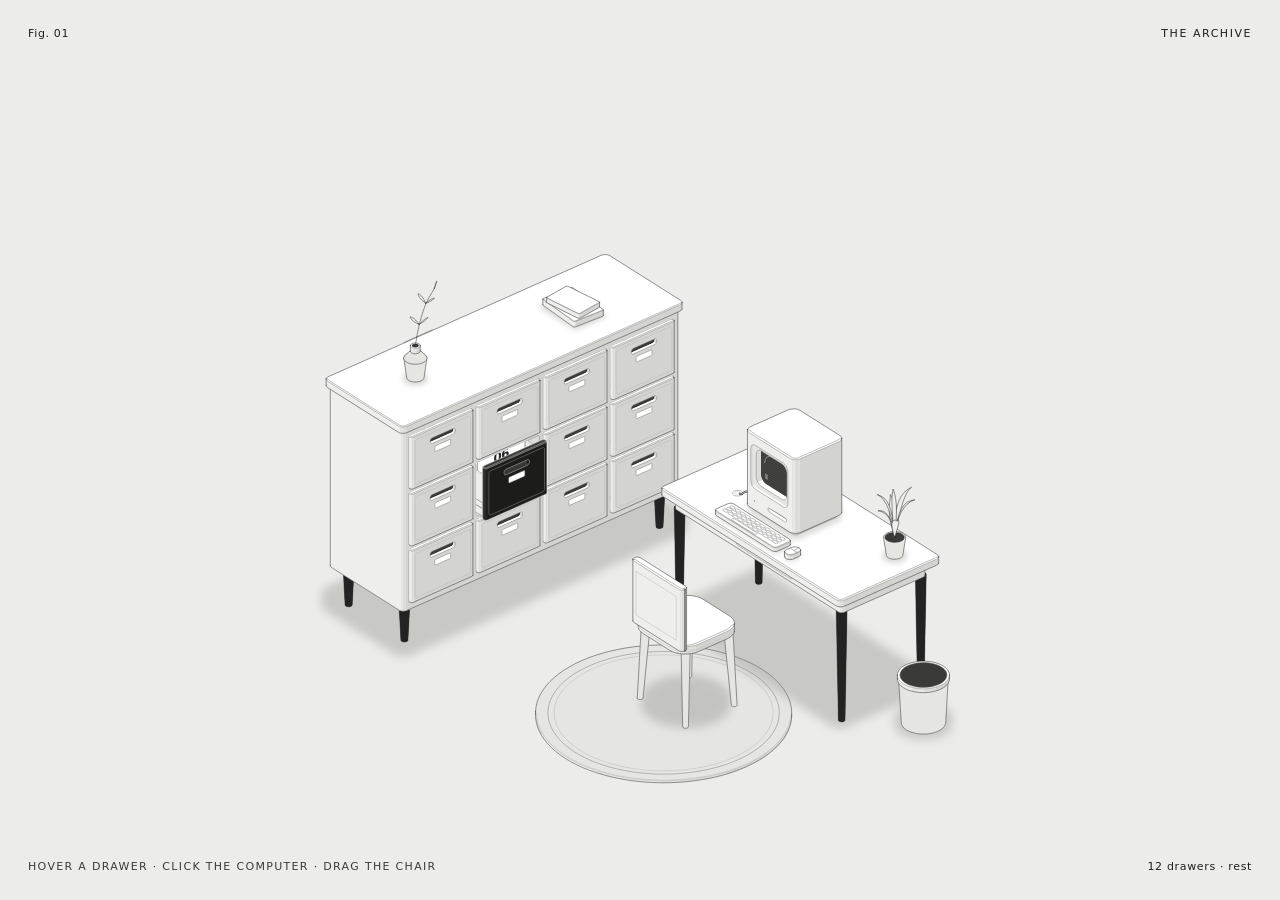
==== commit c7582365: "Host on GitHub Pages: index.html is the white room; type set in Google Sans Flex Co-Authored-By: Cla" ====
--- a/archive-room-white.html
+++ b/archive-room-white.html
@@ -4,6 +4,10 @@
 <meta charset="utf-8">
 <meta name="viewport" content="width=device-width, initial-scale=1, viewport-fit=cover">
 <title>The Archive</title>
+<meta name="description" content="A personal design archive drawn as an isometric room: every drawer is a project.">
+<link rel="preconnect" href="https://fonts.googleapis.com">
+<link rel="preconnect" href="https://fonts.gstatic.com" crossorigin>
+<link rel="stylesheet" href="https://fonts.googleapis.com/css2?family=Google+Sans+Flex:opsz,wght@6..144,100..1000&display=swap">
 <script>
 /* =====================================================================
    THE ARCHIVE — edit your content here.
@@ -12,6 +16,7 @@
      04 top-right, 05 starts the second row (the sideboard has 3 rows × 4 = 12).
      Drawers without an entry still pull out but stay empty.
      coverImage / gallery / process: image paths or URLs, e.g. "img/poster-01.jpg".
+     The photos filled in below are free placeholders from picsum.photos (Unsplash licence): swap in your own.
      Leave a string empty ("") to get a drawn placeholder in its place.
    ABOUT: the ID card that rises out of the computer.
    ===================================================================== */
@@ -24,9 +29,9 @@
       category: "logo",
       role: "Identity design, art direction",
       tools: "Illustrator, Figma, Riso print",
-      coverImage: "",
-      gallery: ["", "", "", ""],
-      process: ["", "", ""],
+      coverImage: "https://picsum.photos/seed/arc-01c/1200/840",
+      gallery: ["https://picsum.photos/seed/arc-01g0/800/600", "https://picsum.photos/seed/arc-01g1/800/600", "https://picsum.photos/seed/arc-01g2/800/600", "https://picsum.photos/seed/arc-01g3/800/600"],
+      process: ["https://picsum.photos/seed/arc-01p0/600/600", "https://picsum.photos/seed/arc-01p1/600/600", "https://picsum.photos/seed/arc-01p2/600/600"],
       description:
         "A wordmark and stall system for a weekly night market: one red, one cream, a lantern-shaped counter that turns into price tags, maps and the gate banner.",
     },
@@ -37,9 +42,9 @@
       category: "poster",
       role: "Design, typography, print",
       tools: "InDesign, Photoshop, screen print",
-      coverImage: "",
-      gallery: ["", "", "", ""],
-      process: ["", "", ""],
+      coverImage: "https://picsum.photos/seed/arc-02c/1200/840",
+      gallery: ["https://picsum.photos/seed/arc-02g0/800/600", "https://picsum.photos/seed/arc-02g1/800/600", "https://picsum.photos/seed/arc-02g2/800/600", "https://picsum.photos/seed/arc-02g3/800/600"],
+      process: ["https://picsum.photos/seed/arc-02p0/600/600", "https://picsum.photos/seed/arc-02p1/600/600", "https://picsum.photos/seed/arc-02p2/600/600"],
       description:
         "Twelve gig posters for a small venue, each built from the same three shapes and one typeface, printed in two colours on found paper.",
     },
@@ -50,9 +55,9 @@
       category: "merch",
       role: "Product design, packaging",
       tools: "Illustrator, Procreate",
-      coverImage: "",
-      gallery: ["", "", "", ""],
-      process: ["", "", ""],
+      coverImage: "https://picsum.photos/seed/arc-03c/1200/840",
+      gallery: ["https://picsum.photos/seed/arc-03g0/800/600", "https://picsum.photos/seed/arc-03g1/800/600", "https://picsum.photos/seed/arc-03g2/800/600", "https://picsum.photos/seed/arc-03g3/800/600"],
+      process: ["https://picsum.photos/seed/arc-03p0/600/600", "https://picsum.photos/seed/arc-03p1/600/600", "https://picsum.photos/seed/arc-03p2/600/600"],
       description:
         "Tees, totes and a sticker sheet for the studio's fifth birthday, with packaging that unfolds into a poster of the archive itself.",
     },
@@ -63,9 +68,9 @@
       category: "music",
       role: "Producer, cover art",
       tools: "Ableton, Blender, Figma",
-      coverImage: "",
-      gallery: ["", "", "", ""],
-      process: ["", "", ""],
+      coverImage: "https://picsum.photos/seed/arc-04c/1200/840",
+      gallery: ["https://picsum.photos/seed/arc-04g0/800/600", "https://picsum.photos/seed/arc-04g1/800/600", "https://picsum.photos/seed/arc-04g2/800/600", "https://picsum.photos/seed/arc-04g3/800/600"],
+      process: ["https://picsum.photos/seed/arc-04p0/600/600", "https://picsum.photos/seed/arc-04p1/600/600", "https://picsum.photos/seed/arc-04p2/600/600"],
       description:
         "A short instrumental record and its sleeve: eight loops, eight drawings, one rule that every track starts on the same note.",
     },
@@ -76,9 +81,9 @@
       category: "video",
       role: "Motion design, edit",
       tools: "After Effects, Premiere",
-      coverImage: "",
-      gallery: ["", "", "", ""],
-      process: ["", "", ""],
+      coverImage: "https://picsum.photos/seed/arc-05c/1200/840",
+      gallery: ["https://picsum.photos/seed/arc-05g0/800/600", "https://picsum.photos/seed/arc-05g1/800/600", "https://picsum.photos/seed/arc-05g2/800/600", "https://picsum.photos/seed/arc-05g3/800/600"],
+      process: ["https://picsum.photos/seed/arc-05p0/600/600", "https://picsum.photos/seed/arc-05p1/600/600", "https://picsum.photos/seed/arc-05p2/600/600"],
       description:
         "Opening titles and end cards for a festival short, animated by hand from paper cut-outs and filmed on a light table.",
     },
@@ -89,9 +94,9 @@
       category: "design",
       role: "Editorial design, writing",
       tools: "InDesign, risograph",
-      coverImage: "",
-      gallery: ["", "", "", ""],
-      process: ["", "", ""],
+      coverImage: "https://picsum.photos/seed/arc-06c/1200/840",
+      gallery: ["https://picsum.photos/seed/arc-06g0/800/600", "https://picsum.photos/seed/arc-06g1/800/600", "https://picsum.photos/seed/arc-06g2/800/600", "https://picsum.photos/seed/arc-06g3/800/600"],
+      process: ["https://picsum.photos/seed/arc-06p0/600/600", "https://picsum.photos/seed/arc-06p1/600/600", "https://picsum.photos/seed/arc-06p2/600/600"],
       description:
         "A 24-page zine of sketches and notes from a year of walking to the studio, folded from a single sheet and printed in an edition of 200.",
     },
@@ -102,9 +107,9 @@
       category: "design",
       role: "Type design, layout",
       tools: "Glyphs, InDesign",
-      coverImage: "",
-      gallery: ["", "", "", ""],
-      process: ["", "", ""],
+      coverImage: "https://picsum.photos/seed/arc-07c/1200/840",
+      gallery: ["https://picsum.photos/seed/arc-07g0/800/600", "https://picsum.photos/seed/arc-07g1/800/600", "https://picsum.photos/seed/arc-07g2/800/600", "https://picsum.photos/seed/arc-07g3/800/600"],
+      process: ["https://picsum.photos/seed/arc-07p0/600/600", "https://picsum.photos/seed/arc-07p1/600/600", "https://picsum.photos/seed/arc-07p2/600/600"],
       description:
         "A specimen for a small text face drawn over one winter, set as a folded broadsheet with every weight on one side and a long sample text on the other.",
     },
@@ -115,9 +120,9 @@
       category: "logo",
       role: "Identity, signage",
       tools: "Illustrator, hand lettering",
-      coverImage: "",
-      gallery: ["", "", "", ""],
-      process: ["", "", ""],
+      coverImage: "https://picsum.photos/seed/arc-08c/1200/840",
+      gallery: ["https://picsum.photos/seed/arc-08g0/800/600", "https://picsum.photos/seed/arc-08g1/800/600", "https://picsum.photos/seed/arc-08g2/800/600", "https://picsum.photos/seed/arc-08g3/800/600"],
+      process: ["https://picsum.photos/seed/arc-08p0/600/600", "https://picsum.photos/seed/arc-08p1/600/600", "https://picsum.photos/seed/arc-08p2/600/600"],
       description:
         "A new mark, cups, menus and a painted window for a neighbourhood café, all drawn from the shape of its old door handle.",
     },
@@ -128,9 +133,9 @@
       category: "poster",
       role: "Poster design",
       tools: "Photoshop, risograph",
-      coverImage: "",
-      gallery: ["", "", "", ""],
-      process: ["", "", ""],
+      coverImage: "https://picsum.photos/seed/arc-09c/1200/840",
+      gallery: ["https://picsum.photos/seed/arc-09g0/800/600", "https://picsum.photos/seed/arc-09g1/800/600", "https://picsum.photos/seed/arc-09g2/800/600", "https://picsum.photos/seed/arc-09g3/800/600"],
+      process: ["https://picsum.photos/seed/arc-09p0/600/600", "https://picsum.photos/seed/arc-09p1/600/600", "https://picsum.photos/seed/arc-09p2/600/600"],
       description:
         "Three posters for a weekend film festival, one per day, printed in two layers that line up only when the three hang side by side.",
     },
@@ -141,9 +146,9 @@
       category: "merch",
       role: "Apparel graphics",
       tools: "Illustrator, screen print",
-      coverImage: "",
-      gallery: ["", "", "", ""],
-      process: ["", "", ""],
+      coverImage: "https://picsum.photos/seed/arc-10c/1200/840",
+      gallery: ["https://picsum.photos/seed/arc-10g0/800/600", "https://picsum.photos/seed/arc-10g1/800/600", "https://picsum.photos/seed/arc-10g2/800/600", "https://picsum.photos/seed/arc-10g3/800/600"],
+      process: ["https://picsum.photos/seed/arc-10p0/600/600", "https://picsum.photos/seed/arc-10p1/600/600", "https://picsum.photos/seed/arc-10p2/600/600"],
       description:
         "Shirts, a tote and a patch set for a band's spring tour, built around a single hand-drawn route map of the cities they played.",
     },
@@ -154,9 +159,9 @@
       category: "music",
       role: "Composer, sleeve design",
       tools: "Logic, field recorder",
-      coverImage: "",
-      gallery: ["", "", "", ""],
-      process: ["", "", ""],
+      coverImage: "https://picsum.photos/seed/arc-11c/1200/840",
+      gallery: ["https://picsum.photos/seed/arc-11g0/800/600", "https://picsum.photos/seed/arc-11g1/800/600", "https://picsum.photos/seed/arc-11g2/800/600", "https://picsum.photos/seed/arc-11g3/800/600"],
+      process: ["https://picsum.photos/seed/arc-11p0/600/600", "https://picsum.photos/seed/arc-11p1/600/600", "https://picsum.photos/seed/arc-11p2/600/600"],
       description:
         "Six slow pieces made from recordings of the studio at night, with a sleeve printed from scans of the tape itself.",
     },
@@ -167,9 +172,9 @@
       category: "video",
       role: "Edit, motion",
       tools: "Premiere, After Effects",
-      coverImage: "",
-      gallery: ["", "", "", ""],
-      process: ["", "", ""],
+      coverImage: "https://picsum.photos/seed/arc-12c/1200/840",
+      gallery: ["https://picsum.photos/seed/arc-12g0/800/600", "https://picsum.photos/seed/arc-12g1/800/600", "https://picsum.photos/seed/arc-12g2/800/600", "https://picsum.photos/seed/arc-12g3/800/600"],
+      process: ["https://picsum.photos/seed/arc-12p0/600/600", "https://picsum.photos/seed/arc-12p1/600/600", "https://picsum.photos/seed/arc-12p2/600/600"],
       description:
         "A ninety-second reel cut to a metronome: one project per bar, every transition a drawer opening.",
     },
@@ -178,7 +183,7 @@
   about: {
     name: "Your Name",
     title: "designer",
-    photo: "", // portrait path or URL; "" draws a placeholder
+    photo: "https://picsum.photos/seed/arc-portrait/400/500", // portrait path or URL; "" draws a placeholder
     disciplines: ["design", "logo", "poster", "merch", "music", "video"],
     idNumber: "ARC-0425-2025",
     signature: "", // signature image path or URL; "" draws a placeholder scribble
@@ -307,8 +312,8 @@
 :root{
   --red:#DF5061;--cream:#FFFDEE;
   --ink:#C23348;--ink-soft:#D9707E;
-  --mono:ui-monospace,"SF Mono","Cascadia Mono",Menlo,Consolas,"Liberation Mono",monospace;
-  --sans:"Helvetica Neue",Helvetica,Arial,system-ui,sans-serif;
+  --mono:"Google Sans Flex",system-ui,sans-serif;
+  --sans:"Google Sans Flex",system-ui,sans-serif;
   --ease:cubic-bezier(.32,.72,0,1);
 }
 .iso{
@@ -343,6 +348,7 @@
 .corner[data-corner="title"]{top:0;right:0;text-transform:uppercase;letter-spacing:.14em}
 .corner[data-corner="hint"]{bottom:0;left:0;text-transform:uppercase;letter-spacing:.12em;opacity:.86}
 .corner[data-corner="readout"]{bottom:0;right:0;font-variant-numeric:tabular-nums}
+@media (max-width:900px){.corner[data-corner="hint"]{bottom:20px}}
 @media (max-width:620px){
   .corner[data-corner="hint"]{bottom:20px;white-space:normal;max-width:60vw;line-height:1.5}
   .corner[data-corner="readout"]{bottom:0;left:0;right:auto}
